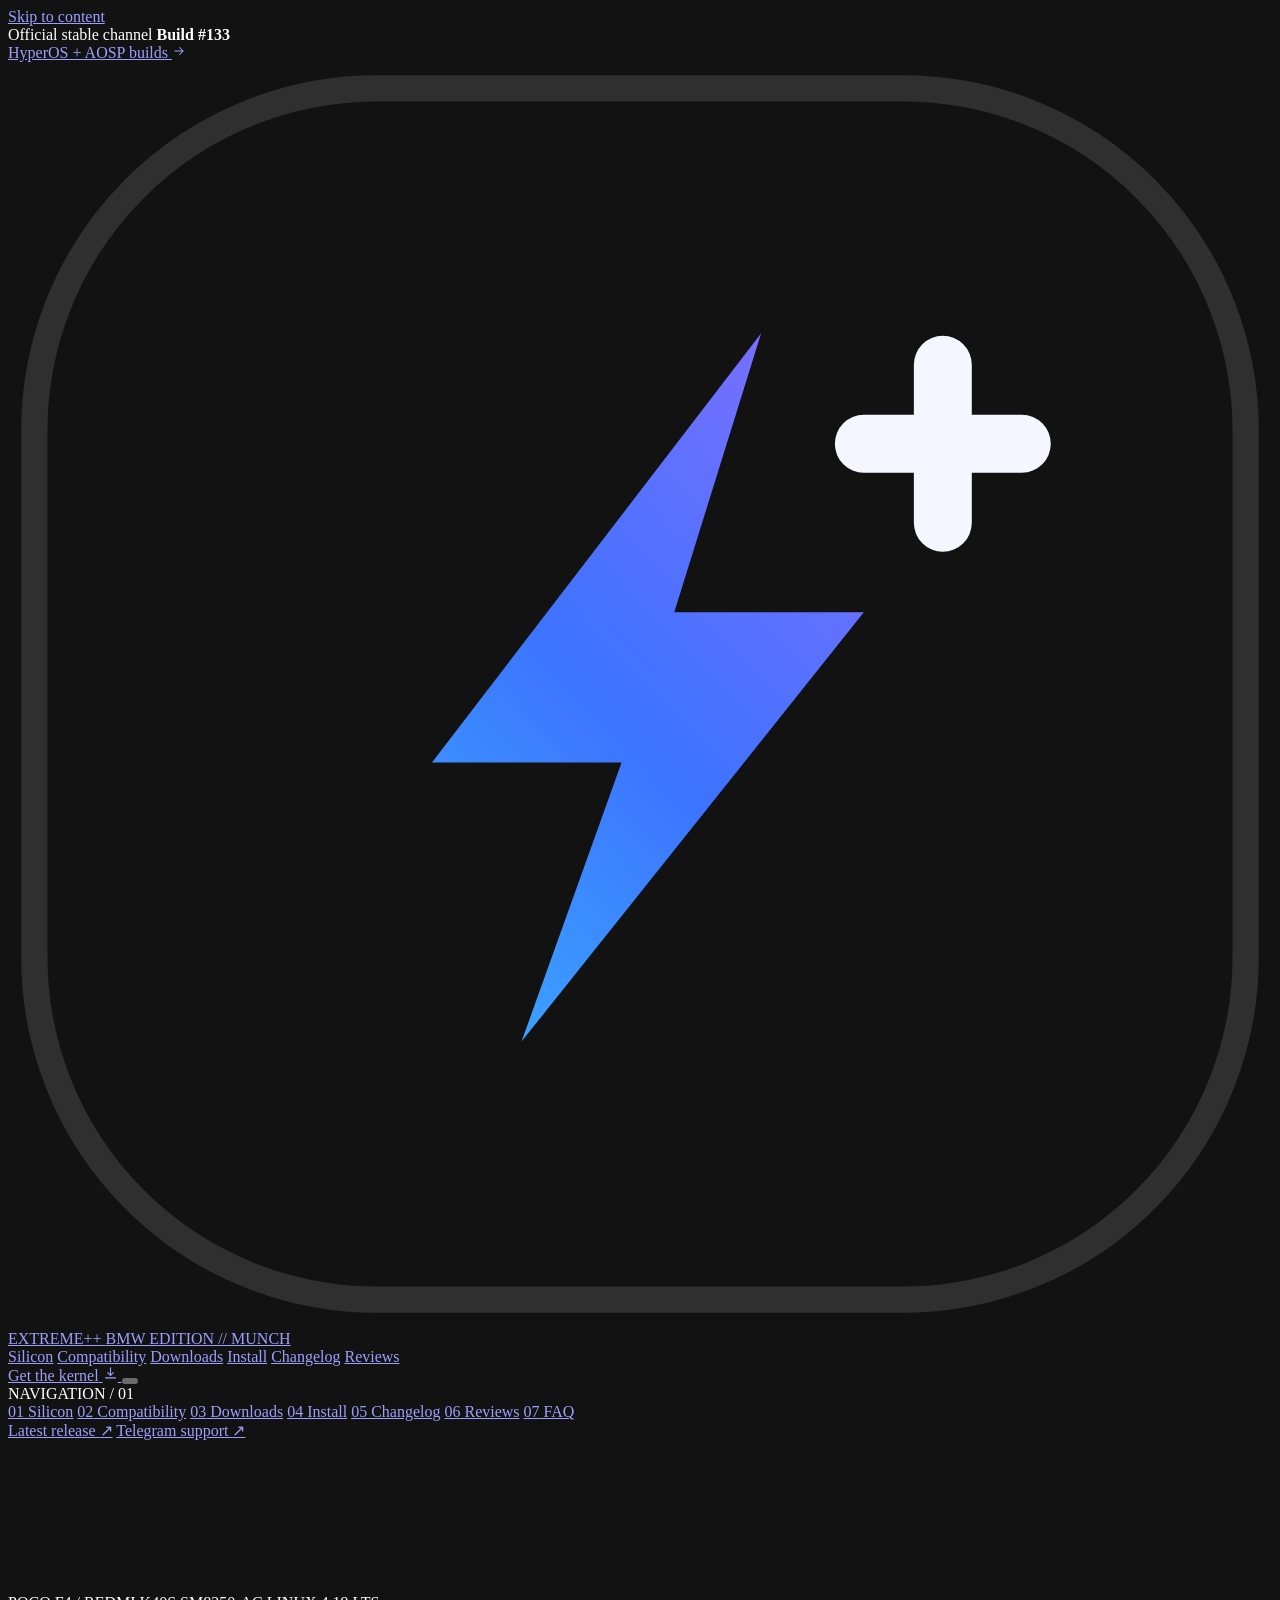
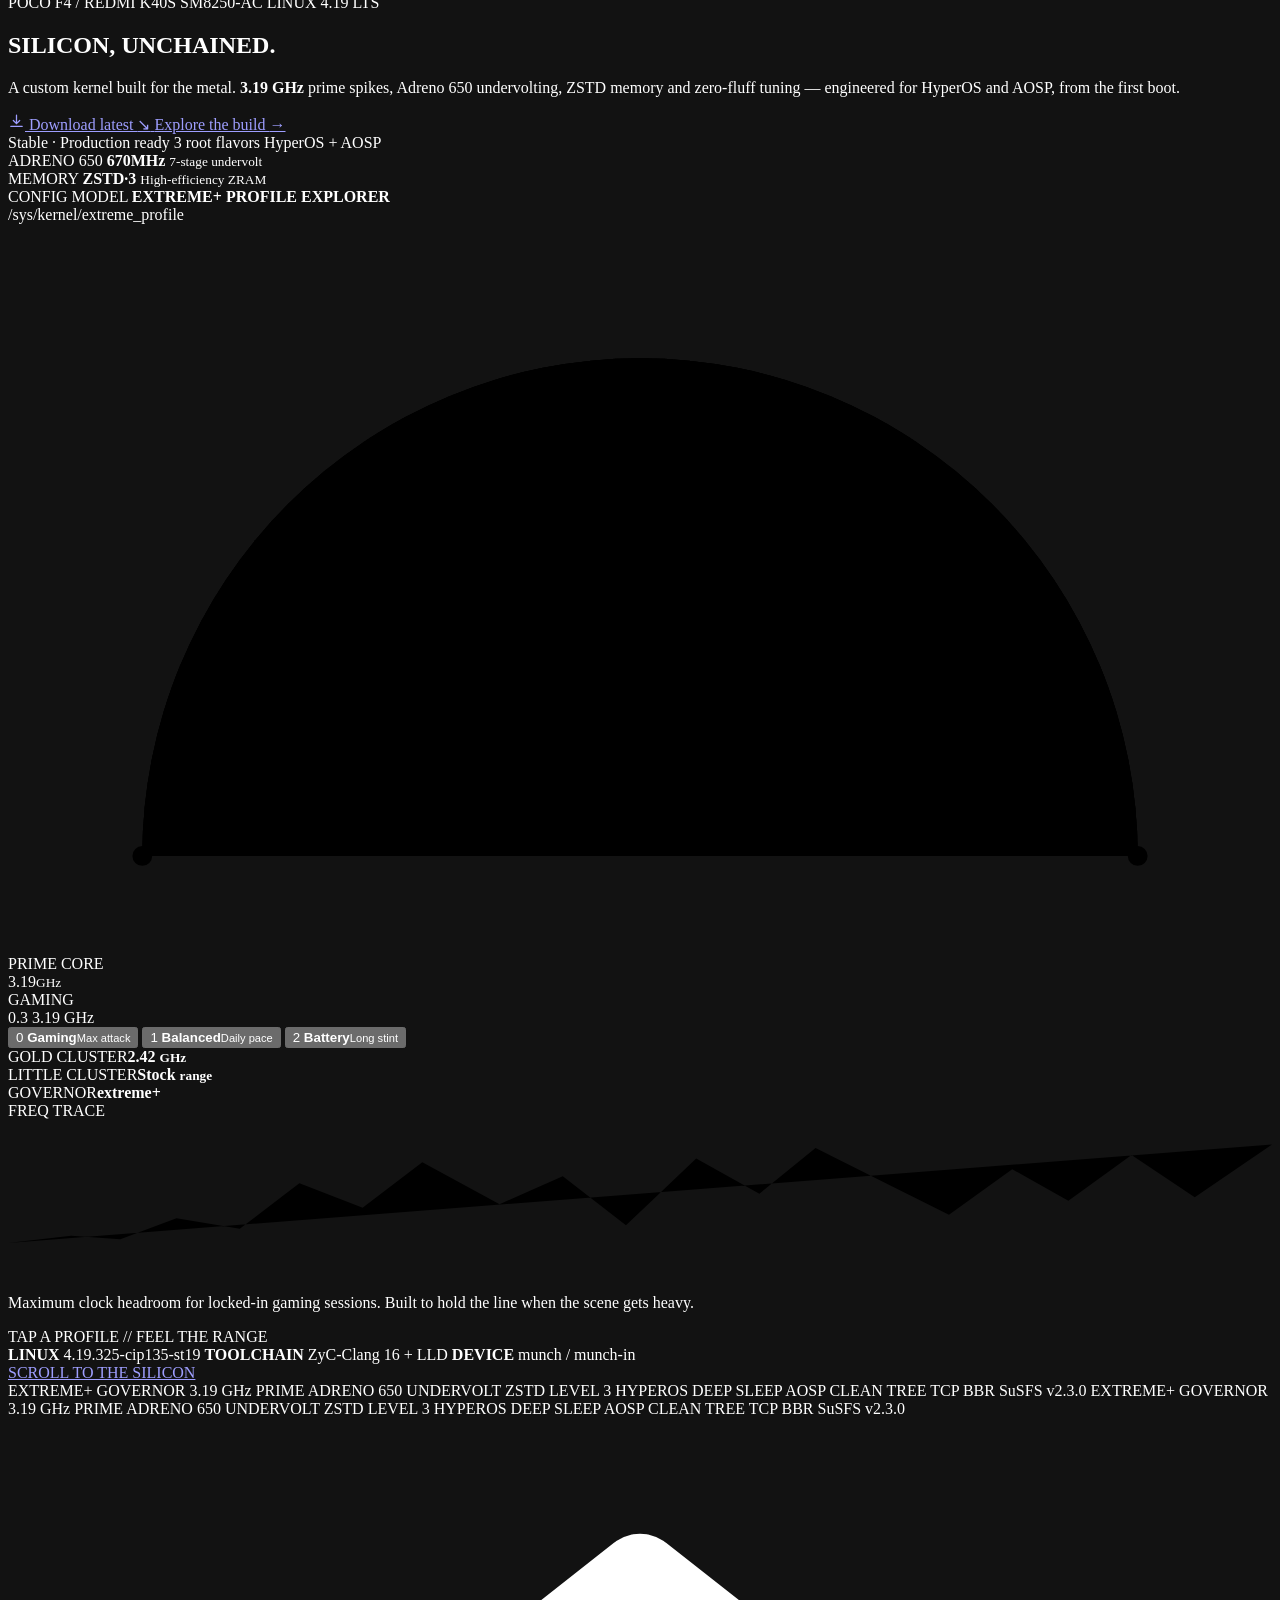
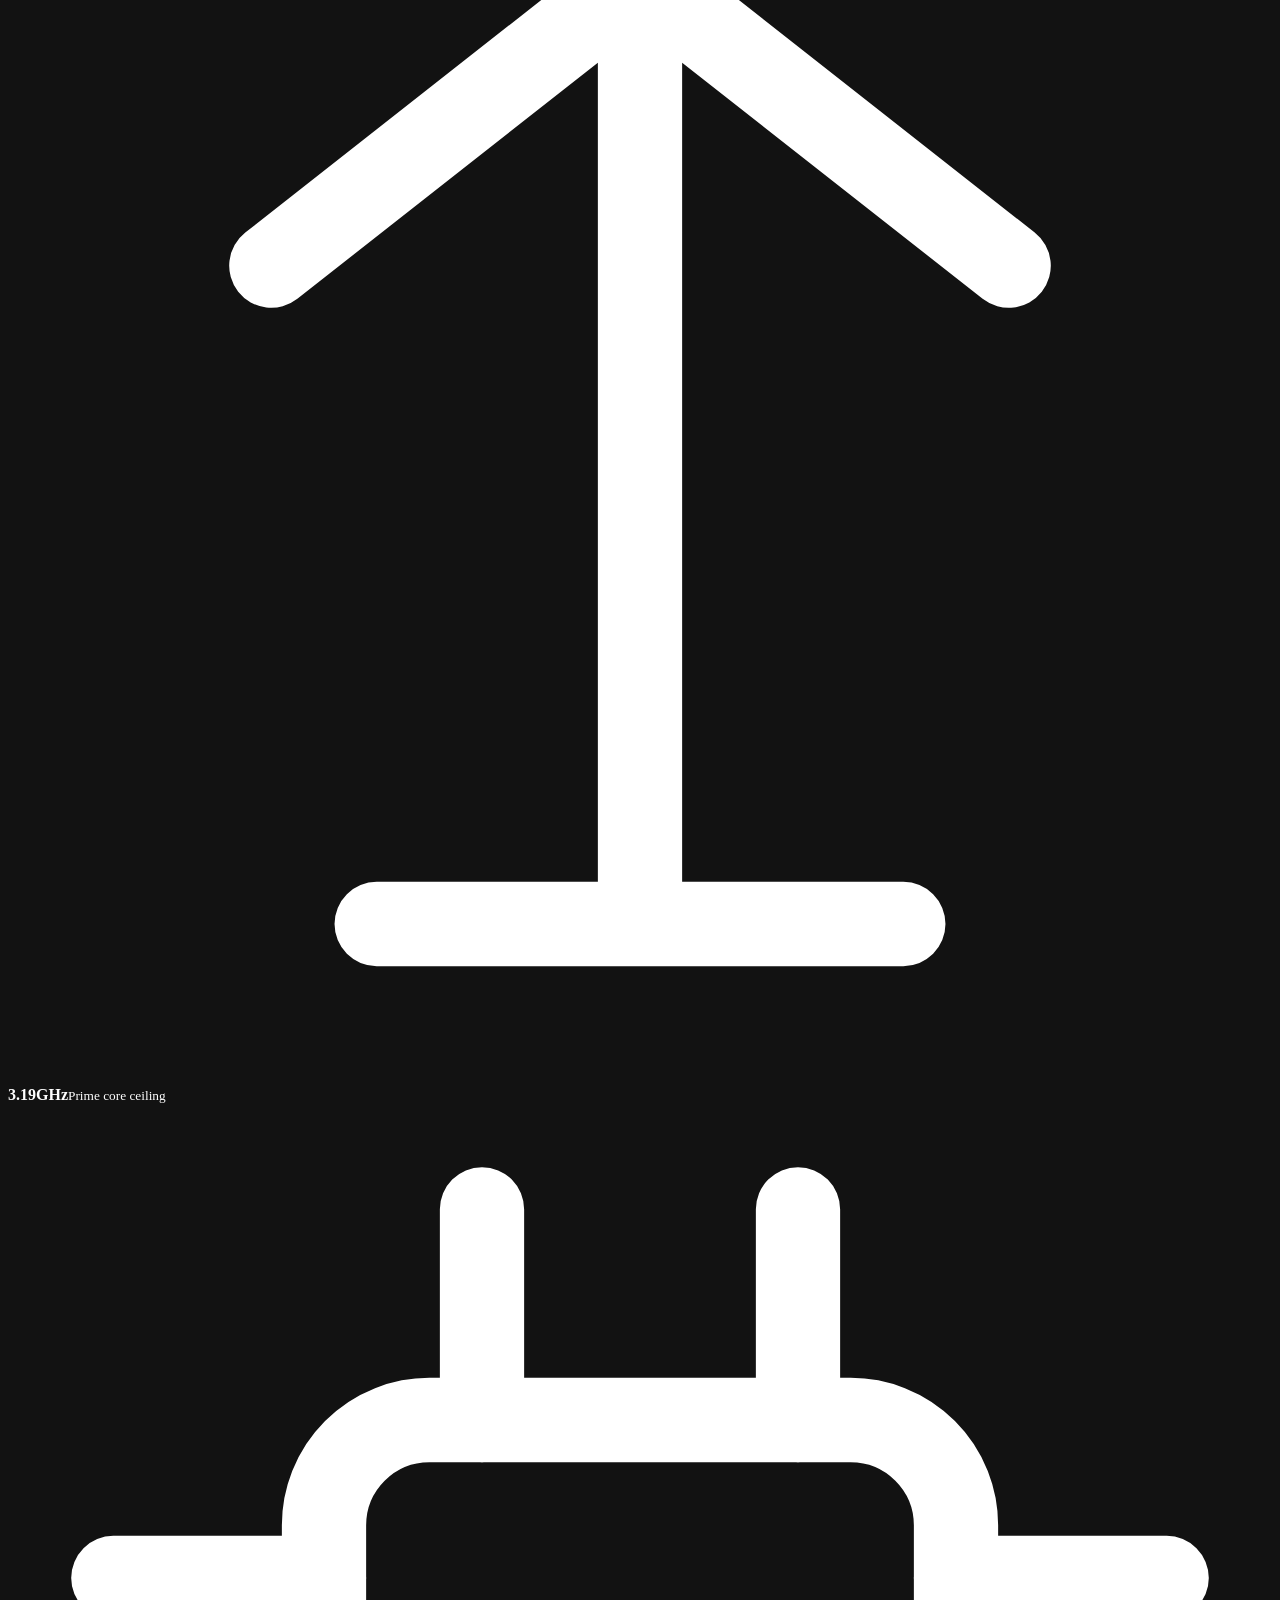
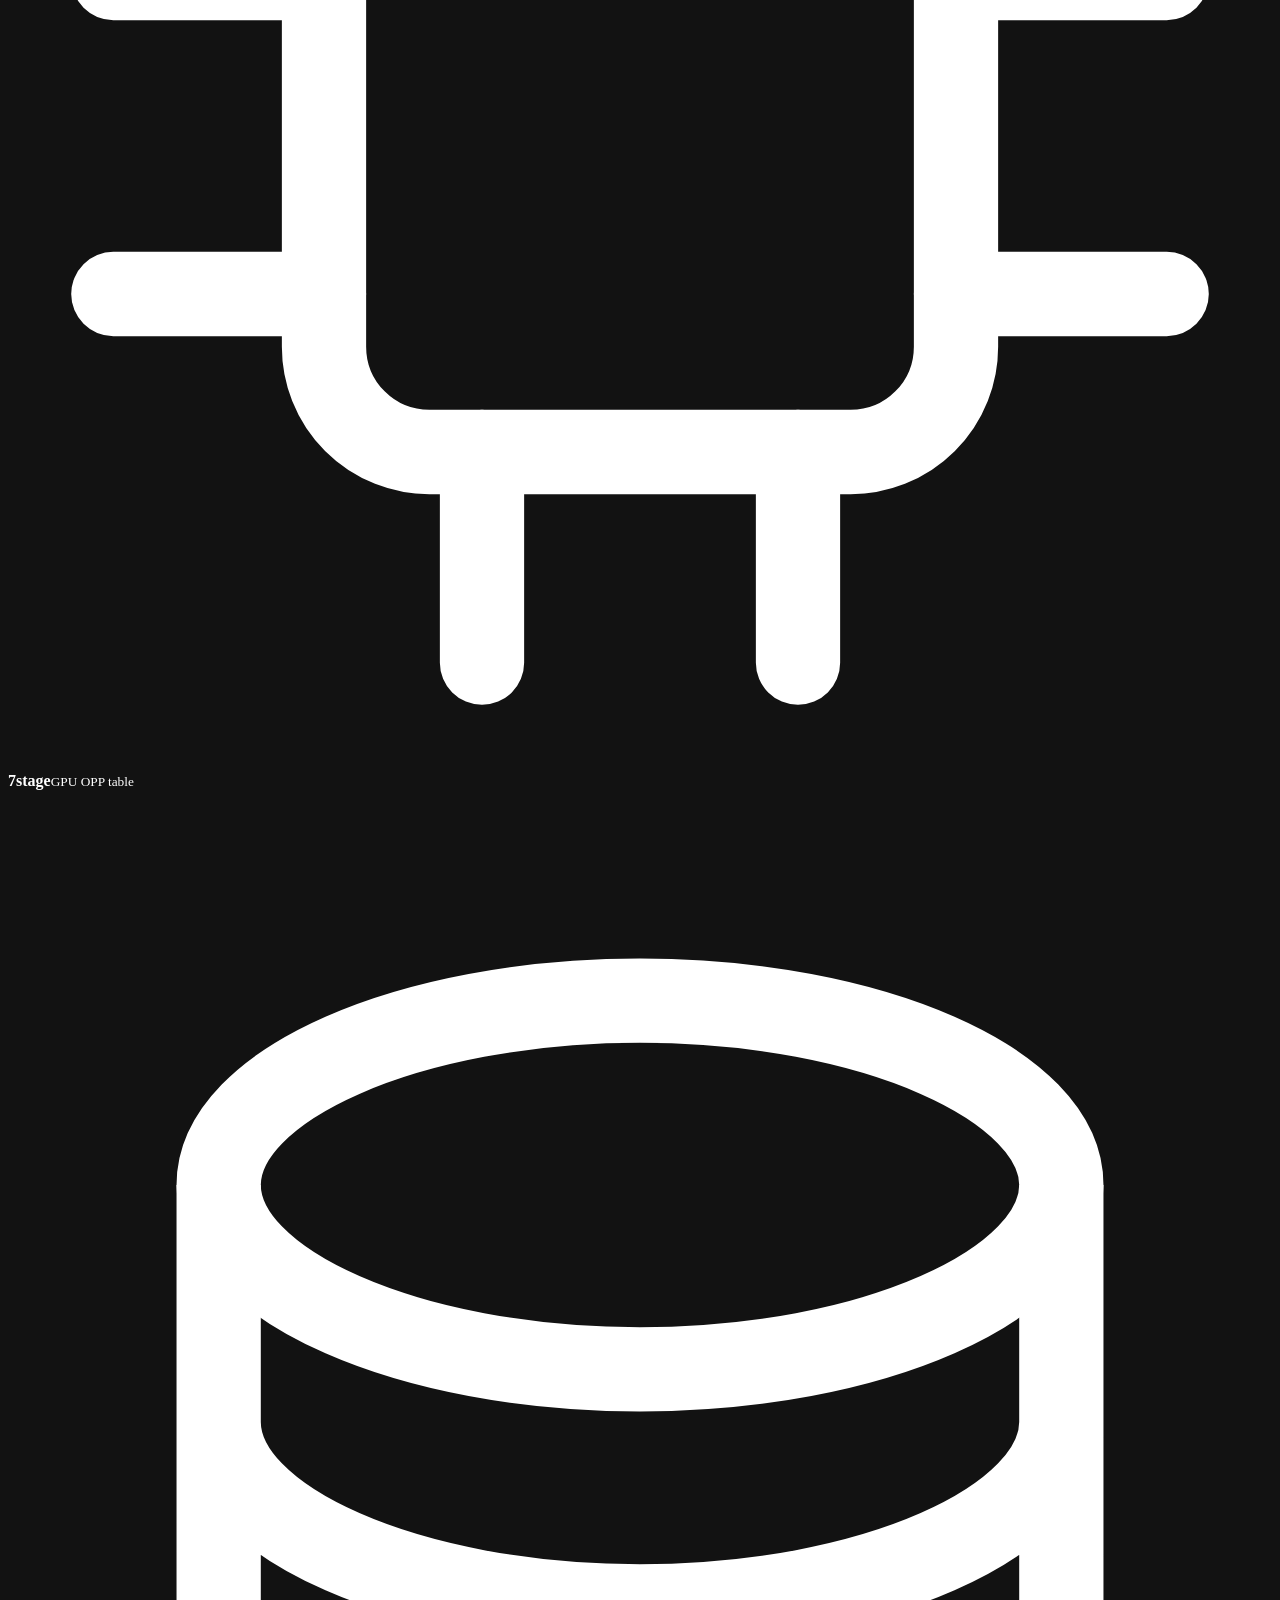
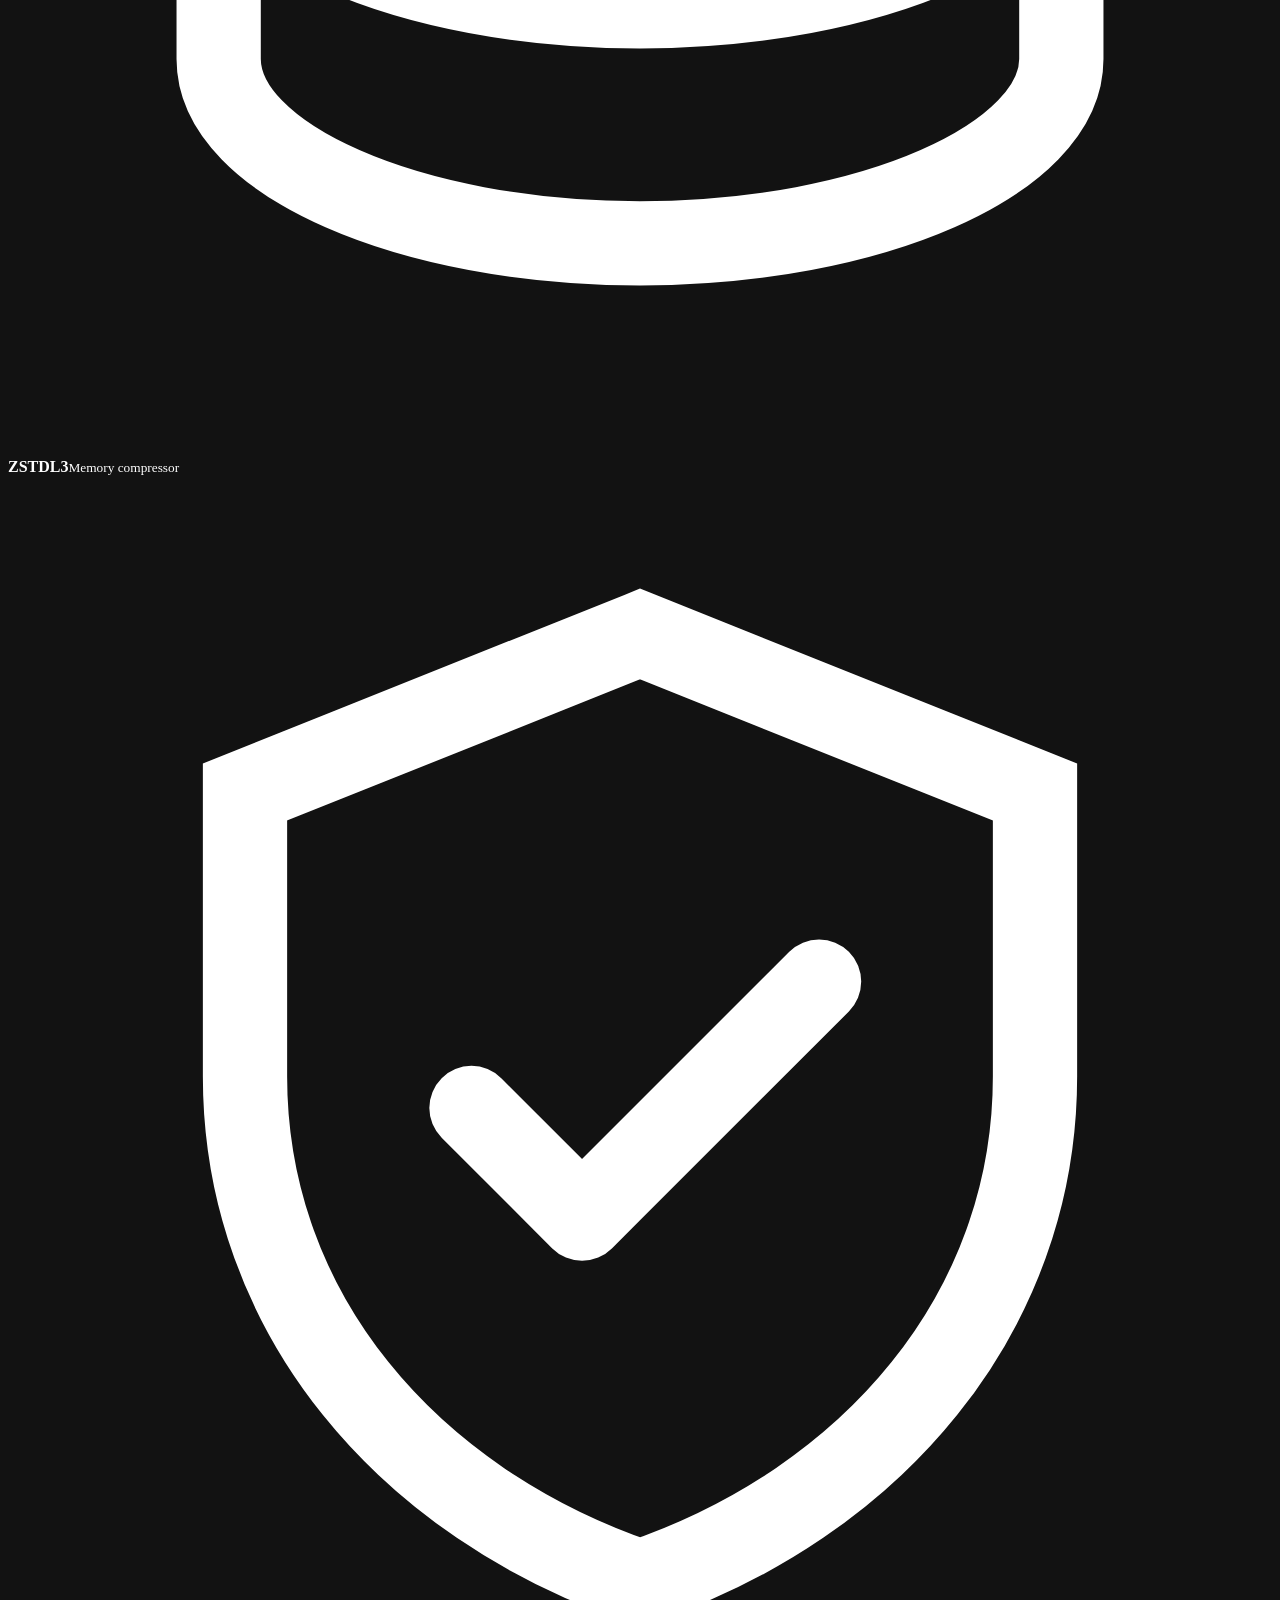
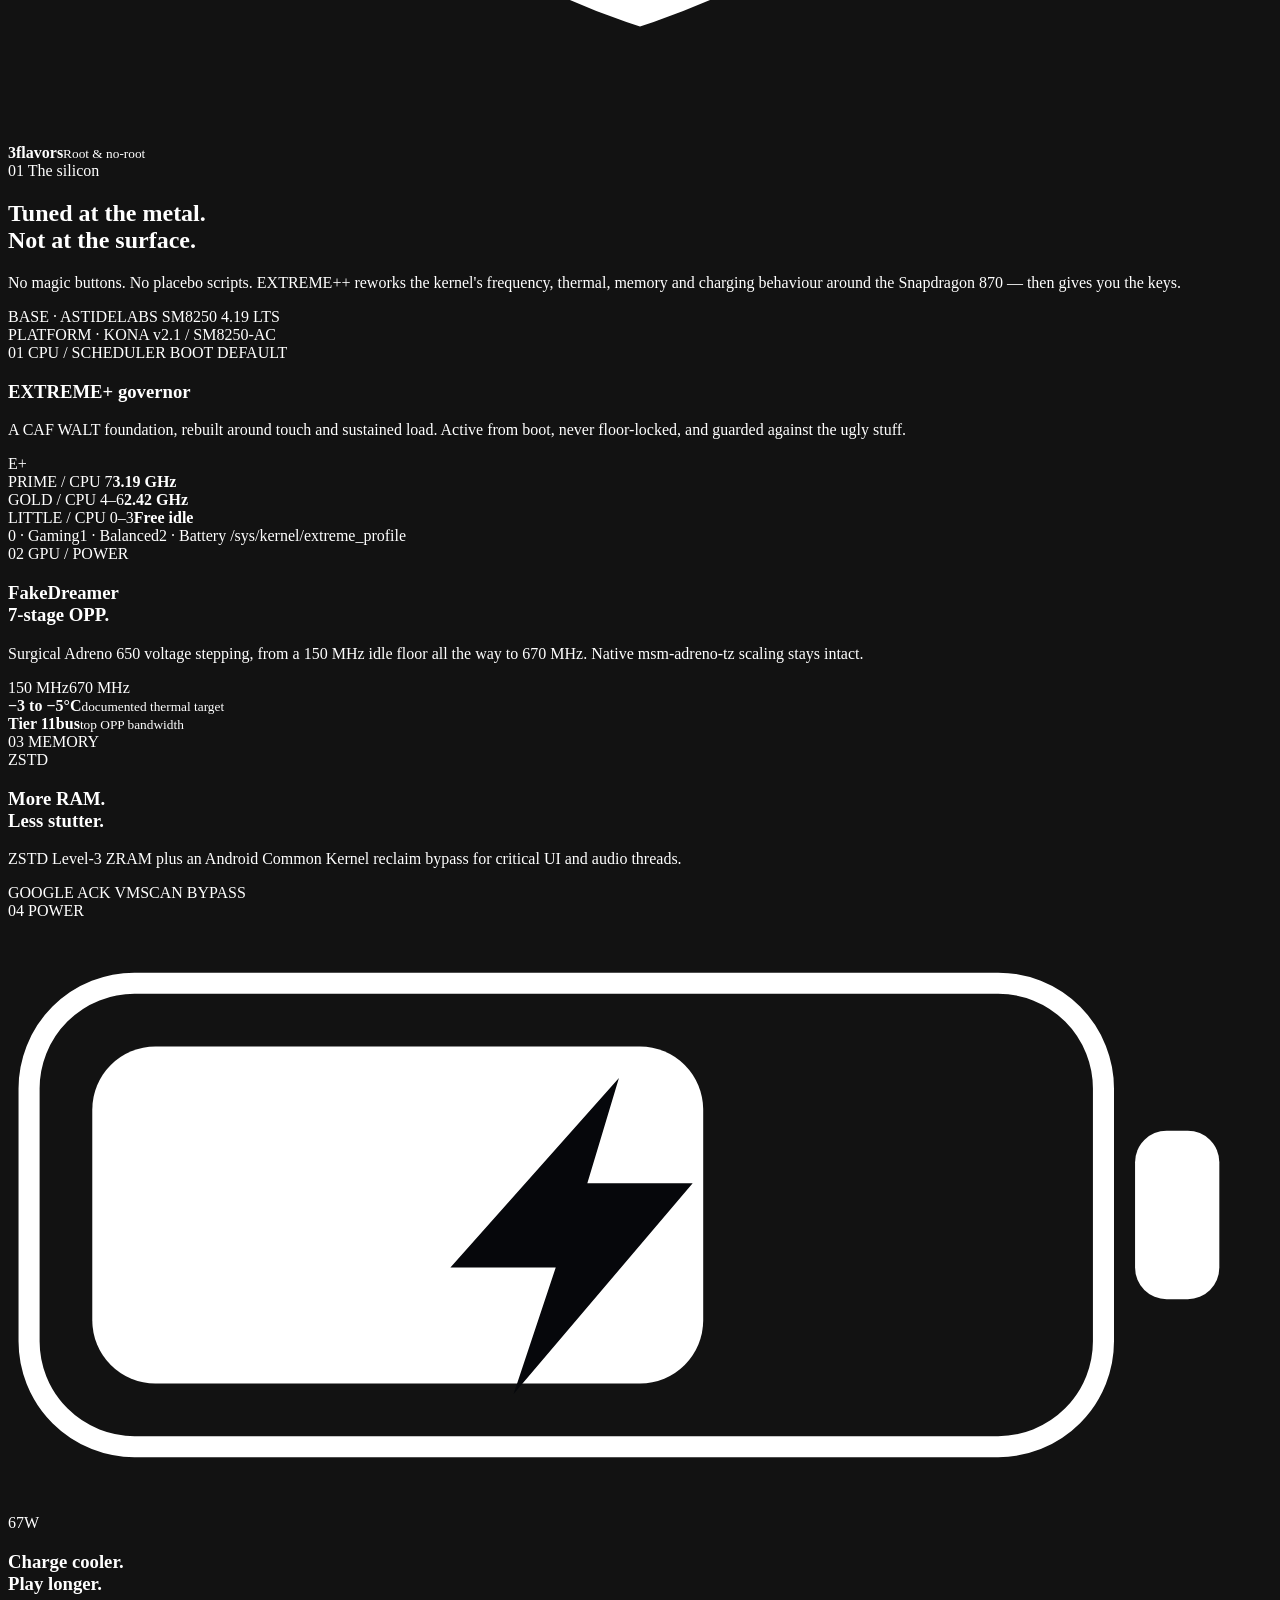
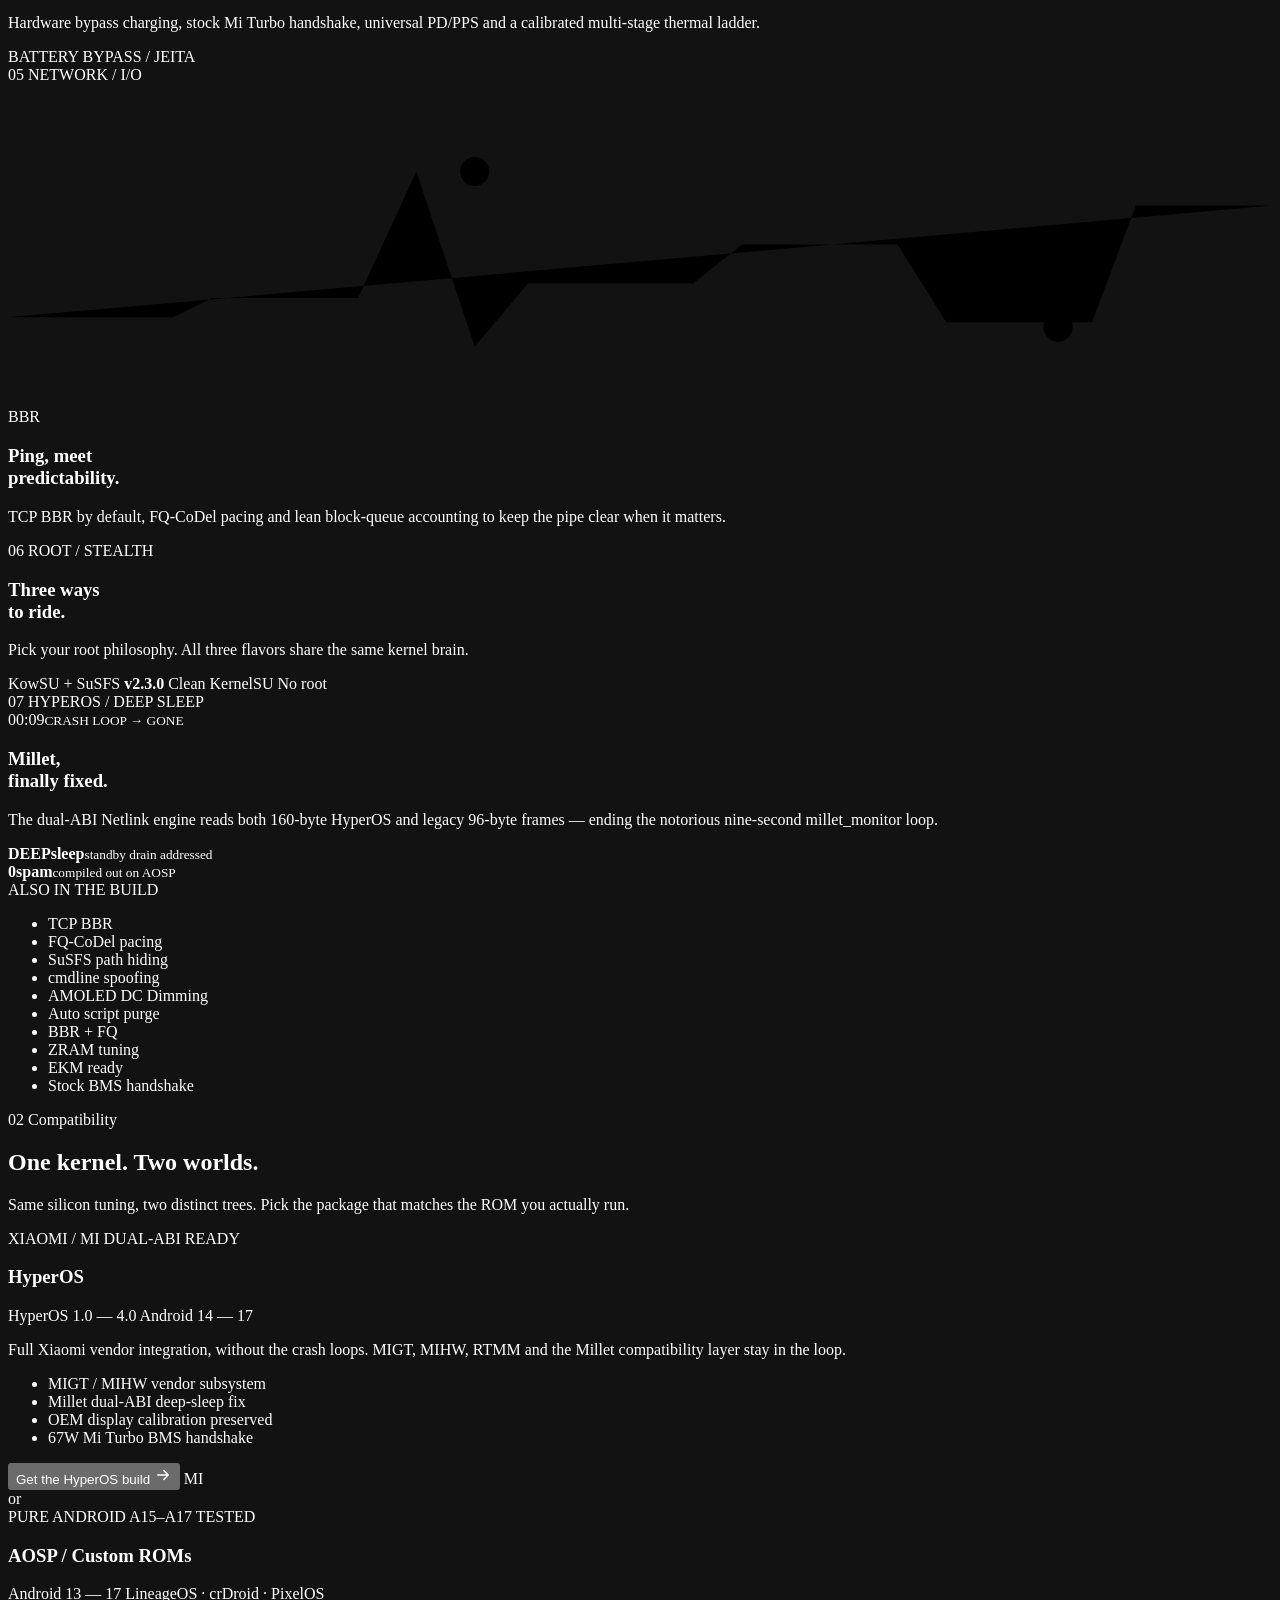
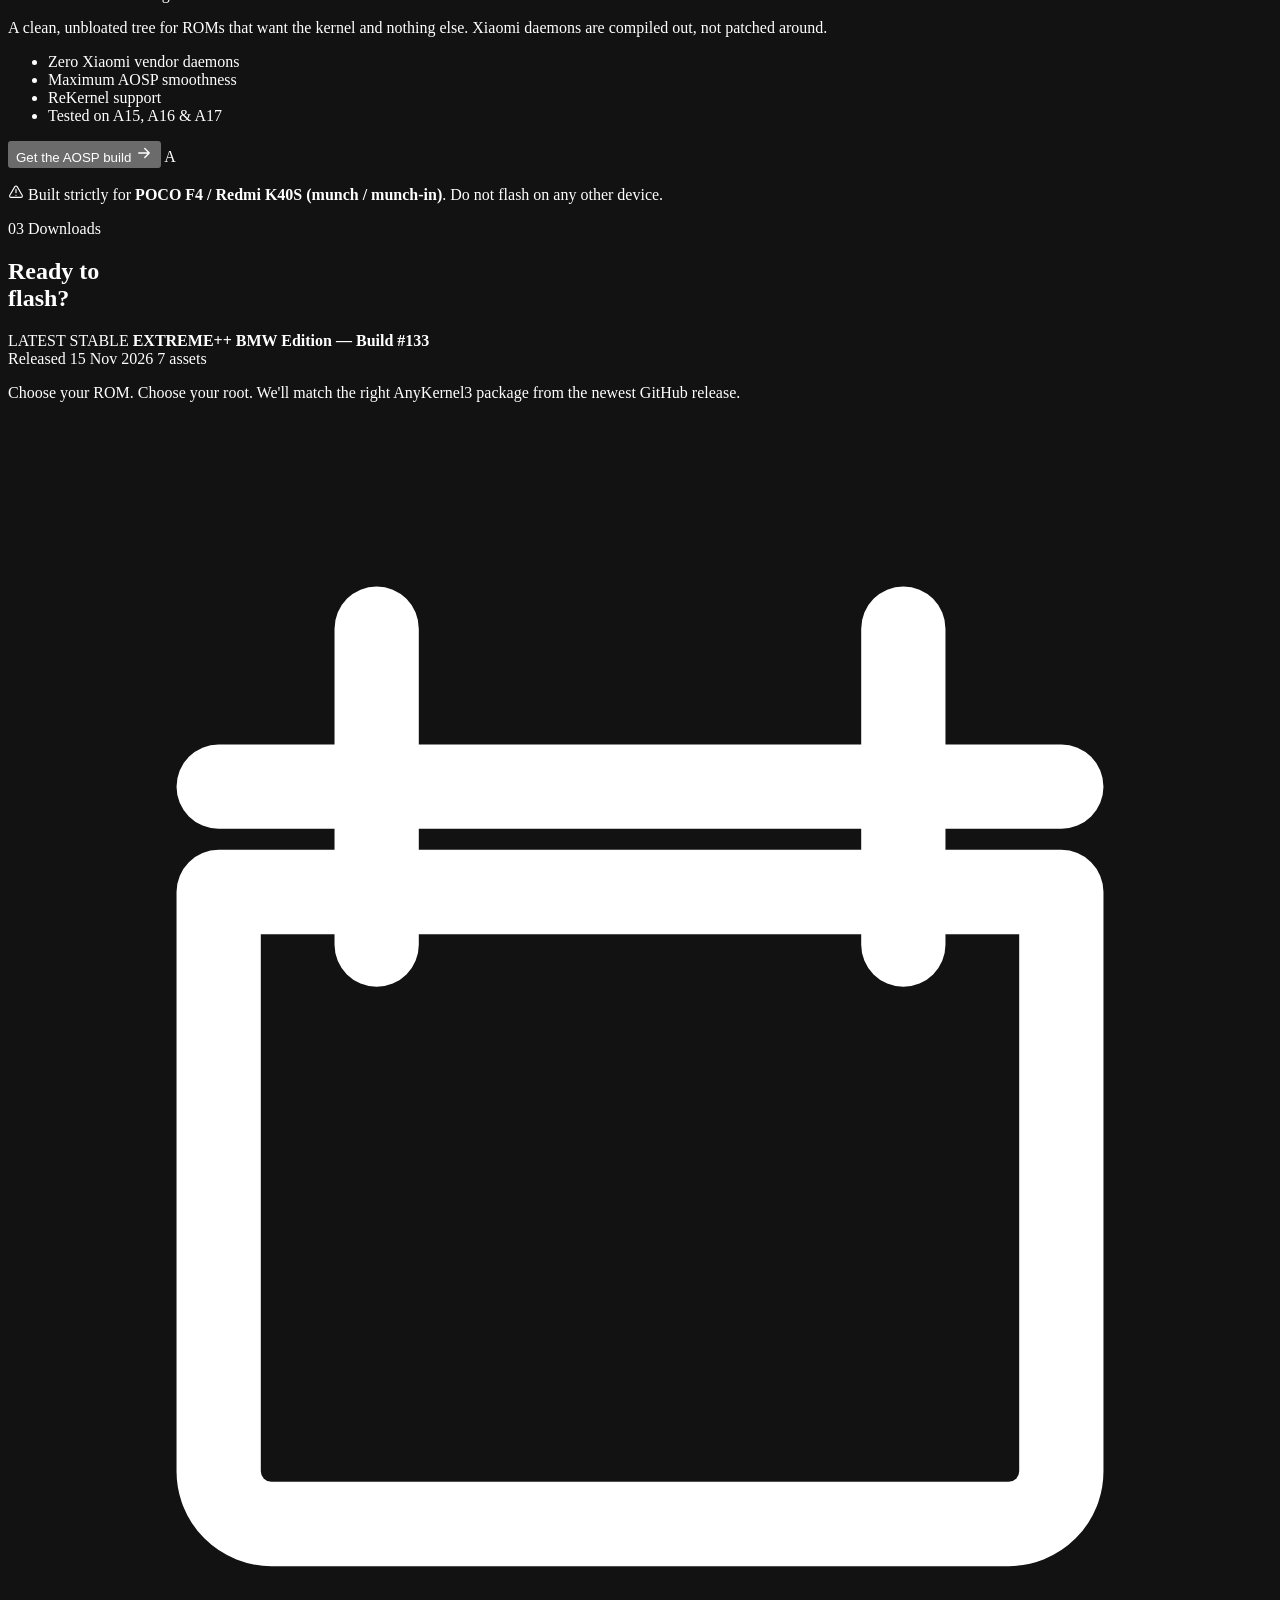
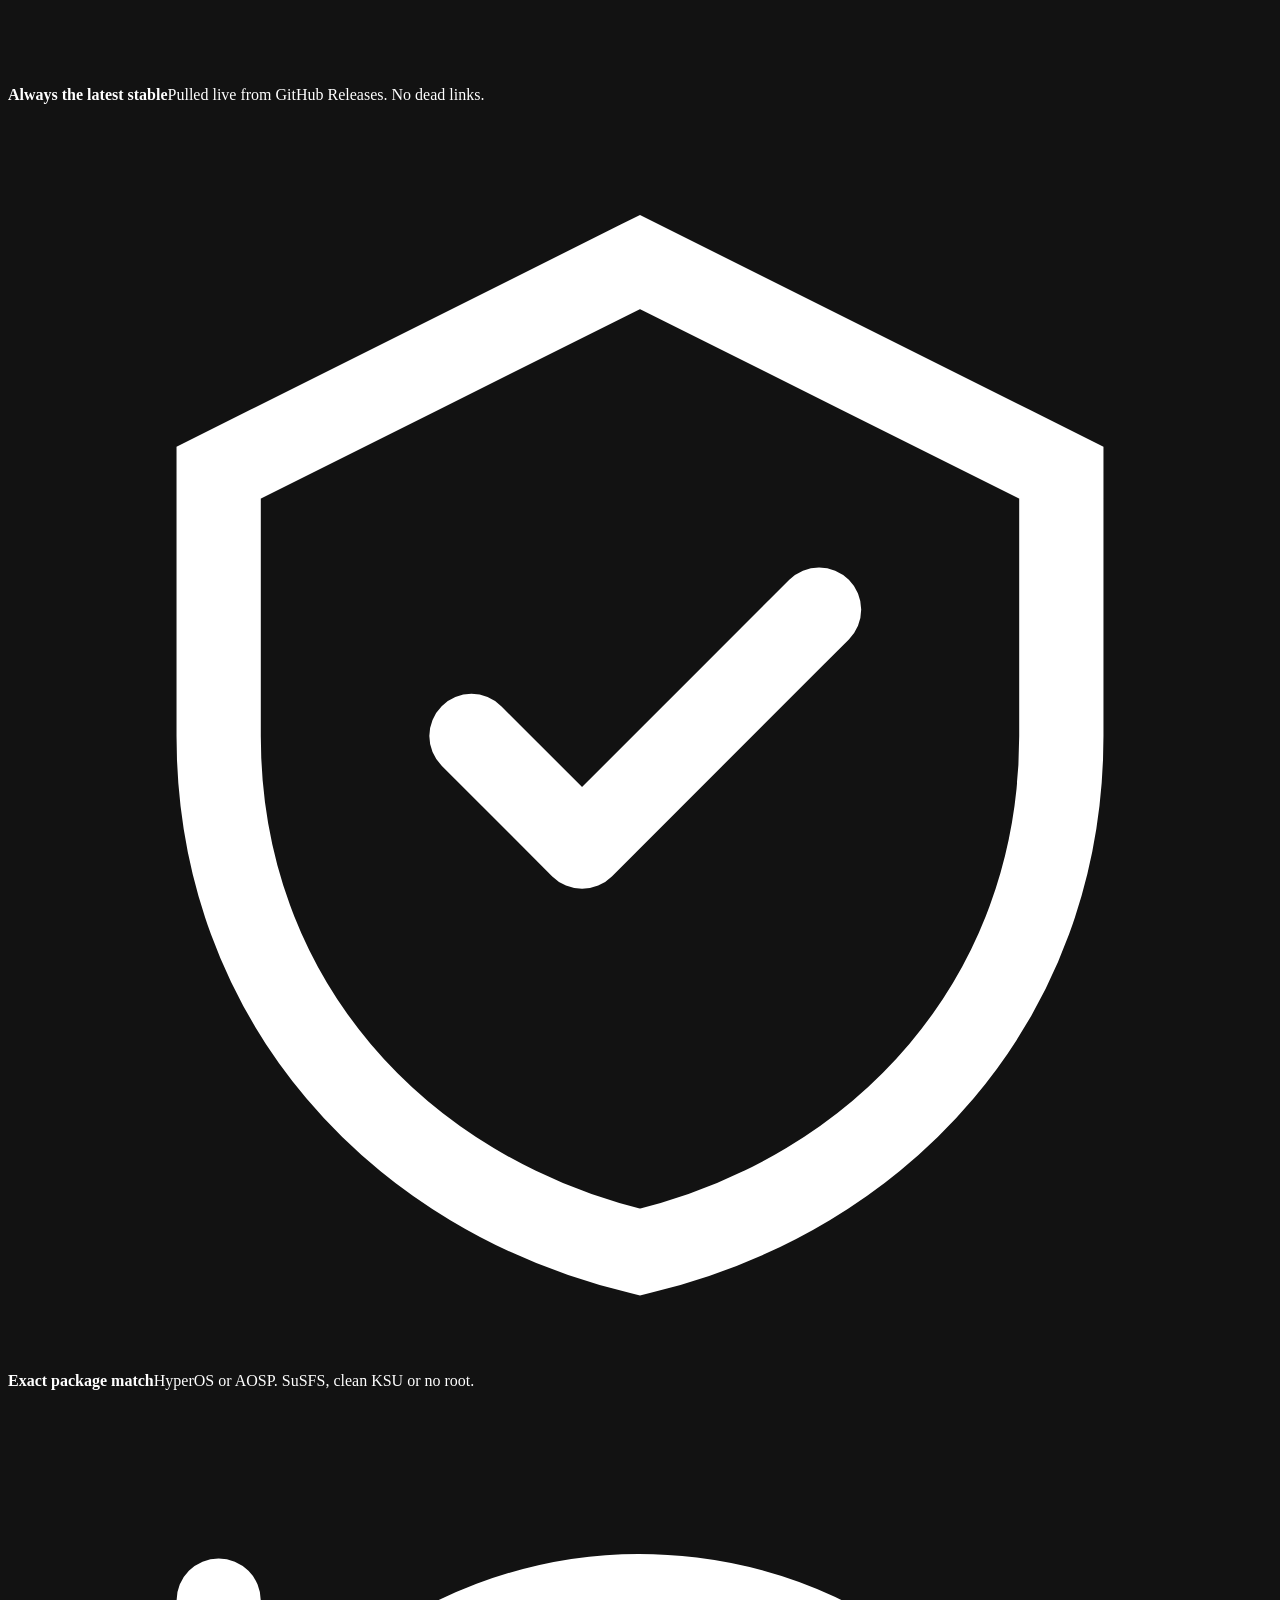
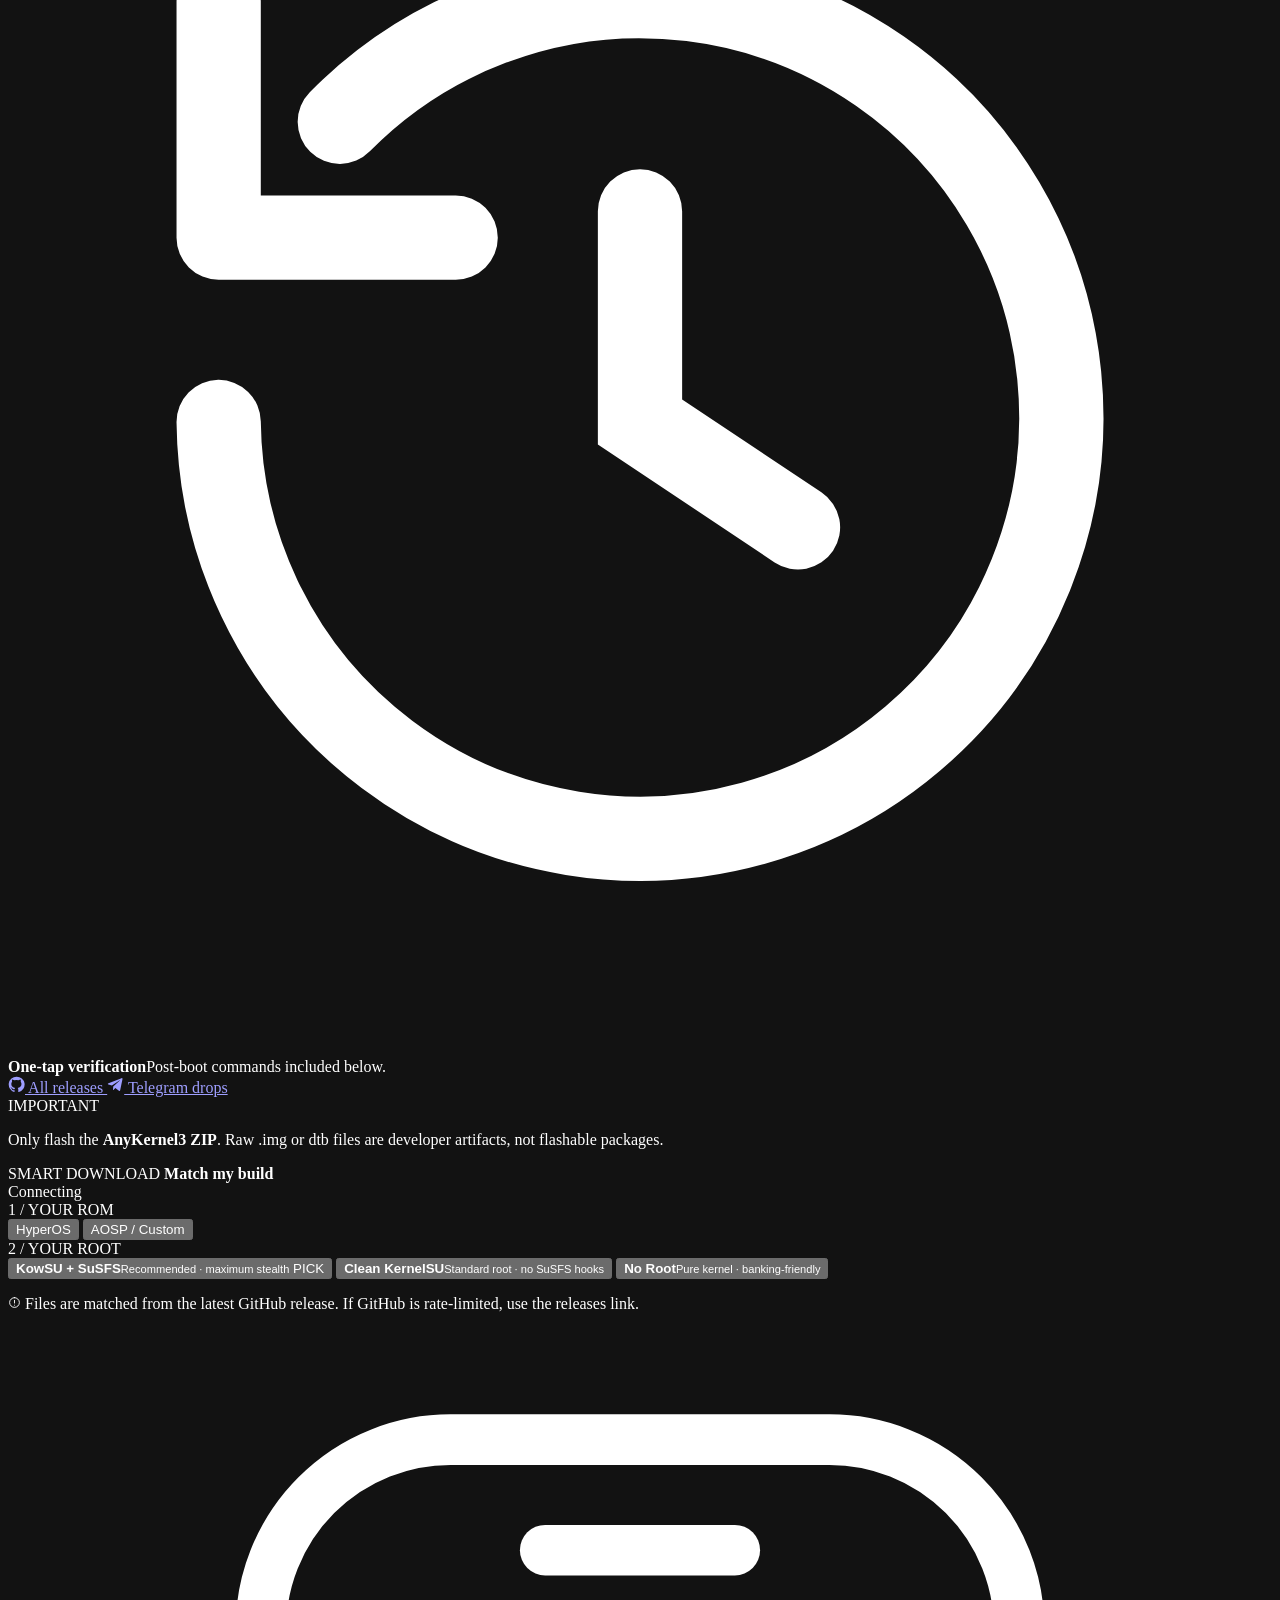
==== index.html @ 7705898a "Add files via upload" ====
<!DOCTYPE html>
<html lang="en" class="no-js">
<head>
  <meta charset="UTF-8">
  <meta name="viewport" content="width=device-width, initial-scale=1.0, viewport-fit=cover">
  <meta name="color-scheme" content="dark">
  <meta name="theme-color" content="#06070b">
  <title>EXTREME++ | Snapdragon 870 Kernel for POCO F4 / Redmi K40S</title>
  <meta name="description" content="PROJECT EXTREME++ — a silicon-level custom Linux 4.19 kernel for POCO F4 and Redmi K40S. HyperOS + AOSP builds, EXTREME+ governor, 3.19 GHz peak, Adreno 650 undervolt, ZSTD ZRAM and live downloads.">
  <meta name="author" content="Ayush Pandey">
  <meta name="keywords" content="EXTREME++ kernel, POCO F4 kernel, Redmi K40S kernel, munch kernel, Snapdragon 870, HyperOS kernel, AOSP kernel, Extreme Kernel Manager">

  <meta property="og:type" content="website">
  <meta property="og:site_name" content="PROJECT EXTREME++">
  <meta property="og:title" content="EXTREME++ | Silicon, unchained.">
  <meta property="og:description" content="The BMW Edition kernel for POCO F4 / Redmi K40S. 3.19 GHz peak, Adreno 650 undervolt, ZSTD memory, root stealth — built for HyperOS & AOSP.">
  <meta property="og:image" content="https://opengraph.githubassets.com/1/PandeyJI-9/Extreme-PLUS-kernel-munch">
  <meta property="og:image:alt" content="PROJECT EXTREME++ kernel repository preview">
  <meta name="twitter:card" content="summary_large_image">
  <meta name="twitter:title" content="EXTREME++ | Silicon, unchained.">
  <meta name="twitter:description" content="A custom Linux 4.19 kernel tuned for the POCO F4 / Redmi K40S. Download the latest HyperOS or AOSP build.">
  <meta name="twitter:image" content="https://opengraph.githubassets.com/1/PandeyJI-9/Extreme-PLUS-kernel-munch">

  <link rel="icon" href="./assets/img/favicon.svg" type="image/svg+xml">
  <link rel="apple-touch-icon" href="./assets/img/app-icon-180.png">
  <link rel="manifest" href="./site.webmanifest">
  <link rel="preload" href="./assets/fonts/anton-latin.woff2" as="font" type="font/woff2" crossorigin>
  <link rel="preload" href="./assets/fonts/inter-latin-variable.woff2" as="font" type="font/woff2" crossorigin>
  <link rel="stylesheet" href="./assets/css/style.css">

  <script>document.documentElement.classList.remove('no-js');document.documentElement.classList.add('js');</script>
  <script type="application/ld+json">
  {
    "@context": "https://schema.org",
    "@type": "SoftwareApplication",
    "name": "PROJECT EXTREME++ (BMW Edition)",
    "applicationCategory": "UtilitiesApplication",
    "operatingSystem": "Android 13–17 · HyperOS 1.0–4.0",
    "description": "Custom Linux 4.19 kernel for the POCO F4 and Redmi K40S, focused on sustained performance, thermal efficiency, memory compression and kernel-level control.",
    "softwareVersion": "Build 133",
    "author": {
      "@type": "Person",
      "name": "Ayush Pandey",
      "url": "https://github.com/PandeyJI-9"
    },
    "codeRepository": "https://github.com/PandeyJI-9/Extreme-PLUS-kernel-munch",
    "downloadUrl": "https://github.com/PandeyJI-9/Extreme-PLUS-kernel-munch/releases/latest",
    "offers": {
      "@type": "Offer",
      "price": "0",
      "priceCurrency": "USD"
    }
  }
  </script>
</head>
<body>
  <a class="skip-link" href="#main">Skip to content</a>

  <div class="page-grain" aria-hidden="true"></div>
  <div class="scroll-progress" aria-hidden="true"><span id="scrollProgress"></span></div>

  <div class="topline">
    <div class="container topline-inner">
      <div class="topline-status">
        <span class="status-beacon" aria-hidden="true"></span>
        <span>Official stable channel</span>
        <span class="topline-divider" aria-hidden="true"></span>
        <strong data-latest-build>Build #133</strong>
      </div>
      <a href="#downloads" class="topline-link">
        HyperOS + AOSP builds
        <svg width="14" height="14" viewBox="0 0 24 24" fill="none" aria-hidden="true"><path d="M5 12h14M13 6l6 6-6 6" stroke="currentColor" stroke-width="1.8" stroke-linecap="round" stroke-linejoin="round"/></svg>
      </a>
    </div>
  </div>

  <header class="site-header" id="siteHeader">
    <div class="container header-inner">
      <a class="brand" href="#top" aria-label="EXTREME++ — back to top">
        <span class="brand-mark" aria-hidden="true">
          <svg viewBox="0 0 48 48" fill="none">
            <defs>
              <linearGradient id="brandGradient" x1="5" y1="42" x2="43" y2="6" gradientUnits="userSpaceOnUse">
                <stop stop-color="#39D9FF"/>
                <stop offset=".48" stop-color="#3C73FF"/>
                <stop offset="1" stop-color="#B36BFF"/>
              </linearGradient>
            </defs>
            <rect x="1" y="1" width="46" height="46" rx="13" stroke="rgba(255,255,255,.12)"/>
            <path d="M28.6 10.3 16.1 26.6h7.2l-3.8 10.6 13-16.3h-7.2L28.6 10.3Z" fill="url(#brandGradient)"/>
            <path d="M35.5 11.5v6M32.5 14.5h6" stroke="#F4F7FF" stroke-width="2.2" stroke-linecap="round"/>
          </svg>
        </span>
        <span class="brand-type">
          <span class="brand-name">EXTREME<span class="brand-plus">++</span></span>
          <span class="brand-sub">BMW EDITION // MUNCH</span>
        </span>
      </a>

      <nav class="desktop-nav" aria-label="Primary navigation">
        <a href="#silicon">Silicon</a>
        <a href="#compatibility">Compatibility</a>
        <a href="#downloads">Downloads</a>
        <a href="#install">Install</a>
        <a href="#changelog">Changelog</a>
        <a href="#reviews">Reviews</a>
      </nav>

      <div class="header-actions">
        <a class="header-cta" href="#downloads">
          <span>Get the kernel</span>
          <svg width="15" height="15" viewBox="0 0 24 24" fill="none" aria-hidden="true"><path d="M12 3v12m0 0 4.5-4.5M12 15l-4.5-4.5M4 19h16" stroke="currentColor" stroke-width="1.8" stroke-linecap="round" stroke-linejoin="round"/></svg>
        </a>
        <button class="menu-toggle" id="menuToggle" type="button" aria-expanded="false" aria-controls="mobileMenu" aria-label="Open menu">
          <span></span><span></span>
        </button>
      </div>
    </div>
  </header>

  <div class="mobile-menu" id="mobileMenu" inert>
    <div class="mobile-menu-inner">
      <span class="mobile-menu-label">NAVIGATION / 01</span>
      <nav aria-label="Mobile navigation">
        <a href="#silicon"><span>01</span> Silicon</a>
        <a href="#compatibility"><span>02</span> Compatibility</a>
        <a href="#downloads"><span>03</span> Downloads</a>
        <a href="#install"><span>04</span> Install</a>
        <a href="#changelog"><span>05</span> Changelog</a>
        <a href="#reviews"><span>06</span> Reviews</a>
        <a href="#faq"><span>07</span> FAQ</a>
      </nav>
      <div class="mobile-menu-foot">
        <a href="https://github.com/PandeyJI-9/Extreme-PLUS-kernel-munch/releases/latest" target="_blank" rel="noopener noreferrer">Latest release <span aria-hidden="true">↗</span></a>
        <a href="https://t.me/Extremeplus_Support" target="_blank" rel="noopener noreferrer">Telegram support <span aria-hidden="true">↗</span></a>
      </div>
    </div>
  </div>

  <main id="main" tabindex="-1">
    <section class="hero" id="top" aria-labelledby="heroTitle">
      <canvas class="hero-canvas" id="heroCanvas" aria-hidden="true"></canvas>
      <div class="hero-grid" aria-hidden="true"></div>
      <div class="hero-aurora hero-aurora--blue" aria-hidden="true"></div>
      <div class="hero-aurora hero-aurora--violet" aria-hidden="true"></div>
      <div class="hero-aurora hero-aurora--red" aria-hidden="true"></div>

      <div class="container hero-layout">
        <div class="hero-copy">
          <div class="eyebrow hero-eyebrow">
            <span class="eyebrow-tag">POCO F4 / REDMI K40S</span>
            <span class="eyebrow-sep" aria-hidden="true"></span>
            <span>SM8250-AC</span>
            <span class="eyebrow-sep" aria-hidden="true"></span>
            <span>LINUX 4.19 LTS</span>
          </div>

          <h1 class="hero-title" id="heroTitle">
            <span class="hero-line"><span>SILICON,</span></span>
            <span class="hero-line hero-line--offset"><span>UNCHAINED<span class="hero-dot">.</span></span></span>
          </h1>

          <div class="hero-lower">
            <p class="hero-lede">
              A custom kernel built for the metal. <strong>3.19 GHz</strong> prime spikes,
              Adreno 650 undervolting, ZSTD memory and zero-fluff tuning —
              engineered for HyperOS and AOSP, from the first boot.
            </p>

            <div class="hero-actions">
              <a class="button button--primary magnetic" href="#downloads">
                <span class="button-icon" aria-hidden="true">
                  <svg width="17" height="17" viewBox="0 0 24 24" fill="none"><path d="M12 3v12m0 0 4.5-4.5M12 15l-4.5-4.5M4 19h16" stroke="currentColor" stroke-width="1.8" stroke-linecap="round" stroke-linejoin="round"/></svg>
                </span>
                Download latest
                <span class="button-arrow" aria-hidden="true">↘</span>
              </a>
              <a class="button button--ghost magnetic" href="#silicon">
                Explore the build
                <span class="button-arrow" aria-hidden="true">→</span>
              </a>
            </div>

            <div class="hero-meta">
              <span><i class="meta-dot meta-dot--green" aria-hidden="true"></i> Stable · Production ready</span>
              <span>3 root flavors</span>
              <span>HyperOS + AOSP</span>
            </div>
          </div>
        </div>

        <div class="hero-stage" id="heroStage">
          <div class="stage-orbit stage-orbit--one" aria-hidden="true"></div>
          <div class="stage-orbit stage-orbit--two" aria-hidden="true"></div>

          <div class="float-chip float-chip--gpu" aria-hidden="true">
            <span class="float-chip-kicker">ADRENO 650</span>
            <strong>670<span>MHz</span></strong>
            <small>7-stage undervolt</small>
          </div>
          <div class="float-chip float-chip--memory" aria-hidden="true">
            <span class="float-chip-kicker">MEMORY</span>
            <strong>ZSTD<span>·3</span></strong>
            <small>High-efficiency ZRAM</small>
          </div>

          <aside class="telemetry tilt-card" aria-label="EXTREME+ profile explorer">
            <div class="telemetry-head">
              <div>
                <span class="telemetry-status"><i aria-hidden="true"></i> CONFIG MODEL</span>
                <strong>EXTREME+ PROFILE EXPLORER</strong>
              </div>
              <span class="telemetry-path">/sys/kernel/extreme_profile</span>
            </div>

            <div class="gauge-block">
              <svg class="gauge" viewBox="0 0 320 184" role="img" aria-label="Prime core frequency: 3.19 gigahertz in Gaming profile">
                <defs>
                  <linearGradient id="gaugeGradient" x1="38" y1="160" x2="282" y2="160" gradientUnits="userSpaceOnUse">
                    <stop offset="0" stop-color="#38D9FF"/>
                    <stop offset=".55" stop-color="#4C7DFF"/>
                    <stop offset="1" stop-color="#B46BFF"/>
                  </linearGradient>
                  <filter id="gaugeGlow" x="-40%" y="-40%" width="180%" height="180%">
                    <feGaussianBlur stdDeviation="5" result="blur"/>
                    <feMerge><feMergeNode in="blur"/><feMergeNode in="SourceGraphic"/></feMerge>
                  </filter>
                </defs>
                <path class="gauge-track" d="M 34 160 A 126 126 0 0 1 286 160" pathLength="100"/>
                <path class="gauge-ticks" d="M 34 160 A 126 126 0 0 1 286 160" pathLength="100"/>
                <path class="gauge-progress" id="gaugeArc" d="M 34 160 A 126 126 0 0 1 286 160" pathLength="100"/>
                <circle class="gauge-origin" cx="34" cy="160" r="2.5"/>
                <circle class="gauge-end" cx="286" cy="160" r="2.5"/>
              </svg>
              <div class="gauge-readout">
                <span class="gauge-label">PRIME CORE</span>
                <div class="gauge-value"><span id="profileFrequency">3.19</span><small>GHz</small></div>
                <span class="gauge-profile" id="profileName">GAMING</span>
              </div>
              <span class="gauge-min">0.3</span>
              <span class="gauge-max">3.19 GHz</span>
            </div>

            <div class="profile-switcher" role="group" aria-label="Choose a performance profile">
              <button class="profile-tab is-active" type="button" data-profile="gaming" aria-pressed="true">
                <span class="profile-num">0</span>
                <span class="profile-copy"><strong>Gaming</strong><small>Max attack</small></span>
              </button>
              <button class="profile-tab" type="button" data-profile="balanced" aria-pressed="false">
                <span class="profile-num">1</span>
                <span class="profile-copy"><strong>Balanced</strong><small>Daily pace</small></span>
              </button>
              <button class="profile-tab" type="button" data-profile="battery" aria-pressed="false">
                <span class="profile-num">2</span>
                <span class="profile-copy"><strong>Battery</strong><small>Long stint</small></span>
              </button>
            </div>

            <div class="telemetry-metrics">
              <div><span>GOLD CLUSTER</span><strong id="profileGold">2.42 <small>GHz</small></strong></div>
              <div><span>LITTLE CLUSTER</span><strong id="profileLittle">Stock <small>range</small></strong></div>
              <div><span>GOVERNOR</span><strong class="metric-accent">extreme+</strong></div>
            </div>

            <div class="telemetry-spark" aria-hidden="true">
              <span class="spark-label">FREQ TRACE</span>
              <svg viewBox="0 0 360 44" preserveAspectRatio="none">
                <path class="spark-baseline" d="M0 37H360" />
                <path class="spark-line" d="M0 35 L18 33 L32 34 L48 28 L66 31 L83 18 L101 25 L118 12 L140 24 L158 16 L176 30 L196 11 L214 21 L230 8 L252 19 L268 27 L286 14 L302 23 L320 10 L338 22 L360 7"/>
              </svg>
            </div>

            <p class="telemetry-note" id="profileDescription">Maximum clock headroom for locked-in gaming sessions. Built to hold the line when the scene gets heavy.</p>
          </aside>

          <span class="stage-caption" aria-hidden="true">TAP A PROFILE // FEEL THE RANGE</span>
        </div>
      </div>

      <div class="hero-footer container">
        <div class="hero-footer-specs">
          <span><b>LINUX</b> 4.19.325-cip135-st19</span>
          <span><b>TOOLCHAIN</b> ZyC-Clang 16 + LLD</span>
          <span><b>DEVICE</b> munch / munch-in</span>
        </div>
        <a class="scroll-cue" href="#silicon">
          <span>SCROLL TO THE SILICON</span>
          <span class="scroll-track" aria-hidden="true"><i></i></span>
        </a>
      </div>
    </section>

    <div class="marquee" aria-hidden="true">
      <div class="marquee-track">
        <span>EXTREME+ GOVERNOR</span><i class="m-stripe"></i>
        <span>3.19 GHz PRIME</span><i class="m-stripe"></i>
        <span>ADRENO 650 UNDERVOLT</span><i class="m-stripe"></i>
        <span>ZSTD LEVEL 3</span><i class="m-stripe"></i>
        <span>HYPEROS DEEP SLEEP</span><i class="m-stripe"></i>
        <span>AOSP CLEAN TREE</span><i class="m-stripe"></i>
        <span>TCP BBR</span><i class="m-stripe"></i>
        <span>SuSFS v2.3.0</span><i class="m-stripe"></i>
        <span>EXTREME+ GOVERNOR</span><i class="m-stripe"></i>
        <span>3.19 GHz PRIME</span><i class="m-stripe"></i>
        <span>ADRENO 650 UNDERVOLT</span><i class="m-stripe"></i>
        <span>ZSTD LEVEL 3</span><i class="m-stripe"></i>
        <span>HYPEROS DEEP SLEEP</span><i class="m-stripe"></i>
        <span>AOSP CLEAN TREE</span><i class="m-stripe"></i>
        <span>TCP BBR</span><i class="m-stripe"></i>
        <span>SuSFS v2.3.0</span><i class="m-stripe"></i>
      </div>
    </div>

    <div class="spec-rail">
      <div class="container spec-grid">
        <div class="spec-cell reveal">
          <span class="spec-icon" aria-hidden="true">
            <svg viewBox="0 0 24 24" fill="none"><path d="M12 3v18M5 8.5 12 3l7 5.5M7 21h10" stroke="currentColor" stroke-width="1.6" stroke-linecap="round" stroke-linejoin="round"/></svg>
          </span>
          <div><strong>3.19<span>GHz</span></strong><small>Prime core ceiling</small></div>
        </div>
        <div class="spec-cell reveal">
          <span class="spec-icon" aria-hidden="true">
            <svg viewBox="0 0 24 24" fill="none"><rect x="6" y="6" width="12" height="12" rx="2" stroke="currentColor" stroke-width="1.6"/><path d="M9 2v4m6-4v4M9 18v4m6-4v4M2 9h4m-4 6h4m12-6h4m-4 6h4" stroke="currentColor" stroke-width="1.6" stroke-linecap="round"/></svg>
          </span>
          <div><strong>7<span>stage</span></strong><small>GPU OPP table</small></div>
        </div>
        <div class="spec-cell reveal">
          <span class="spec-icon" aria-hidden="true">
            <svg viewBox="0 0 24 24" fill="none"><path d="M4 7.5C4 5.6 7.6 4 12 4s8 1.6 8 3.5S16.4 11 12 11 4 9.4 4 7.5Z" stroke="currentColor" stroke-width="1.6"/><path d="M4 7.5v9C4 18.4 7.6 20 12 20s8-1.6 8-3.5v-9M4 12c0 1.9 3.6 3.5 8 3.5s8-1.6 8-3.5" stroke="currentColor" stroke-width="1.6"/></svg>
          </span>
          <div><strong>ZSTD<span>L3</span></strong><small>Memory compressor</small></div>
        </div>
        <div class="spec-cell reveal">
          <span class="spec-icon" aria-hidden="true">
            <svg viewBox="0 0 24 24" fill="none"><path d="M12 3 4.5 6v5.4c0 4.5 3.1 8.1 7.5 9.6 4.4-1.5 7.5-5.1 7.5-9.6V6L12 3Z" stroke="currentColor" stroke-width="1.6"/><path d="m8.8 12 2.1 2.1 4.5-4.5" stroke="currentColor" stroke-width="1.6" stroke-linecap="round" stroke-linejoin="round"/></svg>
          </span>
          <div><strong>3<span>flavors</span></strong><small>Root &amp; no-root</small></div>
        </div>
      </div>
    </div>

    <section class="section section--silicon" id="silicon" aria-labelledby="siliconTitle">
      <div class="section-aura section-aura--left" aria-hidden="true"></div>
      <div class="container">
        <div class="section-intro">
          <div class="section-intro-main reveal">
            <span class="section-kicker"><span>01</span> The silicon</span>
            <h2 class="section-title" id="siliconTitle">Tuned at the metal.<br><span class="text-outline">Not at the surface.</span></h2>
          </div>
          <div class="section-intro-side reveal" data-delay="1">
            <p>No magic buttons. No placebo scripts. EXTREME++ reworks the kernel's frequency, thermal, memory and charging behaviour around the Snapdragon 870 — then gives you the keys.</p>
            <span class="technical-note">BASE · ASTIDELABS SM8250 4.19 LTS<br>PLATFORM · KONA v2.1 / SM8250-AC</span>
          </div>
        </div>

        <div class="feature-grid">
          <article class="feature-card feature-card--governor card-spotlight reveal">
            <div class="feature-top">
              <span class="feature-index">01</span>
              <span class="feature-kicker">CPU / SCHEDULER</span>
              <span class="feature-badge">BOOT DEFAULT</span>
            </div>
            <div class="feature-main">
              <div>
                <h3>EXTREME+ governor</h3>
                <p>A CAF WALT foundation, rebuilt around touch and sustained load. Active from boot, never floor-locked, and guarded against the ugly stuff.</p>
              </div>
              <div class="governor-orbit" aria-hidden="true">
                <span class="orbit-core">E+</span>
                <span class="orbit-ring orbit-ring--one"></span>
                <span class="orbit-ring orbit-ring--two"></span>
              </div>
            </div>
            <div class="cluster-stack" role="group" aria-label="Profile frequency ceilings">
              <div class="cluster-row">
                <div class="cluster-label"><span>PRIME / CPU 7</span><b>3.19 GHz</b></div>
                <div class="cluster-bar"><span style="--fill: 100%"></span></div>
              </div>
              <div class="cluster-row">
                <div class="cluster-label"><span>GOLD / CPU 4–6</span><b>2.42 GHz</b></div>
                <div class="cluster-bar"><span style="--fill: 76%"></span></div>
              </div>
              <div class="cluster-row">
                <div class="cluster-label"><span>LITTLE / CPU 0–3</span><b>Free idle</b></div>
                <div class="cluster-bar"><span style="--fill: 38%"></span></div>
              </div>
            </div>
            <div class="feature-foot">
              <span>0 · Gaming</span><span>1 · Balanced</span><span>2 · Battery</span>
              <span class="feature-foot-accent">/sys/kernel/extreme_profile</span>
            </div>
          </article>

          <article class="feature-card feature-card--gpu card-spotlight reveal" data-delay="1">
            <div class="feature-top">
              <span class="feature-index">02</span>
              <span class="feature-kicker">GPU / POWER</span>
            </div>
            <h3>FakeDreamer<br>7-stage OPP.</h3>
            <p class="feature-copy">Surgical Adreno 650 voltage stepping, from a 150 MHz idle floor all the way to 670 MHz. Native <span class="inline-code">msm-adreno-tz</span> scaling stays intact.</p>
            <div class="opp-visual" aria-hidden="true">
              <div class="opp-bars">
                <span style="--height: 26%"></span>
                <span style="--height: 38%"></span>
                <span style="--height: 48%"></span>
                <span style="--height: 60%"></span>
                <span style="--height: 72%"></span>
                <span style="--height: 86%"></span>
                <span style="--height: 100%"></span>
              </div>
              <div class="opp-labels"><span>150 MHz</span><span>670 MHz</span></div>
            </div>
            <div class="feature-stat-row">
              <div><strong>−3 to −5<span>°C</span></strong><small>documented thermal target</small></div>
              <div><strong>Tier 11<span>bus</span></strong><small>top OPP bandwidth</small></div>
            </div>
          </article>

          <article class="feature-card feature-card--memory card-spotlight reveal">
            <div class="feature-top">
              <span class="feature-index">03</span>
              <span class="feature-kicker">MEMORY</span>
            </div>
            <div class="memory-mark" aria-hidden="true">
              <span class="memory-chip">ZSTD</span>
              <span class="memory-ring"></span>
            </div>
            <h3>More RAM.<br>Less stutter.</h3>
            <p class="feature-copy">ZSTD Level-3 ZRAM plus an Android Common Kernel reclaim bypass for critical UI and audio threads.</p>
            <span class="feature-tag">GOOGLE ACK VMSCAN BYPASS</span>
          </article>

          <article class="feature-card feature-card--power card-spotlight reveal" data-delay="1">
            <div class="feature-top">
              <span class="feature-index">04</span>
              <span class="feature-kicker">POWER</span>
            </div>
            <div class="battery-visual" aria-hidden="true">
              <svg viewBox="0 0 120 56" fill="none">
                <rect x="2" y="6" width="102" height="44" rx="10" stroke="currentColor" stroke-width="2"/>
                <rect x="107" y="20" width="8" height="16" rx="3" fill="currentColor"/>
                <rect class="battery-fill" x="8" y="12" width="58" height="32" rx="6" fill="currentColor"/>
                <path d="m58 15-16 18h10l-4 12 17-20H55l3-10Z" fill="#06070B"/>
              </svg>
              <span>67<span>W</span></span>
            </div>
            <h3>Charge cooler.<br>Play longer.</h3>
            <p class="feature-copy">Hardware bypass charging, stock Mi Turbo handshake, universal PD/PPS and a calibrated multi-stage thermal ladder.</p>
            <span class="feature-tag">BATTERY BYPASS / JEITA</span>
          </article>

          <article class="feature-card feature-card--network card-spotlight reveal" data-delay="2">
            <div class="feature-top">
              <span class="feature-index">05</span>
              <span class="feature-kicker">NETWORK / I/O</span>
            </div>
            <div class="ping-visual" aria-hidden="true">
              <svg viewBox="0 0 260 66" preserveAspectRatio="none">
                <path class="ping-grid" d="M0 17h260M0 34h260M0 51h260"/>
                <path class="ping-line" d="M0 48h34l8-4h30l12-26 12 36 11-13h34l10-8h32l10 16h30l9-24h28"/>
                <circle cx="96" cy="18" r="3"/>
                <circle cx="216" cy="50" r="3"/>
              </svg>
              <span class="ping-number">BBR</span>
            </div>
            <h3>Ping, meet<br>predictability.</h3>
            <p class="feature-copy">TCP BBR by default, FQ-CoDel pacing and lean block-queue accounting to keep the pipe clear when it matters.</p>
          </article>

          <article class="feature-card feature-card--stealth card-spotlight reveal">
            <div class="feature-top">
              <span class="feature-index">06</span>
              <span class="feature-kicker">ROOT / STEALTH</span>
            </div>
            <h3>Three ways<br>to ride.</h3>
            <p class="feature-copy">Pick your root philosophy. All three flavors share the same kernel brain.</p>
            <div class="root-flavors">
              <span class="root-flavor root-flavor--active"><i aria-hidden="true"></i>KowSU + SuSFS <b>v2.3.0</b></span>
              <span class="root-flavor"><i aria-hidden="true"></i>Clean KernelSU</span>
              <span class="root-flavor"><i aria-hidden="true"></i>No root</span>
            </div>
          </article>

          <article class="feature-card feature-card--hyperos card-spotlight reveal" data-delay="1">
            <div class="feature-top">
              <span class="feature-index">07</span>
              <span class="feature-kicker">HYPEROS / DEEP SLEEP</span>
            </div>
            <div class="hyperos-visual" aria-hidden="true">
              <span class="moon-orbit"><i></i></span>
              <span class="hyperos-time">00:09<small>CRASH LOOP → GONE</small></span>
            </div>
            <h3>Millet,<br>finally fixed.</h3>
            <p class="feature-copy">The dual-ABI Netlink engine reads both 160-byte HyperOS and legacy 96-byte frames — ending the notorious nine-second <span class="inline-code">millet_monitor</span> loop.</p>
            <div class="feature-stat-row">
              <div><strong>DEEP<span>sleep</span></strong><small>standby drain addressed</small></div>
              <div><strong>0<span>spam</span></strong><small>compiled out on AOSP</small></div>
            </div>
          </article>
        </div>

        <div class="feature-strip reveal">
          <span class="feature-strip-label">ALSO IN THE BUILD</span>
          <ul>
            <li>TCP BBR</li>
            <li>FQ-CoDel pacing</li>
            <li>SuSFS path hiding</li>
            <li>cmdline spoofing</li>
            <li>AMOLED DC Dimming</li>
            <li>Auto script purge</li>
            <li>BBR + FQ</li>
            <li>ZRAM tuning</li>
            <li>EKM ready</li>
            <li>Stock BMS handshake</li>
          </ul>
        </div>
      </div>
    </section>

    <section class="section section--compat" id="compatibility" aria-labelledby="compatTitle">
      <div class="container">
        <div class="section-heading section-heading--center reveal">
          <span class="section-kicker section-kicker--center"><span>02</span> Compatibility</span>
          <h2 class="section-title" id="compatTitle">One kernel. <span class="text-gradient">Two worlds.</span></h2>
          <p>Same silicon tuning, two distinct trees. Pick the package that matches the ROM you actually run.</p>
        </div>

        <div class="compat-grid">
          <article class="compat-card compat-card--hyperos reveal">
            <div class="compat-head">
              <span class="compat-brand">XIAOMI / MI</span>
              <span class="compat-status"><i aria-hidden="true"></i> DUAL-ABI READY</span>
            </div>
            <h3>HyperOS</h3>
            <div class="compat-versions">
              <span>HyperOS 1.0 — 4.0</span>
              <span>Android 14 — 17</span>
            </div>
            <p>Full Xiaomi vendor integration, without the crash loops. MIGT, MIHW, RTMM and the Millet compatibility layer stay in the loop.</p>
            <ul class="check-list">
              <li>MIGT / MIHW vendor subsystem</li>
              <li>Millet dual-ABI deep-sleep fix</li>
              <li>OEM display calibration preserved</li>
              <li>67W Mi Turbo BMS handshake</li>
            </ul>
            <button class="compat-cta" type="button" data-pick-rom="HyperOS">
              <span>Get the HyperOS build</span>
              <svg width="18" height="18" viewBox="0 0 24 24" fill="none" aria-hidden="true"><path d="M5 12h14M13 6l6 6-6 6" stroke="currentColor" stroke-width="1.8" stroke-linecap="round" stroke-linejoin="round"/></svg>
            </button>
            <span class="compat-watermark" aria-hidden="true">MI</span>
          </article>

          <div class="compat-divider" aria-hidden="true">
            <span>or</span>
          </div>

          <article class="compat-card compat-card--aosp reveal" data-delay="1">
            <div class="compat-head">
              <span class="compat-brand">PURE ANDROID</span>
              <span class="compat-status"><i aria-hidden="true"></i> A15–A17 TESTED</span>
            </div>
            <h3>AOSP / Custom ROMs</h3>
            <div class="compat-versions">
              <span>Android 13 — 17</span>
              <span>LineageOS · crDroid · PixelOS</span>
            </div>
            <p>A clean, unbloated tree for ROMs that want the kernel and nothing else. Xiaomi daemons are compiled out, not patched around.</p>
            <ul class="check-list">
              <li>Zero Xiaomi vendor daemons</li>
              <li>Maximum AOSP smoothness</li>
              <li>ReKernel support</li>
              <li>Tested on A15, A16 &amp; A17</li>
            </ul>
            <button class="compat-cta" type="button" data-pick-rom="AOSP">
              <span>Get the AOSP build</span>
              <svg width="18" height="18" viewBox="0 0 24 24" fill="none" aria-hidden="true"><path d="M5 12h14M13 6l6 6-6 6" stroke="currentColor" stroke-width="1.8" stroke-linecap="round" stroke-linejoin="round"/></svg>
            </button>
            <span class="compat-watermark" aria-hidden="true">A</span>
          </article>
        </div>

        <p class="compat-warning reveal">
          <svg width="16" height="16" viewBox="0 0 24 24" fill="none" aria-hidden="true"><path d="M12 8v5m0 4h.01M10.3 3.9 2.7 17a2 2 0 0 0 1.7 3h15.2a2 2 0 0 0 1.7-3L13.7 3.9a2 2 0 0 0-3.4 0Z" stroke="currentColor" stroke-width="1.7" stroke-linecap="round"/></svg>
          Built strictly for <strong>POCO F4 / Redmi K40S (munch / munch-in)</strong>. Do not flash on any other device.
        </p>
      </div>
    </section>

    <section class="section section--downloads" id="downloads" aria-labelledby="downloadsTitle">
      <div class="download-glow" aria-hidden="true"></div>
      <div class="download-lines" aria-hidden="true"></div>
      <div class="container">
        <div class="download-head">
          <div class="reveal">
            <span class="section-kicker"><span>03</span> Downloads</span>
            <h2 class="section-title section-title--download" id="downloadsTitle">Ready to<br><span class="text-gradient">flash?</span></h2>
          </div>
          <div class="release-meta-card reveal" data-delay="1">
            <span class="release-meta-label"><i aria-hidden="true"></i> LATEST STABLE</span>
            <strong data-latest-name>EXTREME++ BMW Edition — Build #133</strong>
            <div class="release-meta-row">
              <span data-latest-date>Released 15 Nov 2026</span>
              <span data-release-assets-count>7 assets</span>
            </div>
          </div>
        </div>

        <div class="download-layout">
          <div class="download-copy reveal">
            <p class="download-lede">Choose your ROM. Choose your root. We'll match the right AnyKernel3 package from the newest GitHub release.</p>

            <div class="download-benefits">
              <div>
                <span class="benefit-icon" aria-hidden="true">
                  <svg viewBox="0 0 24 24" fill="none"><path d="M4 7h16M7 4v6m10-6v6M5 21h14a1 1 0 0 0 1-1V9H4v11a1 1 0 0 0 1 1Z" stroke="currentColor" stroke-width="1.6" stroke-linecap="round" stroke-linejoin="round"/></svg>
                </span>
                <div><strong>Always the latest stable</strong><span>Pulled live from GitHub Releases. No dead links.</span></div>
              </div>
              <div>
                <span class="benefit-icon" aria-hidden="true">
                  <svg viewBox="0 0 24 24" fill="none"><path d="M12 3 4 7v5c0 5 3.4 8.7 8 9.8 4.6-1.1 8-4.8 8-9.8V7l-8-4Z" stroke="currentColor" stroke-width="1.6"/><path d="m8.8 12 2.1 2.1 4.5-4.5" stroke="currentColor" stroke-width="1.6" stroke-linecap="round" stroke-linejoin="round"/></svg>
                </span>
                <div><strong>Exact package match</strong><span>HyperOS or AOSP. SuSFS, clean KSU or no root.</span></div>
              </div>
              <div>
                <span class="benefit-icon" aria-hidden="true">
                  <svg viewBox="0 0 24 24" fill="none"><path d="M4 12a8 8 0 1 0 2.3-5.7M4 4v4.5h4.5" stroke="currentColor" stroke-width="1.6" stroke-linecap="round" stroke-linejoin="round"/><path d="M12 8v4l3 2" stroke="currentColor" stroke-width="1.6" stroke-linecap="round"/></svg>
                </span>
                <div><strong>One-tap verification</strong><span>Post-boot commands included below.</span></div>
              </div>
            </div>

            <div class="download-links">
              <a href="https://github.com/PandeyJI-9/Extreme-PLUS-kernel-munch/releases/latest" target="_blank" rel="noopener noreferrer">
                <svg width="17" height="17" viewBox="0 0 24 24" fill="currentColor" aria-hidden="true"><path d="M12 .9a11.1 11.1 0 0 0-3.5 21.6c.6.1.8-.2.8-.5v-2c-3.2.7-3.8-1.4-3.8-1.4-.5-1.3-1.3-1.6-1.3-1.6-1-.7.1-.7.1-.7 1.1.1 1.7 1.1 1.7 1.1 1 1.8 2.7 1.3 3.3 1 .1-.8.4-1.3.7-1.6-2.6-.3-5.3-1.3-5.3-5.7 0-1.3.4-2.3 1.1-3.1-.1-.3-.5-1.5.1-3.1 0 0 1-.3 3.1 1.2a10.8 10.8 0 0 1 5.7 0c2.2-1.5 3.1-1.2 3.1-1.2.6 1.6.2 2.8.1 3.1.7.8 1.1 1.8 1.1 3.1 0 4.4-2.7 5.4-5.3 5.7.4.4.8 1.1.8 2.2v3.2c0 .3.2.6.8.5A11.1 11.1 0 0 0 12 .9Z"/></svg>
                All releases
              </a>
              <a href="https://t.me/Extremeplus_Support" target="_blank" rel="noopener noreferrer">
                <svg width="17" height="17" viewBox="0 0 24 24" fill="currentColor" aria-hidden="true"><path d="M21.9 4.3 18.6 20c-.2 1.1-.9 1.3-1.8.8l-5-3.7-2.4 2.3c-.3.3-.5.5-1 .5l.4-5.1 9.3-8.4c.4-.4-.1-.6-.6-.2L6.9 13.4l-4.9-1.5c-1.1-.3-1.1-1.1.2-1.6L20.5 3c.9-.3 1.6.2 1.4 1.3Z"/></svg>
                Telegram drops
              </a>
            </div>

            <div class="download-note">
              <span>IMPORTANT</span>
              <p>Only flash the <strong>AnyKernel3 ZIP</strong>. Raw <span class="inline-code">.img</span> or <span class="inline-code">dtb</span> files are developer artifacts, not flashable packages.</p>
            </div>
          </div>

          <section class="matcher card-spotlight reveal" data-delay="1" aria-label="Download matcher">
            <div class="matcher-head">
              <div>
                <span class="matcher-eyebrow">SMART DOWNLOAD</span>
                <strong>Match my build</strong>
              </div>
              <span class="live-pill" id="githubLivePill"><i aria-hidden="true"></i><span>Connecting</span></span>
            </div>

            <div class="matcher-field">
              <span class="matcher-label" id="romLabel">1 / YOUR ROM</span>
              <div class="segmented-control" data-group="rom" role="group" aria-labelledby="romLabel">
                <button type="button" class="is-active" data-value="HyperOS" aria-pressed="true">HyperOS</button>
                <button type="button" data-value="AOSP" aria-pressed="false">AOSP / Custom</button>
              </div>
            </div>

            <div class="matcher-field">
              <span class="matcher-label" id="rootLabel">2 / YOUR ROOT</span>
              <div class="root-options" data-group="root" role="group" aria-labelledby="rootLabel">
                <button class="root-option is-active" type="button" data-value="susfs" aria-pressed="true">
                  <span class="root-radio" aria-hidden="true"></span>
                  <span class="root-option-copy"><strong>KowSU + SuSFS</strong><small>Recommended · maximum stealth</small></span>
                  <span class="root-recommended">PICK</span>
                </button>
                <button class="root-option" type="button" data-value="ksu" aria-pressed="false">
                  <span class="root-radio" aria-hidden="true"></span>
                  <span class="root-option-copy"><strong>Clean KernelSU</strong><small>Standard root · no SuSFS hooks</small></span>
                </button>
                <button class="root-option" type="button" data-value="noroot" aria-pressed="false">
                  <span class="root-radio" aria-hidden="true"></span>
                  <span class="root-option-copy"><strong>No Root</strong><small>Pure kernel · banking-friendly</small></span>
                </button>
              </div>
            </div>

            <div class="matched-panel" id="smartDownload" aria-live="polite" aria-busy="true">
              <div class="match-loading">
                <span class="skeleton-line skeleton-line--short"></span>
                <span class="skeleton-line"></span>
                <span class="skeleton-line skeleton-line--medium"></span>
              </div>
            </div>

            <p class="matcher-foot">
              <svg width="13" height="13" viewBox="0 0 24 24" fill="none" aria-hidden="true"><path d="M12 8v5m0 4h.01M12 3a9 9 0 1 0 0 18 9 9 0 0 0 0-18Z" stroke="currentColor" stroke-width="1.7" stroke-linecap="round"/></svg>
              Files are matched from the latest GitHub release. If GitHub is rate-limited, use the releases link.
            </p>
          </section>
        </div>

        <div class="companion-grid">
          <article class="companion-card companion-card--app reveal">
            <div class="companion-icon" aria-hidden="true">
              <svg viewBox="0 0 40 40" fill="none"><rect x="8" y="3.5" width="24" height="33" rx="6" stroke="currentColor" stroke-width="1.6"/><path d="M17 7h6" stroke="currentColor" stroke-width="1.6" stroke-linecap="round"/><path d="m22 12-6 9h4l-2 7 7-10h-5l2-6Z" fill="currentColor"/></svg>
            </div>
            <div class="companion-copy">
              <span class="section-kicker">COMPANION APP</span>
              <h3>Extreme Kernel Manager</h3>
              <p>BMW M-Power dashboard, 1-click profiles, live telemetry and Munch AMOLED DC Dimming. Built in Kotlin, zero background bloat.</p>
              <div class="companion-actions">
                <a class="button button--small button--primary" id="ekmDownload" href="https://github.com/PandeyJI-9/extreme-kernel-manager/releases/latest" target="_blank" rel="noopener noreferrer">
                  <svg width="15" height="15" viewBox="0 0 24 24" fill="none" aria-hidden="true"><path d="M12 3v12m0 0 4.5-4.5M12 15l-4.5-4.5M4 19h16" stroke="currentColor" stroke-width="1.8" stroke-linecap="round" stroke-linejoin="round"/></svg>
                  Get EKM APK
                </a>
                <a class="text-link" href="https://github.com/PandeyJI-9/extreme-kernel-manager" target="_blank" rel="noopener noreferrer">View source <span aria-hidden="true">↗</span></a>
              </div>
            </div>
            <div class="companion-screen" aria-hidden="true">
              <span class="screen-line"></span>
              <span class="screen-arc"></span>
              <span class="screen-label">3.19<small>GHz</small></span>
              <span class="screen-bar"><i></i></span>
              <span class="screen-bar screen-bar--short"><i></i></span>
            </div>
          </article>

          <article class="companion-card companion-card--support reveal" data-delay="1">
            <span class="support-mark" aria-hidden="true">?</span>
            <span class="section-kicker">HUMAN SUPPORT</span>
            <h3>Stuck at the POCO logo?</h3>
            <p>Drop into the Telegram group with your ROM, build and logs. Real help, no GitHub account required.</p>
            <a class="button button--small button--ghost" href="https://t.me/Extremeplus_Support" target="_blank" rel="noopener noreferrer">
              <svg width="16" height="16" viewBox="0 0 24 24" fill="currentColor" aria-hidden="true"><path d="M21.9 4.3 18.6 20c-.2 1.1-.9 1.3-1.8.8l-5-3.7-2.4 2.3c-.3.3-.5.5-1 .5l.4-5.1 9.3-8.4c.4-.4-.1-.6-.6-.2L6.9 13.4l-4.9-1.5c-1.1-.3-1.1-1.1.2-1.6L20.5 3c.9-.3 1.6.2 1.4 1.3Z"/></svg>
              Join @Extremeplus_Support
            </a>
          </article>
        </div>
      </div>
    </section>

    <section class="section section--install" id="install" aria-labelledby="installTitle">
      <div class="container">
        <div class="section-intro">
          <div class="section-intro-main reveal">
            <span class="section-kicker"><span>04</span> Installation</span>
            <h2 class="section-title" id="installTitle">Four steps.<br><span class="text-outline">Zero guesswork.</span></h2>
          </div>
          <div class="section-intro-side reveal" data-delay="1">
            <p>Unlocked bootloader and a custom recovery required. Back up your current <span class="inline-code">boot</span> and <span class="inline-code">vendor_boot</span> partitions before you start.</p>
            <span class="technical-note technical-note--warning">FLASH AT YOUR OWN RISK · READ THE NOTES</span>
          </div>
        </div>

        <div class="install-layout">
          <div class="install-steps-panel reveal">
            <div class="install-tabs" role="tablist" aria-label="Installation method">
              <button class="install-tab is-active" type="button" role="tab" aria-selected="true" aria-controls="installRecovery" id="installTabRecovery" data-install-tab="recovery">Custom recovery</button>
              <button class="install-tab" type="button" role="tab" aria-selected="false" aria-controls="installFlasher" id="installTabFlasher" data-install-tab="flasher" tabindex="-1">Kernel flasher</button>
            </div>

            <div class="install-pane is-active" id="installRecovery" role="tabpanel" aria-labelledby="installTabRecovery">
              <ol class="install-list">
                <li>
                  <span class="step-num">01</span>
                  <div><h3>Download the match</h3><p>Use the matcher above to get the correct HyperOS or AOSP AnyKernel3 ZIP for your root flavor.</p></div>
                </li>
                <li>
                  <span class="step-num">02</span>
                  <div><h3>Enter OrangeFox or TWRP</h3><p>Boot to recovery and optionally back up <span class="inline-code">boot</span> and <span class="inline-code">vendor_boot</span>. A backup is cheap insurance.</p></div>
                </li>
                <li>
                  <span class="step-num">03</span>
                  <div><h3>Flash the ZIP</h3><p>Tap Install, select the ZIP and swipe to confirm. The installer writes the kernel and matching undervolted GPU DTB.</p></div>
                </li>
                <li>
                  <span class="step-num">04</span>
                  <div><h3>Reboot &amp; verify</h3><p>Reboot to system, install your KernelSU manager if needed, then run the verification commands.</p></div>
                </li>
              </ol>
            </div>

            <div class="install-pane" id="installFlasher" role="tabpanel" aria-labelledby="installTabFlasher" hidden>
              <ol class="install-list">
                <li>
                  <span class="step-num">01</span>
                  <div><h3>Prepare root access</h3><p>Use Franco Kernel Manager, FKM, SmartPack or another root-capable flasher. Open the AnyKernel flashing screen.</p></div>
                </li>
                <li>
                  <span class="step-num">02</span>
                  <div><h3>Select the ZIP</h3><p>Choose the matching AnyKernel3 package. Never extract it or flash a raw image through this flow.</p></div>
                </li>
                <li>
                  <span class="step-num">03</span>
                  <div><h3>Confirm and wait</h3><p>Let the installer finish and purge conflicting legacy scripts. Do not force power off mid-flash.</p></div>
                </li>
                <li>
                  <span class="step-num">04</span>
                  <div><h3>Reboot &amp; verify</h3><p>After boot, check the active governor and profile with the terminal below. Then enjoy the tune.</p></div>
                </li>
              </ol>
            </div>

            <div class="install-caution">
              <svg width="17" height="17" viewBox="0 0 24 24" fill="none" aria-hidden="true"><path d="M12 8v5m0 4h.01M10.3 3.9 2.7 17a2 2 0 0 0 1.7 3h15.2a2 2 0 0 0 1.7-3L13.7 3.9a2 2 0 0 0-3.4 0Z" stroke="currentColor" stroke-width="1.7" stroke-linecap="round"/></svg>
              <p><strong>No data wipe.</strong> Flashing a kernel does not wipe user data — but a mismatched package or interrupted flash can. Always keep a recovery backup.</p>
            </div>
          </div>

          <div class="terminal-card reveal" data-delay="1">
            <div class="terminal-head">
              <span class="terminal-dots" aria-hidden="true"><i></i><i></i><i></i></span>
              <span class="terminal-title">Termux / ADB — verify the tune</span>
              <button class="copy-button" type="button" data-copy-target="verifyCommands" aria-label="Copy verification commands">
                <svg width="14" height="14" viewBox="0 0 24 24" fill="none" aria-hidden="true"><rect x="9" y="9" width="11" height="11" rx="2" stroke="currentColor" stroke-width="1.7"/><path d="M15 9V6a2 2 0 0 0-2-2H6a2 2 0 0 0-2 2v7a2 2 0 0 0 2 2h3" stroke="currentColor" stroke-width="1.7"/></svg>
                <span>Copy</span>
              </button>
            </div>
            <pre class="terminal-body" id="verifyCommands"><code><span class="t-comment"># 1. Confirm the kernel release</span>
uname -r

<span class="t-comment"># 2. Check the active governor</span>
for p in /sys/devices/system/cpu/cpufreq/policy*; do
  echo <span class="t-string">"${p##*/}: $(cat "$p/scaling_governor")"</span>
done

<span class="t-comment"># 3. Profile: 0 Gaming · 1 Balanced · 2 Battery</span>
cat /sys/kernel/extreme_profile

<span class="t-comment"># 4. ZRAM compressor should be [zstd]</span>
cat /sys/block/zram0/comp_algorithm

<span class="t-comment"># 5. GPU OPP ladder: 150 MHz → 670 MHz</span>
cat /sys/class/kgsl/kgsl-3d0/gpu_available_frequencies</code></pre>
            <div class="terminal-foot">
              <span><i aria-hidden="true"></i> Expected governor · <strong>extreme+</strong></span>
              <span>Expected release contains <strong>Extreme++Gaming</strong></span>
            </div>
          </div>
        </div>

        <div class="install-extras reveal">
          <div class="install-extra">
            <span class="install-extra-icon" aria-hidden="true">
              <svg viewBox="0 0 24 24" fill="none"><path d="M4 7h16M7 4v6m10-6v6M5 21h14a1 1 0 0 0 1-1V9H4v11a1 1 0 0 0 1 1Z" stroke="currentColor" stroke-width="1.6" stroke-linecap="round" stroke-linejoin="round"/></svg>
            </span>
            <div><strong>Auto-purges old scripts</strong><span>Cleans stale service.d entries that cause POCO logo hangs.</span></div>
          </div>
          <div class="install-extra">
            <span class="install-extra-icon" aria-hidden="true">
              <svg viewBox="0 0 24 24" fill="none"><path d="M12 3v18M3 12h18" stroke="currentColor" stroke-width="1.6" stroke-linecap="round"/></svg>
            </span>
            <div><strong>Writes both partitions</strong><span>Kernel image to boot, GPU DTB to vendor_boot.</span></div>
          </div>
          <div class="install-extra">
            <span class="install-extra-icon" aria-hidden="true">
              <svg viewBox="0 0 24 24" fill="none"><path d="M12 3 4.5 6v5.4c0 4.5 3.1 8.1 7.5 9.6 4.4-1.5 7.5-5.1 7.5-9.6V6L12 3Z" stroke="currentColor" stroke-width="1.6"/><path d="m8.8 12 2.1 2.1 4.5-4.5" stroke="currentColor" stroke-width="1.6" stroke-linecap="round" stroke-linejoin="round"/></svg>
            </span>
            <div><strong>Preserves stock safety</strong><span>BMS digest, thermal ladder and native GPU DVFS stay intact.</span></div>
          </div>
        </div>
      </div>
    </section>

    <section class="section section--changelog" id="changelog" aria-labelledby="changelogTitle">
      <div class="container">
        <div class="changelog-head">
          <div class="reveal">
            <span class="section-kicker"><span>05</span> Changelog</span>
            <h2 class="section-title" id="changelogTitle">Every change.<br><span class="text-outline">On the record.</span></h2>
          </div>
          <div class="changelog-actions reveal" data-delay="1">
            <a class="text-link" href="https://github.com/PandeyJI-9/Extreme-PLUS-kernel-munch/releases" target="_blank" rel="noopener noreferrer">All releases <span aria-hidden="true">↗</span></a>
            <a class="text-link" href="https://github.com/PandeyJI-9/Extreme-PLUS-kernel-munch/blob/main/EXTREME_Changelog.txt" target="_blank" rel="noopener noreferrer">Raw changelog <span aria-hidden="true">↗</span></a>
          </div>
        </div>

        <div class="changelog-layout">
          <div class="changelog-timeline reveal" id="changelogList" aria-live="polite">
            <article class="timeline-item">
              <span class="timeline-dot" aria-hidden="true"></span>
              <div class="timeline-head">
                <div><span class="timeline-tag">LATEST STABLE</span><span class="timeline-version">Build #133</span></div>
                <time datetime="2026-11-15">15 Nov 2026</time>
              </div>
              <h3>BMW Edition — Official Stable</h3>
              <ul>
                <li>Automated GitHub Releases with variant notes and EKM APK attached</li>
                <li>EXTREME+ restored as active boot governor after safety hardening</li>
                <li>ZSTD Level-3 workspace guard and governor panic-path cleanup</li>
                <li>README, EKM and BMW Edition integration refresh</li>
              </ul>
              <a href="https://github.com/PandeyJI-9/Extreme-PLUS-kernel-munch/releases/tag/BMW-Edition-Build-133" target="_blank" rel="noopener noreferrer">Release notes <span aria-hidden="true">↗</span></a>
            </article>
            <article class="timeline-item">
              <span class="timeline-dot" aria-hidden="true"></span>
              <div class="timeline-head">
                <div><span class="timeline-tag"></span><span class="timeline-version">Build #132</span></div>
                <time datetime="2026-11-12">12 Nov 2026</time>
              </div>
              <h3>AOSP support arrives</h3>
              <ul>
                <li>EXTREME+ governor tuning for performance</li>
                <li>Extreme Kernel Manager kernel hooks</li>
                <li>Dual HyperOS + AOSP target support</li>
                <li>ZSTD workspace hardening and CI fixes</li>
              </ul>
              <a href="https://github.com/PandeyJI-9/Extreme-PLUS-kernel-munch/commits/main" target="_blank" rel="noopener noreferrer">Commit history <span aria-hidden="true">↗</span></a>
            </article>
            <article class="timeline-item">
              <span class="timeline-dot" aria-hidden="true"></span>
              <div class="timeline-head">
                <div><span class="timeline-tag"></span><span class="timeline-version">Build #111</span></div>
                <time datetime="2026-10-27">27 Oct 2026</time>
              </div>
              <h3>BMW Edition foundation</h3>
              <ul>
                <li>Gold cores now drop cleanly to idle when the workload allows</li>
                <li>Prime-core deadlock removed from profile switching</li>
                <li>Hardware bypass charging completed at the PMIC level</li>
              </ul>
              <a href="https://github.com/PandeyJI-9/Extreme-PLUS-kernel-munch/commits/main" target="_blank" rel="noopener noreferrer">Commit history <span aria-hidden="true">↗</span></a>
            </article>
            <article class="timeline-item">
              <span class="timeline-dot" aria-hidden="true"></span>
              <div class="timeline-head">
                <div><span class="timeline-tag"></span><span class="timeline-version">Build #82</span></div>
                <time datetime="2026-10-07">07 Oct 2026</time>
              </div>
              <h3>Charging, tri-variant &amp; boot work</h3>
              <ul>
                <li>Tri-variant performance architecture: Battery, Balanced, Gaming</li>
                <li>Universal PD/PPS fast-charge architecture and 67W handshake fixes</li>
                <li>Bootloader cmdline spoofing and AVB early-boot crash fix</li>
              </ul>
              <a href="https://github.com/PandeyJI-9/Extreme-PLUS-kernel-munch/commits/main" target="_blank" rel="noopener noreferrer">Commit history <span aria-hidden="true">↗</span></a>
            </article>
          </div>

          <aside class="build-facts reveal" data-delay="1" aria-label="Build facts">
            <span class="build-facts-label">BUILD FACTS</span>
            <dl>
              <div><dt>Kernel base</dt><dd>4.19.325-cip135-st19</dd></div>
              <div><dt>Toolchain</dt><dd>ZyC-Clang 16 + LLD</dd></div>
              <div><dt>Targets</dt><dd>HyperOS · AOSP</dd></div>
              <div><dt>Governor</dt><dd>extreme+</dd></div>
              <div><dt>GPU driver</dt><dd>msm-adreno-tz</dd></div>
              <div><dt>ZRAM</dt><dd>ZSTD · Level 3</dd></div>
              <div><dt>Network</dt><dd>TCP BBR + FQ</dd></div>
              <div><dt>Root</dt><dd>KSU · SuSFS · None</dd></div>
            </dl>
            <div class="build-status">
              <i aria-hidden="true"></i>
              <div><strong>Official stable</strong><span>Production-ready daily driver</span></div>
            </div>
            <a class="build-facts-link" href="https://github.com/PandeyJI-9/Extreme-PLUS-kernel-munch/actions" target="_blank" rel="noopener noreferrer">View build pipeline <span aria-hidden="true">↗</span></a>
          </aside>
        </div>
      </div>
    </section>

    <section class="section section--reviews" id="reviews" aria-labelledby="reviewsTitle">
      <div class="reviews-aura" aria-hidden="true"></div>
      <div class="container">
        <div class="reviews-head">
          <div class="reveal">
            <span class="section-kicker"><span>06</span> Reviews</span>
            <h2 class="section-title" id="reviewsTitle">Built by the dev.<br><span class="text-gradient">Judged by riders.</span></h2>
            <p class="reviews-intro">No copied testimonials. No marketing avatars. Reviews are pulled directly from public GitHub issues — by real people, for the record.</p>
          </div>
          <div class="reviews-stats reveal" data-delay="1">
            <div class="review-stat"><span data-stars>—</span><small>GitHub stars</small></div>
            <div class="review-stat"><span data-forks>—</span><small>Forks</small></div>
            <div class="review-stat"><span data-download-total>—</span><small>Latest build downloads</small></div>
            <div class="review-stat"><span data-review-count>0</span><small>Published reviews</small></div>
          </div>
        </div>

        <div class="reviews-actions reveal">
          <button class="button button--primary button--small" id="writeReviewBtn" type="button">
            <svg width="16" height="16" viewBox="0 0 24 24" fill="none" aria-hidden="true"><path d="M12 20h9M16.5 3.5a2.1 2.1 0 0 1 3 3L8 18l-4 1 1-4L16.5 3.5Z" stroke="currentColor" stroke-width="1.7" stroke-linecap="round" stroke-linejoin="round"/></svg>
            Write a review
          </button>
          <a class="text-link" href="https://t.me/Extremeplus_Support" target="_blank" rel="noopener noreferrer">Or talk to the community <span aria-hidden="true">↗</span></a>
        </div>

        <div class="reviews-grid" id="reviewGrid" aria-live="polite">
          <div class="review-empty" id="reviewsEmpty">
            <div class="review-empty-mark" aria-hidden="true">“</div>
            <div class="review-empty-copy">
              <span>THE WALL IS OPEN</span>
              <h3>Your experience could be the first build report.</h3>
              <p>Flash the latest build, live with it for a few days, then leave an honest review. It will show up right here after you post it on GitHub.</p>
              <button class="text-link text-link--button" type="button" id="writeReviewEmptyBtn">Leave the first review <span aria-hidden="true">→</span></button>
            </div>
            <div class="review-empty-specs" aria-hidden="true">
              <span>REAL ISSUES</span>
              <span>NO SIGN-UP WALL</span>
              <span>NO FAKE QUOTES</span>
            </div>
          </div>
        </div>

        <p class="reviews-footnote">
          Reviews open as public GitHub issues in the project repository. Posting requires a GitHub account.
          <a href="https://github.com/PandeyJI-9/Extreme-PLUS-kernel-munch/issues" target="_blank" rel="noopener noreferrer">Browse all issues <span aria-hidden="true">↗</span></a>
        </p>
      </div>
    </section>

    <section class="section section--faq" id="faq" aria-labelledby="faqTitle">
      <div class="container faq-layout">
        <div class="faq-intro reveal">
          <span class="section-kicker"><span>07</span> FAQ</span>
          <h2 class="section-title" id="faqTitle">Before<br>you flash.</h2>
          <p>Straight answers, no mystery meat. If something is missing, the Telegram group is one tap away.</p>
          <a class="text-link" href="https://t.me/Extremeplus_Support" target="_blank" rel="noopener noreferrer">Ask the community <span aria-hidden="true">↗</span></a>
        </div>

        <div class="faq-list reveal" data-delay="1">
          <details class="faq-item">
            <summary>Which file should I flash?<span class="faq-icon" aria-hidden="true"></span></summary>
            <div class="faq-answer"><p>Use the download matcher above. HyperOS users choose the HyperOS build; AOSP and custom ROM users choose AOSP. Then pick KowSU + SuSFS, clean KernelSU, or No Root. Always flash the AnyKernel3 ZIP — not a raw image or DTB.</p></div>
          </details>
          <details class="faq-item">
            <summary>Will this work on another Xiaomi device?<span class="faq-icon" aria-hidden="true"></span></summary>
            <div class="faq-answer"><p>No. This kernel is built specifically for the POCO F4 and Redmi K40S (<span class="inline-code">munch</span> / <span class="inline-code">munch-in</span>) with SM8250-AC. Flashing across devices can permanently break boot or worse.</p></div>
          </details>
          <details class="faq-item">
            <summary>Does flashing wipe my data?<span class="faq-icon" aria-hidden="true"></span></summary>
            <div class="faq-answer"><p>The kernel installer does not wipe user data. Still, a bad flash or mismatched package can leave you recovering. Back up <span class="inline-code">boot</span> and <span class="inline-code">vendor_boot</span> first, and know how to restore them.</p></div>
          </details>
          <details class="faq-item">
            <summary>What is the difference between the root flavors?<span class="faq-icon" aria-hidden="true"></span></summary>
            <div class="faq-answer"><p><strong>KowSU + SuSFS</strong> includes kernel-level stealth with SuSFS v2.3.0 and is recommended for most rooted users. <strong>Clean KernelSU</strong> keeps standard root without SuSFS hooks. <strong>No Root</strong> is a pure kernel for banking, stock-like use, or anyone who does not want root.</p></div>
          </details>
          <details class="faq-item">
            <summary>Which ROM versions are supported?<span class="faq-icon" aria-hidden="true"></span></summary>
            <div class="faq-answer"><p>HyperOS 1.0–4.0 (Android 14–17) and AOSP-based ROMs from Android 13–17. The AOSP build has been tested on Android 15, 16 and 17 with ROMs such as LineageOS, crDroid, Evolution X and PixelOS.</p></div>
          </details>
          <details class="faq-item">
            <summary>How do I control the kernel profiles?<span class="faq-icon" aria-hidden="true"></span></summary>
            <div class="faq-answer"><p>Write <span class="inline-code">0</span>, <span class="inline-code">1</span> or <span class="inline-code">2</span> to <span class="inline-code">/sys/kernel/extreme_profile</span>, or use the names <span class="inline-code">gaming</span>, <span class="inline-code">balanced</span> and <span class="inline-code">battery</span>. The Extreme Kernel Manager app gives you a one-tap dashboard and live telemetry.</p></div>
          </details>
          <details class="faq-item">
            <summary>Why does my Play Integrity check still fail?<span class="faq-icon" aria-hidden="true"></span></summary>
            <div class="faq-answer"><p>Kernel-side SuSFS stealth is only part of the picture. Integrity verdicts also depend on your ROM, root manager configuration, Play Integrity Fix setup and device certification. Use the support group to debug your exact combination.</p></div>
          </details>
        </div>
      </div>
    </section>

    <section class="final-cta" aria-labelledby="finalCtaTitle">
      <div class="final-cta-grid" aria-hidden="true"></div>
      <div class="final-glow" aria-hidden="true"></div>
      <div class="container final-cta-inner reveal">
        <span class="section-kicker section-kicker--center"><span>08</span> The next build is waiting</span>
        <h2 id="finalCtaTitle">Tune the<br><span class="text-gradient">silicon.</span></h2>
        <p>Download the latest stable EXTREME++ build for your exact ROM and root flavor.</p>
        <div class="final-cta-actions">
          <a class="button button--primary magnetic" href="#downloads">
            <span class="button-icon" aria-hidden="true">
              <svg width="17" height="17" viewBox="0 0 24 24" fill="none"><path d="M12 3v12m0 0 4.5-4.5M12 15l-4.5-4.5M4 19h16" stroke="currentColor" stroke-width="1.8" stroke-linecap="round" stroke-linejoin="round"/></svg>
            </span>
            Get the latest build
          </a>
          <a class="button button--ghost" href="https://github.com/PandeyJI-9/Extreme-PLUS-kernel-munch" target="_blank" rel="noopener noreferrer">
            Star on GitHub <span class="button-arrow" aria-hidden="true">↗</span>
          </a>
        </div>
        <span class="final-fineprint">POCO F4 / Redmi K40S · HyperOS + AOSP · 3 root flavors</span>
      </div>
    </section>
  </main>

  <footer class="site-footer">
    <div class="container footer-top">
      <div class="footer-brand">
        <a class="brand" href="#top" aria-label="EXTREME++ — back to top">
          <span class="brand-mark" aria-hidden="true">
            <svg viewBox="0 0 48 48" fill="none">
              <defs>
                <linearGradient id="brandGradientFooter" x1="5" y1="42" x2="43" y2="6" gradientUnits="userSpaceOnUse">
                  <stop stop-color="#39D9FF"/>
                  <stop offset=".48" stop-color="#3C73FF"/>
                  <stop offset="1" stop-color="#B36BFF"/>
                </linearGradient>
              </defs>
              <rect x="1" y="1" width="46" height="46" rx="13" stroke="rgba(255,255,255,.12)"/>
              <path d="M28.6 10.3 16.1 26.6h7.2l-3.8 10.6 13-16.3h-7.2L28.6 10.3Z" fill="url(#brandGradientFooter)"/>
              <path d="M35.5 11.5v6M32.5 14.5h6" stroke="#F4F7FF" stroke-width="2.2" stroke-linecap="round"/>
            </svg>
          </span>
          <span class="brand-type">
            <span class="brand-name">EXTREME<span class="brand-plus">++</span></span>
            <span class="brand-sub">BMW EDITION // MUNCH</span>
          </span>
        </a>
        <p>A silicon-level kernel for the POCO F4<br>and Redmi K40S. Built by the community.</p>
        <div class="footer-socials">
          <a href="https://github.com/PandeyJI-9/Extreme-PLUS-kernel-munch" target="_blank" rel="noopener noreferrer" aria-label="GitHub repository">
            <svg viewBox="0 0 24 24" fill="currentColor" aria-hidden="true"><path d="M12 .9a11.1 11.1 0 0 0-3.5 21.6c.6.1.8-.2.8-.5v-2c-3.2.7-3.8-1.4-3.8-1.4-.5-1.3-1.3-1.6-1.3-1.6-1-.7.1-.7.1-.7 1.1.1 1.7 1.1 1.7 1.1 1 1.8 2.7 1.3 3.3 1 .1-.8.4-1.3.7-1.6-2.6-.3-5.3-1.3-5.3-5.7 0-1.3.4-2.3 1.1-3.1-.1-.3-.5-1.5.1-3.1 0 0 1-.3 3.1 1.2a10.8 10.8 0 0 1 5.7 0c2.2-1.5 3.1-1.2 3.1-1.2.6 1.6.2 2.8.1 3.1.7.8 1.1 1.8 1.1 3.1 0 4.4-2.7 5.4-5.3 5.7.4.4.8 1.1.8 2.2v3.2c0 .3.2.6.8.5A11.1 11.1 0 0 0 12 .9Z"/></svg>
          </a>
          <a href="https://t.me/Extremeplus_Support" target="_blank" rel="noopener noreferrer" aria-label="Telegram support group">
            <svg viewBox="0 0 24 24" fill="currentColor" aria-hidden="true"><path d="M21.9 4.3 18.6 20c-.2 1.1-.9 1.3-1.8.8l-5-3.7-2.4 2.3c-.3.3-.5.5-1 .5l.4-5.1 9.3-8.4c.4-.4-.1-.6-.6-.2L6.9 13.4l-4.9-1.5c-1.1-.3-1.1-1.1.2-1.6L20.5 3c.9-.3 1.6.2 1.4 1.3Z"/></svg>
          </a>
          <a href="https://github.com/PandeyJI-9/extreme-kernel-manager" target="_blank" rel="noopener noreferrer" aria-label="Extreme Kernel Manager">
            <svg viewBox="0 0 24 24" fill="none" aria-hidden="true"><rect x="6" y="2.5" width="12" height="19" rx="3" stroke="currentColor" stroke-width="1.6"/><path d="M10 5h4M13 8l-3 5h2l-1 4 4-6h-3l1-3Z" fill="currentColor"/></svg>
          </a>
        </div>
      </div>

      <div class="footer-links">
        <div>
          <span class="footer-label">PROJECT</span>
          <a href="#silicon">Silicon</a>
          <a href="#compatibility">Compatibility</a>
          <a href="#changelog">Changelog</a>
          <a href="#reviews">Reviews</a>
        </div>
        <div>
          <span class="footer-label">DOWNLOAD</span>
          <a href="#downloads">Latest build</a>
          <a href="https://github.com/PandeyJI-9/Extreme-PLUS-kernel-munch/releases/latest" target="_blank" rel="noopener noreferrer">GitHub releases <span aria-hidden="true">↗</span></a>
          <a href="https://github.com/PandeyJI-9/extreme-kernel-manager/releases/latest" target="_blank" rel="noopener noreferrer">EKM APK <span aria-hidden="true">↗</span></a>
          <a href="https://t.me/Extremeplus_Support" target="_blank" rel="noopener noreferrer">Telegram <span aria-hidden="true">↗</span></a>
        </div>
        <div>
          <span class="footer-label">DEVELOPER</span>
          <a href="https://github.com/PandeyJI-9" target="_blank" rel="noopener noreferrer">GitHub <span aria-hidden="true">↗</span></a>
          <a href="https://t.me/pandey_ji_8" target="_blank" rel="noopener noreferrer">Ayush Pandey <span aria-hidden="true">↗</span></a>
          <a href="https://github.com/PandeyJI-9/Extreme-PLUS-kernel-munch/issues" target="_blank" rel="noopener noreferrer">Report a bug <span aria-hidden="true">↗</span></a>
          <a href="https://github.com/PandeyJI-9/Extreme-PLUS-kernel-munch/blob/main/README.md" target="_blank" rel="noopener noreferrer">Documentation <span aria-hidden="true">↗</span></a>
        </div>
      </div>
    </div>

    <div class="container footer-bottom">
      <p>© <span id="currentYear">2026</span> Ayush Pandey / PROJECT EXTREME++. All rights reserved.</p>
      <p class="footer-disclaimer">Not affiliated with Xiaomi, Redmi, POCO or Qualcomm. Custom kernel flashing carries risk. POCO F4 / Redmi K40S only.</p>
      <a class="back-to-top" href="#top">Back to top <span aria-hidden="true">↑</span></a>
    </div>
  </footer>

  <dialog class="review-dialog" id="reviewDialog" aria-labelledby="reviewDialogTitle">
    <div class="review-dialog-shell">
      <button class="dialog-close" id="reviewDialogClose" type="button" aria-label="Close review form">
        <svg width="18" height="18" viewBox="0 0 24 24" fill="none" aria-hidden="true"><path d="m6 6 12 12M18 6 6 18" stroke="currentColor" stroke-width="1.8" stroke-linecap="round"/></svg>
      </button>
      <span class="section-kicker">Community review</span>
      <h2 id="reviewDialogTitle">Put your build<br><span class="text-gradient">on the record.</span></h2>
      <p class="dialog-lede">This opens a prefilled GitHub issue. Post it, and the live wall will pick it up on its next refresh — usually within 15 minutes.</p>

      <form class="review-form" id="reviewForm">
        <div class="form-field">
          <label for="reviewName">Display name</label>
          <input id="reviewName" name="name" type="text" maxlength="32" placeholder="e.g. Ayush" autocomplete="nickname" required>
        </div>

        <fieldset class="form-field form-field--rating">
          <legend>Your rating</legend>
          <div class="star-input" id="starInput" role="group" aria-label="Choose a rating from 1 to 5 stars">
            <button type="button" class="rating-star is-active" data-value="1" aria-label="1 star" aria-pressed="false">★</button>
            <button type="button" class="rating-star is-active" data-value="2" aria-label="2 stars" aria-pressed="false">★</button>
            <button type="button" class="rating-star is-active" data-value="3" aria-label="3 stars" aria-pressed="false">★</button>
            <button type="button" class="rating-star is-active" data-value="4" aria-label="4 stars" aria-pressed="false">★</button>
            <button type="button" class="rating-star is-active" data-value="5" aria-label="5 stars" aria-pressed="true">★</button>
            <input type="hidden" name="rating" id="reviewRating" value="5">
          </div>
        </fieldset>

        <div class="form-row">
          <div class="form-field">
            <label for="reviewRom">ROM</label>
            <select id="reviewRom" name="rom">
              <option>HyperOS</option>
              <option>AOSP / Custom ROM</option>
            </select>
          </div>
          <div class="form-field">
            <label for="reviewRoot">Root flavor</label>
            <select id="reviewRoot" name="root">
              <option>KowSU + SuSFS</option>
              <option>Clean KernelSU</option>
              <option>No Root</option>
            </select>
          </div>
        </div>

        <div class="form-field">
          <label for="reviewBuild">Build you tested</label>
          <input id="reviewBuild" name="build" type="text" maxlength="32" placeholder="Build #133" value="Latest stable">
        </div>

        <div class="form-field">
          <label for="reviewText">Your experience</label>
          <textarea id="reviewText" name="review" rows="5" minlength="20" maxlength="1200" placeholder="What changed for you? Battery, thermals, gaming, smoothness — keep it honest and specific." required></textarea>
          <span class="field-hint"><span id="reviewCharCount">0</span> / 1200</span>
        </div>

        <button class="button button--primary button--full" type="submit">
          Continue on GitHub
          <svg width="17" height="17" viewBox="0 0 24 24" fill="none" aria-hidden="true"><path d="M5 12h14M13 6l6 6-6 6" stroke="currentColor" stroke-width="1.8" stroke-linecap="round" stroke-linejoin="round"/></svg>
        </button>
        <p class="form-note">By posting, your GitHub username and review become public. Be useful, be honest, be kind.</p>
      </form>
    </div>
  </dialog>

  <div class="toast" id="toast" role="status" aria-live="polite"></div>

  <noscript>
    <div class="noscript-note">JavaScript is off. Core content and links still work, but live release matching, reviews and the profile explorer are disabled.</div>
  </noscript>

  <script src="./assets/js/config.js" defer></script>
  <script src="./assets/data/reviews.js" defer></script>
  <script src="./assets/js/app.js" defer></script>
</body>
</html>
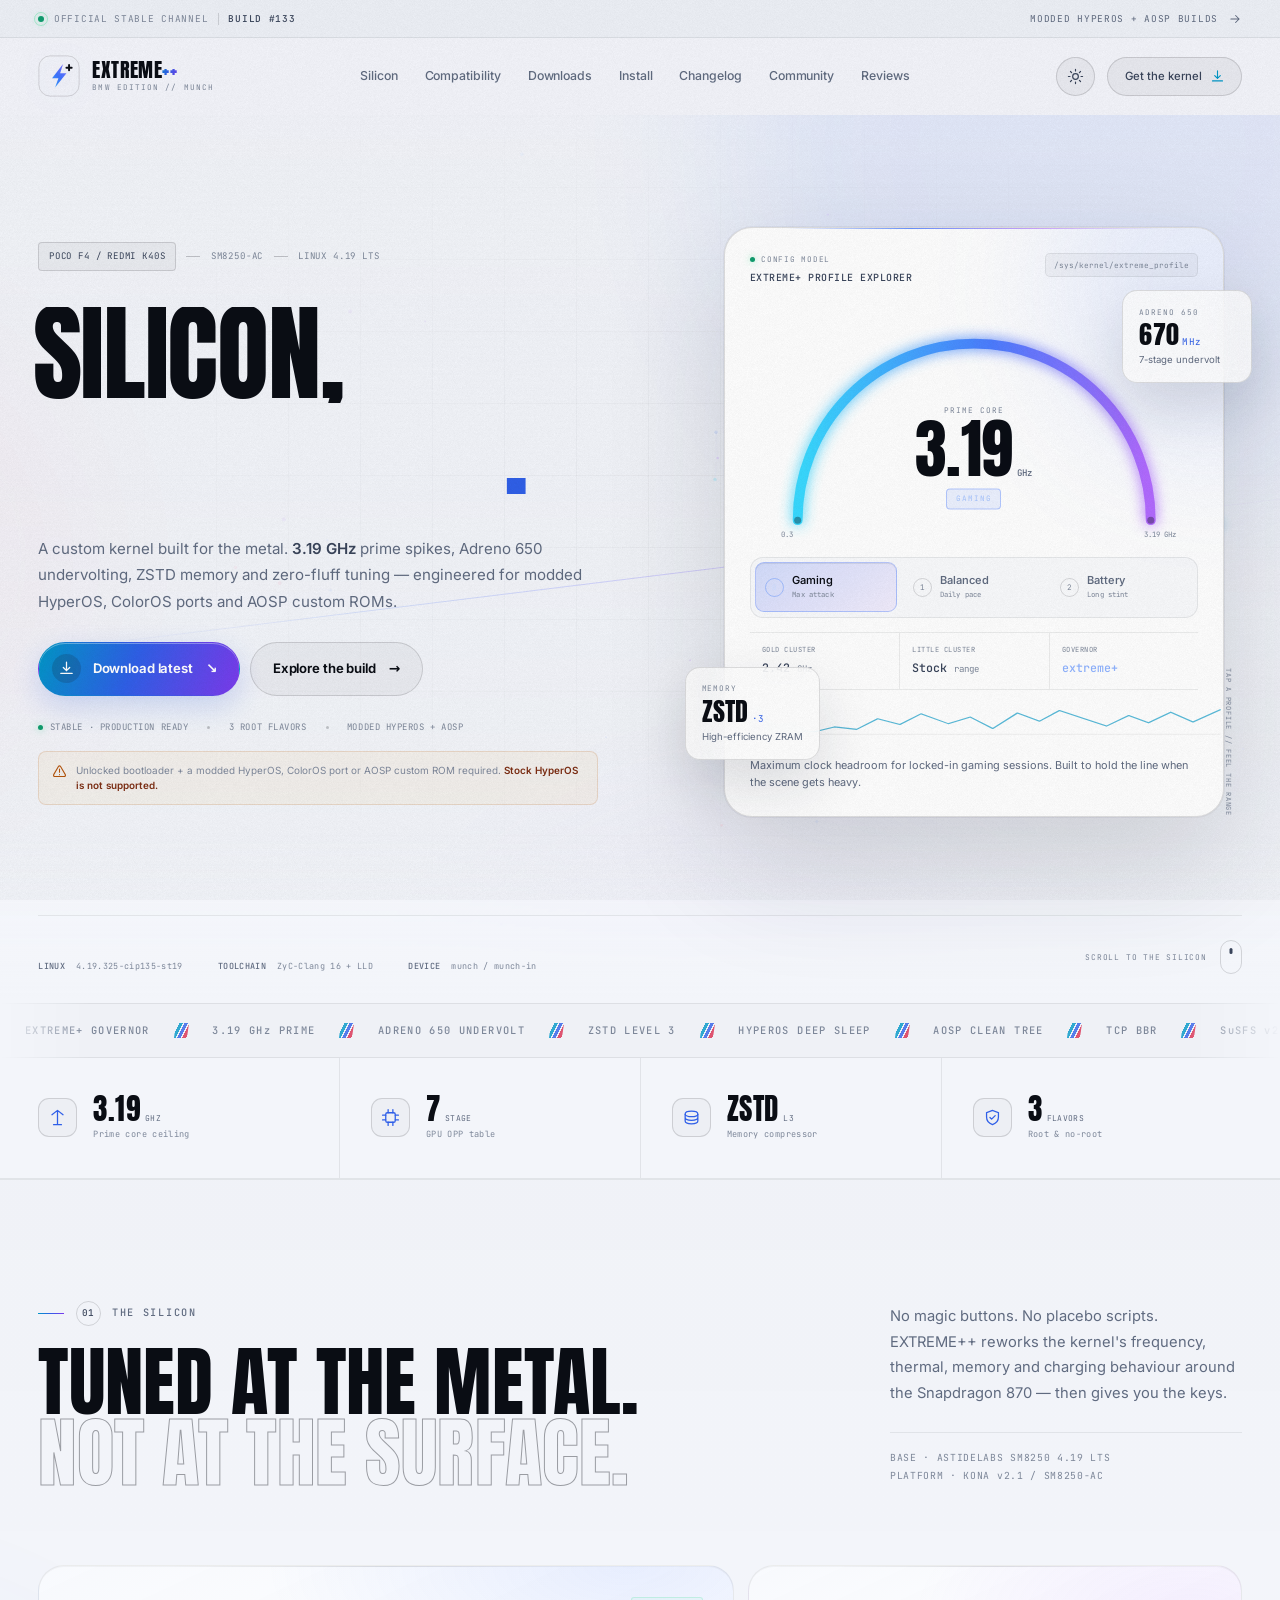
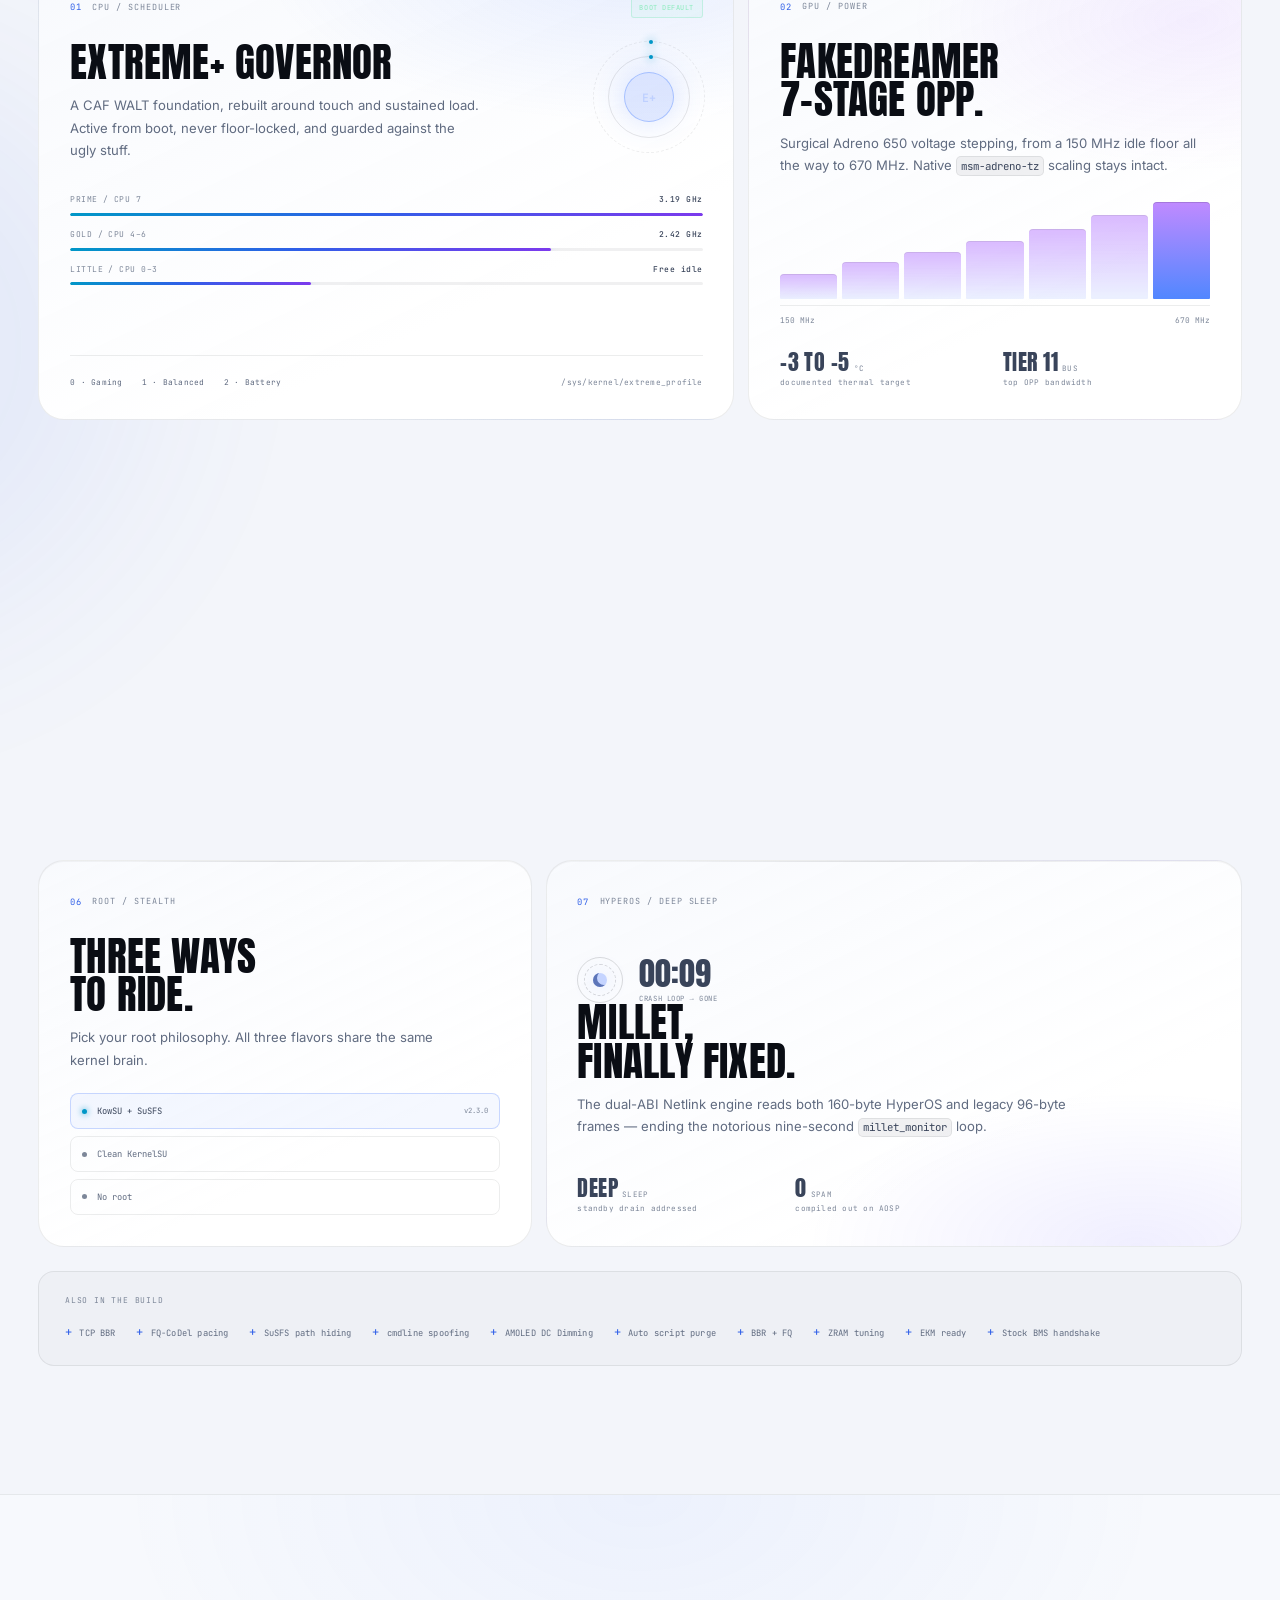
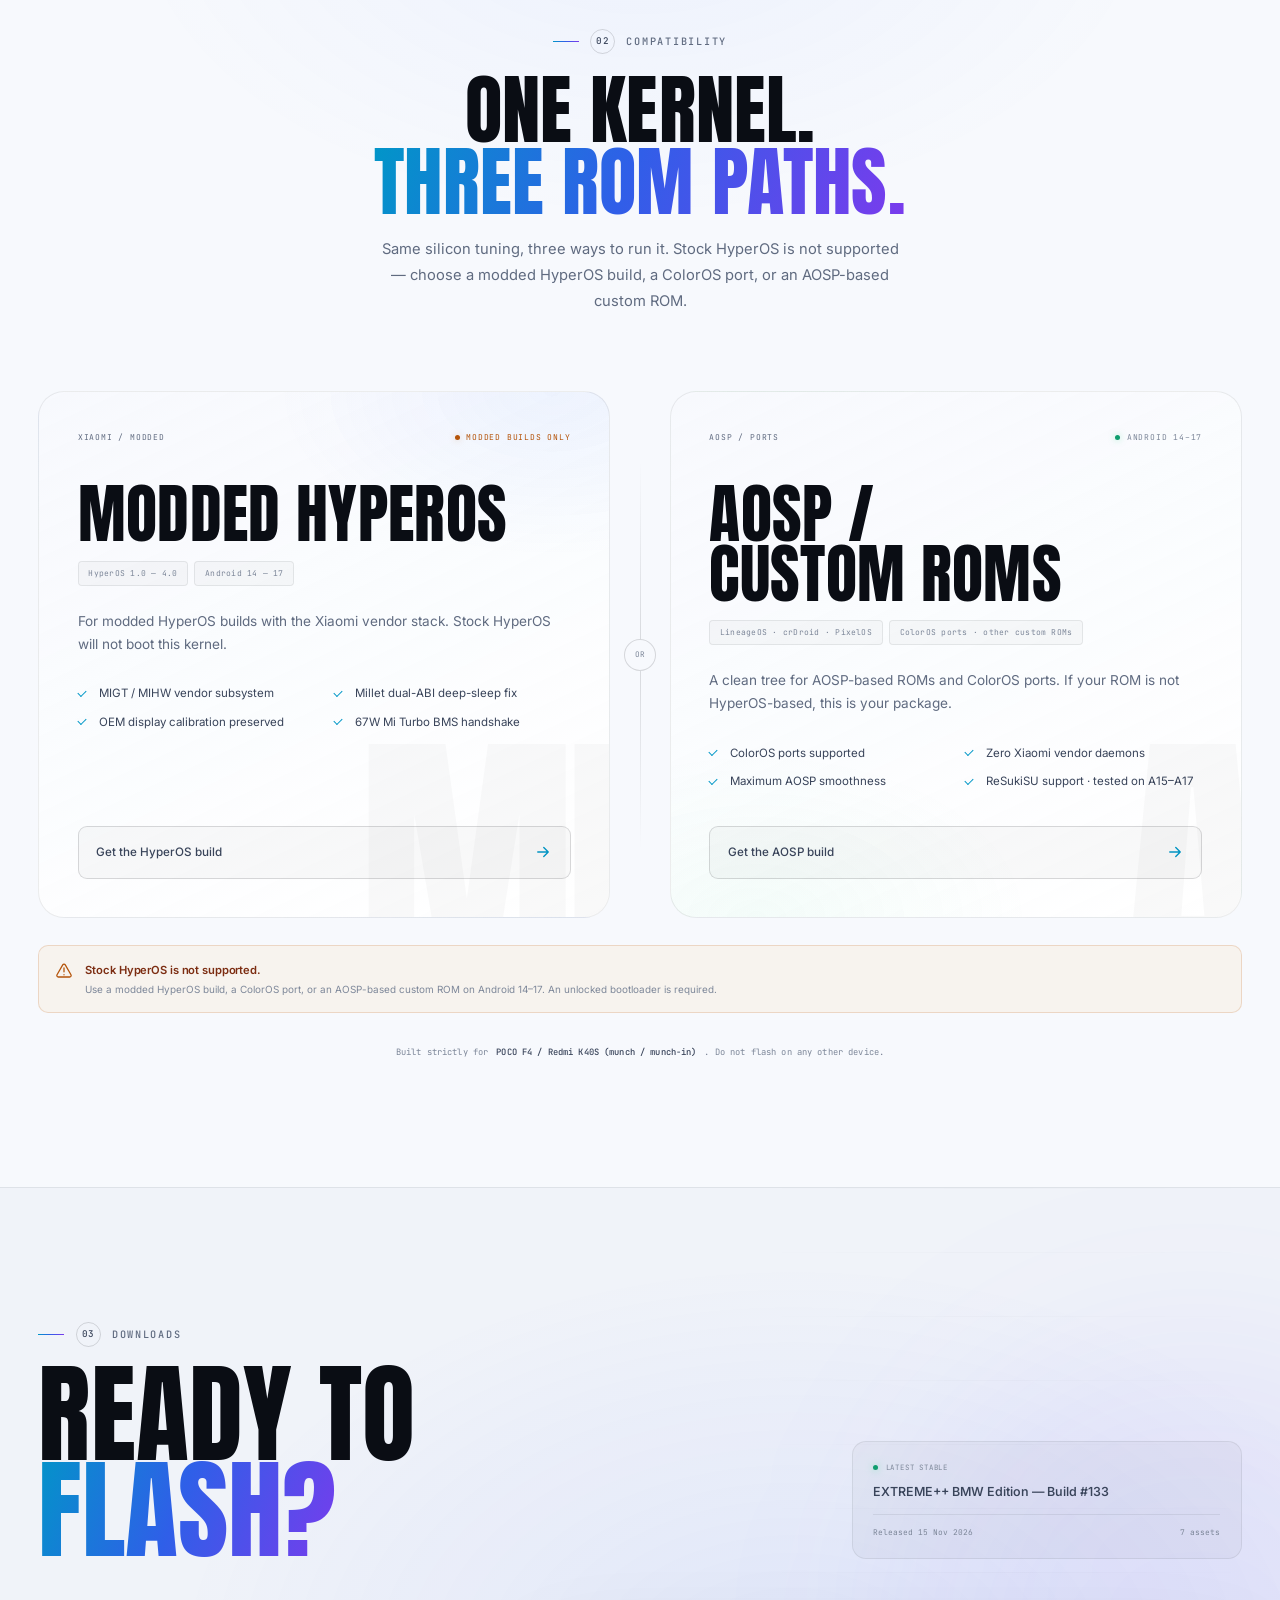
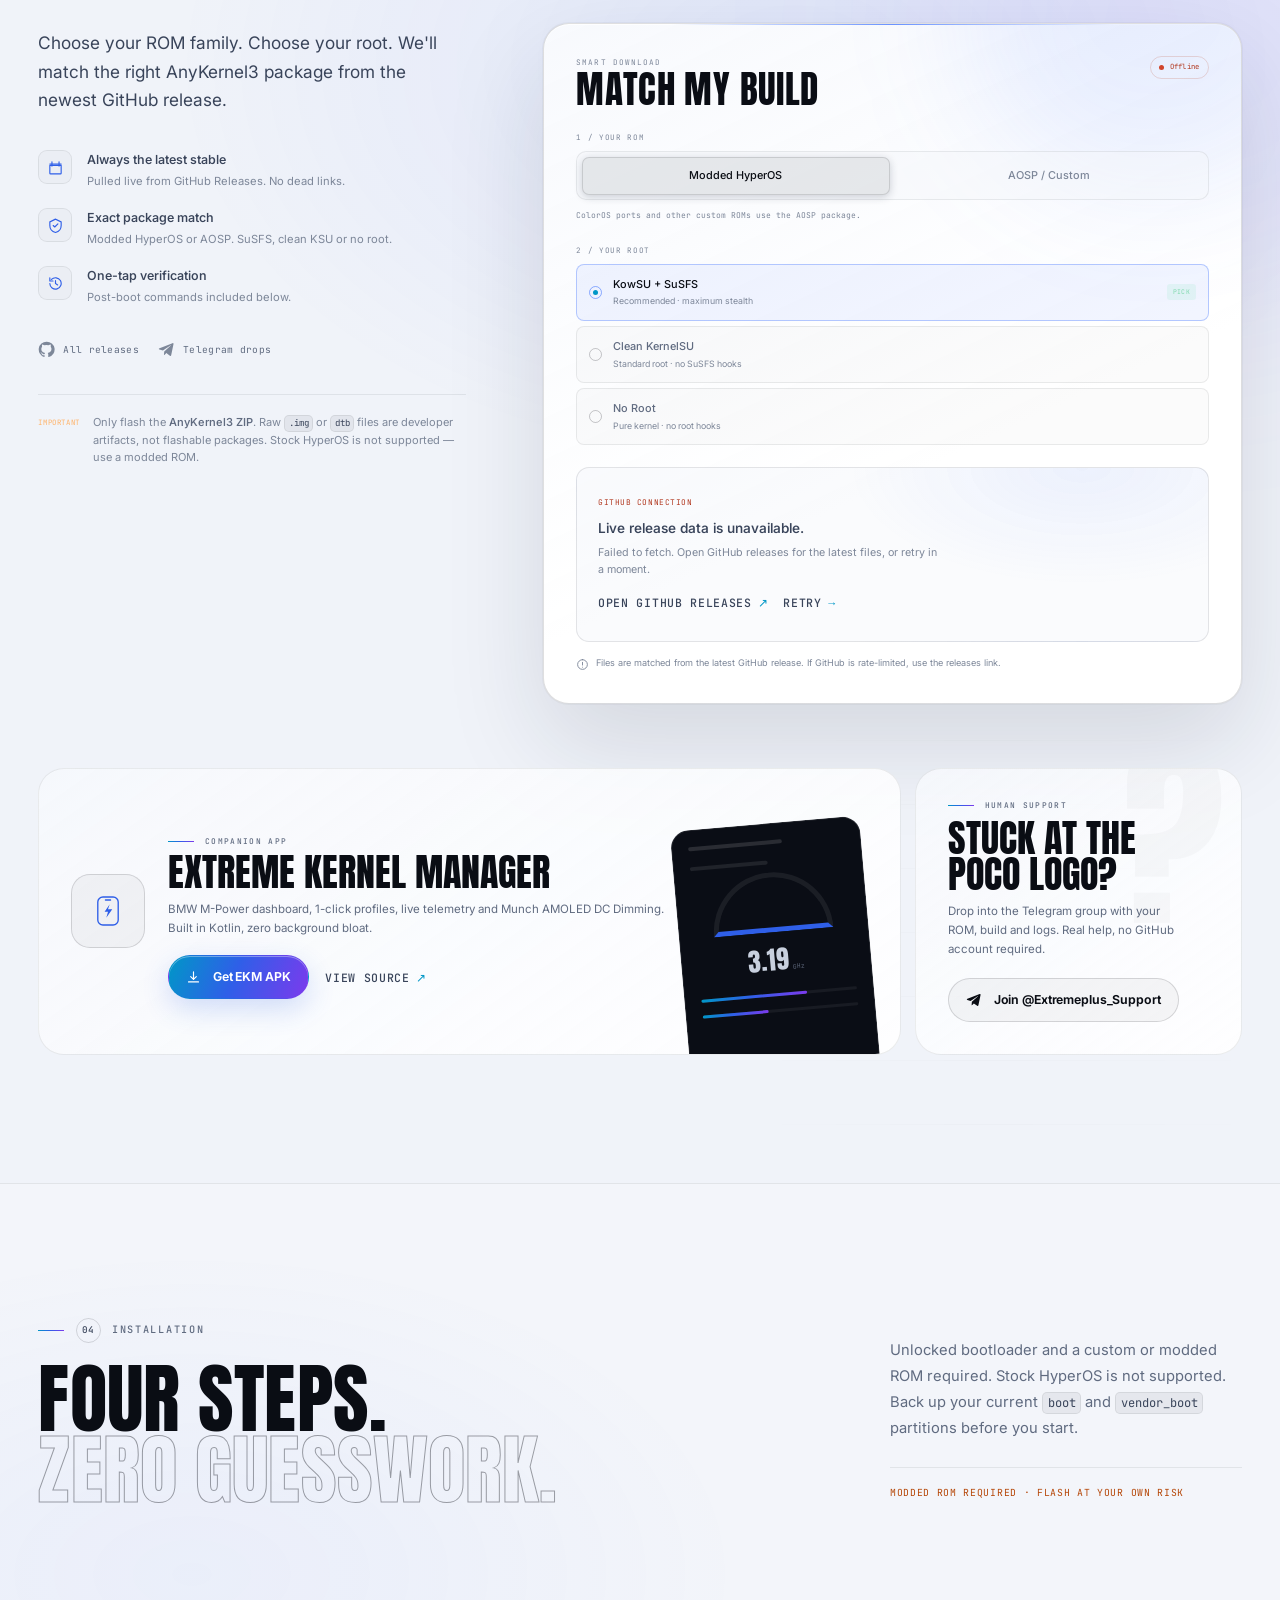
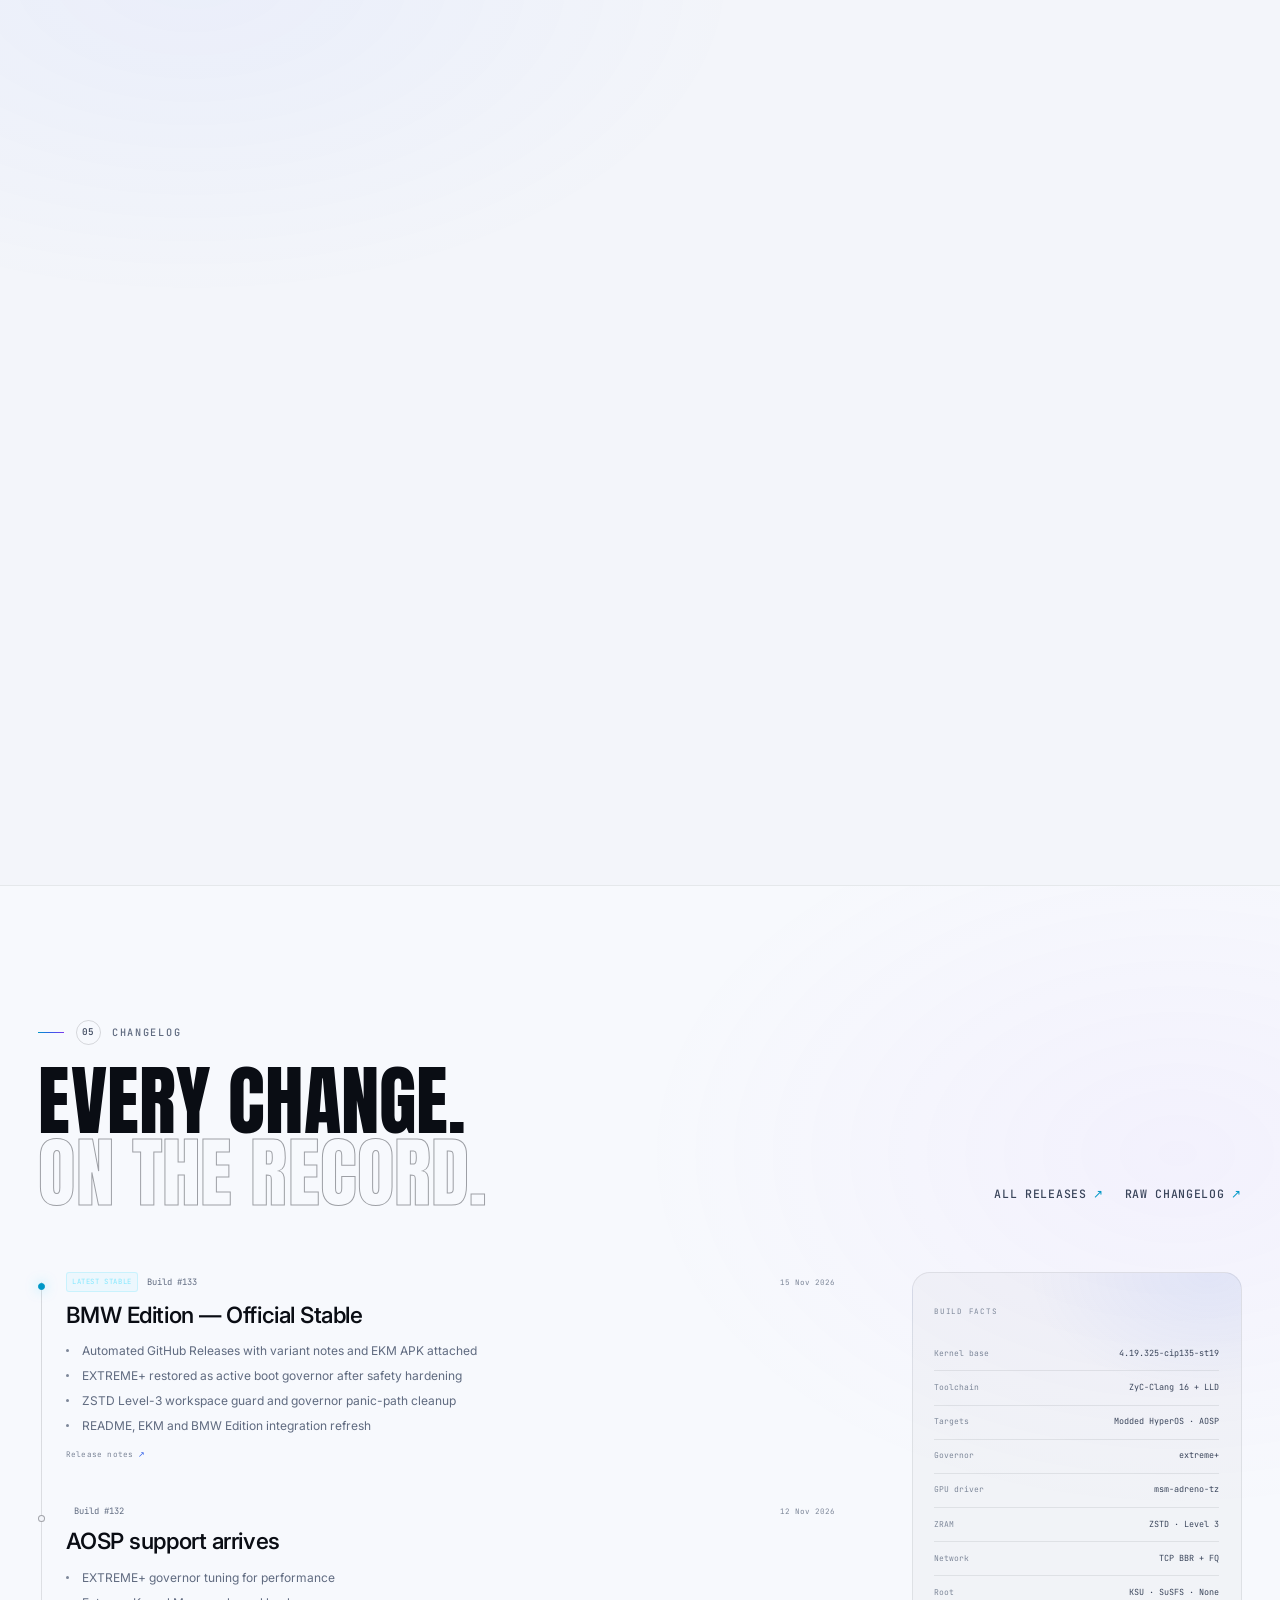
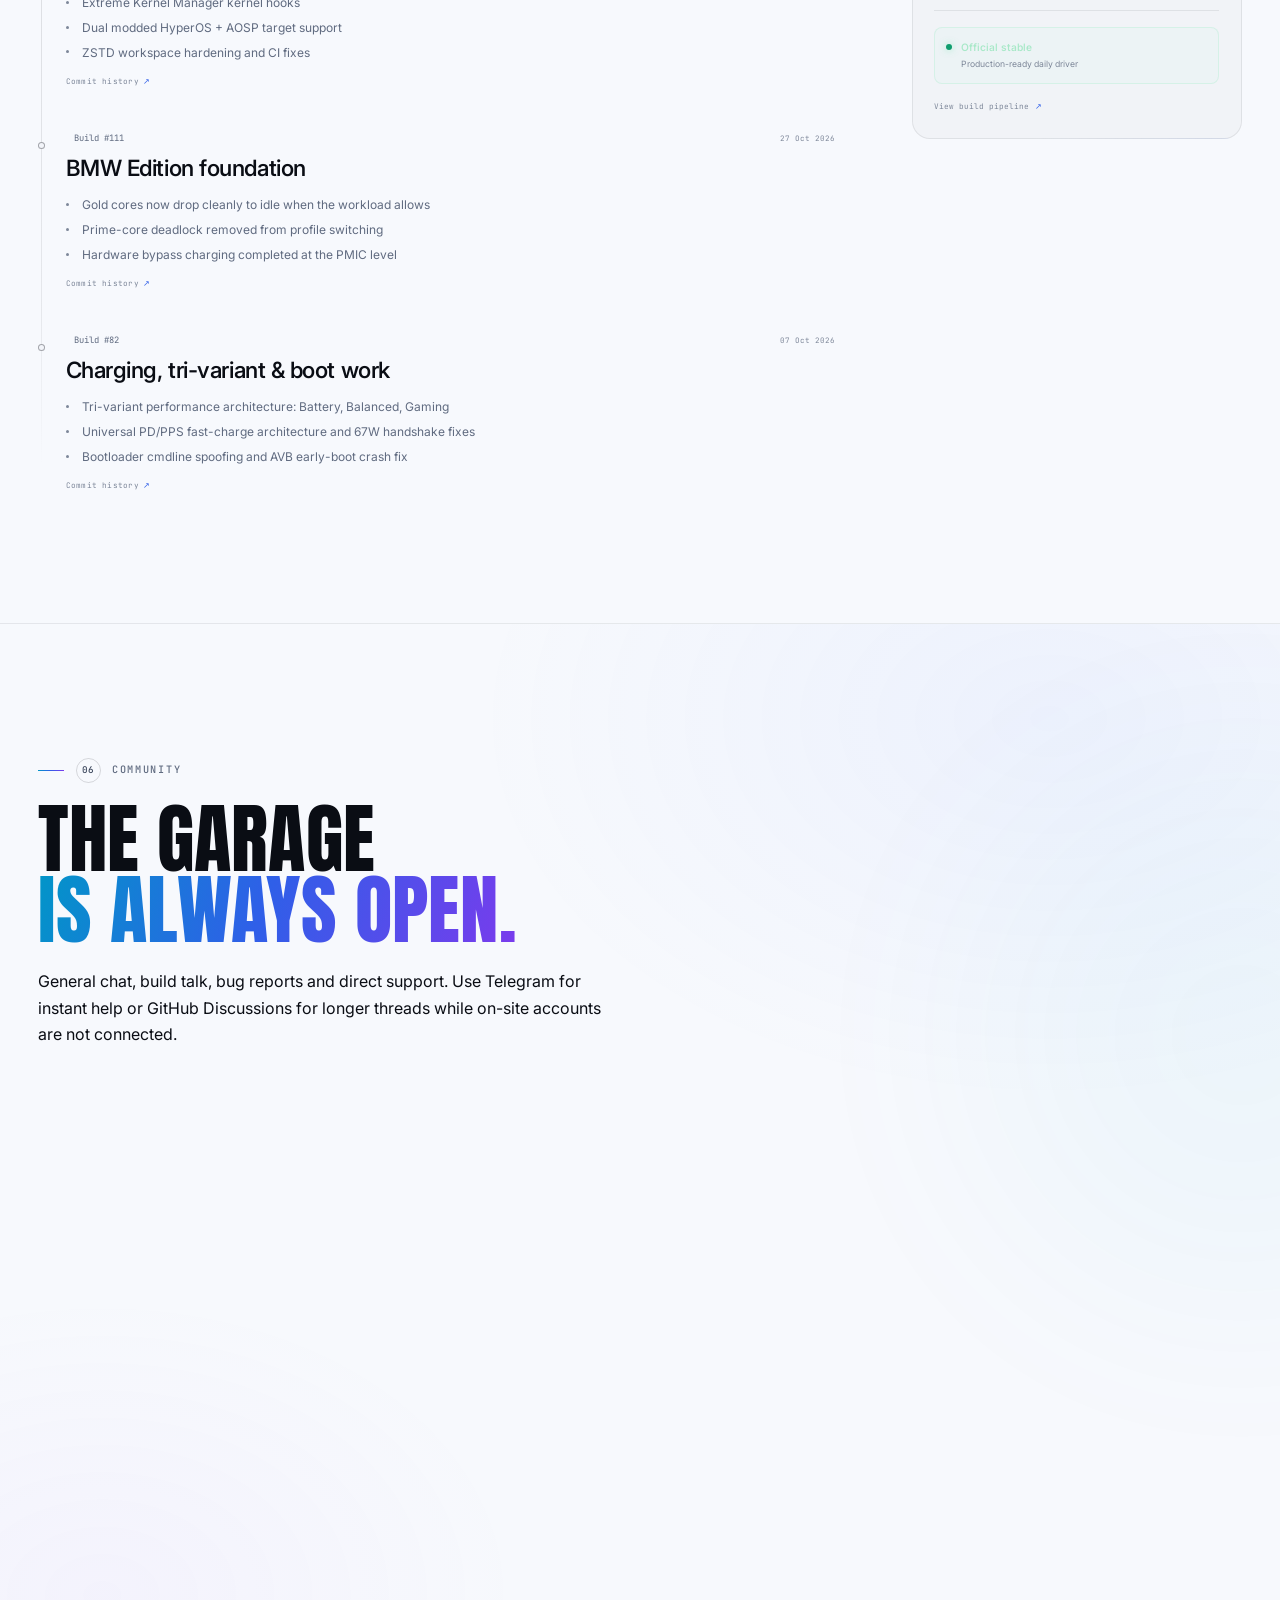
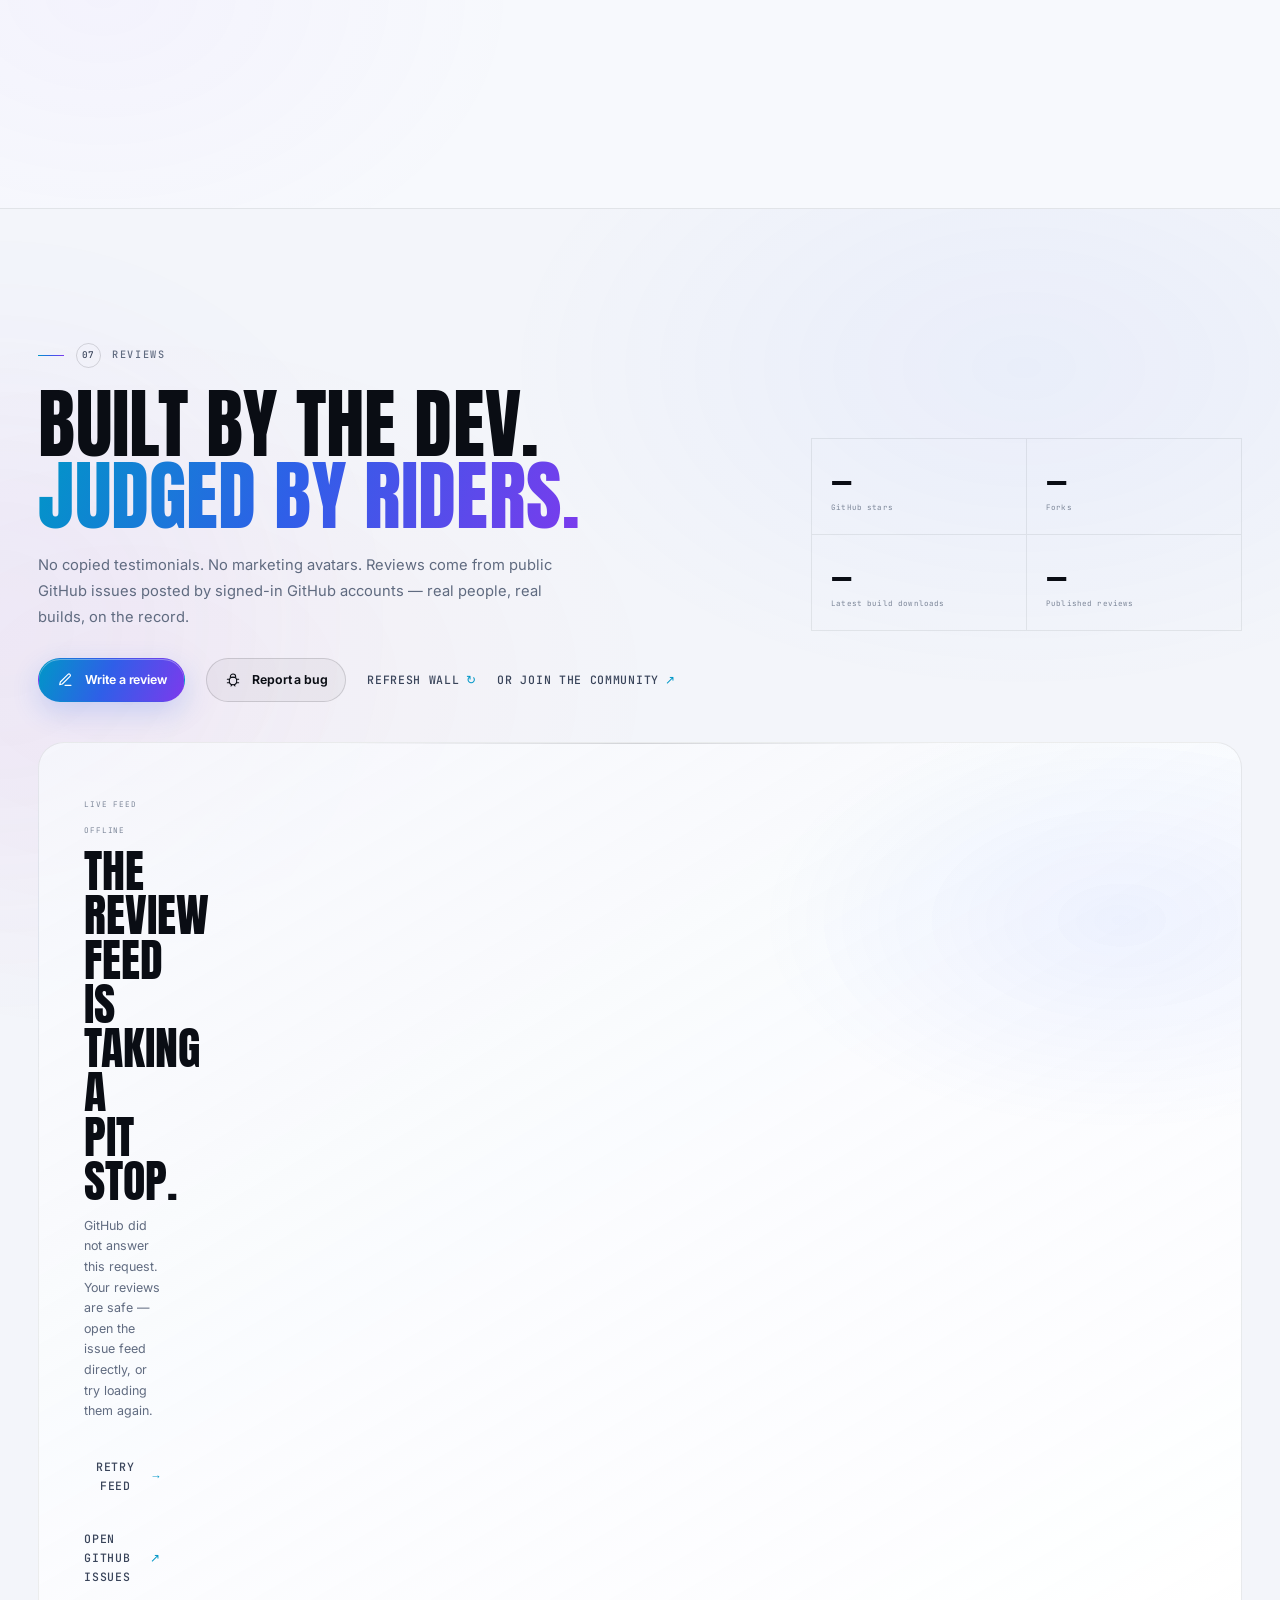
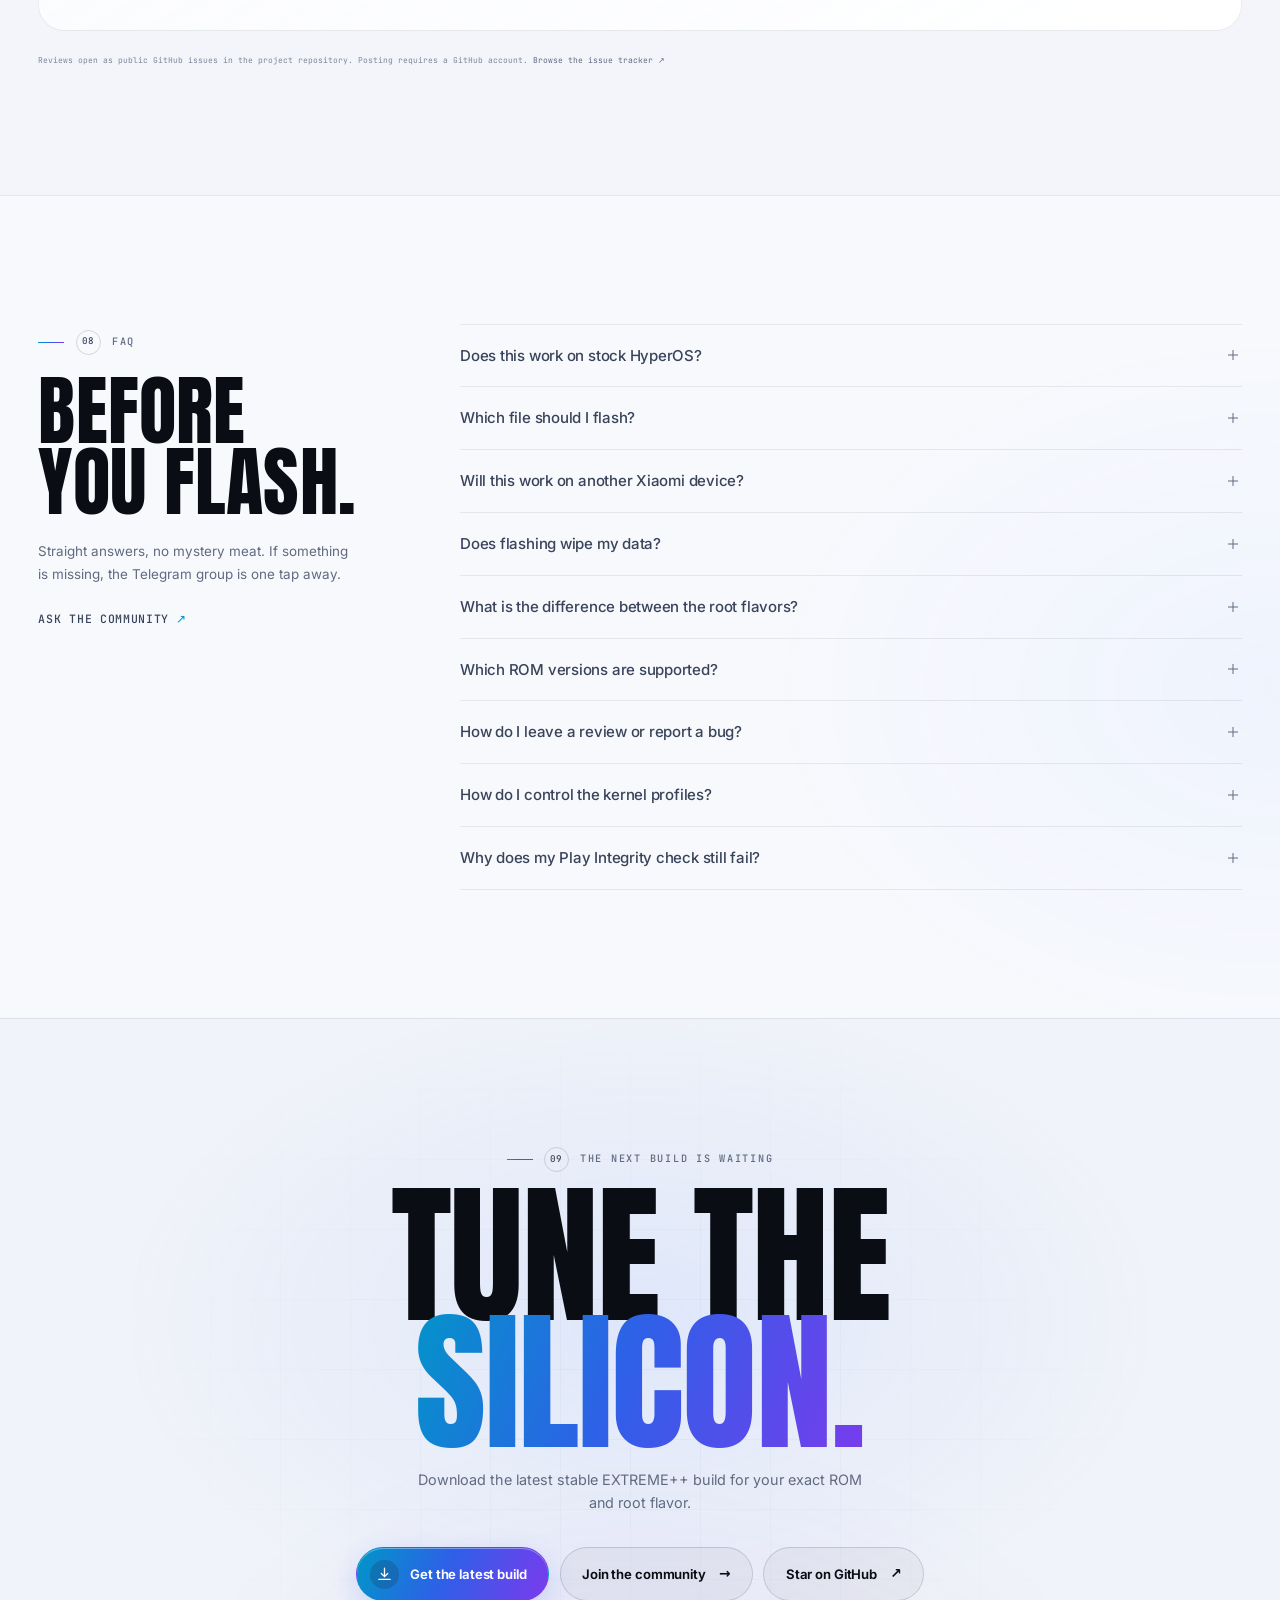
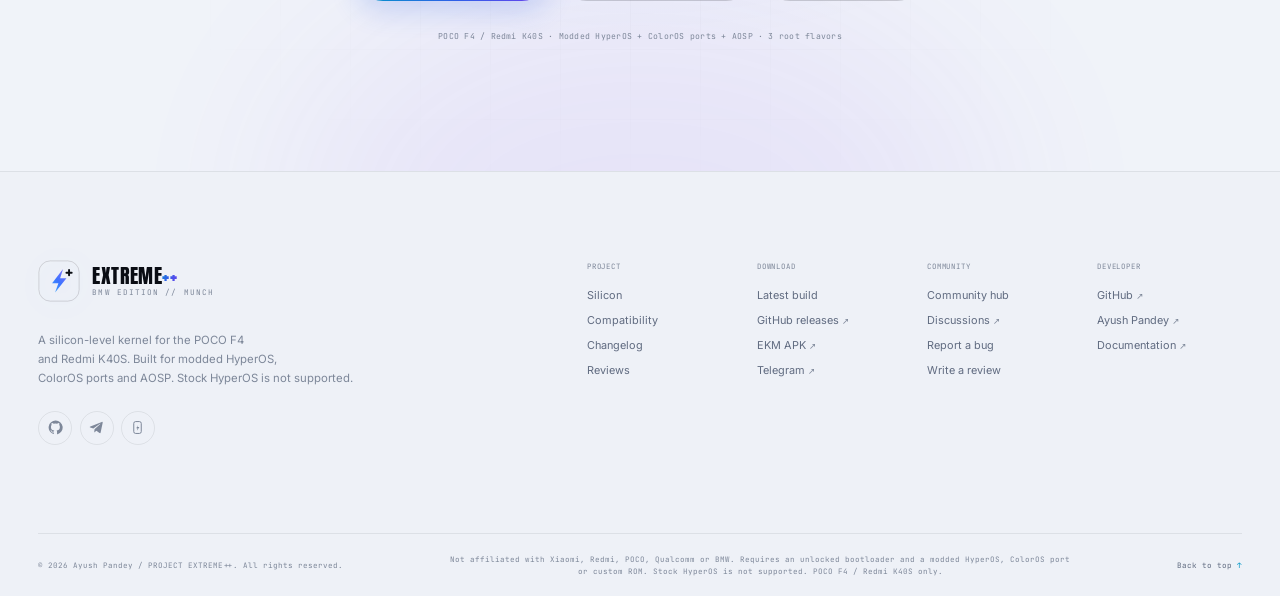
==== commit 97ef8747: "Deploy latest EXTREME++ website" ====
--- a/index.html
+++ b/index.html
@@ -1,48 +1,70 @@
 <!DOCTYPE html>
-<html lang="en" class="no-js">
+<html lang="en" class="no-js" data-community="github">
 <head>
   <meta charset="UTF-8">
   <meta name="viewport" content="width=device-width, initial-scale=1.0, viewport-fit=cover">
-  <meta name="color-scheme" content="dark">
-  <meta name="theme-color" content="#06070b">
+  <meta name="color-scheme" content="dark light">
+  <meta name="theme-color" content="#06070b" id="themeColorMeta">
   <title>EXTREME++ | Snapdragon 870 Kernel for POCO F4 / Redmi K40S</title>
-  <meta name="description" content="PROJECT EXTREME++ — a silicon-level custom Linux 4.19 kernel for POCO F4 and Redmi K40S. HyperOS + AOSP builds, EXTREME+ governor, 3.19 GHz peak, Adreno 650 undervolt, ZSTD ZRAM and live downloads.">
+  <meta name="description" content="PROJECT EXTREME++ — a silicon-level custom Linux 4.19 kernel for POCO F4 and Redmi K40S. Built for modded HyperOS, ColorOS ports and AOSP-based custom ROMs on Android 14–17. Stock HyperOS is not supported.">
   <meta name="author" content="Ayush Pandey">
-  <meta name="keywords" content="EXTREME++ kernel, POCO F4 kernel, Redmi K40S kernel, munch kernel, Snapdragon 870, HyperOS kernel, AOSP kernel, Extreme Kernel Manager">
+  <meta name="keywords" content="EXTREME++ kernel, POCO F4 kernel, Redmi K40S kernel, munch kernel, Snapdragon 870, modded HyperOS kernel, ColorOS kernel, AOSP kernel, Extreme Kernel Manager">
+  <link rel="canonical" href="https://pandeyji-9.github.io/Extreme-plus-Web/">
 
   <meta property="og:type" content="website">
   <meta property="og:site_name" content="PROJECT EXTREME++">
+  <meta property="og:url" content="https://pandeyji-9.github.io/Extreme-plus-Web/">
   <meta property="og:title" content="EXTREME++ | Silicon, unchained.">
-  <meta property="og:description" content="The BMW Edition kernel for POCO F4 / Redmi K40S. 3.19 GHz peak, Adreno 650 undervolt, ZSTD memory, root stealth — built for HyperOS & AOSP.">
-  <meta property="og:image" content="https://opengraph.githubassets.com/1/PandeyJI-9/Extreme-PLUS-kernel-munch">
-  <meta property="og:image:alt" content="PROJECT EXTREME++ kernel repository preview">
+  <meta property="og:description" content="The BMW Edition kernel for POCO F4 / Redmi K40S. Built for modded HyperOS, ColorOS ports and AOSP custom ROMs on Android 14–17. Stock HyperOS is not supported.">
+  <meta property="og:image" content="https://pandeyji-9.github.io/Extreme-plus-Web/assets/img/og-image.png">
+  <meta property="og:image:width" content="1200">
+  <meta property="og:image:height" content="630">
+  <meta property="og:image:alt" content="PROJECT EXTREME++ — the BMW Edition kernel for POCO F4 and Redmi K40S">
   <meta name="twitter:card" content="summary_large_image">
   <meta name="twitter:title" content="EXTREME++ | Silicon, unchained.">
-  <meta name="twitter:description" content="A custom Linux 4.19 kernel tuned for the POCO F4 / Redmi K40S. Download the latest HyperOS or AOSP build.">
-  <meta name="twitter:image" content="https://opengraph.githubassets.com/1/PandeyJI-9/Extreme-PLUS-kernel-munch">
+  <meta name="twitter:description" content="A custom Linux 4.19 kernel tuned for the POCO F4 / Redmi K40S. Download the latest modded HyperOS, ColorOS port or AOSP build.">
+  <meta name="twitter:image" content="https://pandeyji-9.github.io/Extreme-plus-Web/assets/img/og-image.png">
 
   <link rel="icon" href="./assets/img/favicon.svg" type="image/svg+xml">
   <link rel="apple-touch-icon" href="./assets/img/app-icon-180.png">
   <link rel="manifest" href="./site.webmanifest">
   <link rel="preload" href="./assets/fonts/anton-latin.woff2" as="font" type="font/woff2" crossorigin>
   <link rel="preload" href="./assets/fonts/inter-latin-variable.woff2" as="font" type="font/woff2" crossorigin>
+  <link rel="preload" href="./assets/fonts/jetbrains-mono-latin-variable.woff2" as="font" type="font/woff2" crossorigin>
+  <script>
+    (function () {
+      var root = document.documentElement;
+      root.classList.remove("no-js");
+      root.classList.add("js");
+      var theme = "dark";
+      try {
+        var stored = window.localStorage.getItem("extreme_plus_theme");
+        if (stored === "light" || stored === "dark") theme = stored;
+        else if (window.matchMedia && window.matchMedia("(prefers-color-scheme: light)").matches) theme = "light";
+      } catch (error) {}
+      root.setAttribute("data-theme", theme);
+      root.style.colorScheme = theme;
+      var meta = document.getElementById("themeColorMeta");
+      if (meta) meta.setAttribute("content", theme === "light" ? "#f3f5fa" : "#06070b");
+    })();
+  </script>
   <link rel="stylesheet" href="./assets/css/style.css">
 
-  <script>document.documentElement.classList.remove('no-js');document.documentElement.classList.add('js');</script>
   <script type="application/ld+json">
   {
     "@context": "https://schema.org",
     "@type": "SoftwareApplication",
     "name": "PROJECT EXTREME++ (BMW Edition)",
     "applicationCategory": "UtilitiesApplication",
-    "operatingSystem": "Android 13–17 · HyperOS 1.0–4.0",
-    "description": "Custom Linux 4.19 kernel for the POCO F4 and Redmi K40S, focused on sustained performance, thermal efficiency, memory compression and kernel-level control.",
+    "operatingSystem": "Android 14–17 · Modded HyperOS · ColorOS ports · AOSP",
+    "description": "Custom Linux 4.19 kernel for the POCO F4 and Redmi K40S, focused on sustained performance, thermal efficiency, memory compression and kernel-level control. Requires an unlocked bootloader and a modded HyperOS, ColorOS port or AOSP-based custom ROM. Stock HyperOS is not supported.",
     "softwareVersion": "Build 133",
     "author": {
       "@type": "Person",
       "name": "Ayush Pandey",
       "url": "https://github.com/PandeyJI-9"
     },
+    "url": "https://pandeyji-9.github.io/Extreme-plus-Web/",
     "codeRepository": "https://github.com/PandeyJI-9/Extreme-PLUS-kernel-munch",
     "downloadUrl": "https://github.com/PandeyJI-9/Extreme-PLUS-kernel-munch/releases/latest",
     "offers": {
@@ -68,7 +90,7 @@
         <strong data-latest-build>Build #133</strong>
       </div>
       <a href="#downloads" class="topline-link">
-        HyperOS + AOSP builds
+        Modded HyperOS + AOSP builds
         <svg width="14" height="14" viewBox="0 0 24 24" fill="none" aria-hidden="true"><path d="M5 12h14M13 6l6 6-6 6" stroke="currentColor" stroke-width="1.8" stroke-linecap="round" stroke-linejoin="round"/></svg>
       </a>
     </div>
@@ -86,9 +108,9 @@
                 <stop offset="1" stop-color="#B36BFF"/>
               </linearGradient>
             </defs>
-            <rect x="1" y="1" width="46" height="46" rx="13" stroke="rgba(255,255,255,.12)"/>
+            <rect class="brand-mark-border" x="1" y="1" width="46" height="46" rx="13"/>
             <path d="M28.6 10.3 16.1 26.6h7.2l-3.8 10.6 13-16.3h-7.2L28.6 10.3Z" fill="url(#brandGradient)"/>
-            <path d="M35.5 11.5v6M32.5 14.5h6" stroke="#F4F7FF" stroke-width="2.2" stroke-linecap="round"/>
+            <path class="brand-mark-plus" d="M35.5 11.5v6M32.5 14.5h6" stroke-width="2.2" stroke-linecap="round"/>
           </svg>
         </span>
         <span class="brand-type">
@@ -103,10 +125,21 @@
         <a href="#downloads">Downloads</a>
         <a href="#install">Install</a>
         <a href="#changelog">Changelog</a>
+        <a href="#community">Community</a>
         <a href="#reviews">Reviews</a>
       </nav>
 
       <div class="header-actions">
+        <button class="theme-toggle" id="themeToggle" type="button" aria-label="Switch to light mode" aria-pressed="false" title="Switch to light mode">
+          <svg class="theme-toggle-icon theme-toggle-icon--sun" viewBox="0 0 24 24" fill="none" aria-hidden="true"><circle cx="12" cy="12" r="4" stroke="currentColor" stroke-width="1.7"/><path d="M12 2v2.2M12 19.8V22M2 12h2.2M19.8 12H22M4.9 4.9l1.6 1.6M17.5 17.5l1.6 1.6M19.1 4.9l-1.6 1.6M6.5 17.5l-1.6 1.6" stroke="currentColor" stroke-width="1.7" stroke-linecap="round"/></svg>
+          <svg class="theme-toggle-icon theme-toggle-icon--moon" viewBox="0 0 24 24" fill="none" aria-hidden="true"><path d="M20.2 15.1A8.3 8.3 0 0 1 8.9 3.8 8.5 8.5 0 1 0 20.2 15.1Z" stroke="currentColor" stroke-width="1.7" stroke-linejoin="round"/></svg>
+        </button>
+        <button class="auth-trigger" type="button" data-auth-trigger aria-label="Sign in to the community" hidden>
+          <span class="auth-trigger-avatar" data-auth-avatar aria-hidden="true">
+            <svg viewBox="0 0 24 24" fill="none"><circle cx="12" cy="8.2" r="3.2" stroke="currentColor" stroke-width="1.7"/><path d="M5.5 20a6.5 6.5 0 0 1 13 0" stroke="currentColor" stroke-width="1.7" stroke-linecap="round"/></svg>
+          </span>
+          <span class="auth-trigger-label" data-auth-label>Sign in</span>
+        </button>
         <a class="header-cta" href="#downloads">
           <span>Get the kernel</span>
           <svg width="15" height="15" viewBox="0 0 24 24" fill="none" aria-hidden="true"><path d="M12 3v12m0 0 4.5-4.5M12 15l-4.5-4.5M4 19h16" stroke="currentColor" stroke-width="1.8" stroke-linecap="round" stroke-linejoin="round"/></svg>
@@ -127,10 +160,15 @@
         <a href="#downloads"><span>03</span> Downloads</a>
         <a href="#install"><span>04</span> Install</a>
         <a href="#changelog"><span>05</span> Changelog</a>
-        <a href="#reviews"><span>06</span> Reviews</a>
-        <a href="#faq"><span>07</span> FAQ</a>
+        <a href="#community"><span>06</span> Community</a>
+        <a href="#reviews"><span>07</span> Reviews</a>
+        <a href="#faq"><span>08</span> FAQ</a>
       </nav>
       <div class="mobile-menu-foot">
+        <button class="mobile-auth" type="button" data-auth-trigger hidden>
+          <span data-auth-label>Sign in to the community</span>
+          <span aria-hidden="true">↗</span>
+        </button>
         <a href="https://github.com/PandeyJI-9/Extreme-PLUS-kernel-munch/releases/latest" target="_blank" rel="noopener noreferrer">Latest release <span aria-hidden="true">↗</span></a>
         <a href="https://t.me/Extremeplus_Support" target="_blank" rel="noopener noreferrer">Telegram support <span aria-hidden="true">↗</span></a>
       </div>
@@ -164,7 +202,7 @@
             <p class="hero-lede">
               A custom kernel built for the metal. <strong>3.19 GHz</strong> prime spikes,
               Adreno 650 undervolting, ZSTD memory and zero-fluff tuning —
-              engineered for HyperOS and AOSP, from the first boot.
+              engineered for modded HyperOS, ColorOS ports and AOSP custom ROMs.
             </p>
 
             <div class="hero-actions">
@@ -184,8 +222,12 @@
             <div class="hero-meta">
               <span><i class="meta-dot meta-dot--green" aria-hidden="true"></i> Stable · Production ready</span>
               <span>3 root flavors</span>
-              <span>HyperOS + AOSP</span>
-            </div>
+              <span>Modded HyperOS + AOSP</span>
+            </div>
+            <p class="hero-requirement">
+              <svg width="15" height="15" viewBox="0 0 24 24" fill="none" aria-hidden="true"><path d="M12 8v5m0 4h.01M10.3 3.9 2.7 17a2 2 0 0 0 1.7 3h15.2a2 2 0 0 0 1.7-3L13.7 3.9a2 2 0 0 0-3.4 0Z" stroke="currentColor" stroke-width="1.7" stroke-linecap="round"/></svg>
+              <span>Unlocked bootloader + a modded HyperOS, ColorOS port or AOSP custom ROM required. <strong>Stock HyperOS is not supported.</strong></span>
+            </p>
           </div>
         </div>
 
@@ -522,22 +564,22 @@
       <div class="container">
         <div class="section-heading section-heading--center reveal">
           <span class="section-kicker section-kicker--center"><span>02</span> Compatibility</span>
-          <h2 class="section-title" id="compatTitle">One kernel. <span class="text-gradient">Two worlds.</span></h2>
-          <p>Same silicon tuning, two distinct trees. Pick the package that matches the ROM you actually run.</p>
+          <h2 class="section-title" id="compatTitle">One kernel. <span class="text-gradient">Three ROM paths.</span></h2>
+          <p>Same silicon tuning, three ways to run it. Stock HyperOS is not supported — choose a modded HyperOS build, a ColorOS port, or an AOSP-based custom ROM.</p>
         </div>
 
         <div class="compat-grid">
           <article class="compat-card compat-card--hyperos reveal">
             <div class="compat-head">
-              <span class="compat-brand">XIAOMI / MI</span>
-              <span class="compat-status"><i aria-hidden="true"></i> DUAL-ABI READY</span>
-            </div>
-            <h3>HyperOS</h3>
+              <span class="compat-brand">XIAOMI / MODDED</span>
+              <span class="compat-status compat-status--warning"><i aria-hidden="true"></i> MODDED BUILDS ONLY</span>
+            </div>
+            <h3>Modded HyperOS</h3>
             <div class="compat-versions">
               <span>HyperOS 1.0 — 4.0</span>
               <span>Android 14 — 17</span>
             </div>
-            <p>Full Xiaomi vendor integration, without the crash loops. MIGT, MIHW, RTMM and the Millet compatibility layer stay in the loop.</p>
+            <p>For modded HyperOS builds with the Xiaomi vendor stack. Stock HyperOS will not boot this kernel.</p>
             <ul class="check-list">
               <li>MIGT / MIHW vendor subsystem</li>
               <li>Millet dual-ABI deep-sleep fix</li>
@@ -557,20 +599,20 @@
 
           <article class="compat-card compat-card--aosp reveal" data-delay="1">
             <div class="compat-head">
-              <span class="compat-brand">PURE ANDROID</span>
-              <span class="compat-status"><i aria-hidden="true"></i> A15–A17 TESTED</span>
+              <span class="compat-brand">AOSP / PORTS</span>
+              <span class="compat-status"><i aria-hidden="true"></i> ANDROID 14–17</span>
             </div>
             <h3>AOSP / Custom ROMs</h3>
             <div class="compat-versions">
-              <span>Android 13 — 17</span>
               <span>LineageOS · crDroid · PixelOS</span>
-            </div>
-            <p>A clean, unbloated tree for ROMs that want the kernel and nothing else. Xiaomi daemons are compiled out, not patched around.</p>
+              <span>ColorOS ports · other custom ROMs</span>
+            </div>
+            <p>A clean tree for AOSP-based ROMs and ColorOS ports. If your ROM is not HyperOS-based, this is your package.</p>
             <ul class="check-list">
+              <li>ColorOS ports supported</li>
               <li>Zero Xiaomi vendor daemons</li>
               <li>Maximum AOSP smoothness</li>
-              <li>ReKernel support</li>
-              <li>Tested on A15, A16 &amp; A17</li>
+              <li>ReSukiSU support · tested on A15–A17</li>
             </ul>
             <button class="compat-cta" type="button" data-pick-rom="AOSP">
               <span>Get the AOSP build</span>
@@ -580,8 +622,15 @@
           </article>
         </div>
 
+        <div class="compat-alert reveal">
+          <svg width="18" height="18" viewBox="0 0 24 24" fill="none" aria-hidden="true"><path d="M12 8v5m0 4h.01M10.3 3.9 2.7 17a2 2 0 0 0 1.7 3h15.2a2 2 0 0 0 1.7-3L13.7 3.9a2 2 0 0 0-3.4 0Z" stroke="currentColor" stroke-width="1.7" stroke-linecap="round"/></svg>
+          <div>
+            <strong>Stock HyperOS is not supported.</strong>
+            <span>Use a modded HyperOS build, a ColorOS port, or an AOSP-based custom ROM on Android 14–17. An unlocked bootloader is required.</span>
+          </div>
+        </div>
+
         <p class="compat-warning reveal">
-          <svg width="16" height="16" viewBox="0 0 24 24" fill="none" aria-hidden="true"><path d="M12 8v5m0 4h.01M10.3 3.9 2.7 17a2 2 0 0 0 1.7 3h15.2a2 2 0 0 0 1.7-3L13.7 3.9a2 2 0 0 0-3.4 0Z" stroke="currentColor" stroke-width="1.7" stroke-linecap="round"/></svg>
           Built strictly for <strong>POCO F4 / Redmi K40S (munch / munch-in)</strong>. Do not flash on any other device.
         </p>
       </div>
@@ -608,7 +657,7 @@
 
         <div class="download-layout">
           <div class="download-copy reveal">
-            <p class="download-lede">Choose your ROM. Choose your root. We'll match the right AnyKernel3 package from the newest GitHub release.</p>
+            <p class="download-lede">Choose your ROM family. Choose your root. We'll match the right AnyKernel3 package from the newest GitHub release.</p>
 
             <div class="download-benefits">
               <div>
@@ -621,7 +670,7 @@
                 <span class="benefit-icon" aria-hidden="true">
                   <svg viewBox="0 0 24 24" fill="none"><path d="M12 3 4 7v5c0 5 3.4 8.7 8 9.8 4.6-1.1 8-4.8 8-9.8V7l-8-4Z" stroke="currentColor" stroke-width="1.6"/><path d="m8.8 12 2.1 2.1 4.5-4.5" stroke="currentColor" stroke-width="1.6" stroke-linecap="round" stroke-linejoin="round"/></svg>
                 </span>
-                <div><strong>Exact package match</strong><span>HyperOS or AOSP. SuSFS, clean KSU or no root.</span></div>
+                <div><strong>Exact package match</strong><span>Modded HyperOS or AOSP. SuSFS, clean KSU or no root.</span></div>
               </div>
               <div>
                 <span class="benefit-icon" aria-hidden="true">
@@ -644,7 +693,7 @@
 
             <div class="download-note">
               <span>IMPORTANT</span>
-              <p>Only flash the <strong>AnyKernel3 ZIP</strong>. Raw <span class="inline-code">.img</span> or <span class="inline-code">dtb</span> files are developer artifacts, not flashable packages.</p>
+              <p>Only flash the <strong>AnyKernel3 ZIP</strong>. Raw <span class="inline-code">.img</span> or <span class="inline-code">dtb</span> files are developer artifacts, not flashable packages. Stock HyperOS is not supported — use a modded ROM.</p>
             </div>
           </div>
 
@@ -660,9 +709,10 @@
             <div class="matcher-field">
               <span class="matcher-label" id="romLabel">1 / YOUR ROM</span>
               <div class="segmented-control" data-group="rom" role="group" aria-labelledby="romLabel">
-                <button type="button" class="is-active" data-value="HyperOS" aria-pressed="true">HyperOS</button>
+                <button type="button" class="is-active" data-value="HyperOS" aria-pressed="true">Modded HyperOS</button>
                 <button type="button" data-value="AOSP" aria-pressed="false">AOSP / Custom</button>
               </div>
+              <p class="matcher-hint">ColorOS ports and other custom ROMs use the AOSP package.</p>
             </div>
 
             <div class="matcher-field">
@@ -679,7 +729,7 @@
                 </button>
                 <button class="root-option" type="button" data-value="noroot" aria-pressed="false">
                   <span class="root-radio" aria-hidden="true"></span>
-                  <span class="root-option-copy"><strong>No Root</strong><small>Pure kernel · banking-friendly</small></span>
+                  <span class="root-option-copy"><strong>No Root</strong><small>Pure kernel · no root hooks</small></span>
                 </button>
               </div>
             </div>
@@ -747,8 +797,18 @@
             <h2 class="section-title" id="installTitle">Four steps.<br><span class="text-outline">Zero guesswork.</span></h2>
           </div>
           <div class="section-intro-side reveal" data-delay="1">
-            <p>Unlocked bootloader and a custom recovery required. Back up your current <span class="inline-code">boot</span> and <span class="inline-code">vendor_boot</span> partitions before you start.</p>
-            <span class="technical-note technical-note--warning">FLASH AT YOUR OWN RISK · READ THE NOTES</span>
+            <p>Unlocked bootloader and a custom or modded ROM required. Stock HyperOS is not supported. Back up your current <span class="inline-code">boot</span> and <span class="inline-code">vendor_boot</span> partitions before you start.</p>
+            <span class="technical-note technical-note--warning">MODDED ROM REQUIRED · FLASH AT YOUR OWN RISK</span>
+          </div>
+        </div>
+
+        <div class="install-prereq reveal">
+          <span class="install-prereq-icon" aria-hidden="true">
+            <svg viewBox="0 0 24 24" fill="none"><path d="M12 3 4.5 6v5.4c0 4.5 3.1 8.1 7.5 9.6 4.4-1.5 7.5-5.1 7.5-9.6V6L12 3Z" stroke="currentColor" stroke-width="1.6"/><path d="M12 8v4m0 3h.01" stroke="currentColor" stroke-width="1.7" stroke-linecap="round"/></svg>
+          </span>
+          <div>
+            <strong>ROM prerequisite</strong>
+            <span>Unlocked bootloader + modded HyperOS, ColorOS port, or AOSP-based custom ROM (Android 14–17). Stock HyperOS will not boot this kernel.</span>
           </div>
         </div>
 
@@ -763,7 +823,7 @@
               <ol class="install-list">
                 <li>
                   <span class="step-num">01</span>
-                  <div><h3>Download the match</h3><p>Use the matcher above to get the correct HyperOS or AOSP AnyKernel3 ZIP for your root flavor.</p></div>
+                  <div><h3>Download the right build</h3><p>Use the matcher above to get the correct modded HyperOS or AOSP AnyKernel3 ZIP for your root flavor.</p></div>
                 </li>
                 <li>
                   <span class="step-num">02</span>
@@ -775,7 +835,7 @@
                 </li>
                 <li>
                   <span class="step-num">04</span>
-                  <div><h3>Reboot &amp; verify</h3><p>Reboot to system, install your KernelSU manager if needed, then run the verification commands.</p></div>
+                  <div><h3>Reboot &amp; verify</h3><p>Reboot to system, install your KernelSU-family manager if needed, then run the verification commands.</p></div>
                 </li>
               </ol>
             </div>
@@ -784,7 +844,7 @@
               <ol class="install-list">
                 <li>
                   <span class="step-num">01</span>
-                  <div><h3>Prepare root access</h3><p>Use Franco Kernel Manager, FKM, SmartPack or another root-capable flasher. Open the AnyKernel flashing screen.</p></div>
+                  <div><h3>Prepare root access</h3><p>Use Franco Kernel Manager (FKM), SmartPack, or another root-capable flasher. Open the AnyKernel flashing screen.</p></div>
                 </li>
                 <li>
                   <span class="step-num">02</span>
@@ -876,7 +936,7 @@
         </div>
 
         <div class="changelog-layout">
-          <div class="changelog-timeline reveal" id="changelogList" aria-live="polite">
+          <div class="changelog-timeline reveal" id="changelogList">
             <article class="timeline-item">
               <span class="timeline-dot" aria-hidden="true"></span>
               <div class="timeline-head">
@@ -902,7 +962,7 @@
               <ul>
                 <li>EXTREME+ governor tuning for performance</li>
                 <li>Extreme Kernel Manager kernel hooks</li>
-                <li>Dual HyperOS + AOSP target support</li>
+                <li>Dual modded HyperOS + AOSP target support</li>
                 <li>ZSTD workspace hardening and CI fixes</li>
               </ul>
               <a href="https://github.com/PandeyJI-9/Extreme-PLUS-kernel-munch/commits/main" target="_blank" rel="noopener noreferrer">Commit history <span aria-hidden="true">↗</span></a>
@@ -942,7 +1002,7 @@
             <dl>
               <div><dt>Kernel base</dt><dd>4.19.325-cip135-st19</dd></div>
               <div><dt>Toolchain</dt><dd>ZyC-Clang 16 + LLD</dd></div>
-              <div><dt>Targets</dt><dd>HyperOS · AOSP</dd></div>
+              <div><dt>Targets</dt><dd>Modded HyperOS · AOSP</dd></div>
               <div><dt>Governor</dt><dd>extreme+</dd></div>
               <div><dt>GPU driver</dt><dd>msm-adreno-tz</dd></div>
               <div><dt>ZRAM</dt><dd>ZSTD · Level 3</dd></div>
@@ -959,14 +1019,159 @@
       </div>
     </section>
 
+    <section class="section section--community" id="community" aria-labelledby="communityTitle">
+      <div class="community-aura" aria-hidden="true"></div>
+      <div class="container">
+        <div class="community-head">
+          <div class="reveal">
+            <span class="section-kicker"><span>06</span> Community</span>
+            <h2 class="section-title" id="communityTitle">The garage<br><span class="text-gradient">is always open.</span></h2>
+            <p class="community-intro" data-supabase-only>General chat, build talk, bug reports and direct support. Sign in with Google or GitHub to join the conversation — or pull into Telegram for instant help.</p>
+            <p class="community-intro" data-github-only>General chat, build talk, bug reports and direct support. Use Telegram for instant help or GitHub Discussions for longer threads while on-site accounts are not connected.</p>
+          </div>
+          <div class="community-pulse reveal" data-delay="1" role="group" aria-label="Community activity">
+            <span class="community-pulse-label">COMMUNITY PULSE</span>
+            <div class="community-pulse-grid">
+              <div><span data-stars>—</span><small>GitHub stars</small></div>
+              <div><span data-review-count>0</span><small>Published reviews</small></div>
+              <div data-supabase-only><span data-chat-count>—</span><small>Chat messages</small></div>
+            </div>
+            <span class="community-pulse-status"><i aria-hidden="true"></i> Telegram support group</span>
+          </div>
+        </div>
+
+        <div class="community-layout">
+          <article class="community-chat card-spotlight reveal" id="communityChat" aria-label="Community chat">
+            <div class="chat-head" data-supabase-only>
+              <div>
+                <span class="chat-kicker"><i class="chat-live-dot" aria-hidden="true"></i> GENERAL CHAT</span>
+                <h3 id="chatTitle">Talk to the garage</h3>
+              </div>
+              <div class="chat-head-meta">
+                <span class="chat-status" id="chatStatus" role="status">Connecting…</span>
+                <span class="chat-count" id="chatCount">— messages</span>
+              </div>
+            </div>
+
+            <div class="chat-live-shell" data-supabase-only>
+              <span class="sr-only" id="chatAnnouncements" role="status" aria-live="polite"></span>
+              <div class="chat-body" id="chatBody" aria-busy="true">
+                <div class="chat-loading" aria-hidden="true">
+                  <span class="skeleton-line skeleton-line--short"></span>
+                  <span class="skeleton-line"></span>
+                  <span class="skeleton-line skeleton-line--medium"></span>
+                </div>
+              </div>
+
+              <div class="chat-auth-gate" id="chatAuthGate" data-auth-signed-out>
+                <div>
+                  <strong>Sign in to join the chat.</strong>
+                  <span>Google or GitHub. One account, public messages.</span>
+                </div>
+                <div class="chat-auth-actions">
+                  <button class="auth-chip auth-chip--google" type="button" data-auth-trigger data-auth-action="chat" data-auth-provider-button="google">Google</button>
+                  <button class="auth-chip auth-chip--github" type="button" data-auth-trigger data-auth-action="chat" data-auth-provider-button="github">GitHub</button>
+                </div>
+              </div>
+
+              <form class="chat-form" id="chatForm" data-auth-signed-in hidden>
+                <label class="sr-only" for="chatInput">Write a message to the community chat</label>
+                <textarea id="chatInput" name="message" rows="2" maxlength="500" placeholder="Say hello, share a build log, ask a question…" required></textarea>
+                <div class="chat-form-foot">
+                  <span class="chat-hint"><span id="chatCharCount">0</span> / 500 · Enter to send, Shift + Enter for a new line</span>
+                  <button class="button button--primary button--small" id="chatSend" type="submit">
+                    Send
+                    <svg width="15" height="15" viewBox="0 0 24 24" fill="none" aria-hidden="true"><path d="m4 12 16-7-7 16-2.5-6.5L4 12Z" stroke="currentColor" stroke-width="1.7" stroke-linejoin="round"/></svg>
+                  </button>
+                </div>
+              </form>
+
+              <p class="chat-note">Public messages. Signed-in riders only. Be useful, be honest, be kind.</p>
+            </div>
+
+            <div class="chat-fallback" data-github-only>
+              <span class="chat-fallback-kicker">COMMUNITY CHAT</span>
+              <h3>Pick your lane.</h3>
+              <p>Instant help lives in Telegram. Longer build talk, screenshots and polls live in GitHub Discussions.</p>
+              <div class="chat-fallback-actions">
+                <a class="button button--primary button--small" href="https://t.me/Extremeplus_Support" target="_blank" rel="noopener noreferrer">Open Telegram <span aria-hidden="true">↗</span></a>
+                <a class="button button--ghost button--small" href="https://github.com/PandeyJI-9/Extreme-PLUS-kernel-munch/discussions" target="_blank" rel="noopener noreferrer">GitHub Discussions <span aria-hidden="true">↗</span></a>
+              </div>
+            </div>
+          </article>
+
+          <aside class="community-side" aria-label="Community channels">
+            <a class="community-card community-card--telegram reveal" href="https://t.me/Extremeplus_Support" target="_blank" rel="noopener noreferrer">
+              <span class="community-icon" aria-hidden="true">
+                <svg viewBox="0 0 24 24" fill="currentColor"><path d="M21.9 4.3 18.6 20c-.2 1.1-.9 1.3-1.8.8l-5-3.7-2.4 2.3c-.3.3-.5.5-1 .5l.4-5.1 9.3-8.4c.4-.4-.1-.6-.6-.2L6.9 13.4l-4.9-1.5c-1.1-.3-1.1-1.1.2-1.6L20.5 3c.9-.3 1.6.2 1.4 1.3Z"/></svg>
+              </span>
+              <span class="community-card-copy">
+                <span class="community-label">FASTEST RESPONSE</span>
+                <strong>Telegram support</strong>
+                <small>Real-time help from the dev and other riders. No GitHub account needed.</small>
+              </span>
+              <span class="community-arrow" aria-hidden="true">↗</span>
+            </a>
+
+            <a class="community-card community-card--discussions reveal" data-delay="1" href="https://github.com/PandeyJI-9/Extreme-PLUS-kernel-munch/discussions" target="_blank" rel="noopener noreferrer">
+              <span class="community-icon" aria-hidden="true">
+                <svg viewBox="0 0 24 24" fill="none"><path d="M5 5h14a1 1 0 0 1 1 1v8a1 1 0 0 1-1 1H9l-4 3v-3H5a1 1 0 0 1-1-1V6a1 1 0 0 1 1-1Z" stroke="currentColor" stroke-width="1.6" stroke-linejoin="round"/><path d="M8 9h8M8 12h5" stroke="currentColor" stroke-width="1.6" stroke-linecap="round"/></svg>
+              </span>
+              <span class="community-card-copy">
+                <span class="community-label">LONG-FORM CHAT</span>
+                <strong>GitHub Discussions</strong>
+                <small>Build logs, screenshots, polls and feature ideas. GitHub account required.</small>
+              </span>
+              <span class="community-arrow" aria-hidden="true">↗</span>
+            </a>
+
+            <button class="community-card community-card--bug reveal" data-delay="2" id="reportBugBtn" type="button" data-open-bug>
+              <span class="community-icon" aria-hidden="true">
+                <svg viewBox="0 0 24 24" fill="none"><path d="M8 7a4 4 0 0 1 8 0v1H8V7Z" stroke="currentColor" stroke-width="1.6"/><rect x="6.5" y="8" width="11" height="11" rx="5" stroke="currentColor" stroke-width="1.6"/><path d="M3.5 11H6m12 0h2.5M3.5 16H6m12 0h2.5M9 21l1.5-2M15 21l-1.5-2" stroke="currentColor" stroke-width="1.6" stroke-linecap="round"/></svg>
+              </span>
+              <span class="community-card-copy">
+                <span class="community-label">SOMETHING BROKEN?</span>
+                <strong>Report a bug</strong>
+                <small data-supabase-only>Private report with ROM, build, root flavor and logs. Google or GitHub sign-in.</small>
+                <small data-github-only>Prefilled GitHub issue with ROM, build, root flavor and logs.</small>
+              </span>
+              <span class="community-arrow" aria-hidden="true">→</span>
+            </button>
+
+            <button class="community-card community-card--review reveal" data-delay="3" id="communityReviewBtn" type="button" data-open-review>
+              <span class="community-icon" aria-hidden="true">
+                <svg viewBox="0 0 24 24" fill="none"><path d="M12 20h9M16.5 3.5a2.1 2.1 0 0 1 3 3L8 18l-4 1 1-4L16.5 3.5Z" stroke="currentColor" stroke-width="1.7" stroke-linecap="round" stroke-linejoin="round"/></svg>
+              </span>
+              <span class="community-card-copy">
+                <span class="community-label">LIVED WITH THE BUILD?</span>
+                <strong>Write a review</strong>
+                <small>Put battery, thermals and gaming feedback on the public record.</small>
+              </span>
+              <span class="community-arrow" aria-hidden="true">→</span>
+            </button>
+
+            <div class="community-rules reveal" data-delay="4">
+              <span class="community-label">HOUSE RULES</span>
+              <ul>
+                <li>Include ROM, build, root flavor and logs.</li>
+                <li>Modded ROMs only — stock HyperOS reports are out of scope.</li>
+                <li>No ETAs, spam, leaked builds or personal attacks.</li>
+              </ul>
+            </div>
+          </aside>
+        </div>
+      </div>
+    </section>
+
     <section class="section section--reviews" id="reviews" aria-labelledby="reviewsTitle">
       <div class="reviews-aura" aria-hidden="true"></div>
       <div class="container">
         <div class="reviews-head">
           <div class="reveal">
-            <span class="section-kicker"><span>06</span> Reviews</span>
+            <span class="section-kicker"><span>07</span> Reviews</span>
             <h2 class="section-title" id="reviewsTitle">Built by the dev.<br><span class="text-gradient">Judged by riders.</span></h2>
-            <p class="reviews-intro">No copied testimonials. No marketing avatars. Reviews are pulled directly from public GitHub issues — by real people, for the record.</p>
+            <p class="reviews-intro" data-supabase-only>No copied testimonials. No marketing avatars. Reviews come from signed-in Google and GitHub accounts — real people, real builds, on the record.</p>
+            <p class="reviews-intro" data-github-only>No copied testimonials. No marketing avatars. Reviews come from public GitHub issues posted by signed-in GitHub accounts — real people, real builds, on the record.</p>
           </div>
           <div class="reviews-stats reveal" data-delay="1">
             <div class="review-stat"><span data-stars>—</span><small>GitHub stars</small></div>
@@ -977,33 +1182,42 @@
         </div>
 
         <div class="reviews-actions reveal">
-          <button class="button button--primary button--small" id="writeReviewBtn" type="button">
+          <button class="button button--primary button--small" id="writeReviewBtn" type="button" data-open-review>
             <svg width="16" height="16" viewBox="0 0 24 24" fill="none" aria-hidden="true"><path d="M12 20h9M16.5 3.5a2.1 2.1 0 0 1 3 3L8 18l-4 1 1-4L16.5 3.5Z" stroke="currentColor" stroke-width="1.7" stroke-linecap="round" stroke-linejoin="round"/></svg>
             Write a review
           </button>
-          <a class="text-link" href="https://t.me/Extremeplus_Support" target="_blank" rel="noopener noreferrer">Or talk to the community <span aria-hidden="true">↗</span></a>
-        </div>
-
-        <div class="reviews-grid" id="reviewGrid" aria-live="polite">
+          <button class="button button--ghost button--small" type="button" data-open-bug>
+            <svg width="16" height="16" viewBox="0 0 24 24" fill="none" aria-hidden="true"><path d="M8 7a4 4 0 0 1 8 0v1H8V7Z" stroke="currentColor" stroke-width="1.6"/><rect x="6.5" y="8" width="11" height="11" rx="5" stroke="currentColor" stroke-width="1.6"/><path d="M3.5 11H6m12 0h2.5M3.5 16H6m12 0h2.5M9 21l1.5-2M15 21l-1.5-2" stroke="currentColor" stroke-width="1.6" stroke-linecap="round"/></svg>
+            Report a bug
+          </button>
+          <button class="text-link text-link--button text-link--refresh" id="refreshReviewsBtn" type="button" data-refresh-reviews>
+            <span data-refresh-label>Refresh wall</span> <span aria-hidden="true">↻</span>
+          </button>
+          <a class="text-link" href="#community">Or join the community <span aria-hidden="true">↗</span></a>
+        </div>
+
+        <div class="reviews-grid" id="reviewGrid">
           <div class="review-empty" id="reviewsEmpty">
             <div class="review-empty-mark" aria-hidden="true">“</div>
             <div class="review-empty-copy">
               <span>THE WALL IS OPEN</span>
               <h3>Your experience could be the first build report.</h3>
-              <p>Flash the latest build, live with it for a few days, then leave an honest review. It will show up right here after you post it on GitHub.</p>
-              <button class="text-link text-link--button" type="button" id="writeReviewEmptyBtn">Leave the first review <span aria-hidden="true">→</span></button>
+              <p data-supabase-only>Flash the latest build, live with it for a few days, then leave an honest review. Sign in with Google or GitHub to publish it.</p>
+              <p data-github-only>Flash the latest build, live with it for a few days, then leave an honest review. The GitHub composer opens a public issue for the maintainer.</p>
+              <button class="text-link text-link--button" type="button" id="writeReviewEmptyBtn" data-open-review>Leave the first review <span aria-hidden="true">→</span></button>
             </div>
             <div class="review-empty-specs" aria-hidden="true">
-              <span>REAL ISSUES</span>
-              <span>NO SIGN-UP WALL</span>
+              <span>SIGNED-IN REVIEWS</span>
+              <span>PUBLIC REVIEWS</span>
               <span>NO FAKE QUOTES</span>
             </div>
           </div>
         </div>
 
         <p class="reviews-footnote">
-          Reviews open as public GitHub issues in the project repository. Posting requires a GitHub account.
-          <a href="https://github.com/PandeyJI-9/Extreme-PLUS-kernel-munch/issues" target="_blank" rel="noopener noreferrer">Browse all issues <span aria-hidden="true">↗</span></a>
+          <span data-supabase-only>Reviews are public. Sign in with Google or GitHub to publish one.</span>
+          <span data-github-only>Reviews open as public GitHub issues in the project repository. Posting requires a GitHub account.</span>
+          <a href="https://github.com/PandeyJI-9/Extreme-PLUS-kernel-munch/issues" target="_blank" rel="noopener noreferrer">Browse the issue tracker <span aria-hidden="true">↗</span></a>
         </p>
       </div>
     </section>
@@ -1011,16 +1225,20 @@
     <section class="section section--faq" id="faq" aria-labelledby="faqTitle">
       <div class="container faq-layout">
         <div class="faq-intro reveal">
-          <span class="section-kicker"><span>07</span> FAQ</span>
+          <span class="section-kicker"><span>08</span> FAQ</span>
           <h2 class="section-title" id="faqTitle">Before<br>you flash.</h2>
           <p>Straight answers, no mystery meat. If something is missing, the Telegram group is one tap away.</p>
-          <a class="text-link" href="https://t.me/Extremeplus_Support" target="_blank" rel="noopener noreferrer">Ask the community <span aria-hidden="true">↗</span></a>
+          <a class="text-link" href="#community">Ask the community <span aria-hidden="true">↗</span></a>
         </div>
 
         <div class="faq-list reveal" data-delay="1">
           <details class="faq-item">
+            <summary>Does this work on stock HyperOS?<span class="faq-icon" aria-hidden="true"></span></summary>
+            <div class="faq-answer"><p><strong>No.</strong> This kernel is not built for stock HyperOS. You need an unlocked bootloader and a modded HyperOS build, a ColorOS port, or an AOSP-based custom ROM on Android 14–17. Flash the stock ROM and the kernel will not boot.</p></div>
+          </details>
+          <details class="faq-item">
             <summary>Which file should I flash?<span class="faq-icon" aria-hidden="true"></span></summary>
-            <div class="faq-answer"><p>Use the download matcher above. HyperOS users choose the HyperOS build; AOSP and custom ROM users choose AOSP. Then pick KowSU + SuSFS, clean KernelSU, or No Root. Always flash the AnyKernel3 ZIP — not a raw image or DTB.</p></div>
+            <div class="faq-answer"><p>Use the download matcher above. Modded HyperOS users choose the HyperOS build; AOSP, ColorOS ports and other custom ROM users choose AOSP. Then pick KowSU + SuSFS, clean KernelSU, or No Root. Always flash the AnyKernel3 ZIP — not a raw image or DTB.</p></div>
           </details>
           <details class="faq-item">
             <summary>Will this work on another Xiaomi device?<span class="faq-icon" aria-hidden="true"></span></summary>
@@ -1032,11 +1250,18 @@
           </details>
           <details class="faq-item">
             <summary>What is the difference between the root flavors?<span class="faq-icon" aria-hidden="true"></span></summary>
-            <div class="faq-answer"><p><strong>KowSU + SuSFS</strong> includes kernel-level stealth with SuSFS v2.3.0 and is recommended for most rooted users. <strong>Clean KernelSU</strong> keeps standard root without SuSFS hooks. <strong>No Root</strong> is a pure kernel for banking, stock-like use, or anyone who does not want root.</p></div>
+            <div class="faq-answer"><p><strong>KowSU + SuSFS</strong> includes kernel-level stealth with SuSFS v2.3.0 for the KowSU / ReSukiSU manager and is recommended for most rooted users. <strong>Clean KernelSU</strong> keeps standard KernelSU-family root without SuSFS hooks. <strong>No Root</strong> is a pure kernel with no root or SuSFS hooks. Banking compatibility still depends on your ROM and Play Integrity setup.</p></div>
           </details>
           <details class="faq-item">
             <summary>Which ROM versions are supported?<span class="faq-icon" aria-hidden="true"></span></summary>
-            <div class="faq-answer"><p>HyperOS 1.0–4.0 (Android 14–17) and AOSP-based ROMs from Android 13–17. The AOSP build has been tested on Android 15, 16 and 17 with ROMs such as LineageOS, crDroid, Evolution X and PixelOS.</p></div>
+            <div class="faq-answer"><p>Modded HyperOS 1.0–4.0 (Android 14–17), ColorOS ports, and AOSP-based custom ROMs on Android 14–17. The AOSP build has been tested on Android 15, 16 and 17 with ROMs such as LineageOS, crDroid, Evolution X and PixelOS. Stock HyperOS is not supported.</p></div>
+          </details>
+          <details class="faq-item">
+            <summary>How do I leave a review or report a bug?<span class="faq-icon" aria-hidden="true"></span></summary>
+            <div class="faq-answer">
+              <p data-supabase-only>Open the <a class="text-link" href="#community">Community</a> section. Sign in with Google or GitHub to publish a public review or send a private bug report with your ROM, build, root flavor and logs. You can also use Telegram for quick help.</p>
+              <p data-github-only>Open the <a class="text-link" href="#community">Community</a> section. The review and bug buttons open prefilled public GitHub issues; posting those requires a GitHub account. Telegram remains the fastest route for quick help.</p>
+            </div>
           </details>
           <details class="faq-item">
             <summary>How do I control the kernel profiles?<span class="faq-icon" aria-hidden="true"></span></summary>
@@ -1054,7 +1279,7 @@
       <div class="final-cta-grid" aria-hidden="true"></div>
       <div class="final-glow" aria-hidden="true"></div>
       <div class="container final-cta-inner reveal">
-        <span class="section-kicker section-kicker--center"><span>08</span> The next build is waiting</span>
+        <span class="section-kicker section-kicker--center"><span>09</span> The next build is waiting</span>
         <h2 id="finalCtaTitle">Tune the<br><span class="text-gradient">silicon.</span></h2>
         <p>Download the latest stable EXTREME++ build for your exact ROM and root flavor.</p>
         <div class="final-cta-actions">
@@ -1064,11 +1289,14 @@
             </span>
             Get the latest build
           </a>
+          <a class="button button--ghost" href="#community">
+            Join the community <span class="button-arrow" aria-hidden="true">→</span>
+          </a>
           <a class="button button--ghost" href="https://github.com/PandeyJI-9/Extreme-PLUS-kernel-munch" target="_blank" rel="noopener noreferrer">
             Star on GitHub <span class="button-arrow" aria-hidden="true">↗</span>
           </a>
         </div>
-        <span class="final-fineprint">POCO F4 / Redmi K40S · HyperOS + AOSP · 3 root flavors</span>
+        <span class="final-fineprint">POCO F4 / Redmi K40S · Modded HyperOS + ColorOS ports + AOSP · 3 root flavors</span>
       </div>
     </section>
   </main>
@@ -1086,9 +1314,9 @@
                   <stop offset="1" stop-color="#B36BFF"/>
                 </linearGradient>
               </defs>
-              <rect x="1" y="1" width="46" height="46" rx="13" stroke="rgba(255,255,255,.12)"/>
+              <rect class="brand-mark-border" x="1" y="1" width="46" height="46" rx="13"/>
               <path d="M28.6 10.3 16.1 26.6h7.2l-3.8 10.6 13-16.3h-7.2L28.6 10.3Z" fill="url(#brandGradientFooter)"/>
-              <path d="M35.5 11.5v6M32.5 14.5h6" stroke="#F4F7FF" stroke-width="2.2" stroke-linecap="round"/>
+              <path class="brand-mark-plus" d="M35.5 11.5v6M32.5 14.5h6" stroke-width="2.2" stroke-linecap="round"/>
             </svg>
           </span>
           <span class="brand-type">
@@ -1096,7 +1324,7 @@
             <span class="brand-sub">BMW EDITION // MUNCH</span>
           </span>
         </a>
-        <p>A silicon-level kernel for the POCO F4<br>and Redmi K40S. Built by the community.</p>
+        <p>A silicon-level kernel for the POCO F4<br>and Redmi K40S. Built for modded HyperOS,<br>ColorOS ports and AOSP. Stock HyperOS is not supported.</p>
         <div class="footer-socials">
           <a href="https://github.com/PandeyJI-9/Extreme-PLUS-kernel-munch" target="_blank" rel="noopener noreferrer" aria-label="GitHub repository">
             <svg viewBox="0 0 24 24" fill="currentColor" aria-hidden="true"><path d="M12 .9a11.1 11.1 0 0 0-3.5 21.6c.6.1.8-.2.8-.5v-2c-3.2.7-3.8-1.4-3.8-1.4-.5-1.3-1.3-1.6-1.3-1.6-1-.7.1-.7.1-.7 1.1.1 1.7 1.1 1.7 1.1 1 1.8 2.7 1.3 3.3 1 .1-.8.4-1.3.7-1.6-2.6-.3-5.3-1.3-5.3-5.7 0-1.3.4-2.3 1.1-3.1-.1-.3-.5-1.5.1-3.1 0 0 1-.3 3.1 1.2a10.8 10.8 0 0 1 5.7 0c2.2-1.5 3.1-1.2 3.1-1.2.6 1.6.2 2.8.1 3.1.7.8 1.1 1.8 1.1 3.1 0 4.4-2.7 5.4-5.3 5.7.4.4.8 1.1.8 2.2v3.2c0 .3.2.6.8.5A11.1 11.1 0 0 0 12 .9Z"/></svg>
@@ -1126,10 +1354,16 @@
           <a href="https://t.me/Extremeplus_Support" target="_blank" rel="noopener noreferrer">Telegram <span aria-hidden="true">↗</span></a>
         </div>
         <div>
+          <span class="footer-label">COMMUNITY</span>
+          <a href="#community">Community hub</a>
+          <a href="https://github.com/PandeyJI-9/Extreme-PLUS-kernel-munch/discussions" target="_blank" rel="noopener noreferrer">Discussions <span aria-hidden="true">↗</span></a>
+          <button class="footer-link-button" type="button" data-open-bug>Report a bug</button>
+          <button class="footer-link-button" type="button" data-open-review>Write a review</button>
+        </div>
+        <div>
           <span class="footer-label">DEVELOPER</span>
           <a href="https://github.com/PandeyJI-9" target="_blank" rel="noopener noreferrer">GitHub <span aria-hidden="true">↗</span></a>
           <a href="https://t.me/pandey_ji_8" target="_blank" rel="noopener noreferrer">Ayush Pandey <span aria-hidden="true">↗</span></a>
-          <a href="https://github.com/PandeyJI-9/Extreme-PLUS-kernel-munch/issues" target="_blank" rel="noopener noreferrer">Report a bug <span aria-hidden="true">↗</span></a>
           <a href="https://github.com/PandeyJI-9/Extreme-PLUS-kernel-munch/blob/main/README.md" target="_blank" rel="noopener noreferrer">Documentation <span aria-hidden="true">↗</span></a>
         </div>
       </div>
@@ -1137,7 +1371,7 @@
 
     <div class="container footer-bottom">
       <p>© <span id="currentYear">2026</span> Ayush Pandey / PROJECT EXTREME++. All rights reserved.</p>
-      <p class="footer-disclaimer">Not affiliated with Xiaomi, Redmi, POCO or Qualcomm. Custom kernel flashing carries risk. POCO F4 / Redmi K40S only.</p>
+      <p class="footer-disclaimer">Not affiliated with Xiaomi, Redmi, POCO, Qualcomm or BMW. Requires an unlocked bootloader and a modded HyperOS, ColorOS port or custom ROM. Stock HyperOS is not supported. POCO F4 / Redmi K40S only.</p>
       <a class="back-to-top" href="#top">Back to top <span aria-hidden="true">↑</span></a>
     </div>
   </footer>
@@ -1149,10 +1383,23 @@
       </button>
       <span class="section-kicker">Community review</span>
       <h2 id="reviewDialogTitle">Put your build<br><span class="text-gradient">on the record.</span></h2>
-      <p class="dialog-lede">This opens a prefilled GitHub issue. Post it, and the live wall will pick it up on its next refresh — usually within 15 minutes.</p>
-
-      <form class="review-form" id="reviewForm">
-        <div class="form-field">
+      <p class="dialog-lede" data-supabase-only>Signed-in reviews publish instantly. Your Google or GitHub name and avatar appear on the wall.</p>
+      <p class="dialog-lede" data-github-only>This opens a prefilled GitHub issue. Post it, then use <strong>Refresh wall</strong> in the review section to pull the new issue in.</p>
+
+      <div class="dialog-auth-status" data-supabase-only>
+        <span class="dialog-auth-avatar" data-auth-avatar aria-hidden="true">
+          <svg viewBox="0 0 24 24" fill="none"><circle cx="12" cy="8.2" r="3.2" stroke="currentColor" stroke-width="1.7"/><path d="M5.5 20a6.5 6.5 0 0 1 13 0" stroke="currentColor" stroke-width="1.7" stroke-linecap="round"/></svg>
+        </span>
+        <span class="dialog-auth-copy">
+          <strong data-auth-name>Not signed in</strong>
+          <small data-auth-hint>Sign in with Google or GitHub to publish.</small>
+        </span>
+        <button class="auth-chip" type="button" data-auth-trigger data-auth-action="review" data-auth-signed-out>Sign in</button>
+        <span class="auth-provider-badge" data-auth-provider-label data-auth-signed-in hidden></span>
+      </div>
+
+      <form class="review-form" id="reviewForm" novalidate>
+        <div class="form-field" data-github-only data-review-name-field>
           <label for="reviewName">Display name</label>
           <input id="reviewName" name="name" type="text" maxlength="32" placeholder="e.g. Ayush" autocomplete="nickname" required>
         </div>
@@ -1173,8 +1420,9 @@
           <div class="form-field">
             <label for="reviewRom">ROM</label>
             <select id="reviewRom" name="rom">
-              <option>HyperOS</option>
+              <option>Modded HyperOS</option>
               <option>AOSP / Custom ROM</option>
+              <option>ColorOS port</option>
             </select>
           </div>
           <div class="form-field">
@@ -1198,12 +1446,153 @@
           <span class="field-hint"><span id="reviewCharCount">0</span> / 1200</span>
         </div>
 
-        <button class="button button--primary button--full" type="submit">
-          Continue on GitHub
+        <p class="form-status" id="reviewStatus" role="status" hidden></p>
+
+        <button class="button button--primary button--full" id="reviewSubmit" type="submit">
+          <span data-review-submit-label>Continue on GitHub</span>
           <svg width="17" height="17" viewBox="0 0 24 24" fill="none" aria-hidden="true"><path d="M5 12h14M13 6l6 6-6 6" stroke="currentColor" stroke-width="1.8" stroke-linecap="round" stroke-linejoin="round"/></svg>
         </button>
-        <p class="form-note">By posting, your GitHub username and review become public. Be useful, be honest, be kind.</p>
+        <p class="form-note" data-supabase-only>Public review. Your account name and avatar are shown. Be useful, be honest, be kind.</p>
+        <p class="form-note" data-github-only>By posting, your GitHub username, build details and review become public. Be useful, be honest, be kind.</p>
       </form>
+    </div>
+  </dialog>
+
+  <dialog class="review-dialog bug-dialog" id="bugDialog" aria-labelledby="bugDialogTitle">
+    <div class="review-dialog-shell">
+      <button class="dialog-close" id="bugDialogClose" type="button" aria-label="Close bug report form">
+        <svg width="18" height="18" viewBox="0 0 24 24" fill="none" aria-hidden="true"><path d="m6 6 12 12M18 6 6 18" stroke="currentColor" stroke-width="1.8" stroke-linecap="round"/></svg>
+      </button>
+      <span class="section-kicker" data-supabase-only>Private bug report</span>
+      <span class="section-kicker" data-github-only>Bug report</span>
+      <h2 id="bugDialogTitle">Send it<br><span class="text-gradient">to the garage.</span></h2>
+      <p class="dialog-lede" data-supabase-only>This goes straight to the developer. Nobody else can read it. Include enough detail to reproduce the issue.</p>
+      <p class="dialog-lede" data-github-only>This opens a prefilled GitHub issue. Include enough detail to reproduce the issue.</p>
+
+      <div class="dialog-auth-status" data-supabase-only>
+        <span class="dialog-auth-avatar" data-auth-avatar aria-hidden="true">
+          <svg viewBox="0 0 24 24" fill="none"><circle cx="12" cy="8.2" r="3.2" stroke="currentColor" stroke-width="1.7"/><path d="M5.5 20a6.5 6.5 0 0 1 13 0" stroke="currentColor" stroke-width="1.7" stroke-linecap="round"/></svg>
+        </span>
+        <span class="dialog-auth-copy">
+          <strong data-auth-name>Not signed in</strong>
+          <small data-auth-hint>Sign in with Google or GitHub to send a report.</small>
+        </span>
+        <button class="auth-chip" type="button" data-auth-trigger data-auth-action="bug" data-auth-signed-out>Sign in</button>
+        <span class="auth-provider-badge" data-auth-provider-label data-auth-signed-in hidden></span>
+      </div>
+
+      <form class="review-form" id="bugForm" novalidate>
+        <div class="form-field">
+          <label for="bugTitle">Short title</label>
+          <input id="bugTitle" name="title" type="text" minlength="8" maxlength="120" placeholder="e.g. Wi-Fi drops after deep sleep" required>
+        </div>
+
+        <div class="form-row">
+          <div class="form-field">
+            <label for="bugDevice">Device</label>
+            <select id="bugDevice" name="device">
+              <option>POCO F4 (munch)</option>
+              <option>Redmi K40S (munch-in)</option>
+            </select>
+          </div>
+          <div class="form-field">
+            <label for="bugRom">ROM</label>
+            <input id="bugRom" name="rom" type="text" maxlength="80" placeholder="Modded HyperOS 2.0 / ColorOS port / LineageOS 22" required>
+          </div>
+        </div>
+
+        <div class="form-row">
+          <div class="form-field">
+            <label for="bugRoot">Root flavor</label>
+            <select id="bugRoot" name="root">
+              <option>KowSU + SuSFS</option>
+              <option>Clean KernelSU</option>
+              <option>No Root</option>
+            </select>
+          </div>
+          <div class="form-field">
+            <label for="bugBuild">Build</label>
+            <input id="bugBuild" name="build" type="text" maxlength="32" placeholder="Build #133" value="Latest stable">
+          </div>
+        </div>
+
+        <div class="form-field">
+          <label for="bugDescription">What happened?</label>
+          <textarea id="bugDescription" name="description" rows="5" minlength="30" maxlength="3000" placeholder="Steps to reproduce, expected result, actual result. Keep it specific." required></textarea>
+          <span class="field-hint"><span id="bugCharCount">0</span> / 3000</span>
+        </div>
+
+        <div class="form-field">
+          <label for="bugLogs">Logs <span class="label-optional">(optional)</span></label>
+          <textarea id="bugLogs" name="logs" rows="3" maxlength="4000" placeholder="Paste a short dmesg/logcat excerpt or a link to the full log."></textarea>
+        </div>
+
+        <label class="check-field">
+          <input type="checkbox" id="bugModded" name="modded" required>
+          <span>I am running a modded HyperOS, ColorOS port or AOSP-based custom ROM — not stock HyperOS.</span>
+        </label>
+
+        <p class="form-status" id="bugStatus" role="status" hidden></p>
+
+        <button class="button button--primary button--full" id="bugSubmit" type="submit">
+          <span data-bug-submit-label>Continue on GitHub</span>
+          <svg width="17" height="17" viewBox="0 0 24 24" fill="none" aria-hidden="true"><path d="M5 12h14M13 6l6 6-6 6" stroke="currentColor" stroke-width="1.8" stroke-linecap="round" stroke-linejoin="round"/></svg>
+        </button>
+        <p class="form-note" data-supabase-only>Private report. Only you and the maintainer can read it. Include logs if you can.</p>
+        <p class="form-note" data-github-only>By posting, your GitHub username, device details and report become public.</p>
+      </form>
+    </div>
+  </dialog>
+
+  <dialog class="review-dialog auth-dialog" id="authDialog" aria-labelledby="authDialogTitle">
+    <div class="review-dialog-shell">
+      <button class="dialog-close" id="authDialogClose" type="button" aria-label="Close sign-in dialog">
+        <svg width="18" height="18" viewBox="0 0 24 24" fill="none" aria-hidden="true"><path d="m6 6 12 12M18 6 6 18" stroke="currentColor" stroke-width="1.8" stroke-linecap="round"/></svg>
+      </button>
+      <span class="section-kicker">Community access</span>
+      <h2 id="authDialogTitle">Join the <span class="text-gradient">garage.</span></h2>
+      <p class="dialog-lede" data-supabase-only>Use Google or GitHub to post reviews, send bug reports and join the general chat. We only receive your public profile name, avatar and email. No passwords, no spam.</p>
+      <p class="dialog-lede" data-github-only>On-site accounts are not connected in this build. Use GitHub issues for public reviews and bug reports, or Telegram for quick help.</p>
+
+      <div class="auth-unconfigured" data-community-unconfigured hidden>
+        <strong>On-site sign-in is not connected yet.</strong>
+        <p>You can still post reviews and bugs through GitHub Issues. The owner needs to add the Supabase URL and anon key in <span class="inline-code">assets/js/config.js</span>.</p>
+        <a class="button button--ghost button--full" href="https://github.com/PandeyJI-9/Extreme-PLUS-kernel-munch/issues/new/choose" target="_blank" rel="noopener noreferrer">Continue on GitHub <span class="button-arrow" aria-hidden="true">↗</span></a>
+      </div>
+
+      <div class="auth-providers" data-auth-signed-out>
+        <button class="auth-provider auth-provider--google" type="button" data-auth-provider="google">
+          <span class="auth-provider-icon" aria-hidden="true">
+            <svg viewBox="0 0 24 24"><path fill="#4285F4" d="M21.6 12.2c0-.7-.1-1.4-.2-2.1H12v4h5.4a4.6 4.6 0 0 1-2 3v2.5h3.2c1.9-1.8 3-4.3 3-7.4Z"/><path fill="#34A853" d="M12 22c2.7 0 5-0.9 6.6-2.4l-3.2-2.5c-.9.6-2 .9-3.4.9-2.6 0-4.8-1.8-5.6-4.1H3.1v2.6A10 10 0 0 0 12 22Z"/><path fill="#FBBC05" d="M6.4 13.9a6 6 0 0 1 0-3.8V7.5H3.1a10 10 0 0 0 0 9l3.3-2.6Z"/><path fill="#EA4335" d="M12 5.9c1.5 0 2.8.5 3.8 1.5l2.9-2.9A10 10 0 0 0 3.1 7.5l3.3 2.6C7.2 7.8 9.4 5.9 12 5.9Z"/></svg>
+          </span>
+          <span class="auth-provider-copy"><strong>Continue with Google</strong><small>Public profile only</small></span>
+          <span class="auth-provider-arrow" aria-hidden="true">→</span>
+        </button>
+        <button class="auth-provider auth-provider--github" type="button" data-auth-provider="github">
+          <span class="auth-provider-icon" aria-hidden="true">
+            <svg viewBox="0 0 24 24" fill="currentColor"><path d="M12 .9a11.1 11.1 0 0 0-3.5 21.6c.6.1.8-.2.8-.5v-2c-3.2.7-3.8-1.4-3.8-1.4-.5-1.3-1.3-1.6-1.3-1.6-1-.7.1-.7.1-.7 1.1.1 1.7 1.1 1.7 1.1 1 1.8 2.7 1.3 3.3 1 .1-.8.4-1.3.7-1.6-2.6-.3-5.3-1.3-5.3-5.7 0-1.3.4-2.3 1.1-3.1-.1-.3-.5-1.5.1-3.1 0 0 1-.3 3.1 1.2a10.8 10.8 0 0 1 5.7 0c2.2-1.5 3.1-1.2 3.1-1.2.6 1.6.2 2.8.1 3.1.7.8 1.1 1.8 1.1 3.1 0 4.4-2.7 5.4-5.3 5.7.4.4.8 1.1.8 2.2v3.2c0 .3.2.6.8.5A11.1 11.1 0 0 0 12 .9Z"/></svg>
+          </span>
+          <span class="auth-provider-copy"><strong>Continue with GitHub</strong><small>Public profile only</small></span>
+          <span class="auth-provider-arrow" aria-hidden="true">→</span>
+        </button>
+      </div>
+
+      <div class="auth-profile" data-auth-signed-in hidden>
+        <span class="auth-profile-avatar" data-auth-avatar aria-hidden="true"></span>
+        <span class="auth-profile-copy">
+          <strong data-auth-name>Signed in</strong>
+          <small data-auth-email></small>
+          <span class="auth-provider-badge" data-auth-provider-label></span>
+        </span>
+      </div>
+
+      <div class="auth-actions" data-auth-signed-in hidden>
+        <button class="button button--primary button--full" type="button" data-auth-continue>Continue</button>
+        <button class="button button--ghost button--full" type="button" id="authSignOut">Sign out</button>
+      </div>
+
+      <p class="form-status" id="authStatus" role="status" hidden></p>
+      <p class="form-note">By continuing you agree to the house rules: be useful, be honest, be kind.</p>
     </div>
   </dialog>
 
--- a/assets/css/style.css
+++ b/assets/css/style.css
@@ -0,0 +1,8156 @@
+/* ============================================================
+   PROJECT EXTREME++ — website stylesheet
+   Author: Ayush Pandey / site build
+   Design: carbon glass, M-sport accents, editorial typography
+   ============================================================ */
+
+@font-face {
+  font-family: "Anton";
+  src: url("../fonts/anton-latin.woff2") format("woff2");
+  font-weight: 400;
+  font-style: normal;
+  font-display: swap;
+}
+
+@font-face {
+  font-family: "Inter";
+  src: url("../fonts/inter-latin-variable.woff2") format("woff2");
+  font-weight: 300 800;
+  font-style: normal;
+  font-display: swap;
+}
+
+@font-face {
+  font-family: "JetBrains Mono";
+  src: url("../fonts/jetbrains-mono-latin-variable.woff2") format("woff2");
+  font-weight: 400 600;
+  font-style: normal;
+  font-display: swap;
+}
+
+:root {
+  --bg: #06070b;
+  --bg-elevated: #090b12;
+  --panel: #0c0f18;
+  --panel-2: #111522;
+  --text: #f4f6fb;
+  --text-soft: #c8d0de;
+  --muted: #8c96a9;
+  --faint: #5b6477;
+
+  --cyan: #3cdcff;
+  --blue: #4678ff;
+  --violet: #b06cff;
+  --red: #ff3e63;
+  --green: #4fe39c;
+
+  /* RGB channels keep translucent surfaces and borders theme-aware. */
+  --ink-rgb: 255, 255, 255;
+  --text-rgb: 244, 246, 251;
+  --bg-rgb: 6, 7, 11;
+  --surface-rgb: 8, 10, 17;
+  --surface-2-rgb: 17, 22, 34;
+  --surface-3-rgb: 21, 26, 40;
+  --glass-rgb: 13, 17, 27;
+  --backdrop-rgb: 3, 4, 8;
+  --shadow-rgb: 0, 0, 0;
+
+  --bg-deep: #040509;
+  --section-bg: #07080d;
+  --section-bg-2: #05060a;
+  --dialog-bg: #0b0e16;
+  --scrollbar-thumb: #232938;
+  --scrollbar-thumb-hover: #343c50;
+
+  --accent-gradient: linear-gradient(112deg, var(--cyan) 0%, var(--blue) 47%, var(--violet) 100%);
+  --m-gradient: linear-gradient(180deg, var(--cyan) 0%, var(--blue) 50%, var(--red) 100%);
+
+  --line: rgba(var(--ink-rgb), 0.075);
+  --line-strong: rgba(var(--ink-rgb), 0.14);
+  --line-bright: rgba(var(--ink-rgb), 0.22);
+
+  --glass: rgba(var(--glass-rgb), 0.68);
+  --glass-soft: rgba(var(--ink-rgb), 0.035);
+
+  --font-display: "Anton", "Arial Narrow", Impact, sans-serif;
+  --font-body: "Inter", ui-sans-serif, system-ui, -apple-system, sans-serif;
+  --font-mono: "JetBrains Mono", ui-monospace, SFMono-Regular, monospace;
+
+  --container: 1360px;
+  --gutter: clamp(1.1rem, 3vw, 2.5rem);
+  --header-height: 76px;
+
+  --radius-sm: 12px;
+  --radius-md: 18px;
+  --radius-lg: 26px;
+  --radius-xl: 34px;
+
+  --ease-out: cubic-bezier(0.16, 1, 0.3, 1);
+  --ease-smooth: cubic-bezier(0.65, 0.05, 0, 1);
+  --ease-spring: cubic-bezier(0.34, 1.56, 0.64, 1);
+}
+
+html[data-theme="light"] {
+  --bg: #f3f5fa;
+  --bg-elevated: #ffffff;
+  --panel: #ffffff;
+  --panel-2: #f7f9fd;
+  --text: #0a0d14;
+  --text-soft: #39445a;
+  --muted: #606b80;
+  --faint: #7d8799;
+
+  --cyan: #0097c7;
+  --blue: #2f5fe8;
+  --violet: #7c3aed;
+  --red: #d92d4f;
+  --green: #0f9d6e;
+
+  --ink-rgb: 10, 13, 20;
+  --text-rgb: 10, 13, 20;
+  --bg-rgb: 243, 245, 250;
+  --surface-rgb: 255, 255, 255;
+  --surface-2-rgb: 247, 249, 253;
+  --surface-3-rgb: 255, 255, 255;
+  --glass-rgb: 255, 255, 255;
+  --backdrop-rgb: 20, 30, 50;
+  --shadow-rgb: 24, 34, 56;
+
+  --bg-deep: #eef1f7;
+  --section-bg: #f7f9fd;
+  --section-bg-2: #f0f3f9;
+  --dialog-bg: #ffffff;
+  --scrollbar-thumb: #c3ccdc;
+  --scrollbar-thumb-hover: #aab6ca;
+
+  color-scheme: light;
+}
+
+*,
+*::before,
+*::after {
+  box-sizing: border-box;
+}
+
+* {
+  margin: 0;
+}
+
+[hidden] {
+  display: none !important;
+}
+
+html {
+  background: var(--bg);
+  color-scheme: dark;
+  scroll-behavior: smooth;
+  scroll-padding-top: calc(var(--header-height) + 22px);
+  -webkit-text-size-adjust: 100%;
+}
+
+html[data-theme="light"] {
+  color-scheme: light;
+}
+
+body {
+  min-width: 320px;
+  background:
+    radial-gradient(1100px 700px at 82% -8%, rgba(64, 105, 255, 0.11), transparent 60%),
+    radial-gradient(900px 700px at -5% 18%, rgba(176, 108, 255, 0.055), transparent 58%),
+    var(--bg);
+  color: var(--text);
+  font-family: var(--font-body);
+  font-size: 16px;
+  font-weight: 400;
+  line-height: 1.65;
+  overflow-x: hidden;
+  -webkit-font-smoothing: antialiased;
+  text-rendering: optimizeLegibility;
+}
+
+body.menu-open,
+body.dialog-open {
+  overflow: hidden;
+}
+
+::selection {
+  background: rgba(70, 120, 255, 0.8);
+  color: #fff;
+}
+
+::-webkit-scrollbar {
+  width: 10px;
+}
+
+::-webkit-scrollbar-track {
+  background: var(--bg-deep);
+}
+
+::-webkit-scrollbar-thumb {
+  background: var(--scrollbar-thumb);
+  border: 2px solid var(--bg-deep);
+  border-radius: 99px;
+}
+
+::-webkit-scrollbar-thumb:hover {
+  background: var(--scrollbar-thumb-hover);
+}
+
+img,
+svg {
+  display: block;
+  max-width: 100%;
+}
+
+svg {
+  flex: none;
+}
+
+a {
+  color: inherit;
+  text-decoration: none;
+}
+
+button,
+input,
+textarea,
+select {
+  color: inherit;
+  font: inherit;
+}
+
+button {
+  cursor: pointer;
+}
+
+button,
+fieldset {
+  border: 0;
+}
+
+fieldset {
+  min-width: 0;
+  padding: 0;
+}
+
+ul,
+ol {
+  padding: 0;
+  list-style: none;
+}
+
+p {
+  text-wrap: pretty;
+}
+
+h1,
+h2,
+h3 {
+  text-wrap: balance;
+}
+
+strong {
+  font-weight: 600;
+}
+
+:focus-visible {
+  outline: 2px solid var(--cyan);
+  outline-offset: 4px;
+}
+
+.page-grain {
+  position: fixed;
+  inset: 0;
+  z-index: 2000;
+  pointer-events: none;
+  opacity: 0.16;
+  background-image: url("../img/noise.png");
+  background-size: 160px 160px;
+  mix-blend-mode: soft-light;
+}
+
+.scroll-progress {
+  position: fixed;
+  top: 0;
+  left: 0;
+  z-index: 1200;
+  width: 100%;
+  height: 2px;
+  pointer-events: none;
+}
+
+.scroll-progress span {
+  display: block;
+  width: 100%;
+  height: 100%;
+  background: var(--accent-gradient);
+  box-shadow: 0 0 14px rgba(70, 120, 255, 0.8);
+  transform: scaleX(0);
+  transform-origin: left center;
+  will-change: transform;
+}
+
+.container {
+  width: min(100% - (var(--gutter) * 2), var(--container));
+  margin-inline: auto;
+}
+
+.skip-link {
+  position: fixed;
+  top: 12px;
+  left: 12px;
+  z-index: 3000;
+  padding: 0.8rem 1.1rem;
+  border-radius: 10px;
+  background: var(--text);
+  color: var(--bg);
+  font-size: 0.8rem;
+  font-weight: 700;
+  transform: translateY(-150%);
+  transition: transform 0.2s var(--ease-out);
+}
+
+.skip-link:focus {
+  transform: translateY(0);
+}
+
+/* ---------- shared atoms ---------- */
+
+.inline-code {
+  display: inline-block;
+  padding: 0.05em 0.38em;
+  border: 1px solid var(--line);
+  border-radius: 5px;
+  background: rgba(var(--ink-rgb), 0.055);
+  color: var(--text-soft);
+  font-family: var(--font-mono);
+  font-size: 0.82em;
+  line-height: 1.5;
+  white-space: nowrap;
+}
+
+.text-gradient {
+  background: var(--accent-gradient);
+  -webkit-background-clip: text;
+  background-clip: text;
+  color: transparent;
+}
+
+.text-outline {
+  color: transparent;
+  -webkit-text-stroke: 1px rgba(var(--text-rgb), 0.38);
+}
+
+.button {
+  position: relative;
+  display: inline-flex;
+  align-items: center;
+  justify-content: center;
+  gap: 0.72rem;
+  min-height: 52px;
+  padding: 0.72rem 1.35rem;
+  border: 1px solid transparent;
+  border-radius: 999px;
+  font-size: 0.82rem;
+  font-weight: 650;
+  letter-spacing: -0.01em;
+  line-height: 1;
+  white-space: nowrap;
+  transition:
+    transform 0.35s var(--ease-out),
+    box-shadow 0.35s var(--ease-out),
+    background-color 0.3s ease,
+    border-color 0.3s ease;
+}
+
+.button:hover {
+  transform: translateY(-2px);
+}
+
+.button:active {
+  transform: translateY(0);
+}
+
+.button.magnetic {
+  transition:
+    transform 0.35s var(--ease-out),
+    box-shadow 0.35s var(--ease-out),
+    background-color 0.3s ease,
+    border-color 0.3s ease,
+    translate 0.55s var(--ease-out);
+}
+
+.button.magnetic.is-tracking {
+  transition-duration: 0.35s, 0.35s, 0.3s, 0.3s, 0.12s;
+}
+
+.button--primary {
+  background: var(--accent-gradient);
+  box-shadow:
+    0 12px 32px rgba(58, 101, 255, 0.24),
+    inset 0 1px 0 rgba(var(--ink-rgb), 0.35);
+  color: #fff;
+}
+
+.button--primary:hover {
+  box-shadow:
+    0 18px 42px rgba(58, 101, 255, 0.36),
+    inset 0 1px 0 rgba(var(--ink-rgb), 0.38);
+}
+
+.button--ghost {
+  border-color: var(--line-strong);
+  background: rgba(var(--ink-rgb), 0.035);
+  color: var(--text);
+}
+
+.button--ghost:hover {
+  border-color: var(--line-bright);
+  background: rgba(var(--ink-rgb), 0.065);
+}
+
+.button--small {
+  min-height: 44px;
+  padding: 0.62rem 1.1rem;
+  font-size: 0.77rem;
+}
+
+.button--full {
+  width: 100%;
+}
+
+.button-icon {
+  display: grid;
+  place-items: center;
+  width: 29px;
+  height: 29px;
+  margin-left: -0.55rem;
+  border-radius: 50%;
+  background: rgba(var(--shadow-rgb), 0.2);
+}
+
+.button-arrow {
+  display: inline-block;
+  margin-left: 0.1rem;
+  font-size: 1.05em;
+  transition: transform 0.3s var(--ease-out);
+}
+
+.button:hover .button-arrow {
+  transform: translate(2px, 2px);
+}
+
+.button--ghost:hover .button-arrow {
+  transform: translateX(3px);
+}
+
+.text-link {
+  display: inline-flex;
+  align-items: center;
+  gap: 0.4rem;
+  color: var(--text-soft);
+  font-family: var(--font-mono);
+  font-size: 0.72rem;
+  font-weight: 500;
+  letter-spacing: 0.06em;
+  text-transform: uppercase;
+  transition: color 0.25s ease;
+}
+
+.text-link span {
+  color: var(--cyan);
+  transition: transform 0.25s var(--ease-out);
+}
+
+.text-link:hover {
+  color: var(--text);
+}
+
+.text-link:hover span {
+  transform: translate(2px, -2px);
+}
+
+.text-link--button {
+  padding: 0;
+  background: transparent;
+  cursor: pointer;
+}
+
+.text-link--button span {
+  transition: transform 0.25s var(--ease-out);
+}
+
+.text-link--button:hover span {
+  transform: translateX(4px);
+}
+
+.text-link--button:disabled {
+  opacity: 0.55;
+  cursor: progress;
+}
+
+.text-link--refresh [data-refresh-label] {
+  color: inherit;
+}
+
+.text-link--refresh:hover [data-refresh-label] {
+  transform: none;
+}
+
+.text-link--refresh[aria-busy="true"] > span[aria-hidden="true"] {
+  animation: refresh-spin 0.9s linear infinite;
+}
+
+@keyframes refresh-spin {
+  to { transform: rotate(360deg); }
+}
+
+.section {
+  position: relative;
+  padding-block: clamp(6rem, 10vw, 9.5rem);
+}
+
+.section-kicker {
+  display: inline-flex;
+  align-items: center;
+  gap: 0.7rem;
+  margin-bottom: 1.25rem;
+  color: var(--muted);
+  font-family: var(--font-mono);
+  font-size: 0.64rem;
+  font-weight: 500;
+  letter-spacing: 0.17em;
+  line-height: 1.2;
+  text-transform: uppercase;
+}
+
+.section-kicker::before {
+  width: 26px;
+  height: 1px;
+  background: var(--accent-gradient);
+  content: "";
+}
+
+.section-kicker > span {
+  display: inline-grid;
+  place-items: center;
+  min-width: 25px;
+  height: 25px;
+  padding-inline: 5px;
+  border: 1px solid var(--line-strong);
+  border-radius: 99px;
+  color: var(--text-soft);
+  font-size: 0.58rem;
+  letter-spacing: 0.04em;
+}
+
+.section-kicker--center {
+  justify-content: center;
+}
+
+.section-title {
+  color: var(--text);
+  font-family: var(--font-display);
+  font-size: clamp(2.9rem, 6vw, 5.7rem);
+  font-weight: 400;
+  letter-spacing: 0.002em;
+  line-height: 0.93;
+  text-transform: uppercase;
+}
+
+.section-intro {
+  display: grid;
+  grid-template-columns: minmax(0, 1.3fr) minmax(290px, 0.6fr);
+  gap: clamp(2rem, 7vw, 7rem);
+  align-items: end;
+  margin-bottom: clamp(3rem, 6vw, 5rem);
+}
+
+.section-intro-side {
+  padding-bottom: 0.25rem;
+}
+
+.section-intro-side p,
+.section-heading p,
+.reviews-intro {
+  color: var(--muted);
+  font-size: clamp(0.92rem, 1.1vw, 1.02rem);
+  line-height: 1.75;
+}
+
+.technical-note {
+  display: block;
+  margin-top: 1.6rem;
+  padding-top: 1rem;
+  border-top: 1px solid var(--line);
+  color: var(--faint);
+  font-family: var(--font-mono);
+  font-size: 0.61rem;
+  letter-spacing: 0.07em;
+  line-height: 1.8;
+}
+
+.technical-note--warning {
+  color: #ff886f;
+}
+
+.section-heading--center {
+  max-width: 760px;
+  margin: 0 auto clamp(3rem, 6vw, 5rem);
+  text-align: center;
+}
+
+.section-heading--center p {
+  max-width: 560px;
+  margin: 1.25rem auto 0;
+}
+
+/* reveal only applies once JS is present */
+.js .reveal {
+  opacity: 0;
+  filter: blur(11px);
+  transform: translateY(30px) scale(0.995);
+  transition:
+    opacity 0.9s var(--ease-out),
+    transform 0.9s var(--ease-out),
+    filter 0.9s var(--ease-out);
+}
+
+.js .reveal[data-delay="1"] {
+  transition-delay: 0.1s;
+}
+
+.js .reveal[data-delay="2"] {
+  transition-delay: 0.18s;
+}
+
+.js .reveal[data-delay="3"] {
+  transition-delay: 0.26s;
+}
+
+.js .reveal[data-delay="4"] {
+  transition-delay: 0.34s;
+}
+
+.js .reveal.is-visible {
+  opacity: 1;
+  filter: blur(0);
+  transform: translateY(0) scale(1);
+}
+
+/* Drop the filter once the reveal settles so it cannot create a new
+   containing block for fixed/sticky children. */
+.js .reveal.is-settled {
+  filter: none;
+  will-change: auto;
+}
+
+@media (prefers-reduced-motion: reduce) {
+  html {
+    scroll-behavior: auto;
+  }
+
+  *,
+  *::before,
+  *::after {
+    animation-duration: 0.01ms !important;
+    animation-iteration-count: 1 !important;
+    scroll-behavior: auto !important;
+    transition-duration: 0.01ms !important;
+  }
+
+  .js .reveal {
+    opacity: 1;
+    filter: none;
+    transform: none;
+  }
+
+  .button.magnetic {
+    translate: none !important;
+  }
+}
+
+/* ---------- top ribbon ---------- */
+
+.topline {
+  position: relative;
+  z-index: 1001;
+  border-bottom: 1px solid var(--line);
+  background: var(--bg-deep);
+}
+
+.topline-inner {
+  display: flex;
+  align-items: center;
+  justify-content: space-between;
+  min-height: 37px;
+  gap: 1rem;
+}
+
+.topline-status,
+.topline-link {
+  display: flex;
+  align-items: center;
+  gap: 0.6rem;
+  color: var(--faint);
+  font-family: var(--font-mono);
+  font-size: 0.59rem;
+  letter-spacing: 0.075em;
+  text-transform: uppercase;
+}
+
+.topline-status strong {
+  color: var(--text-soft);
+  font-weight: 500;
+}
+
+.status-beacon {
+  position: relative;
+  width: 6px;
+  height: 6px;
+  border-radius: 50%;
+  background: var(--green);
+  box-shadow: 0 0 8px rgba(79, 227, 156, 0.55);
+}
+
+.status-beacon::after {
+  position: absolute;
+  inset: -4px;
+  border: 1px solid rgba(79, 227, 156, 0.4);
+  border-radius: 50%;
+  content: "";
+  animation: beacon 2.4s ease-out infinite;
+}
+
+.topline-divider {
+  width: 1px;
+  height: 12px;
+  background: var(--line-strong);
+}
+
+.topline-link {
+  color: var(--muted);
+  transition: color 0.2s ease;
+}
+
+.topline-link:hover {
+  color: var(--text);
+}
+
+.topline-link svg {
+  transition: transform 0.25s var(--ease-out);
+}
+
+.topline-link:hover svg {
+  transform: translateX(3px);
+}
+
+@keyframes beacon {
+  0% { opacity: 0.9; transform: scale(0.5); }
+  70% { opacity: 0; transform: scale(1.5); }
+  100% { opacity: 0; transform: scale(1.5); }
+}
+
+/* ---------- navigation ---------- */
+
+.site-header {
+  position: sticky;
+  top: 0;
+  z-index: 1000;
+  border-bottom: 1px solid transparent;
+  background: rgba(var(--bg-rgb), 0.28);
+  transition:
+    background-color 0.35s ease,
+    border-color 0.35s ease,
+    box-shadow 0.35s ease;
+}
+
+.site-header::before {
+  position: absolute;
+  inset: 0;
+  z-index: -1;
+  background: rgba(var(--bg-rgb), 0.7);
+  opacity: 0;
+  -webkit-backdrop-filter: blur(20px) saturate(130%);
+  backdrop-filter: blur(20px) saturate(130%);
+  content: "";
+  transition: opacity 0.35s ease;
+}
+
+.site-header.is-scrolled {
+  border-bottom-color: var(--line);
+  box-shadow: 0 12px 40px rgba(var(--shadow-rgb), 0.25);
+}
+
+.site-header.is-scrolled::before {
+  opacity: 1;
+}
+
+.header-inner {
+  display: flex;
+  align-items: center;
+  justify-content: space-between;
+  min-height: var(--header-height);
+  gap: 1.5rem;
+}
+
+.brand {
+  display: inline-flex;
+  align-items: center;
+  gap: 0.75rem;
+  flex: none;
+}
+
+.brand-mark {
+  width: 42px;
+  height: 42px;
+  flex: none;
+  filter: drop-shadow(0 4px 18px rgba(60, 116, 255, 0.2));
+}
+
+.brand-type {
+  display: flex;
+  flex-direction: column;
+  gap: 0.15rem;
+}
+
+.brand-name {
+  color: var(--text);
+  font-family: var(--font-display);
+  font-size: 1.25rem;
+  letter-spacing: 0.02em;
+  line-height: 1;
+  text-transform: uppercase;
+}
+
+.brand-plus {
+  background: var(--accent-gradient);
+  -webkit-background-clip: text;
+  background-clip: text;
+  color: transparent;
+}
+
+.brand-sub {
+  color: var(--faint);
+  font-family: var(--font-mono);
+  font-size: 0.48rem;
+  letter-spacing: 0.14em;
+  line-height: 1.2;
+}
+
+.desktop-nav {
+  display: flex;
+  align-items: center;
+  gap: clamp(1.1rem, 2.1vw, 2.1rem);
+}
+
+.desktop-nav a {
+  position: relative;
+  padding-block: 0.5rem;
+  color: var(--muted);
+  font-size: 0.77rem;
+  font-weight: 500;
+  letter-spacing: -0.005em;
+  transition: color 0.22s ease;
+}
+
+.desktop-nav a::after {
+  position: absolute;
+  right: 0;
+  bottom: 0;
+  left: 0;
+  height: 1px;
+  background: var(--accent-gradient);
+  content: "";
+  transform: scaleX(0);
+  transform-origin: right center;
+  transition: transform 0.35s var(--ease-out);
+}
+
+.desktop-nav a:hover,
+.desktop-nav a.is-current {
+  color: var(--text);
+}
+
+.desktop-nav a:hover::after,
+.desktop-nav a.is-current::after {
+  transform: scaleX(1);
+  transform-origin: left center;
+}
+
+.header-actions {
+  display: flex;
+  align-items: center;
+  gap: 0.75rem;
+}
+
+.header-cta {
+  display: inline-flex;
+  align-items: center;
+  gap: 0.55rem;
+  min-height: 39px;
+  padding: 0.45rem 0.95rem 0.45rem 1.05rem;
+  border: 1px solid var(--line-strong);
+  border-radius: 999px;
+  background: rgba(var(--ink-rgb), 0.045);
+  color: var(--text-soft);
+  font-size: 0.71rem;
+  font-weight: 500;
+  transition:
+    border-color 0.25s ease,
+    background-color 0.25s ease,
+    color 0.25s ease,
+    transform 0.3s var(--ease-out);
+}
+
+.header-cta svg {
+  color: var(--cyan);
+  transition: transform 0.3s var(--ease-out);
+}
+
+.header-cta:hover {
+  border-color: rgba(70, 120, 255, 0.5);
+  background: rgba(70, 120, 255, 0.1);
+  color: var(--text);
+  transform: translateY(-1px);
+}
+
+.header-cta:hover svg {
+  transform: translateY(2px);
+}
+
+.menu-toggle {
+  display: none;
+  width: 42px;
+  height: 42px;
+  padding: 0;
+  border: 1px solid var(--line-strong);
+  border-radius: 50%;
+  background: rgba(var(--ink-rgb), 0.04);
+}
+
+.menu-toggle span {
+  display: block;
+  width: 16px;
+  height: 1px;
+  margin: 4px auto;
+  background: var(--text);
+  transition: transform 0.3s var(--ease-out);
+}
+
+.menu-toggle[aria-expanded="true"] span:first-child {
+  transform: translateY(2.5px) rotate(45deg);
+}
+
+.menu-toggle[aria-expanded="true"] span:last-child {
+  transform: translateY(-2.5px) rotate(-45deg);
+}
+
+.mobile-menu {
+  position: fixed;
+  top: 0;
+  right: 0;
+  bottom: 0;
+  left: 0;
+  z-index: 999;
+  padding: calc(var(--header-height) + 68px) var(--gutter) 2rem;
+  background:
+    radial-gradient(800px 500px at 100% 0%, rgba(70, 120, 255, 0.16), transparent 60%),
+    rgba(var(--bg-rgb), 0.98);
+  opacity: 0;
+  visibility: hidden;
+  transition:
+    opacity 0.35s ease,
+    visibility 0.35s ease;
+}
+
+.mobile-menu.is-open {
+  opacity: 1;
+  visibility: visible;
+}
+
+.mobile-menu-inner {
+  display: flex;
+  flex-direction: column;
+  justify-content: space-between;
+  width: min(100%, 600px);
+  height: 100%;
+  margin-inline: auto;
+}
+
+.mobile-menu-label {
+  color: var(--faint);
+  font-family: var(--font-mono);
+  font-size: 0.6rem;
+  letter-spacing: 0.15em;
+}
+
+.mobile-menu nav {
+  display: flex;
+  flex-direction: column;
+  margin-block: 2rem auto;
+}
+
+.mobile-menu nav a {
+  display: flex;
+  align-items: baseline;
+  gap: 1rem;
+  padding-block: 0.65rem;
+  border-bottom: 1px solid var(--line);
+  color: var(--text);
+  font-family: var(--font-display);
+  font-size: clamp(2.1rem, 8vw, 3.7rem);
+  letter-spacing: 0.01em;
+  line-height: 1;
+  text-transform: uppercase;
+  transform: translateY(15px);
+  opacity: 0;
+  transition:
+    transform 0.55s var(--ease-out),
+    opacity 0.55s var(--ease-out);
+}
+
+.mobile-menu.is-open nav a {
+  transform: translateY(0);
+  opacity: 1;
+}
+
+.mobile-menu nav a:nth-child(2) { transition-delay: 0.04s; }
+.mobile-menu nav a:nth-child(3) { transition-delay: 0.08s; }
+.mobile-menu nav a:nth-child(4) { transition-delay: 0.12s; }
+.mobile-menu nav a:nth-child(5) { transition-delay: 0.16s; }
+.mobile-menu nav a:nth-child(6) { transition-delay: 0.2s; }
+.mobile-menu nav a:nth-child(7) { transition-delay: 0.24s; }
+.mobile-menu nav a:nth-child(8) { transition-delay: 0.28s; }
+
+.mobile-menu nav a span {
+  color: var(--faint);
+  font-family: var(--font-mono);
+  font-size: 0.62rem;
+  letter-spacing: 0.06em;
+}
+
+.mobile-menu-foot {
+  display: flex;
+  flex-wrap: wrap;
+  gap: 1rem 2rem;
+  padding-top: 1.2rem;
+  border-top: 1px solid var(--line);
+}
+
+.mobile-menu-foot a {
+  color: var(--muted);
+  font-family: var(--font-mono);
+  font-size: 0.67rem;
+  letter-spacing: 0.03em;
+}
+
+.mobile-menu-foot span {
+  color: var(--cyan);
+}
+
+/* ---------- hero ---------- */
+
+.hero {
+  position: relative;
+  display: flex;
+  min-height: max(800px, calc(100svh - 37px - var(--header-height)));
+  flex-direction: column;
+  justify-content: center;
+  overflow: hidden;
+  isolation: isolate;
+  padding: clamp(4rem, 8vw, 6.8rem) 0 1.8rem;
+}
+
+.hero::before {
+  position: absolute;
+  inset: 0;
+  z-index: -4;
+  background:
+    linear-gradient(180deg, rgba(var(--bg-rgb), 0.18) 0%, transparent 35%, rgba(var(--bg-rgb), 0.4) 80%, var(--bg) 100%);
+  content: "";
+  pointer-events: none;
+}
+
+.hero::after {
+  position: absolute;
+  right: 0;
+  bottom: 0;
+  left: 0;
+  z-index: -2;
+  height: 18%;
+  background: linear-gradient(to bottom, transparent, var(--bg));
+  content: "";
+  pointer-events: none;
+}
+
+.hero-canvas {
+  position: absolute;
+  inset: 0;
+  z-index: -3;
+  width: 100%;
+  height: 100%;
+  opacity: 0.7;
+  pointer-events: none;
+  mask-image: radial-gradient(ellipse 70% 80% at 60% 45%, black 10%, transparent 78%);
+  -webkit-mask-image: radial-gradient(ellipse 70% 80% at 60% 45%, black 10%, transparent 78%);
+}
+
+.hero-grid {
+  position: absolute;
+  inset: 0;
+  z-index: -4;
+  background-image:
+    linear-gradient(rgba(var(--ink-rgb), 0.032) 1px, transparent 1px),
+    linear-gradient(90deg, rgba(var(--ink-rgb), 0.032) 1px, transparent 1px);
+  background-size: 72px 72px;
+  mask-image: radial-gradient(ellipse 80% 70% at 55% 42%, black 5%, transparent 72%);
+  -webkit-mask-image: radial-gradient(ellipse 80% 70% at 55% 42%, black 5%, transparent 72%);
+  pointer-events: none;
+}
+
+.hero-grid::before {
+  position: absolute;
+  top: 52%;
+  left: -15%;
+  width: 130%;
+  height: 1px;
+  background: linear-gradient(90deg, transparent, rgba(70, 120, 255, 0.35), rgba(176, 108, 255, 0.3), transparent);
+  content: "";
+  transform: rotate(-7deg);
+}
+
+.hero-aurora {
+  position: absolute;
+  z-index: -5;
+  width: 55vw;
+  height: 55vw;
+  border-radius: 50%;
+  filter: blur(90px);
+  opacity: 0.15;
+  pointer-events: none;
+  will-change: transform;
+}
+
+.hero-aurora--blue {
+  top: -25vw;
+  right: -12vw;
+  background: #195bff;
+  animation: auroraFloat 20s ease-in-out infinite alternate;
+}
+
+.hero-aurora--violet {
+  right: 19vw;
+  bottom: -32vw;
+  width: 45vw;
+  height: 45vw;
+  background: #8b46ff;
+  opacity: 0.11;
+  animation: auroraFloat 26s 2s ease-in-out infinite alternate-reverse;
+}
+
+.hero-aurora--red {
+  top: 24%;
+  left: -30vw;
+  width: 36vw;
+  height: 36vw;
+  background: #ff2c55;
+  opacity: 0.055;
+  animation: auroraFloat 23s 1s ease-in-out infinite alternate;
+}
+
+@keyframes auroraFloat {
+  from { transform: translate3d(-2%, -2%, 0) scale(1); }
+  to { transform: translate3d(4%, 3%, 0) scale(1.08); }
+}
+
+.hero-layout {
+  display: grid;
+  grid-template-columns: minmax(0, 1.07fr) minmax(470px, 0.93fr);
+  gap: clamp(1.5rem, 4vw, 4.5rem);
+  align-items: center;
+}
+
+.hero-copy {
+  position: relative;
+  z-index: 2;
+}
+
+.eyebrow {
+  display: inline-flex;
+  flex-wrap: wrap;
+  align-items: center;
+  gap: 0.65rem;
+  color: var(--faint);
+  font-family: var(--font-mono);
+  font-size: 0.57rem;
+  letter-spacing: 0.09em;
+  text-transform: uppercase;
+}
+
+.hero-eyebrow {
+  margin-bottom: clamp(1.6rem, 3vw, 2.3rem);
+  opacity: 0;
+  animation: fadeInUp 0.8s 0.15s var(--ease-out) forwards;
+}
+
+.eyebrow-tag {
+  padding: 0.35rem 0.6rem;
+  border: 1px solid var(--line-strong);
+  border-radius: 4px;
+  background: rgba(var(--ink-rgb), 0.035);
+  color: var(--text-soft);
+}
+
+.eyebrow-sep {
+  width: 14px;
+  height: 1px;
+  background: var(--line-bright);
+}
+
+.hero-title {
+  position: relative;
+  margin-left: -0.055em;
+  font-family: var(--font-display);
+  font-size: clamp(4.2rem, 8.35vw, 8.4rem);
+  font-weight: 400;
+  letter-spacing: -0.012em;
+  line-height: 0.86;
+  text-transform: uppercase;
+}
+
+.hero-line {
+  display: block;
+  overflow: hidden;
+  padding-bottom: 0.03em;
+}
+
+.hero-line > span {
+  display: block;
+  transform: translateY(115%);
+  animation: lineReveal 1.05s 0.18s var(--ease-out) forwards;
+}
+
+.hero-line--offset {
+  padding-left: clamp(0.9rem, 3.8vw, 3.6rem);
+  background: linear-gradient(100deg, #ffffff 20%, #aab9d9 100%);
+  -webkit-background-clip: text;
+  background-clip: text;
+  color: transparent;
+}
+
+.hero-line--offset > span {
+  animation-delay: 0.3s;
+}
+
+.hero-dot {
+  color: var(--blue);
+  -webkit-text-fill-color: var(--blue);
+}
+
+@keyframes lineReveal {
+  to { transform: translateY(0); }
+}
+
+@keyframes fadeInUp {
+  from { opacity: 0; transform: translateY(14px); }
+  to { opacity: 1; transform: translateY(0); }
+}
+
+.hero-lower {
+  max-width: 565px;
+  margin-top: clamp(1.8rem, 3vw, 2.8rem);
+  padding-left: clamp(0, 3vw, 1.4rem);
+}
+
+.hero-lede {
+  color: var(--muted);
+  font-size: clamp(0.92rem, 1.18vw, 1.04rem);
+  line-height: 1.75;
+  opacity: 0;
+  animation: fadeInUp 0.9s 0.58s var(--ease-out) forwards;
+}
+
+.hero-lede strong {
+  color: var(--text-soft);
+}
+
+.hero-actions {
+  display: flex;
+  flex-wrap: wrap;
+  gap: 0.65rem;
+  margin-top: 1.65rem;
+  opacity: 0;
+  animation: fadeInUp 0.9s 0.7s var(--ease-out) forwards;
+}
+
+.hero-meta {
+  display: flex;
+  flex-wrap: wrap;
+  align-items: center;
+  gap: 0.5rem 1.2rem;
+  margin-top: 1.5rem;
+  color: var(--faint);
+  font-family: var(--font-mono);
+  font-size: 0.56rem;
+  letter-spacing: 0.06em;
+  text-transform: uppercase;
+  opacity: 0;
+  animation: fadeInUp 0.9s 0.82s var(--ease-out) forwards;
+}
+
+.hero-meta span {
+  display: inline-flex;
+  align-items: center;
+  gap: 0.4rem;
+}
+
+.hero-meta span + span::before {
+  width: 3px;
+  height: 3px;
+  margin-right: 0.75rem;
+  border-radius: 50%;
+  background: var(--line-bright);
+  content: "";
+}
+
+.meta-dot {
+  width: 5px;
+  height: 5px;
+  border-radius: 50%;
+  background: var(--green);
+  box-shadow: 0 0 7px rgba(79, 227, 156, 0.6);
+}
+
+.hero-stage {
+  position: relative;
+  display: grid;
+  min-height: 610px;
+  place-items: center;
+  perspective: 1200px;
+  opacity: 0;
+  animation: stageReveal 1.2s 0.35s var(--ease-out) forwards;
+}
+
+@keyframes stageReveal {
+  from { opacity: 0; transform: translateY(25px) scale(0.97); }
+  to { opacity: 1; transform: translateY(0) scale(1); }
+}
+
+.stage-orbit {
+  position: absolute;
+  z-index: -1;
+  border: 1px solid rgba(var(--ink-rgb), 0.055);
+  border-radius: 50%;
+  pointer-events: none;
+}
+
+.stage-orbit--one {
+  width: 92%;
+  aspect-ratio: 1;
+  border-style: dashed;
+  animation: orbitSpin 45s linear infinite;
+}
+
+.stage-orbit--two {
+  width: 70%;
+  aspect-ratio: 1;
+  border-color: rgba(70, 120, 255, 0.12);
+  animation: orbitSpin 32s linear infinite reverse;
+}
+
+.stage-orbit::after {
+  position: absolute;
+  top: 50%;
+  right: -3px;
+  width: 5px;
+  height: 5px;
+  border-radius: 50%;
+  background: var(--cyan);
+  box-shadow: 0 0 12px var(--cyan);
+  content: "";
+}
+
+@keyframes orbitSpin {
+  to { transform: rotate(360deg); }
+}
+
+.float-chip {
+  position: absolute;
+  z-index: 4;
+  display: flex;
+  flex-direction: column;
+  min-width: 130px;
+  padding: 0.9rem 1rem;
+  border: 1px solid rgba(var(--ink-rgb), 0.13);
+  border-radius: 15px;
+  background: linear-gradient(145deg, rgba(var(--surface-3-rgb), 0.78), rgba(var(--surface-rgb), 0.86));
+  box-shadow: 0 24px 55px rgba(var(--shadow-rgb), 0.45);
+  -webkit-backdrop-filter: blur(12px);
+  backdrop-filter: blur(12px);
+  pointer-events: none;
+  animation: chipFloat 7s ease-in-out infinite;
+}
+
+.float-chip--gpu {
+  top: 12%;
+  right: -2%;
+}
+
+.float-chip--memory {
+  bottom: 11%;
+  left: -4%;
+  animation-delay: -3.5s;
+}
+
+@keyframes chipFloat {
+  0%, 100% { transform: translateY(0); }
+  50% { transform: translateY(-9px); }
+}
+
+.float-chip-kicker {
+  color: var(--faint);
+  font-family: var(--font-mono);
+  font-size: 0.48rem;
+  letter-spacing: 0.12em;
+}
+
+.float-chip strong {
+  margin-top: 0.2rem;
+  color: var(--text);
+  font-family: var(--font-display);
+  font-size: 1.65rem;
+  font-weight: 400;
+  letter-spacing: 0.01em;
+  line-height: 1;
+}
+
+.float-chip strong span {
+  margin-left: 0.2rem;
+  color: var(--blue);
+  font-family: var(--font-mono);
+  font-size: 0.58rem;
+}
+
+.float-chip small {
+  margin-top: 0.25rem;
+  color: var(--muted);
+  font-size: 0.6rem;
+}
+
+.telemetry {
+  position: relative;
+  width: min(100%, 500px);
+  padding: clamp(1.15rem, 2vw, 1.55rem);
+  overflow: hidden;
+  border: 1px solid rgba(var(--ink-rgb), 0.13);
+  border-radius: 28px;
+  background:
+    linear-gradient(160deg, rgba(var(--surface-3-rgb), 0.82) 0%, rgba(var(--surface-rgb), 0.92) 65%),
+    var(--panel);
+  box-shadow:
+    0 50px 120px rgba(var(--shadow-rgb), 0.58),
+    0 0 0 1px rgba(var(--shadow-rgb), 0.2),
+    inset 0 1px 0 rgba(var(--ink-rgb), 0.09);
+  -webkit-backdrop-filter: blur(22px) saturate(125%);
+  backdrop-filter: blur(22px) saturate(125%);
+  transform-style: preserve-3d;
+  transition: transform 0.4s var(--ease-out);
+}
+
+.telemetry::before {
+  position: absolute;
+  top: 0;
+  right: 12%;
+  left: 12%;
+  height: 1px;
+  background: linear-gradient(90deg, transparent, rgba(70, 120, 255, 0.8), rgba(176, 108, 255, 0.6), transparent);
+  content: "";
+}
+
+.telemetry::after {
+  position: absolute;
+  top: -20%;
+  right: -30%;
+  width: 65%;
+  height: 60%;
+  background: rgba(70, 120, 255, 0.1);
+  border-radius: 50%;
+  filter: blur(60px);
+  content: "";
+  pointer-events: none;
+}
+
+.telemetry-head {
+  position: relative;
+  z-index: 1;
+  display: flex;
+  align-items: flex-start;
+  justify-content: space-between;
+  gap: 1rem;
+}
+
+.telemetry-head > div {
+  display: flex;
+  flex-direction: column;
+  gap: 0.25rem;
+}
+
+.telemetry-status {
+  display: inline-flex;
+  align-items: center;
+  gap: 0.4rem;
+  color: var(--faint);
+  font-family: var(--font-mono);
+  font-size: 0.48rem;
+  letter-spacing: 0.1em;
+}
+
+.telemetry-status i {
+  width: 5px;
+  height: 5px;
+  border-radius: 50%;
+  background: var(--green);
+  box-shadow: 0 0 7px rgba(79, 227, 156, 0.65);
+}
+
+.telemetry-head strong {
+  color: var(--text-soft);
+  font-family: var(--font-mono);
+  font-size: 0.62rem;
+  font-weight: 500;
+  letter-spacing: 0.05em;
+}
+
+.telemetry-path {
+  max-width: 48%;
+  overflow: hidden;
+  padding: 0.3rem 0.5rem;
+  border: 1px solid var(--line);
+  border-radius: 5px;
+  background: rgba(var(--ink-rgb), 0.03);
+  color: var(--faint);
+  font-family: var(--font-mono);
+  font-size: 0.48rem;
+  text-overflow: ellipsis;
+  white-space: nowrap;
+}
+
+.gauge-block {
+  position: relative;
+  margin: 0.6rem 0 0.2rem;
+}
+
+.gauge {
+  width: 100%;
+  height: auto;
+  overflow: visible;
+}
+
+.gauge-track,
+.gauge-ticks,
+.gauge-progress {
+  fill: none;
+}
+
+.gauge-track {
+  stroke: rgba(var(--ink-rgb), 0.065);
+  stroke-linecap: round;
+  stroke-width: 7;
+}
+
+.gauge-ticks {
+  stroke: rgba(var(--ink-rgb), 0.12);
+  stroke-dasharray: 0.35 5.5;
+  stroke-width: 1.5;
+}
+
+.gauge-progress {
+  stroke: url("#gaugeGradient");
+  stroke-dasharray: 100;
+  stroke-dashoffset: var(--gauge-offset, 0);
+  stroke-linecap: round;
+  stroke-width: 7;
+  filter: url("#gaugeGlow");
+  transition: stroke-dashoffset 0.9s var(--ease-out);
+}
+
+.gauge-origin,
+.gauge-end {
+  fill: rgba(var(--ink-rgb), 0.35);
+}
+
+.gauge-readout {
+  position: absolute;
+  top: 47%;
+  right: 0;
+  left: 0;
+  display: flex;
+  flex-direction: column;
+  align-items: center;
+  transform: translateY(-12%);
+  pointer-events: none;
+}
+
+.gauge-label {
+  margin-bottom: 0.15rem;
+  color: var(--faint);
+  font-family: var(--font-mono);
+  font-size: 0.48rem;
+  letter-spacing: 0.13em;
+}
+
+.gauge-value {
+  display: flex;
+  align-items: baseline;
+  gap: 0.28rem;
+  color: var(--text);
+  font-family: var(--font-display);
+  font-size: clamp(3.4rem, 5vw, 4.4rem);
+  font-weight: 400;
+  letter-spacing: -0.01em;
+  line-height: 0.95;
+}
+
+.gauge-value small {
+  color: var(--muted);
+  font-family: var(--font-mono);
+  font-size: 0.57rem;
+  font-weight: 500;
+  letter-spacing: 0.04em;
+}
+
+.gauge-profile {
+  margin-top: 0.55rem;
+  padding: 0.18rem 0.55rem;
+  border: 1px solid rgba(70, 120, 255, 0.35);
+  border-radius: 4px;
+  background: rgba(70, 120, 255, 0.1);
+  color: #a6c4ff;
+  font-family: var(--font-mono);
+  font-size: 0.47rem;
+  letter-spacing: 0.12em;
+}
+
+.gauge-min,
+.gauge-max {
+  position: absolute;
+  bottom: 5%;
+  color: var(--faint);
+  font-family: var(--font-mono);
+  font-size: 0.46rem;
+}
+
+.gauge-min { left: 7%; }
+.gauge-max { right: 5%; }
+
+.profile-switcher {
+  display: grid;
+  grid-template-columns: repeat(3, 1fr);
+  gap: 0.35rem;
+  margin-top: 0.2rem;
+  padding: 0.3rem;
+  border: 1px solid var(--line);
+  border-radius: 13px;
+  background: rgba(var(--bg-rgb), 0.5);
+}
+
+.profile-tab {
+  display: flex;
+  align-items: center;
+  gap: 0.5rem;
+  padding: 0.65rem 0.55rem;
+  border: 1px solid transparent;
+  border-radius: 9px;
+  background: transparent;
+  text-align: left;
+  transition:
+    background-color 0.25s ease,
+    border-color 0.25s ease;
+}
+
+.profile-tab:hover {
+  background: rgba(var(--ink-rgb), 0.04);
+}
+
+.profile-tab.is-active {
+  border-color: rgba(82, 130, 255, 0.35);
+  background: linear-gradient(145deg, rgba(58, 101, 255, 0.2), rgba(176, 108, 255, 0.09));
+  box-shadow: inset 0 1px 0 rgba(var(--ink-rgb), 0.08);
+}
+
+.profile-num {
+  display: grid;
+  flex: none;
+  width: 19px;
+  height: 19px;
+  place-items: center;
+  border: 1px solid var(--line-strong);
+  border-radius: 50%;
+  color: var(--faint);
+  font-family: var(--font-mono);
+  font-size: 0.48rem;
+}
+
+.profile-tab.is-active .profile-num {
+  border-color: rgba(110, 155, 255, 0.52);
+  color: #cddcff;
+}
+
+.profile-copy {
+  display: flex;
+  min-width: 0;
+  flex-direction: column;
+  gap: 0.1rem;
+}
+
+.profile-copy strong {
+  color: var(--muted);
+  font-size: 0.69rem;
+  font-weight: 550;
+  line-height: 1.2;
+}
+
+.profile-tab.is-active .profile-copy strong {
+  color: var(--text);
+}
+
+.profile-copy small {
+  color: var(--faint);
+  font-family: var(--font-mono);
+  font-size: 0.45rem;
+  letter-spacing: 0.02em;
+}
+
+.telemetry-metrics {
+  display: grid;
+  grid-template-columns: repeat(3, 1fr);
+  margin-top: 0.9rem;
+  border-top: 1px solid var(--line);
+  border-bottom: 1px solid var(--line);
+}
+
+.telemetry-metrics > div {
+  display: flex;
+  flex-direction: column;
+  gap: 0.18rem;
+  padding: 0.7rem 0.75rem;
+}
+
+.telemetry-metrics > div + div {
+  border-left: 1px solid var(--line);
+}
+
+.telemetry-metrics span {
+  color: var(--faint);
+  font-family: var(--font-mono);
+  font-size: 0.44rem;
+  letter-spacing: 0.07em;
+}
+
+.telemetry-metrics strong {
+  color: var(--text-soft);
+  font-family: var(--font-mono);
+  font-size: 0.73rem;
+  font-weight: 500;
+}
+
+.telemetry-metrics strong small {
+  color: var(--faint);
+  font-size: 0.57rem;
+  font-weight: 400;
+}
+
+.telemetry-metrics .metric-accent {
+  color: #8fb3ff;
+}
+
+.telemetry-spark {
+  display: flex;
+  align-items: center;
+  gap: 0.8rem;
+  padding: 0.55rem 0.1rem;
+}
+
+.spark-label {
+  color: var(--faint);
+  font-family: var(--font-mono);
+  font-size: 0.43rem;
+  letter-spacing: 0.08em;
+  writing-mode: vertical-rl;
+  transform: rotate(180deg);
+}
+
+.telemetry-spark svg {
+  width: 100%;
+  height: 36px;
+  overflow: visible;
+}
+
+.spark-baseline {
+  fill: none;
+  stroke: rgba(var(--ink-rgb), 0.06);
+  stroke-width: 1;
+}
+
+.spark-line {
+  fill: none;
+  stroke: url("#sparkGradient");
+  stroke: var(--cyan);
+  stroke-linecap: round;
+  stroke-linejoin: round;
+  stroke-width: 1.35;
+  opacity: 0.65;
+  stroke-dasharray: 600;
+  stroke-dashoffset: 600;
+  animation: traceLine 2.4s 1.2s var(--ease-out) forwards;
+}
+
+@keyframes traceLine {
+  to { stroke-dashoffset: 0; }
+}
+
+.telemetry-note {
+  min-height: 2.9em;
+  margin-top: 0.25rem;
+  color: var(--muted);
+  font-size: 0.68rem;
+  line-height: 1.55;
+}
+
+.stage-caption {
+  position: absolute;
+  right: 1.5%;
+  bottom: 1.8%;
+  color: var(--faint);
+  font-family: var(--font-mono);
+  font-size: 0.44rem;
+  letter-spacing: 0.11em;
+  writing-mode: vertical-rl;
+}
+
+.hero-footer {
+  display: flex;
+  align-items: flex-end;
+  justify-content: space-between;
+  gap: 2rem;
+  margin-top: clamp(3.5rem, 7vw, 5.5rem);
+  padding-top: 1.5rem;
+  border-top: 1px solid var(--line);
+}
+
+.hero-footer-specs {
+  display: flex;
+  flex-wrap: wrap;
+  gap: 0.55rem 2.2rem;
+  color: var(--faint);
+  font-family: var(--font-mono);
+  font-size: 0.53rem;
+  letter-spacing: 0.04em;
+}
+
+.hero-footer-specs b {
+  margin-right: 0.35rem;
+  color: var(--muted);
+  font-weight: 500;
+}
+
+.scroll-cue {
+  display: flex;
+  align-items: center;
+  gap: 0.8rem;
+  color: var(--faint);
+  font-family: var(--font-mono);
+  font-size: 0.49rem;
+  letter-spacing: 0.1em;
+  transition: color 0.25s ease;
+}
+
+.scroll-cue:hover {
+  color: var(--text-soft);
+}
+
+.scroll-track {
+  position: relative;
+  width: 22px;
+  height: 34px;
+  border: 1px solid var(--line-strong);
+  border-radius: 99px;
+}
+
+.scroll-track i {
+  position: absolute;
+  top: 7px;
+  left: 50%;
+  width: 3px;
+  height: 6px;
+  border-radius: 99px;
+  background: var(--text-soft);
+  transform: translateX(-50%);
+  animation: scrollCue 1.8s ease-in-out infinite;
+}
+
+@keyframes scrollCue {
+  0% { opacity: 0; transform: translate(-50%, 0); }
+  25% { opacity: 1; }
+  75% { opacity: 1; }
+  100% { opacity: 0; transform: translate(-50%, 11px); }
+}
+
+/* ---------- marquee ---------- */
+
+.marquee {
+  position: relative;
+  z-index: 1;
+  overflow: hidden;
+  border-top: 1px solid var(--line);
+  border-bottom: 1px solid var(--line);
+  background: rgba(var(--ink-rgb), 0.016);
+  -webkit-mask-image: linear-gradient(90deg, transparent, black 7%, black 93%, transparent);
+  mask-image: linear-gradient(90deg, transparent, black 7%, black 93%, transparent);
+}
+
+.marquee-track {
+  display: flex;
+  width: max-content;
+  align-items: center;
+  animation: marqueeMove 38s linear infinite;
+}
+
+.marquee:hover .marquee-track {
+  animation-play-state: paused;
+}
+
+.marquee-track span {
+  padding: 1.1rem 1.55rem;
+  color: var(--faint);
+  font-family: var(--font-mono);
+  font-size: 0.65rem;
+  font-weight: 500;
+  letter-spacing: 0.13em;
+  white-space: nowrap;
+}
+
+.m-stripe {
+  display: block;
+  width: 13px;
+  height: 15px;
+  background:
+    linear-gradient(110deg,
+      transparent 0 18%, var(--cyan) 18% 38%,
+      transparent 38% 46%, var(--blue) 46% 66%,
+      transparent 66% 74%, var(--red) 74% 94%, transparent 94%);
+  transform: skewX(-8deg);
+  opacity: 0.8;
+}
+
+@keyframes marqueeMove {
+  to { transform: translateX(-50%); }
+}
+
+/* ---------- spec rail ---------- */
+
+.spec-rail {
+  position: relative;
+  border-bottom: 1px solid var(--line);
+}
+
+.spec-grid {
+  display: grid;
+  grid-template-columns: repeat(4, 1fr);
+}
+
+.spec-cell {
+  display: flex;
+  align-items: center;
+  gap: 1rem;
+  min-height: 120px;
+  padding: 1.3rem clamp(1rem, 2.4vw, 2.4rem);
+}
+
+.spec-cell:first-child {
+  padding-left: 0;
+}
+
+.spec-cell + .spec-cell {
+  border-left: 1px solid var(--line);
+}
+
+.spec-icon {
+  display: grid;
+  width: 39px;
+  height: 39px;
+  flex: none;
+  place-items: center;
+  border: 1px solid var(--line-strong);
+  border-radius: 11px;
+  background: rgba(var(--ink-rgb), 0.025);
+  color: var(--blue);
+}
+
+.spec-icon svg {
+  width: 19px;
+  height: 19px;
+}
+
+.spec-cell > div {
+  display: flex;
+  flex-direction: column;
+  gap: 0.18rem;
+}
+
+.spec-cell strong {
+  color: var(--text);
+  font-family: var(--font-display);
+  font-size: clamp(1.5rem, 2.3vw, 2rem);
+  font-weight: 400;
+  letter-spacing: 0.015em;
+  line-height: 1;
+  text-transform: uppercase;
+}
+
+.spec-cell strong span {
+  margin-left: 0.3rem;
+  color: var(--muted);
+  font-family: var(--font-mono);
+  font-size: 0.5rem;
+  font-weight: 400;
+  letter-spacing: 0.04em;
+  text-transform: uppercase;
+}
+
+.spec-cell small {
+  color: var(--faint);
+  font-family: var(--font-mono);
+  font-size: 0.54rem;
+  letter-spacing: 0.04em;
+}
+
+/* ---------- silicon / features ---------- */
+
+.section--silicon {
+  padding-top: clamp(5.5rem, 9vw, 9rem);
+  border-top: 1px solid var(--line);
+  background:
+    linear-gradient(180deg, rgba(var(--ink-rgb), 0.012), transparent 22%),
+    var(--bg);
+}
+
+.section-aura {
+  position: absolute;
+  width: 45vw;
+  height: 45vw;
+  border-radius: 50%;
+  filter: blur(100px);
+  opacity: 0.075;
+  pointer-events: none;
+}
+
+.section-aura--left {
+  top: 25%;
+  left: -34vw;
+  background: var(--blue);
+}
+
+.feature-grid {
+  display: grid;
+  grid-template-columns: repeat(12, minmax(0, 1fr));
+  gap: 14px;
+}
+
+.feature-card {
+  position: relative;
+  display: flex;
+  min-height: 330px;
+  flex-direction: column;
+  overflow: hidden;
+  padding: clamp(1.3rem, 2.4vw, 2rem);
+  border: 1px solid var(--line);
+  border-radius: var(--radius-lg);
+  background:
+    linear-gradient(155deg, rgba(var(--surface-2-rgb), 0.84), rgba(var(--surface-rgb), 0.92) 70%),
+    var(--panel);
+  box-shadow: inset 0 1px 0 rgba(var(--ink-rgb), 0.035);
+  isolation: isolate;
+  transition:
+    border-color 0.35s ease,
+    box-shadow 0.4s ease,
+    transform 0.45s var(--ease-out);
+}
+
+.feature-card::before {
+  position: absolute;
+  top: 0;
+  right: 18%;
+  left: 18%;
+  z-index: 2;
+  height: 1px;
+  background: linear-gradient(90deg, transparent, rgba(var(--ink-rgb), 0.15), transparent);
+  content: "";
+  opacity: 0.6;
+  transition: opacity 0.35s ease;
+}
+
+.feature-card::after {
+  position: absolute;
+  inset: 0;
+  z-index: -1;
+  background: radial-gradient(
+    440px circle at var(--mx, 50%) var(--my, 50%),
+    rgba(81, 130, 255, 0.115),
+    transparent 44%
+  );
+  content: "";
+  opacity: 0;
+  pointer-events: none;
+  transition: opacity 0.35s ease;
+}
+
+.feature-card:hover {
+  border-color: rgba(var(--ink-rgb), 0.135);
+  box-shadow:
+    0 25px 70px rgba(var(--shadow-rgb), 0.28),
+    inset 0 1px 0 rgba(var(--ink-rgb), 0.06);
+  transform: translateY(-3px);
+}
+
+.feature-card:hover::after {
+  opacity: 1;
+}
+
+.feature-card:hover::before {
+  opacity: 1;
+}
+
+.feature-card--governor {
+  grid-column: span 7;
+  min-height: 455px;
+  background:
+    radial-gradient(700px 300px at 85% 0%, rgba(70, 120, 255, 0.11), transparent 52%),
+    linear-gradient(155deg, rgba(var(--surface-2-rgb), 0.9), rgba(var(--surface-rgb), 0.94) 70%),
+    var(--panel);
+}
+
+.feature-card--gpu {
+  grid-column: span 5;
+  min-height: 455px;
+  background:
+    radial-gradient(500px 270px at 90% 12%, rgba(176, 108, 255, 0.1), transparent 56%),
+    linear-gradient(155deg, rgba(var(--surface-2-rgb), 0.88), rgba(var(--surface-rgb), 0.94) 70%),
+    var(--panel);
+}
+
+.feature-card--memory {
+  grid-column: span 4;
+}
+
+.feature-card--power {
+  grid-column: span 4;
+}
+
+.feature-card--network {
+  grid-column: span 4;
+}
+
+.feature-card--stealth {
+  grid-column: span 5;
+  min-height: 360px;
+}
+
+.feature-card--hyperos {
+  grid-column: span 7;
+  min-height: 360px;
+  background:
+    radial-gradient(600px 280px at 85% 100%, rgba(106, 95, 255, 0.1), transparent 55%),
+    linear-gradient(155deg, rgba(var(--surface-2-rgb), 0.88), rgba(var(--surface-rgb), 0.94) 70%),
+    var(--panel);
+}
+
+.feature-top {
+  display: flex;
+  align-items: center;
+  gap: 0.7rem;
+  min-height: 20px;
+  margin-bottom: 1.55rem;
+}
+
+.feature-index {
+  color: var(--blue);
+  font-family: var(--font-mono);
+  font-size: 0.55rem;
+  letter-spacing: 0.06em;
+}
+
+.feature-kicker {
+  color: var(--faint);
+  font-family: var(--font-mono);
+  font-size: 0.53rem;
+  letter-spacing: 0.11em;
+}
+
+.feature-badge {
+  margin-left: auto;
+  padding: 0.25rem 0.48rem;
+  border: 1px solid rgba(79, 227, 156, 0.24);
+  border-radius: 3px;
+  background: rgba(79, 227, 156, 0.055);
+  color: #8bebbd;
+  font-family: var(--font-mono);
+  font-size: 0.43rem;
+  letter-spacing: 0.08em;
+}
+
+.feature-card h3 {
+  color: var(--text);
+  font-family: var(--font-display);
+  font-size: clamp(2.1rem, 3.2vw, 3.1rem);
+  font-weight: 400;
+  letter-spacing: 0.005em;
+  line-height: 0.94;
+  text-transform: uppercase;
+}
+
+.feature-card p {
+  color: var(--muted);
+  font-size: 0.82rem;
+  line-height: 1.7;
+}
+
+.feature-copy {
+  margin-top: 0.8rem;
+}
+
+.feature-main {
+  display: flex;
+  align-items: flex-start;
+  justify-content: space-between;
+  gap: 2rem;
+}
+
+.feature-main > div:first-child {
+  max-width: 440px;
+}
+
+.feature-main p {
+  margin-top: 0.8rem;
+}
+
+.governor-orbit {
+  position: relative;
+  display: grid;
+  width: 108px;
+  height: 108px;
+  flex: none;
+  place-items: center;
+}
+
+.orbit-core {
+  position: relative;
+  z-index: 2;
+  display: grid;
+  width: 50px;
+  height: 50px;
+  place-items: center;
+  border: 1px solid rgba(111, 154, 255, 0.5);
+  border-radius: 50%;
+  background: rgba(70, 120, 255, 0.16);
+  box-shadow: 0 0 30px rgba(70, 120, 255, 0.2);
+  color: #bed0ff;
+  font-family: var(--font-mono);
+  font-size: 0.72rem;
+  font-weight: 600;
+}
+
+.orbit-ring {
+  position: absolute;
+  border: 1px solid rgba(var(--ink-rgb), 0.1);
+  border-radius: 50%;
+}
+
+.orbit-ring::before {
+  position: absolute;
+  top: -2px;
+  left: 50%;
+  width: 4px;
+  height: 4px;
+  border-radius: 50%;
+  background: var(--cyan);
+  box-shadow: 0 0 8px var(--cyan);
+  content: "";
+}
+
+.orbit-ring--one {
+  inset: 13px;
+  animation: orbitSpin 13s linear infinite;
+}
+
+.orbit-ring--two {
+  inset: -2px;
+  border-style: dashed;
+  border-color: rgba(var(--ink-rgb), 0.07);
+  animation: orbitSpin 28s linear infinite reverse;
+}
+
+.cluster-stack {
+  display: flex;
+  flex-direction: column;
+  gap: 0.75rem;
+  margin-top: 2rem;
+}
+
+.cluster-label {
+  display: flex;
+  justify-content: space-between;
+  gap: 1rem;
+  margin-bottom: 0.4rem;
+  font-family: var(--font-mono);
+  font-size: 0.5rem;
+  letter-spacing: 0.06em;
+}
+
+.cluster-label span {
+  color: var(--faint);
+}
+
+.cluster-label b {
+  color: var(--text-soft);
+  font-weight: 500;
+}
+
+.cluster-bar {
+  height: 3px;
+  overflow: hidden;
+  border-radius: 99px;
+  background: rgba(var(--ink-rgb), 0.06);
+}
+
+.cluster-bar span {
+  display: block;
+  width: var(--fill);
+  height: 100%;
+  border-radius: inherit;
+  background: var(--accent-gradient);
+  box-shadow: 0 0 12px rgba(70, 120, 255, 0.3);
+  transform: scaleX(0);
+  transform-origin: left center;
+  transition: transform 1.2s 0.15s var(--ease-out);
+}
+
+.feature-card--governor.is-visible .cluster-bar span {
+  transform: scaleX(1);
+}
+
+.feature-card--governor.is-visible .cluster-row:nth-child(2) .cluster-bar span {
+  transition-delay: 0.3s;
+}
+
+.feature-card--governor.is-visible .cluster-row:nth-child(3) .cluster-bar span {
+  transition-delay: 0.45s;
+}
+
+.feature-foot {
+  display: flex;
+  flex-wrap: wrap;
+  gap: 0.3rem 1.2rem;
+  margin-top: auto;
+  padding-top: 1.25rem;
+  border-top: 1px solid var(--line);
+  color: var(--muted);
+  font-family: var(--font-mono);
+  font-size: 0.49rem;
+  letter-spacing: 0.03em;
+}
+
+.feature-foot-accent {
+  margin-left: auto;
+  color: var(--faint);
+}
+
+.opp-visual {
+  margin-top: auto;
+  padding-top: 1.5rem;
+}
+
+.opp-bars {
+  display: flex;
+  height: 104px;
+  align-items: flex-end;
+  gap: 5px;
+  padding-bottom: 0.35rem;
+  border-bottom: 1px solid var(--line);
+}
+
+.opp-bars span {
+  position: relative;
+  width: 100%;
+  height: var(--height);
+  border-radius: 4px 4px 1px 1px;
+  background: linear-gradient(180deg, rgba(176, 108, 255, 0.8), rgba(70, 120, 255, 0.18));
+  box-shadow: inset 0 1px 0 rgba(var(--ink-rgb), 0.15);
+  opacity: 0.58;
+  transform: scaleY(0);
+  transform-origin: bottom center;
+  transition:
+    transform 0.85s var(--ease-out),
+    opacity 0.35s ease;
+}
+
+.opp-bars span:nth-child(2) { transition-delay: 0.06s; }
+.opp-bars span:nth-child(3) { transition-delay: 0.12s; }
+.opp-bars span:nth-child(4) { transition-delay: 0.18s; }
+.opp-bars span:nth-child(5) { transition-delay: 0.24s; }
+.opp-bars span:nth-child(6) { transition-delay: 0.3s; }
+.opp-bars span:nth-child(7) { transition-delay: 0.36s; }
+
+.opp-bars span:last-child {
+  background: linear-gradient(180deg, #c08aff, #5187ff);
+  opacity: 1;
+}
+
+.feature-card--gpu.is-visible .opp-bars span {
+  transform: scaleY(1);
+}
+
+.opp-bars:hover span {
+  opacity: 0.9;
+}
+
+.opp-labels {
+  display: flex;
+  justify-content: space-between;
+  margin-top: 0.55rem;
+  color: var(--faint);
+  font-family: var(--font-mono);
+  font-size: 0.49rem;
+}
+
+.feature-stat-row {
+  display: grid;
+  grid-template-columns: 1fr 1fr;
+  gap: 1rem;
+  margin-top: auto;
+  padding-top: 1.4rem;
+}
+
+.feature-stat-row > div {
+  display: flex;
+  flex-direction: column;
+  gap: 0.15rem;
+}
+
+.feature-stat-row strong {
+  color: var(--text-soft);
+  font-family: var(--font-display);
+  font-size: 1.4rem;
+  font-weight: 400;
+  letter-spacing: 0.02em;
+  line-height: 1;
+  text-transform: uppercase;
+}
+
+.feature-stat-row strong span {
+  margin-left: 0.25rem;
+  color: var(--faint);
+  font-family: var(--font-mono);
+  font-size: 0.47rem;
+  font-weight: 400;
+  letter-spacing: 0.04em;
+}
+
+.feature-stat-row small {
+  color: var(--faint);
+  font-family: var(--font-mono);
+  font-size: 0.48rem;
+  letter-spacing: 0.03em;
+}
+
+.feature-card--memory {
+  background:
+    radial-gradient(400px 280px at 10% 100%, rgba(60, 220, 255, 0.07), transparent 60%),
+    linear-gradient(155deg, rgba(var(--surface-2-rgb), 0.88), rgba(var(--surface-rgb), 0.94) 70%),
+    var(--panel);
+}
+
+.memory-mark {
+  position: relative;
+  display: grid;
+  width: 88px;
+  height: 88px;
+  place-items: center;
+  margin-bottom: 1.5rem;
+}
+
+.memory-chip {
+  position: relative;
+  z-index: 2;
+  display: grid;
+  width: 64px;
+  height: 64px;
+  place-items: center;
+  border: 1px solid rgba(60, 220, 255, 0.27);
+  border-radius: 50%;
+  background: rgba(60, 220, 255, 0.055);
+  color: #9eefff;
+  font-family: var(--font-mono);
+  font-size: 0.63rem;
+  font-weight: 500;
+  letter-spacing: 0.03em;
+}
+
+.memory-ring {
+  position: absolute;
+  inset: 0;
+  border: 1px dashed rgba(var(--ink-rgb), 0.13);
+  border-radius: 50%;
+  animation: orbitSpin 22s linear infinite;
+}
+
+.memory-ring::after {
+  position: absolute;
+  right: 5px;
+  bottom: 8px;
+  width: 4px;
+  height: 4px;
+  border-radius: 50%;
+  background: var(--cyan);
+  content: "";
+}
+
+.feature-tag {
+  width: fit-content;
+  margin-top: auto;
+  padding-top: 1.4rem;
+  color: var(--faint);
+  font-family: var(--font-mono);
+  font-size: 0.47rem;
+  letter-spacing: 0.08em;
+}
+
+.feature-tag::before {
+  display: inline-block;
+  width: 4px;
+  height: 4px;
+  margin-right: 0.45rem;
+  border-radius: 50%;
+  background: var(--blue);
+  content: "";
+  vertical-align: 1px;
+}
+
+.battery-visual {
+  display: flex;
+  align-items: center;
+  justify-content: space-between;
+  gap: 1rem;
+  margin-bottom: 1.5rem;
+  color: rgba(var(--ink-rgb), 0.15);
+}
+
+.battery-visual svg {
+  width: 100px;
+  overflow: visible;
+}
+
+.battery-visual .battery-fill {
+  color: rgba(79, 227, 156, 0.5);
+}
+
+.battery-visual > span {
+  color: var(--text);
+  font-family: var(--font-display);
+  font-size: 2.7rem;
+  line-height: 1;
+}
+
+.battery-visual > span span {
+  color: var(--faint);
+  font-family: var(--font-mono);
+  font-size: 0.55rem;
+}
+
+.ping-visual {
+  position: relative;
+  margin: 0.3rem 0 1.45rem;
+}
+
+.ping-visual svg {
+  width: 100%;
+  height: 62px;
+  overflow: visible;
+}
+
+.ping-grid {
+  fill: none;
+  stroke: rgba(var(--ink-rgb), 0.055);
+  stroke-width: 1;
+}
+
+.ping-line {
+  fill: none;
+  stroke: rgba(70, 120, 255, 0.8);
+  stroke-linecap: round;
+  stroke-linejoin: round;
+  stroke-width: 1.5;
+}
+
+.ping-visual circle {
+  fill: var(--cyan);
+  filter: drop-shadow(0 0 4px var(--cyan));
+}
+
+.ping-number {
+  position: absolute;
+  top: -0.7rem;
+  right: 0;
+  color: var(--faint);
+  font-family: var(--font-mono);
+  font-size: 0.48rem;
+  letter-spacing: 0.09em;
+}
+
+.root-flavors {
+  display: flex;
+  flex-direction: column;
+  gap: 0.45rem;
+  margin-top: auto;
+  padding-top: 1.4rem;
+}
+
+.root-flavor {
+  display: flex;
+  align-items: center;
+  gap: 0.6rem;
+  padding: 0.6rem 0.7rem;
+  border: 1px solid var(--line);
+  border-radius: 8px;
+  color: var(--muted);
+  font-family: var(--font-mono);
+  font-size: 0.55rem;
+}
+
+.root-flavor i {
+  width: 5px;
+  height: 5px;
+  border-radius: 50%;
+  background: var(--faint);
+}
+
+.root-flavor b {
+  margin-left: auto;
+  color: var(--faint);
+  font-size: 0.45rem;
+  font-weight: 400;
+}
+
+.root-flavor--active {
+  border-color: rgba(70, 120, 255, 0.25);
+  background: rgba(70, 120, 255, 0.055);
+  color: var(--text-soft);
+}
+
+.root-flavor--active i {
+  background: var(--cyan);
+  box-shadow: 0 0 6px var(--cyan);
+}
+
+.hyperos-visual {
+  display: flex;
+  align-items: center;
+  gap: 1rem;
+  margin-top: 1.3rem;
+}
+
+.moon-orbit {
+  position: relative;
+  display: grid;
+  width: 46px;
+  height: 46px;
+  flex: none;
+  place-items: center;
+  border: 1px solid var(--line-strong);
+  border-radius: 50%;
+}
+
+.moon-orbit::before {
+  position: absolute;
+  inset: 6px;
+  border: 1px dashed rgba(var(--ink-rgb), 0.15);
+  border-radius: 50%;
+  content: "";
+  animation: orbitSpin 16s linear infinite;
+}
+
+.moon-orbit i {
+  width: 14px;
+  height: 14px;
+  border-radius: 50%;
+  background: #c5d4ff;
+  box-shadow: inset 4px -2px 0 #5d75b8, 0 0 20px rgba(144, 169, 255, 0.25);
+}
+
+.hyperos-time {
+  color: var(--text-soft);
+  font-family: var(--font-display);
+  font-size: 2rem;
+  line-height: 1;
+}
+
+.hyperos-time small {
+  display: block;
+  margin-top: 0.3rem;
+  color: var(--faint);
+  font-family: var(--font-mono);
+  font-size: 0.45rem;
+  font-weight: 400;
+  letter-spacing: 0.08em;
+}
+
+.feature-card--hyperos p {
+  max-width: 490px;
+}
+
+.feature-card--hyperos .feature-stat-row {
+  max-width: 420px;
+  padding-top: 1rem;
+}
+
+.feature-strip {
+  display: flex;
+  flex-wrap: wrap;
+  align-items: center;
+  gap: 1rem 2rem;
+  margin-top: 1.5rem;
+  padding: 1.4rem 1.6rem;
+  border: 1px solid var(--line);
+  border-radius: 16px;
+  background: rgba(var(--ink-rgb), 0.018);
+}
+
+.feature-strip-label {
+  color: var(--faint);
+  font-family: var(--font-mono);
+  font-size: 0.5rem;
+  letter-spacing: 0.1em;
+}
+
+.feature-strip ul {
+  display: flex;
+  flex-wrap: wrap;
+  gap: 0.6rem 1.3rem;
+}
+
+.feature-strip li {
+  display: inline-flex;
+  align-items: center;
+  gap: 0.45rem;
+  color: var(--muted);
+  font-family: var(--font-mono);
+  font-size: 0.55rem;
+  letter-spacing: 0.02em;
+}
+
+.feature-strip li::before {
+  color: var(--blue);
+  font-size: 0.75rem;
+  content: "+";
+}
+
+/* ---------- compatibility ---------- */
+
+.section--compat {
+  border-top: 1px solid var(--line);
+  background:
+    radial-gradient(800px 500px at 50% 0%, rgba(70, 120, 255, 0.06), transparent 65%),
+    var(--section-bg);
+}
+
+.compat-grid {
+  display: grid;
+  grid-template-columns: minmax(0, 1fr) 60px minmax(0, 1fr);
+  gap: 0;
+  align-items: stretch;
+}
+
+.compat-card {
+  position: relative;
+  display: flex;
+  min-height: 520px;
+  flex-direction: column;
+  overflow: hidden;
+  padding: clamp(1.6rem, 3vw, 2.6rem);
+  border: 1px solid var(--line);
+  border-radius: var(--radius-lg);
+  background:
+    radial-gradient(500px 300px at 90% 0%, rgba(70, 120, 255, 0.07), transparent 55%),
+    linear-gradient(155deg, rgba(var(--surface-2-rgb), 0.82), rgba(var(--surface-rgb), 0.94));
+}
+
+.compat-card--aosp {
+  background:
+    radial-gradient(500px 300px at 15% 100%, rgba(79, 227, 156, 0.055), transparent 55%),
+    linear-gradient(155deg, rgba(var(--surface-2-rgb), 0.82), rgba(var(--surface-rgb), 0.94));
+}
+
+.compat-head {
+  display: flex;
+  align-items: center;
+  justify-content: space-between;
+  gap: 1rem;
+  margin-bottom: 2.6rem;
+}
+
+.compat-brand,
+.compat-status {
+  font-family: var(--font-mono);
+  font-size: 0.5rem;
+  letter-spacing: 0.1em;
+}
+
+.compat-brand {
+  color: var(--muted);
+}
+
+.compat-status {
+  display: inline-flex;
+  align-items: center;
+  gap: 0.4rem;
+  color: var(--faint);
+}
+
+.compat-status i {
+  width: 5px;
+  height: 5px;
+  border-radius: 50%;
+  background: var(--green);
+  box-shadow: 0 0 6px rgba(79, 227, 156, 0.5);
+}
+
+.compat-card h3 {
+  position: relative;
+  z-index: 1;
+  color: var(--text);
+  font-family: var(--font-display);
+  font-size: clamp(2.7rem, 5vw, 4.4rem);
+  font-weight: 400;
+  letter-spacing: 0.005em;
+  line-height: 0.93;
+  text-transform: uppercase;
+}
+
+.compat-versions {
+  display: flex;
+  flex-wrap: wrap;
+  gap: 0.4rem;
+  margin-top: 1rem;
+  margin-bottom: 1.5rem;
+}
+
+.compat-versions span {
+  padding: 0.3rem 0.6rem;
+  border: 1px solid var(--line);
+  border-radius: 4px;
+  background: rgba(var(--ink-rgb), 0.025);
+  color: var(--faint);
+  font-family: var(--font-mono);
+  font-size: 0.5rem;
+  letter-spacing: 0.03em;
+}
+
+.compat-card > p {
+  max-width: 500px;
+  color: var(--muted);
+  font-size: 0.85rem;
+  line-height: 1.72;
+}
+
+.check-list {
+  display: grid;
+  grid-template-columns: 1fr 1fr;
+  gap: 0.7rem 1.2rem;
+  margin: 1.8rem 0 2.2rem;
+}
+
+.check-list li {
+  position: relative;
+  padding-left: 1.3rem;
+  color: var(--text-soft);
+  font-size: 0.72rem;
+  line-height: 1.5;
+}
+
+.check-list li::before {
+  position: absolute;
+  top: 0.3rem;
+  left: 0;
+  width: 8px;
+  height: 5px;
+  border-bottom: 1.5px solid var(--cyan);
+  border-left: 1.5px solid var(--cyan);
+  content: "";
+  transform: rotate(-45deg);
+}
+
+.compat-cta {
+  display: flex;
+  align-items: center;
+  justify-content: space-between;
+  width: 100%;
+  margin-top: auto;
+  padding: 1rem 1.1rem;
+  border: 1px solid var(--line-strong);
+  border-radius: 9px;
+  background: rgba(var(--ink-rgb), 0.025);
+  color: var(--text-soft);
+  font-size: 0.73rem;
+  font-weight: 500;
+  text-align: left;
+  transition:
+    border-color 0.25s ease,
+    background-color 0.25s ease,
+    color 0.25s ease;
+}
+
+.compat-cta svg {
+  color: var(--cyan);
+  transition: transform 0.3s var(--ease-out);
+}
+
+.compat-cta:hover {
+  border-color: rgba(70, 120, 255, 0.4);
+  background: rgba(70, 120, 255, 0.08);
+  color: var(--text);
+}
+
+.compat-cta:hover svg {
+  transform: translateX(4px);
+}
+
+.compat-watermark {
+  position: absolute;
+  right: -0.04em;
+  bottom: -0.25em;
+  z-index: 0;
+  color: rgba(var(--ink-rgb), 0.025);
+  font-family: var(--font-display);
+  font-size: clamp(13rem, 23vw, 21rem);
+  letter-spacing: -0.04em;
+  line-height: 0.8;
+  pointer-events: none;
+}
+
+.compat-divider {
+  position: relative;
+  display: flex;
+  align-items: center;
+  justify-content: center;
+}
+
+.compat-divider::before {
+  position: absolute;
+  top: 13%;
+  bottom: 13%;
+  left: 50%;
+  width: 1px;
+  background: linear-gradient(transparent, var(--line-strong), transparent);
+  content: "";
+}
+
+.compat-divider span {
+  position: relative;
+  z-index: 1;
+  display: grid;
+  width: 32px;
+  height: 32px;
+  place-items: center;
+  border: 1px solid var(--line-strong);
+  border-radius: 50%;
+  background: var(--section-bg);
+  color: var(--faint);
+  font-family: var(--font-mono);
+  font-size: 0.48rem;
+  text-transform: uppercase;
+}
+
+.compat-warning {
+  display: flex;
+  flex-wrap: wrap;
+  align-items: center;
+  justify-content: center;
+  gap: 0.5rem;
+  margin-top: 2rem;
+  color: var(--faint);
+  font-family: var(--font-mono);
+  font-size: 0.55rem;
+  letter-spacing: 0.015em;
+  text-align: center;
+}
+
+.compat-warning svg {
+  color: #ffb866;
+}
+
+.compat-warning strong {
+  color: var(--text-soft);
+  font-weight: 500;
+}
+
+/* ---------- downloads ---------- */
+
+.section--downloads {
+  overflow: hidden;
+  border-top: 1px solid var(--line);
+  background:
+    radial-gradient(1000px 650px at 62% 30%, rgba(52, 92, 255, 0.09), transparent 62%),
+    var(--section-bg-2);
+}
+
+.download-glow {
+  position: absolute;
+  top: 10%;
+  right: -16vw;
+  width: 45vw;
+  height: 45vw;
+  border-radius: 50%;
+  background: rgba(80, 60, 255, 0.08);
+  filter: blur(100px);
+  pointer-events: none;
+}
+
+.download-lines {
+  position: absolute;
+  top: 0;
+  right: 0;
+  width: 42%;
+  height: 100%;
+  background-image: linear-gradient(rgba(var(--ink-rgb), 0.035) 1px, transparent 1px);
+  background-size: 100% 64px;
+  mask-image: linear-gradient(90deg, transparent, black 45%, transparent);
+  -webkit-mask-image: linear-gradient(90deg, transparent, black 45%, transparent);
+  opacity: 0.5;
+  pointer-events: none;
+}
+
+.download-head {
+  display: grid;
+  grid-template-columns: 1fr minmax(260px, 390px);
+  gap: 3rem;
+  align-items: end;
+  margin-bottom: clamp(2.5rem, 5vw, 4.2rem);
+}
+
+.section-title--download {
+  font-size: clamp(4rem, 8.5vw, 8.2rem);
+  line-height: 0.88;
+}
+
+.release-meta-card {
+  padding: 1.2rem 1.3rem;
+  border: 1px solid var(--line);
+  border-radius: 14px;
+  background: rgba(var(--ink-rgb), 0.026);
+}
+
+.release-meta-label {
+  display: flex;
+  align-items: center;
+  gap: 0.45rem;
+  margin-bottom: 0.6rem;
+  color: var(--faint);
+  font-family: var(--font-mono);
+  font-size: 0.46rem;
+  letter-spacing: 0.11em;
+}
+
+.release-meta-label i {
+  width: 5px;
+  height: 5px;
+  border-radius: 50%;
+  background: var(--green);
+  box-shadow: 0 0 7px rgba(79, 227, 156, 0.6);
+}
+
+.release-meta-card > strong {
+  display: block;
+  overflow: hidden;
+  color: var(--text-soft);
+  font-size: 0.78rem;
+  font-weight: 550;
+  line-height: 1.45;
+  text-overflow: ellipsis;
+  white-space: nowrap;
+}
+
+.release-meta-row {
+  display: flex;
+  flex-wrap: wrap;
+  justify-content: space-between;
+  gap: 0.4rem 1rem;
+  margin-top: 0.8rem;
+  padding-top: 0.7rem;
+  border-top: 1px solid var(--line);
+  color: var(--faint);
+  font-family: var(--font-mono);
+  font-size: 0.49rem;
+}
+
+.download-layout {
+  display: grid;
+  grid-template-columns: minmax(0, 0.76fr) minmax(480px, 1.24fr);
+  gap: clamp(2rem, 6vw, 6rem);
+  align-items: start;
+}
+
+.download-copy {
+  padding-top: 0.4rem;
+}
+
+.download-lede {
+  max-width: 430px;
+  color: var(--text-soft);
+  font-size: clamp(0.95rem, 1.35vw, 1.08rem);
+  line-height: 1.65;
+}
+
+.download-benefits {
+  display: flex;
+  flex-direction: column;
+  gap: 1.15rem;
+  margin-top: 2.2rem;
+}
+
+.download-benefits > div {
+  display: flex;
+  gap: 0.9rem;
+  align-items: flex-start;
+}
+
+.benefit-icon {
+  display: grid;
+  width: 34px;
+  height: 34px;
+  flex: none;
+  place-items: center;
+  border: 1px solid var(--line);
+  border-radius: 9px;
+  background: rgba(var(--ink-rgb), 0.02);
+  color: var(--blue);
+}
+
+.benefit-icon svg {
+  width: 17px;
+  height: 17px;
+}
+
+.download-benefits > div > div {
+  display: flex;
+  flex-direction: column;
+  gap: 0.15rem;
+}
+
+.download-benefits strong {
+  color: var(--text-soft);
+  font-size: 0.78rem;
+  font-weight: 550;
+}
+
+.download-benefits span:not(.benefit-icon) {
+  color: var(--faint);
+  font-size: 0.7rem;
+  line-height: 1.5;
+}
+
+.download-links {
+  display: flex;
+  flex-wrap: wrap;
+  gap: 1.2rem;
+  margin-top: 2.2rem;
+}
+
+.download-links a {
+  display: inline-flex;
+  align-items: center;
+  gap: 0.5rem;
+  color: var(--muted);
+  font-family: var(--font-mono);
+  font-size: 0.6rem;
+  letter-spacing: 0.03em;
+  transition: color 0.2s ease;
+}
+
+.download-links a:hover {
+  color: var(--text);
+}
+
+.download-links svg {
+  color: var(--faint);
+}
+
+.download-note {
+  display: flex;
+  gap: 0.85rem;
+  margin-top: 2.2rem;
+  padding-top: 1.2rem;
+  border-top: 1px solid var(--line);
+}
+
+.download-note > span {
+  flex: none;
+  padding-top: 0.15rem;
+  color: #ffb36a;
+  font-family: var(--font-mono);
+  font-size: 0.46rem;
+  letter-spacing: 0.08em;
+}
+
+.download-note p {
+  color: var(--faint);
+  font-size: 0.69rem;
+  line-height: 1.6;
+}
+
+.download-note strong {
+  color: var(--muted);
+  font-weight: 550;
+}
+
+.matcher {
+  position: relative;
+  padding: clamp(1.25rem, 2.6vw, 2rem);
+  overflow: hidden;
+  border: 1px solid rgba(var(--ink-rgb), 0.13);
+  border-radius: var(--radius-lg);
+  background:
+    linear-gradient(155deg, rgba(var(--surface-2-rgb), 0.89), rgba(var(--surface-rgb), 0.95) 62%),
+    var(--panel);
+  box-shadow:
+    0 40px 100px rgba(var(--shadow-rgb), 0.36),
+    inset 0 1px 0 rgba(var(--ink-rgb), 0.07);
+}
+
+.matcher::before {
+  position: absolute;
+  top: 0;
+  right: 18%;
+  left: 18%;
+  height: 1px;
+  background: linear-gradient(90deg, transparent, rgba(70, 120, 255, 0.8), transparent);
+  content: "";
+}
+
+.matcher::after {
+  position: absolute;
+  top: -30%;
+  right: -15%;
+  width: 55%;
+  height: 55%;
+  border-radius: 50%;
+  background: rgba(70, 120, 255, 0.1);
+  filter: blur(60px);
+  content: "";
+  pointer-events: none;
+}
+
+.matcher-head {
+  position: relative;
+  z-index: 1;
+  display: flex;
+  align-items: flex-start;
+  justify-content: space-between;
+  gap: 1rem;
+}
+
+.matcher-head > div {
+  display: flex;
+  flex-direction: column;
+  gap: 0.2rem;
+}
+
+.matcher-eyebrow {
+  color: var(--faint);
+  font-family: var(--font-mono);
+  font-size: 0.48rem;
+  letter-spacing: 0.14em;
+}
+
+.matcher-head strong {
+  color: var(--text);
+  font-family: var(--font-display);
+  font-size: clamp(1.8rem, 3vw, 2.3rem);
+  font-weight: 400;
+  letter-spacing: 0.01em;
+  line-height: 1;
+  text-transform: uppercase;
+}
+
+.live-pill {
+  display: inline-flex;
+  align-items: center;
+  gap: 0.35rem;
+  padding: 0.28rem 0.5rem;
+  border: 1px solid var(--line);
+  border-radius: 99px;
+  color: var(--faint);
+  font-family: var(--font-mono);
+  font-size: 0.45rem;
+  letter-spacing: 0.04em;
+  white-space: nowrap;
+}
+
+.live-pill i {
+  width: 5px;
+  height: 5px;
+  border-radius: 50%;
+  background: var(--faint);
+}
+
+.live-pill.is-live {
+  border-color: rgba(79, 227, 156, 0.18);
+  color: #91dcb7;
+}
+
+.live-pill.is-live i {
+  background: var(--green);
+  box-shadow: 0 0 7px rgba(79, 227, 156, 0.65);
+  animation: pulseDot 2.2s ease-in-out infinite;
+}
+
+.live-pill.is-error {
+  border-color: rgba(255, 126, 98, 0.2);
+  color: #d99a8a;
+}
+
+.live-pill.is-error i {
+  background: #ff846b;
+}
+
+@keyframes pulseDot {
+  0%, 100% { opacity: 1; }
+  50% { opacity: 0.35; }
+}
+
+.matcher-field {
+  position: relative;
+  z-index: 1;
+  margin-top: 1.4rem;
+}
+
+.matcher-label {
+  display: block;
+  margin-bottom: 0.5rem;
+  color: var(--faint);
+  font-family: var(--font-mono);
+  font-size: 0.47rem;
+  letter-spacing: 0.09em;
+}
+
+.segmented-control {
+  display: grid;
+  grid-template-columns: 1fr 1fr;
+  gap: 0.25rem;
+  padding: 0.27rem;
+  border: 1px solid var(--line);
+  border-radius: 10px;
+  background: rgba(var(--bg-rgb), 0.45);
+}
+
+.segmented-control button {
+  min-height: 38px;
+  padding: 0.45rem 0.8rem;
+  border: 1px solid transparent;
+  border-radius: 7px;
+  background: transparent;
+  color: var(--faint);
+  font-size: 0.68rem;
+  font-weight: 500;
+  transition:
+    background-color 0.25s ease,
+    border-color 0.25s ease,
+    color 0.25s ease;
+}
+
+.segmented-control button:hover {
+  color: var(--text-soft);
+}
+
+.segmented-control button.is-active {
+  border-color: rgba(var(--ink-rgb), 0.13);
+  background: rgba(var(--ink-rgb), 0.075);
+  color: var(--text);
+  box-shadow: 0 2px 8px rgba(var(--shadow-rgb), 0.2);
+}
+
+.root-options {
+  display: flex;
+  flex-direction: column;
+  gap: 0.35rem;
+}
+
+.root-option {
+  display: flex;
+  align-items: center;
+  gap: 0.7rem;
+  width: 100%;
+  padding: 0.67rem 0.75rem;
+  border: 1px solid var(--line);
+  border-radius: 8px;
+  background: rgba(var(--ink-rgb), 0.014);
+  text-align: left;
+  transition:
+    background-color 0.25s ease,
+    border-color 0.25s ease;
+}
+
+.root-option:hover {
+  border-color: var(--line-strong);
+  background: rgba(var(--ink-rgb), 0.035);
+}
+
+.root-option.is-active {
+  border-color: rgba(70, 120, 255, 0.36);
+  background: rgba(70, 120, 255, 0.07);
+}
+
+.root-radio {
+  display: grid;
+  width: 13px;
+  height: 13px;
+  flex: none;
+  place-items: center;
+  border: 1px solid var(--line-bright);
+  border-radius: 50%;
+}
+
+.root-radio::after {
+  width: 5px;
+  height: 5px;
+  border-radius: 50%;
+  background: var(--cyan);
+  content: "";
+  opacity: 0;
+  transform: scale(0.4);
+  transition:
+    opacity 0.2s ease,
+    transform 0.2s var(--ease-spring);
+}
+
+.root-option.is-active .root-radio {
+  border-color: rgba(70, 120, 255, 0.6);
+}
+
+.root-option.is-active .root-radio::after {
+  opacity: 1;
+  transform: scale(1);
+}
+
+.root-option-copy {
+  display: flex;
+  min-width: 0;
+  flex-direction: column;
+  gap: 0.05rem;
+}
+
+.root-option-copy strong {
+  color: var(--muted);
+  font-size: 0.68rem;
+  font-weight: 500;
+}
+
+.root-option.is-active .root-option-copy strong {
+  color: var(--text);
+}
+
+.root-option-copy small {
+  color: var(--faint);
+  font-size: 0.55rem;
+}
+
+.root-recommended {
+  margin-left: auto;
+  padding: 0.17rem 0.34rem;
+  border-radius: 3px;
+  background: rgba(79, 227, 156, 0.1);
+  color: #80d9ae;
+  font-family: var(--font-mono);
+  font-size: 0.4rem;
+  letter-spacing: 0.06em;
+}
+
+.matched-panel {
+  position: relative;
+  z-index: 1;
+  min-height: 175px;
+  margin-top: 1.35rem;
+  overflow: hidden;
+  border: 1px solid rgba(var(--ink-rgb), 0.1);
+  border-radius: 13px;
+  background:
+    radial-gradient(360px 180px at 80% 0%, rgba(70, 120, 255, 0.08), transparent 65%),
+    rgba(var(--bg-rgb), 0.45);
+  transition: border-color 0.3s ease;
+}
+
+.matched-panel.is-ready {
+  border-color: rgba(70, 120, 255, 0.24);
+}
+
+.match-loading {
+  display: flex;
+  flex-direction: column;
+  gap: 0.8rem;
+  padding: 1.5rem 1.25rem;
+}
+
+.skeleton-line {
+  display: block;
+  width: 100%;
+  height: 10px;
+  border-radius: 4px;
+  background: linear-gradient(90deg, rgba(var(--ink-rgb), 0.04), rgba(var(--ink-rgb), 0.09), rgba(var(--ink-rgb), 0.04));
+  background-size: 200% 100%;
+  animation: shimmer 1.5s linear infinite;
+}
+
+.skeleton-line--short { width: 33%; }
+.skeleton-line--medium { width: 67%; }
+
+@keyframes shimmer {
+  to { background-position: -200% 0; }
+}
+
+.match-result {
+  display: flex;
+  min-height: 173px;
+  flex-direction: column;
+  padding: 1.1rem 1.2rem;
+}
+
+.match-result-top {
+  display: flex;
+  align-items: flex-start;
+  gap: 0.8rem;
+}
+
+.match-file-icon {
+  display: grid;
+  width: 37px;
+  height: 42px;
+  flex: none;
+  place-items: center;
+  border: 1px solid rgba(70, 120, 255, 0.26);
+  border-radius: 8px;
+  background: rgba(70, 120, 255, 0.08);
+  color: #95b8ff;
+  font-family: var(--font-mono);
+  font-size: 0.46rem;
+  letter-spacing: 0.02em;
+}
+
+.match-file-copy {
+  display: flex;
+  min-width: 0;
+  flex: 1;
+  flex-direction: column;
+  gap: 0.2rem;
+}
+
+.match-file-label {
+  color: var(--faint);
+  font-family: var(--font-mono);
+  font-size: 0.43rem;
+  letter-spacing: 0.08em;
+}
+
+.match-file-name {
+  overflow: hidden;
+  color: var(--text-soft);
+  font-family: var(--font-mono);
+  font-size: 0.61rem;
+  font-weight: 500;
+  line-height: 1.45;
+  text-overflow: ellipsis;
+  white-space: nowrap;
+}
+
+.match-ready {
+  flex: none;
+  padding: 0.22rem 0.4rem;
+  border: 1px solid rgba(79, 227, 156, 0.2);
+  border-radius: 3px;
+  background: rgba(79, 227, 156, 0.06);
+  color: #7fe1b2;
+  font-family: var(--font-mono);
+  font-size: 0.41rem;
+  letter-spacing: 0.06em;
+}
+
+.match-meta {
+  display: flex;
+  flex-wrap: wrap;
+  gap: 0.3rem 0.8rem;
+  margin-top: 0.8rem;
+  color: var(--faint);
+  font-family: var(--font-mono);
+  font-size: 0.47rem;
+}
+
+.match-meta span {
+  display: inline-flex;
+  align-items: center;
+  gap: 0.35rem;
+}
+
+.match-meta span::before {
+  width: 2px;
+  height: 2px;
+  border-radius: 50%;
+  background: var(--faint);
+  content: "";
+}
+
+.match-actions {
+  display: flex;
+  align-items: center;
+  gap: 0.9rem;
+  margin-top: auto;
+  padding-top: 0.9rem;
+}
+
+.match-actions .button {
+  flex: 1;
+  min-height: 43px;
+  border-radius: 8px;
+  font-size: 0.67rem;
+}
+
+.match-actions .text-link {
+  font-size: 0.5rem;
+  white-space: nowrap;
+}
+
+.match-error {
+  display: flex;
+  min-height: 173px;
+  flex-direction: column;
+  justify-content: center;
+  padding: 1.3rem;
+}
+
+.match-error > span {
+  color: #e9a18f;
+  font-family: var(--font-mono);
+  font-size: 0.49rem;
+  letter-spacing: 0.07em;
+}
+
+.match-error h4 {
+  margin-top: 0.5rem;
+  color: var(--text-soft);
+  font-size: 0.85rem;
+  font-weight: 550;
+}
+
+.match-error p {
+  max-width: 380px;
+  margin-top: 0.35rem;
+  color: var(--faint);
+  font-size: 0.67rem;
+  line-height: 1.55;
+}
+
+.match-error-actions {
+  display: flex;
+  flex-wrap: wrap;
+  gap: 0.9rem;
+  margin-top: 0.9rem;
+}
+
+.matcher-foot {
+  position: relative;
+  z-index: 1;
+  display: flex;
+  align-items: flex-start;
+  gap: 0.4rem;
+  margin-top: 0.9rem;
+  color: var(--faint);
+  font-size: 0.57rem;
+  line-height: 1.5;
+}
+
+.matcher-foot svg {
+  margin-top: 0.1rem;
+  flex: none;
+}
+
+.companion-grid {
+  display: grid;
+  grid-template-columns: 1.45fr 0.55fr;
+  gap: 14px;
+  margin-top: clamp(2.5rem, 5vw, 4rem);
+}
+
+.companion-card {
+  position: relative;
+  overflow: hidden;
+  border: 1px solid var(--line);
+  border-radius: var(--radius-lg);
+  background: linear-gradient(145deg, rgba(var(--surface-2-rgb), 0.8), rgba(var(--surface-rgb), 0.93));
+}
+
+.companion-card--app {
+  display: flex;
+  align-items: center;
+  gap: 1.4rem;
+  min-height: 215px;
+  padding: clamp(1.4rem, 2.5vw, 2rem);
+}
+
+.companion-icon {
+  display: grid;
+  width: 74px;
+  height: 74px;
+  flex: none;
+  place-items: center;
+  border: 1px solid var(--line-strong);
+  border-radius: 19px;
+  background: rgba(var(--ink-rgb), 0.035);
+  color: var(--blue);
+}
+
+.companion-icon svg {
+  width: 34px;
+  height: 34px;
+}
+
+.companion-copy {
+  position: relative;
+  z-index: 2;
+  max-width: 500px;
+}
+
+.companion-copy .section-kicker {
+  margin-bottom: 0.5rem;
+  font-size: 0.49rem;
+}
+
+.companion-copy h3,
+.companion-card--support h3 {
+  color: var(--text);
+  font-family: var(--font-display);
+  font-size: clamp(1.9rem, 3vw, 2.7rem);
+  font-weight: 400;
+  line-height: 0.95;
+  text-transform: uppercase;
+}
+
+.companion-copy p,
+.companion-card--support p {
+  margin-top: 0.55rem;
+  color: var(--muted);
+  font-size: 0.72rem;
+  line-height: 1.65;
+}
+
+.companion-actions {
+  display: flex;
+  flex-wrap: wrap;
+  align-items: center;
+  gap: 1rem;
+  margin-top: 1.1rem;
+}
+
+.companion-screen {
+  position: absolute;
+  top: 19%;
+  right: 3%;
+  bottom: -38%;
+  width: 190px;
+  padding: 1rem;
+  overflow: hidden;
+  border: 1px solid rgba(var(--ink-rgb), 0.11);
+  border-radius: 18px;
+  background: #0a0d15;
+  transform: rotate(-5deg);
+  box-shadow: 0 0 0 8px rgba(var(--ink-rgb), 0.012);
+}
+
+.companion-screen::before {
+  display: block;
+  width: 60%;
+  height: 4px;
+  margin-bottom: 1rem;
+  border-radius: 99px;
+  background: rgba(var(--ink-rgb), 0.13);
+  content: "";
+}
+
+.screen-line {
+  display: block;
+  width: 50%;
+  height: 4px;
+  margin-bottom: 0.5rem;
+  border-radius: 99px;
+  background: rgba(var(--ink-rgb), 0.09);
+}
+
+.screen-arc {
+  display: block;
+  width: 120px;
+  height: 60px;
+  margin: 0.5rem auto 0;
+  border: 5px solid rgba(var(--ink-rgb), 0.07);
+  border-bottom-color: var(--blue);
+  border-radius: 100px 100px 0 0;
+}
+
+.screen-label {
+  display: block;
+  margin-top: 0.4rem;
+  color: var(--text-soft);
+  font-family: var(--font-display);
+  font-size: 1.6rem;
+  text-align: center;
+}
+
+.screen-label small {
+  margin-left: 0.2rem;
+  color: var(--faint);
+  font-family: var(--font-mono);
+  font-size: 0.4rem;
+}
+
+.screen-bar {
+  display: block;
+  width: 100%;
+  height: 3px;
+  margin-top: 0.8rem;
+  border-radius: 99px;
+  background: rgba(var(--ink-rgb), 0.06);
+}
+
+.screen-bar i {
+  display: block;
+  width: 68%;
+  height: 100%;
+  border-radius: inherit;
+  background: var(--accent-gradient);
+}
+
+.screen-bar--short i {
+  width: 42%;
+}
+
+.companion-card--support {
+  display: flex;
+  flex-direction: column;
+  justify-content: center;
+  min-height: 215px;
+  padding: clamp(1.4rem, 2.5vw, 2rem);
+}
+
+.companion-card--support .section-kicker {
+  margin-bottom: 0.6rem;
+  font-size: 0.49rem;
+}
+
+.companion-card--support .button {
+  width: fit-content;
+  margin-top: 1.2rem;
+}
+
+.support-mark {
+  position: absolute;
+  top: -0.18em;
+  right: 0.08em;
+  color: rgba(var(--ink-rgb), 0.025);
+  font-family: var(--font-display);
+  font-size: 13rem;
+  line-height: 1;
+  pointer-events: none;
+}
+
+/* ---------- install ---------- */
+
+.section--install {
+  border-top: 1px solid var(--line);
+  background:
+    radial-gradient(850px 500px at 15% 30%, rgba(70, 120, 255, 0.055), transparent 65%),
+    var(--bg);
+}
+
+.install-layout {
+  display: grid;
+  grid-template-columns: minmax(0, 0.9fr) minmax(480px, 1.1fr);
+  gap: clamp(2rem, 5vw, 5rem);
+  align-items: start;
+}
+
+.install-steps-panel {
+  padding-top: 0.15rem;
+}
+
+.install-tabs {
+  display: flex;
+  flex-wrap: wrap;
+  gap: 0.25rem;
+  margin-bottom: 2rem;
+  padding-bottom: 0.35rem;
+  border-bottom: 1px solid var(--line);
+}
+
+.install-tab {
+  position: relative;
+  padding: 0.55rem 0.1rem;
+  margin-right: 1.5rem;
+  background: transparent;
+  color: var(--faint);
+  font-family: var(--font-mono);
+  font-size: 0.6rem;
+  letter-spacing: 0.03em;
+  transition: color 0.25s ease;
+}
+
+.install-tab::after {
+  position: absolute;
+  right: 0;
+  bottom: -0.36rem;
+  left: 0;
+  height: 1px;
+  background: var(--accent-gradient);
+  content: "";
+  opacity: 0;
+  transform: scaleX(0.2);
+  transition:
+    opacity 0.25s ease,
+    transform 0.3s var(--ease-out);
+}
+
+.install-tab:hover {
+  color: var(--text-soft);
+}
+
+.install-tab.is-active {
+  color: var(--text);
+}
+
+.install-tab.is-active::after {
+  opacity: 1;
+  transform: scaleX(1);
+}
+
+.install-pane {
+  animation: paneIn 0.4s var(--ease-out);
+}
+
+@keyframes paneIn {
+  from { opacity: 0; transform: translateY(7px); }
+  to { opacity: 1; transform: translateY(0); }
+}
+
+.install-list {
+  position: relative;
+  display: flex;
+  flex-direction: column;
+}
+
+.install-list li {
+  position: relative;
+  display: flex;
+  gap: 1.1rem;
+  padding-bottom: 1.8rem;
+}
+
+.install-list li:last-child {
+  padding-bottom: 0;
+}
+
+.install-list li::before {
+  position: absolute;
+  top: 2.2rem;
+  bottom: 0;
+  left: 15px;
+  width: 1px;
+  background: linear-gradient(var(--line-strong), var(--line) 85%, transparent);
+  content: "";
+}
+
+.install-list li:last-child::before {
+  display: none;
+}
+
+.step-num {
+  position: relative;
+  z-index: 1;
+  display: grid;
+  width: 31px;
+  height: 31px;
+  flex: none;
+  place-items: center;
+  border: 1px solid var(--line-strong);
+  border-radius: 50%;
+  background: var(--bg);
+  color: var(--blue);
+  font-family: var(--font-mono);
+  font-size: 0.5rem;
+}
+
+.install-list li:nth-child(4) .step-num {
+  border-color: rgba(79, 227, 156, 0.35);
+  color: var(--green);
+}
+
+.install-list h3 {
+  margin-top: 0.18rem;
+  color: var(--text-soft);
+  font-size: 0.85rem;
+  font-weight: 550;
+  letter-spacing: -0.01em;
+}
+
+.install-list p {
+  margin-top: 0.35rem;
+  color: var(--faint);
+  font-size: 0.71rem;
+  line-height: 1.68;
+}
+
+.install-caution {
+  display: flex;
+  align-items: flex-start;
+  gap: 0.7rem;
+  margin-top: 2.3rem;
+  padding: 0.9rem 1rem;
+  border: 1px solid rgba(255, 170, 102, 0.18);
+  border-radius: 9px;
+  background: rgba(255, 170, 102, 0.035);
+}
+
+.install-caution svg {
+  margin-top: 0.1rem;
+  color: #ffb36a;
+  flex: none;
+}
+
+.install-caution p {
+  color: var(--faint);
+  font-size: 0.66rem;
+  line-height: 1.6;
+}
+
+.install-caution strong {
+  color: #dcb491;
+  font-weight: 550;
+}
+
+.terminal-card {
+  overflow: hidden;
+  border: 1px solid var(--line-strong);
+  border-radius: var(--radius-md);
+  background:
+    radial-gradient(450px 250px at 100% 0%, rgba(70, 120, 255, 0.055), transparent 60%),
+    #080a10;
+  box-shadow: 0 30px 80px rgba(var(--shadow-rgb), 0.28);
+}
+
+.terminal-head {
+  display: flex;
+  align-items: center;
+  gap: 0.8rem;
+  padding: 0.8rem 1rem;
+  border-bottom: 1px solid var(--line);
+  background: rgba(var(--ink-rgb), 0.02);
+}
+
+.terminal-dots {
+  display: flex;
+  gap: 4px;
+  flex: none;
+}
+
+.terminal-dots i {
+  width: 6px;
+  height: 6px;
+  border-radius: 50%;
+  background: var(--line-bright);
+}
+
+.terminal-dots i:first-child { background: #ff6d6d; opacity: 0.75; }
+.terminal-dots i:nth-child(2) { background: #ffd166; opacity: 0.75; }
+.terminal-dots i:nth-child(3) { background: #70df9d; opacity: 0.75; }
+
+.terminal-title {
+  overflow: hidden;
+  color: var(--faint);
+  font-family: var(--font-mono);
+  font-size: 0.5rem;
+  letter-spacing: 0.02em;
+  text-overflow: ellipsis;
+  white-space: nowrap;
+}
+
+.copy-button {
+  display: inline-flex;
+  align-items: center;
+  gap: 0.35rem;
+  margin-left: auto;
+  padding: 0.28rem 0.45rem;
+  border: 1px solid var(--line);
+  border-radius: 4px;
+  background: rgba(var(--ink-rgb), 0.025);
+  color: var(--faint);
+  font-family: var(--font-mono);
+  font-size: 0.46rem;
+  transition:
+    color 0.2s ease,
+    border-color 0.2s ease;
+}
+
+.copy-button:hover {
+  border-color: var(--line-strong);
+  color: var(--text-soft);
+}
+
+.copy-button.is-copied {
+  border-color: rgba(79, 227, 156, 0.3);
+  color: var(--green);
+}
+
+.terminal-body {
+  overflow-x: auto;
+  padding: 1.4rem 1.3rem;
+  color: #c8d4e9;
+  font-family: var(--font-mono);
+  font-size: clamp(0.57rem, 0.85vw, 0.68rem);
+  line-height: 1.9;
+  tab-size: 2;
+  scrollbar-width: thin;
+}
+
+.terminal-body code {
+  font: inherit;
+}
+
+.t-comment {
+  color: #606b80;
+}
+
+.t-string {
+  color: #88d9ac;
+}
+
+.terminal-foot {
+  display: flex;
+  flex-wrap: wrap;
+  justify-content: space-between;
+  gap: 0.5rem 1rem;
+  padding: 0.75rem 1.3rem;
+  border-top: 1px solid var(--line);
+  color: var(--faint);
+  font-family: var(--font-mono);
+  font-size: 0.46rem;
+  line-height: 1.5;
+}
+
+.terminal-foot span {
+  display: inline-flex;
+  align-items: center;
+  gap: 0.35rem;
+}
+
+.terminal-foot i {
+  width: 5px;
+  height: 5px;
+  border-radius: 50%;
+  background: var(--green);
+}
+
+.terminal-foot strong {
+  color: var(--muted);
+  font-weight: 500;
+}
+
+.install-extras {
+  display: grid;
+  grid-template-columns: repeat(3, 1fr);
+  gap: 1px;
+  margin-top: clamp(2.5rem, 5vw, 4rem);
+  padding: 0;
+  overflow: hidden;
+  border: 1px solid var(--line);
+  border-radius: 15px;
+  background: var(--line);
+}
+
+.install-extra {
+  display: flex;
+  align-items: flex-start;
+  gap: 0.8rem;
+  padding: 1.2rem 1.3rem;
+  background: var(--bg);
+}
+
+.install-extra-icon {
+  display: grid;
+  width: 31px;
+  height: 31px;
+  flex: none;
+  place-items: center;
+  border: 1px solid var(--line);
+  border-radius: 8px;
+  color: var(--blue);
+}
+
+.install-extra-icon svg {
+  width: 15px;
+  height: 15px;
+}
+
+.install-extra > div {
+  display: flex;
+  flex-direction: column;
+  gap: 0.2rem;
+}
+
+.install-extra strong {
+  color: var(--text-soft);
+  font-size: 0.7rem;
+  font-weight: 550;
+}
+
+.install-extra span:not(.install-extra-icon) {
+  color: var(--faint);
+  font-size: 0.62rem;
+  line-height: 1.55;
+}
+
+/* ---------- changelog ---------- */
+
+.section--changelog {
+  border-top: 1px solid var(--line);
+  background:
+    radial-gradient(900px 600px at 92% 20%, rgba(176, 108, 255, 0.055), transparent 60%),
+    var(--section-bg);
+}
+
+.changelog-head {
+  display: flex;
+  align-items: flex-end;
+  justify-content: space-between;
+  gap: 2rem;
+  margin-bottom: clamp(3rem, 5vw, 4.5rem);
+}
+
+.changelog-actions {
+  display: flex;
+  flex-wrap: wrap;
+  gap: 1.3rem;
+  padding-bottom: 0.35rem;
+}
+
+.changelog-layout {
+  display: grid;
+  grid-template-columns: minmax(0, 1fr) 330px;
+  gap: clamp(2rem, 6vw, 5.5rem);
+  align-items: start;
+}
+
+.changelog-timeline {
+  position: relative;
+  padding-left: 1.7rem;
+}
+
+.changelog-timeline::before {
+  position: absolute;
+  top: 0.6rem;
+  bottom: 1.8rem;
+  left: 3px;
+  width: 1px;
+  background: linear-gradient(var(--line-strong), var(--line) 80%, transparent);
+  content: "";
+}
+
+.timeline-item {
+  position: relative;
+  padding-bottom: 2.5rem;
+}
+
+.timeline-item:last-child {
+  padding-bottom: 0;
+}
+
+.timeline-dot {
+  position: absolute;
+  top: 0.7rem;
+  left: -1.7rem;
+  width: 7px;
+  height: 7px;
+  border: 1px solid rgba(var(--ink-rgb), 0.35);
+  border-radius: 50%;
+  background: var(--bg);
+}
+
+.timeline-item:first-child .timeline-dot {
+  border-color: var(--cyan);
+  background: var(--cyan);
+  box-shadow: 0 0 12px rgba(60, 220, 255, 0.5);
+}
+
+.timeline-head {
+  display: flex;
+  align-items: center;
+  justify-content: space-between;
+  gap: 1rem;
+}
+
+.timeline-head > div {
+  display: flex;
+  flex-wrap: wrap;
+  align-items: center;
+  gap: 0.55rem;
+}
+
+.timeline-tag {
+  color: var(--faint);
+  font-family: var(--font-mono);
+  font-size: 0.45rem;
+  letter-spacing: 0.08em;
+}
+
+.timeline-item:first-child .timeline-tag {
+  padding: 0.18rem 0.35rem;
+  border: 1px solid rgba(60, 220, 255, 0.2);
+  border-radius: 3px;
+  background: rgba(60, 220, 255, 0.055);
+  color: #85e8ff;
+}
+
+.timeline-version {
+  color: var(--muted);
+  font-family: var(--font-mono);
+  font-size: 0.55rem;
+}
+
+.timeline-head time {
+  color: var(--faint);
+  font-family: var(--font-mono);
+  font-size: 0.47rem;
+  white-space: nowrap;
+}
+
+.timeline-item h3 {
+  margin-top: 0.55rem;
+  color: var(--text);
+  font-size: clamp(1.1rem, 1.8vw, 1.4rem);
+  font-weight: 550;
+  letter-spacing: -0.02em;
+  line-height: 1.25;
+}
+
+.timeline-item ul {
+  display: flex;
+  flex-direction: column;
+  gap: 0.35rem;
+  max-width: 640px;
+  margin-top: 0.8rem;
+}
+
+.timeline-item li {
+  position: relative;
+  padding-left: 1rem;
+  color: var(--muted);
+  font-size: 0.75rem;
+  line-height: 1.6;
+}
+
+.timeline-item li::before {
+  position: absolute;
+  top: 0.66em;
+  left: 0;
+  width: 3px;
+  height: 3px;
+  border-radius: 50%;
+  background: var(--faint);
+  content: "";
+}
+
+.timeline-item > a {
+  display: inline-flex;
+  align-items: center;
+  gap: 0.25rem;
+  margin-top: 0.8rem;
+  color: var(--faint);
+  font-family: var(--font-mono);
+  font-size: 0.48rem;
+  letter-spacing: 0.03em;
+  transition: color 0.2s ease;
+}
+
+.timeline-item > a span {
+  color: var(--blue);
+}
+
+.timeline-item > a:hover {
+  color: var(--text-soft);
+}
+
+.timeline-item.is-loading {
+  opacity: 0.5;
+}
+
+.build-facts {
+  position: sticky;
+  top: calc(var(--header-height) + 1.5rem);
+  padding: 1.35rem;
+  border: 1px solid var(--line);
+  border-radius: var(--radius-md);
+  background:
+    radial-gradient(300px 200px at 90% 0%, rgba(70, 120, 255, 0.08), transparent 60%),
+    rgba(var(--ink-rgb), 0.023);
+}
+
+.build-facts-label {
+  color: var(--faint);
+  font-family: var(--font-mono);
+  font-size: 0.47rem;
+  letter-spacing: 0.1em;
+}
+
+.build-facts dl {
+  display: flex;
+  flex-direction: column;
+  margin-top: 1rem;
+}
+
+.build-facts dl > div {
+  display: flex;
+  align-items: baseline;
+  justify-content: space-between;
+  gap: 1rem;
+  padding: 0.6rem 0;
+  border-bottom: 1px solid var(--line);
+}
+
+.build-facts dt {
+  color: var(--faint);
+  font-family: var(--font-mono);
+  font-size: 0.5rem;
+}
+
+.build-facts dd {
+  color: var(--text-soft);
+  font-family: var(--font-mono);
+  font-size: 0.53rem;
+  text-align: right;
+}
+
+.build-status {
+  display: flex;
+  align-items: flex-start;
+  gap: 0.55rem;
+  margin-top: 1rem;
+  padding: 0.7rem;
+  border: 1px solid rgba(79, 227, 156, 0.15);
+  border-radius: 8px;
+  background: rgba(79, 227, 156, 0.03);
+}
+
+.build-status > i {
+  width: 6px;
+  height: 6px;
+  margin-top: 0.35rem;
+  flex: none;
+  border-radius: 50%;
+  background: var(--green);
+  box-shadow: 0 0 7px rgba(79, 227, 156, 0.5);
+}
+
+.build-status > div {
+  display: flex;
+  flex-direction: column;
+  gap: 0.1rem;
+}
+
+.build-status strong {
+  color: #a8e8c8;
+  font-size: 0.64rem;
+  font-weight: 550;
+}
+
+.build-status span {
+  color: var(--faint);
+  font-size: 0.54rem;
+}
+
+.build-facts-link {
+  display: inline-flex;
+  align-items: center;
+  gap: 0.35rem;
+  margin-top: 1rem;
+  color: var(--faint);
+  font-family: var(--font-mono);
+  font-size: 0.48rem;
+  transition: color 0.2s ease;
+}
+
+.build-facts-link span {
+  color: var(--blue);
+}
+
+.build-facts-link:hover {
+  color: var(--text-soft);
+}
+
+/* ---------- reviews ---------- */
+
+.section--reviews {
+  overflow: hidden;
+  border-top: 1px solid var(--line);
+  background:
+    radial-gradient(900px 600px at 10% 30%, rgba(255, 62, 99, 0.035), transparent 60%),
+    radial-gradient(800px 500px at 80% 10%, rgba(70, 120, 255, 0.06), transparent 65%),
+    var(--bg);
+}
+
+.reviews-aura {
+  position: absolute;
+  top: 10%;
+  left: -20vw;
+  width: 40vw;
+  height: 40vw;
+  border-radius: 50%;
+  background: var(--violet);
+  filter: blur(110px);
+  opacity: 0.045;
+  pointer-events: none;
+}
+
+.reviews-head {
+  display: grid;
+  grid-template-columns: minmax(0, 1.05fr) minmax(330px, 0.65fr);
+  gap: clamp(2rem, 6vw, 6rem);
+  align-items: end;
+}
+
+.reviews-intro {
+  max-width: 540px;
+  margin-top: 1.4rem;
+}
+
+.reviews-stats {
+  display: grid;
+  grid-template-columns: 1fr 1fr;
+  border-top: 1px solid var(--line);
+  border-left: 1px solid var(--line);
+}
+
+.review-stat {
+  display: flex;
+  min-height: 96px;
+  flex-direction: column;
+  justify-content: center;
+  gap: 0.2rem;
+  padding: 1rem 1.2rem;
+  border-right: 1px solid var(--line);
+  border-bottom: 1px solid var(--line);
+}
+
+.review-stat span {
+  color: var(--text);
+  font-family: var(--font-display);
+  font-size: clamp(1.7rem, 3vw, 2.5rem);
+  line-height: 1;
+}
+
+.review-stat small {
+  color: var(--faint);
+  font-family: var(--font-mono);
+  font-size: 0.47rem;
+  letter-spacing: 0.02em;
+}
+
+.reviews-actions {
+  display: flex;
+  flex-wrap: wrap;
+  align-items: center;
+  gap: 1.3rem;
+  margin-top: 1.7rem;
+}
+
+.reviews-grid {
+  display: grid;
+  grid-template-columns: repeat(3, minmax(0, 1fr));
+  gap: 14px;
+  margin-top: 2.5rem;
+}
+
+.review-empty {
+  position: relative;
+  display: grid;
+  grid-column: 1 / -1;
+  grid-template-columns: 76px minmax(0, 1fr) auto;
+  gap: 1.5rem;
+  align-items: center;
+  min-height: 240px;
+  overflow: hidden;
+  padding: clamp(1.5rem, 4vw, 2.8rem);
+  border: 1px solid var(--line);
+  border-radius: var(--radius-lg);
+  background:
+    radial-gradient(600px 350px at 90% 20%, rgba(70, 120, 255, 0.08), transparent 60%),
+    linear-gradient(150deg, rgba(var(--surface-2-rgb), 0.76), rgba(var(--surface-rgb), 0.94));
+}
+
+.review-empty::after {
+  position: absolute;
+  top: 0;
+  right: 25%;
+  left: 25%;
+  height: 1px;
+  background: linear-gradient(90deg, transparent, rgba(var(--ink-rgb), 0.16), transparent);
+  content: "";
+}
+
+.review-empty-mark {
+  align-self: start;
+  color: rgba(var(--ink-rgb), 0.12);
+  font-family: Georgia, serif;
+  font-size: 7.5rem;
+  line-height: 0.7;
+}
+
+.review-empty-copy > span {
+  color: var(--faint);
+  font-family: var(--font-mono);
+  font-size: 0.48rem;
+  letter-spacing: 0.11em;
+}
+
+.review-empty-copy h3 {
+  max-width: 610px;
+  margin-top: 0.55rem;
+  color: var(--text);
+  font-family: var(--font-display);
+  font-size: clamp(2rem, 3.6vw, 3.1rem);
+  font-weight: 400;
+  line-height: 0.96;
+  text-transform: uppercase;
+}
+
+.review-empty-copy p {
+  max-width: 540px;
+  margin-top: 0.8rem;
+  color: var(--muted);
+  font-size: 0.78rem;
+  line-height: 1.65;
+}
+
+.review-empty-copy .text-link {
+  margin-top: 1.1rem;
+}
+
+.review-empty-specs {
+  display: flex;
+  flex-direction: column;
+  gap: 0.5rem;
+  align-self: end;
+  color: var(--faint);
+  font-family: var(--font-mono);
+  font-size: 0.44rem;
+  letter-spacing: 0.08em;
+  text-align: right;
+}
+
+.review-empty-specs span {
+  display: inline-flex;
+  align-items: center;
+  justify-content: flex-end;
+  gap: 0.4rem;
+}
+
+.review-empty-specs span::after {
+  width: 4px;
+  height: 4px;
+  border-radius: 50%;
+  background: var(--green);
+  content: "";
+}
+
+.review-card {
+  display: flex;
+  min-height: 265px;
+  flex-direction: column;
+  padding: 1.35rem;
+  border: 1px solid var(--line);
+  border-radius: 17px;
+  background:
+    radial-gradient(350px 220px at 100% 0%, rgba(70, 120, 255, 0.055), transparent 60%),
+    linear-gradient(150deg, rgba(var(--surface-2-rgb), 0.78), rgba(var(--surface-rgb), 0.93));
+  transition:
+    border-color 0.3s ease,
+    transform 0.35s var(--ease-out);
+}
+
+.review-card:hover {
+  border-color: var(--line-strong);
+  transform: translateY(-3px);
+}
+
+.review-card-top {
+  display: flex;
+  align-items: flex-start;
+  justify-content: space-between;
+  gap: 0.75rem;
+}
+
+.review-stars {
+  display: flex;
+  gap: 2px;
+  color: #ffd166;
+  font-size: 0.78rem;
+  letter-spacing: 0.03em;
+}
+
+.review-stars .is-empty {
+  color: rgba(var(--ink-rgb), 0.14);
+}
+
+.review-source {
+  display: inline-flex;
+  align-items: center;
+  gap: 0.25rem;
+  color: var(--faint);
+  font-family: var(--font-mono);
+  font-size: 0.44rem;
+  letter-spacing: 0.03em;
+  transition: color 0.2s ease;
+}
+
+.review-source:hover {
+  color: var(--text-soft);
+}
+
+.review-source span {
+  color: var(--blue);
+}
+
+.review-card blockquote {
+  margin: 1.1rem 0 1.4rem;
+  color: var(--text-soft);
+  font-size: 0.82rem;
+  line-height: 1.75;
+  overflow-wrap: anywhere;
+  white-space: pre-line;
+}
+
+.review-card-footer {
+  display: flex;
+  align-items: center;
+  gap: 0.65rem;
+  margin-top: auto;
+  padding-top: 1rem;
+  border-top: 1px solid var(--line);
+}
+
+.review-avatar {
+  width: 30px;
+  height: 30px;
+  flex: none;
+  border: 1px solid var(--line-strong);
+  border-radius: 50%;
+  object-fit: cover;
+  background: var(--panel-2);
+}
+
+.review-avatar--initials {
+  display: grid;
+  place-items: center;
+  background:
+    radial-gradient(22px 22px at 30% 20%, rgba(60, 220, 255, 0.3), transparent 70%),
+    linear-gradient(145deg, rgba(70, 120, 255, 0.3), rgba(176, 108, 255, 0.22));
+  color: var(--text-soft);
+  font-family: var(--font-mono);
+  font-size: 0.52rem;
+  font-weight: 600;
+  letter-spacing: 0.02em;
+}
+
+.review-user {
+  display: flex;
+  min-width: 0;
+  flex-direction: column;
+  gap: 0.08rem;
+}
+
+.review-user strong {
+  overflow: hidden;
+  color: var(--text-soft);
+  font-size: 0.65rem;
+  font-weight: 550;
+  text-overflow: ellipsis;
+  white-space: nowrap;
+}
+
+.review-user span {
+  overflow: hidden;
+  color: var(--faint);
+  font-family: var(--font-mono);
+  font-size: 0.45rem;
+  text-overflow: ellipsis;
+  white-space: nowrap;
+}
+
+.review-build {
+  max-width: 38%;
+  margin-left: auto;
+  overflow: hidden;
+  color: var(--faint);
+  font-family: var(--font-mono);
+  font-size: 0.44rem;
+  text-align: right;
+  text-overflow: ellipsis;
+  white-space: nowrap;
+}
+
+.review-card--skeleton {
+  pointer-events: none;
+}
+
+.skeleton-block {
+  display: block;
+  height: 9px;
+  margin-bottom: 0.75rem;
+  border-radius: 99px;
+  background: linear-gradient(90deg, rgba(var(--ink-rgb), 0.04), rgba(var(--ink-rgb), 0.08), rgba(var(--ink-rgb), 0.04));
+  background-size: 200% 100%;
+  animation: shimmer 1.5s linear infinite;
+}
+
+.skeleton-block--short { width: 30%; margin-bottom: 1.5rem; }
+.skeleton-block--medium { width: 76%; }
+.skeleton-block--long { width: 94%; }
+
+.reviews-footnote {
+  margin-top: 1.4rem;
+  color: var(--faint);
+  font-family: var(--font-mono);
+  font-size: 0.5rem;
+  line-height: 1.6;
+}
+
+.reviews-footnote a {
+  color: var(--muted);
+  transition: color 0.2s ease;
+}
+
+.reviews-footnote a:hover {
+  color: var(--text-soft);
+}
+
+/* ---------- FAQ ---------- */
+
+.section--faq {
+  border-top: 1px solid var(--line);
+  background:
+    radial-gradient(800px 550px at 100% 60%, rgba(70, 120, 255, 0.045), transparent 65%),
+    var(--section-bg);
+}
+
+.faq-layout {
+  display: grid;
+  grid-template-columns: minmax(0, 0.58fr) minmax(0, 1.42fr);
+  gap: clamp(2rem, 8vw, 8rem);
+  align-items: start;
+}
+
+.faq-intro {
+  position: sticky;
+  top: calc(var(--header-height) + 2rem);
+}
+
+.faq-intro p {
+  max-width: 320px;
+  margin-top: 1.4rem;
+  color: var(--muted);
+  font-size: 0.84rem;
+  line-height: 1.7;
+}
+
+.faq-intro .text-link {
+  margin-top: 1.5rem;
+}
+
+.faq-list {
+  border-top: 1px solid var(--line);
+}
+
+.faq-item {
+  border-bottom: 1px solid var(--line);
+}
+
+.faq-item summary {
+  display: flex;
+  align-items: center;
+  justify-content: space-between;
+  gap: 1.5rem;
+  padding: 1.25rem 0;
+  color: var(--text-soft);
+  font-size: clamp(0.82rem, 1.25vw, 0.94rem);
+  font-weight: 500;
+  letter-spacing: -0.015em;
+  line-height: 1.45;
+  list-style: none;
+  cursor: pointer;
+  transition: color 0.2s ease;
+}
+
+.faq-item summary::-webkit-details-marker {
+  display: none;
+}
+
+.faq-item summary:hover {
+  color: var(--text);
+}
+
+.faq-icon {
+  position: relative;
+  width: 17px;
+  height: 17px;
+  flex: none;
+}
+
+.faq-icon::before,
+.faq-icon::after {
+  position: absolute;
+  top: 50%;
+  left: 50%;
+  width: 10px;
+  height: 1px;
+  background: var(--muted);
+  content: "";
+  transform: translate(-50%, -50%);
+  transition: transform 0.3s var(--ease-out);
+}
+
+.faq-icon::after {
+  transform: translate(-50%, -50%) rotate(90deg);
+}
+
+.faq-item[open] .faq-icon::after {
+  transform: translate(-50%, -50%) rotate(0deg);
+}
+
+.faq-answer {
+  max-width: 680px;
+  padding: 0 2.5rem 1.4rem 0;
+  animation: paneIn 0.3s var(--ease-out);
+}
+
+.faq-answer p {
+  color: var(--muted);
+  font-size: 0.77rem;
+  line-height: 1.75;
+}
+
+.faq-answer strong {
+  color: var(--text-soft);
+  font-weight: 550;
+}
+
+/* ---------- final CTA ---------- */
+
+.final-cta {
+  position: relative;
+  overflow: hidden;
+  padding-block: clamp(5.5rem, 10vw, 9rem);
+  border-top: 1px solid var(--line);
+  background:
+    radial-gradient(800px 500px at 50% 40%, rgba(70, 120, 255, 0.1), transparent 65%),
+    var(--section-bg-2);
+  isolation: isolate;
+}
+
+.final-cta-grid {
+  position: absolute;
+  inset: 0;
+  z-index: -2;
+  background-image:
+    linear-gradient(rgba(var(--ink-rgb), 0.03) 1px, transparent 1px),
+    linear-gradient(90deg, rgba(var(--ink-rgb), 0.03) 1px, transparent 1px);
+  background-size: 70px 70px;
+  mask-image: radial-gradient(ellipse 60% 75% at 50% 50%, black, transparent 75%);
+  -webkit-mask-image: radial-gradient(ellipse 60% 75% at 50% 50%, black, transparent 75%);
+}
+
+.final-glow {
+  position: absolute;
+  bottom: -35%;
+  left: 50%;
+  z-index: -1;
+  width: 55vw;
+  height: 35vw;
+  border-radius: 50%;
+  background: var(--violet);
+  filter: blur(100px);
+  opacity: 0.08;
+  transform: translateX(-50%);
+}
+
+.final-cta-inner {
+  display: flex;
+  flex-direction: column;
+  align-items: center;
+  text-align: center;
+}
+
+.final-cta h2 {
+  color: var(--text);
+  font-family: var(--font-display);
+  font-size: clamp(5rem, 12vw, 11rem);
+  font-weight: 400;
+  letter-spacing: -0.01em;
+  line-height: 0.83;
+  text-transform: uppercase;
+}
+
+.final-cta p {
+  max-width: 470px;
+  margin-top: 1.3rem;
+  color: var(--muted);
+  font-size: 0.9rem;
+  line-height: 1.65;
+}
+
+.final-cta-actions {
+  display: flex;
+  flex-wrap: wrap;
+  justify-content: center;
+  gap: 0.65rem;
+  margin-top: 2rem;
+}
+
+.final-fineprint {
+  margin-top: 1.8rem;
+  color: var(--faint);
+  font-family: var(--font-mono);
+  font-size: 0.51rem;
+  letter-spacing: 0.03em;
+}
+
+/* ---------- footer ---------- */
+
+.site-footer {
+  border-top: 1px solid var(--line);
+  background: var(--bg-deep);
+}
+
+.footer-top {
+  display: grid;
+  grid-template-columns: 1.3fr 1.7fr;
+  gap: 3rem;
+  padding-block: clamp(3.5rem, 7vw, 5.5rem);
+}
+
+.footer-brand .brand {
+  width: fit-content;
+}
+
+.footer-brand > p {
+  margin-top: 1.3rem;
+  color: var(--faint);
+  font-size: 0.71rem;
+  line-height: 1.7;
+}
+
+.footer-socials {
+  display: flex;
+  gap: 0.45rem;
+  margin-top: 1.4rem;
+}
+
+.footer-socials a {
+  display: grid;
+  width: 34px;
+  height: 34px;
+  place-items: center;
+  border: 1px solid var(--line);
+  border-radius: 50%;
+  color: var(--faint);
+  transition:
+    border-color 0.25s ease,
+    background-color 0.25s ease,
+    color 0.25s ease,
+    transform 0.3s var(--ease-out);
+}
+
+.footer-socials a:hover {
+  border-color: var(--line-strong);
+  background: rgba(var(--ink-rgb), 0.035);
+  color: var(--text);
+  transform: translateY(-2px);
+}
+
+.footer-socials svg {
+  width: 15px;
+  height: 15px;
+}
+
+.footer-links {
+  display: grid;
+  grid-template-columns: repeat(4, 1fr);
+  gap: 1.6rem;
+}
+
+.footer-links > div {
+  display: flex;
+  flex-direction: column;
+  gap: 0.55rem;
+}
+
+.footer-label {
+  margin-bottom: 0.35rem;
+  color: var(--faint);
+  font-family: var(--font-mono);
+  font-size: 0.46rem;
+  letter-spacing: 0.11em;
+}
+
+.footer-links a {
+  width: fit-content;
+  color: var(--muted);
+  font-size: 0.68rem;
+  line-height: 1.5;
+  transition: color 0.2s ease;
+}
+
+.footer-links a span {
+  color: var(--faint);
+  font-size: 0.8em;
+}
+
+.footer-links a:hover {
+  color: var(--text);
+}
+
+.footer-bottom {
+  display: flex;
+  flex-wrap: wrap;
+  align-items: center;
+  justify-content: space-between;
+  gap: 0.6rem 2rem;
+  padding-block: 1.2rem;
+  border-top: 1px solid var(--line);
+  color: var(--faint);
+  font-family: var(--font-mono);
+  font-size: 0.47rem;
+  line-height: 1.6;
+}
+
+.footer-disclaimer {
+  max-width: 620px;
+  color: var(--faint);
+  text-align: center;
+}
+
+.back-to-top {
+  color: var(--muted);
+  transition: color 0.2s ease;
+}
+
+.back-to-top span {
+  color: var(--cyan);
+}
+
+.back-to-top:hover {
+  color: var(--text);
+}
+
+/* ---------- review dialog ---------- */
+
+.review-dialog {
+  width: min(100% - 28px, 620px);
+  max-height: min(90svh, 860px);
+  margin: auto;
+  padding: 0;
+  overflow: auto;
+  border: 1px solid rgba(var(--ink-rgb), 0.14);
+  border-radius: 22px;
+  background: var(--dialog-bg);
+  box-shadow: 0 50px 140px rgba(var(--shadow-rgb), 0.65);
+  color: var(--text);
+  scrollbar-width: thin;
+}
+
+.review-dialog::backdrop {
+  background: rgba(var(--backdrop-rgb), 0.78);
+  -webkit-backdrop-filter: blur(10px);
+  backdrop-filter: blur(10px);
+}
+
+.review-dialog[open] {
+  animation: dialogIn 0.35s var(--ease-out);
+}
+
+@keyframes dialogIn {
+  from { opacity: 0; transform: translateY(14px) scale(0.985); }
+  to { opacity: 1; transform: translateY(0) scale(1); }
+}
+
+.review-dialog-shell {
+  position: relative;
+  padding: clamp(1.4rem, 4vw, 2.4rem);
+  background:
+    radial-gradient(500px 300px at 90% 0%, rgba(70, 120, 255, 0.1), transparent 60%),
+    linear-gradient(160deg, rgba(var(--ink-rgb), 0.025), transparent 35%);
+}
+
+.dialog-close {
+  position: absolute;
+  top: 1rem;
+  right: 1rem;
+  display: grid;
+  width: 34px;
+  height: 34px;
+  place-items: center;
+  border: 1px solid var(--line);
+  border-radius: 50%;
+  background: rgba(var(--ink-rgb), 0.03);
+  color: var(--muted);
+  transition:
+    color 0.2s ease,
+    border-color 0.2s ease;
+}
+
+.dialog-close:hover {
+  border-color: var(--line-strong);
+  color: var(--text);
+}
+
+.review-dialog .section-kicker {
+  margin-bottom: 0.8rem;
+  font-size: 0.5rem;
+}
+
+.review-dialog h2 {
+  color: var(--text);
+  font-family: var(--font-display);
+  font-size: clamp(2.5rem, 6vw, 3.8rem);
+  font-weight: 400;
+  letter-spacing: 0.005em;
+  line-height: 0.92;
+  text-transform: uppercase;
+}
+
+.dialog-lede {
+  max-width: 460px;
+  margin-top: 0.85rem;
+  color: var(--muted);
+  font-size: 0.74rem;
+  line-height: 1.65;
+}
+
+.review-form {
+  display: flex;
+  flex-direction: column;
+  gap: 1rem;
+  margin-top: 1.6rem;
+}
+
+.form-field {
+  display: flex;
+  flex-direction: column;
+  gap: 0.35rem;
+}
+
+.form-field label,
+.form-field legend {
+  padding: 0;
+  color: var(--muted);
+  font-family: var(--font-mono);
+  font-size: 0.48rem;
+  letter-spacing: 0.04em;
+}
+
+.form-field input,
+.form-field textarea,
+.form-field select {
+  width: 100%;
+  border: 1px solid var(--line);
+  border-radius: 8px;
+  background: rgba(var(--ink-rgb), 0.025);
+  color: var(--text);
+  font-size: 0.76rem;
+  transition:
+    border-color 0.2s ease,
+    background-color 0.2s ease;
+}
+
+.form-field input,
+.form-field select {
+  height: 42px;
+  padding: 0 0.8rem;
+}
+
+.form-field textarea {
+  min-height: 112px;
+  padding: 0.7rem 0.8rem;
+  line-height: 1.6;
+  resize: vertical;
+}
+
+.form-field input::placeholder,
+.form-field textarea::placeholder {
+  color: var(--faint);
+}
+
+.form-field input:hover,
+.form-field textarea:hover,
+.form-field select:hover {
+  border-color: var(--line-strong);
+}
+
+.form-field input:focus,
+.form-field textarea:focus,
+.form-field select:focus {
+  border-color: rgba(70, 120, 255, 0.55);
+  outline: none;
+  background: rgba(70, 120, 255, 0.035);
+}
+
+.form-field select {
+  appearance: none;
+  background-image: linear-gradient(45deg, transparent 50%, var(--muted) 50%), linear-gradient(135deg, var(--muted) 50%, transparent 50%);
+  background-position: calc(100% - 15px) 18px, calc(100% - 11px) 18px;
+  background-repeat: no-repeat;
+  background-size: 4px 4px, 4px 4px;
+}
+
+.form-field select option {
+  background: var(--dialog-bg);
+  color: var(--text);
+}
+
+.form-row {
+  display: grid;
+  grid-template-columns: 1fr 1fr;
+  gap: 0.8rem;
+}
+
+.form-field--rating {
+  margin: 0;
+}
+
+.star-input {
+  display: flex;
+  gap: 0.2rem;
+  margin-top: 0.1rem;
+}
+
+.rating-star {
+  padding: 0;
+  border: 0;
+  background: transparent;
+  color: rgba(var(--ink-rgb), 0.14);
+  font-size: 1.3rem;
+  line-height: 1;
+  transition:
+    color 0.2s ease,
+    transform 0.2s var(--ease-spring);
+}
+
+.rating-star:hover {
+  transform: scale(1.12);
+}
+
+.rating-star.is-active {
+  color: #ffd166;
+}
+
+.field-hint {
+  align-self: flex-end;
+  color: var(--faint);
+  font-family: var(--font-mono);
+  font-size: 0.44rem;
+}
+
+.form-note {
+  color: var(--faint);
+  font-size: 0.57rem;
+  line-height: 1.55;
+  text-align: center;
+}
+
+/* ---------- toast & fallbacks ---------- */
+
+.toast {
+  position: fixed;
+  right: 1.2rem;
+  bottom: 1.2rem;
+  z-index: 4000;
+  max-width: min(360px, calc(100vw - 2.4rem));
+  padding: 0.7rem 0.9rem;
+  border: 1px solid var(--line-strong);
+  border-radius: 9px;
+  background: rgba(var(--surface-rgb), 0.94);
+  box-shadow: 0 18px 45px rgba(var(--shadow-rgb), 0.45);
+  color: var(--text-soft);
+  font-size: 0.67rem;
+  line-height: 1.5;
+  opacity: 0;
+  pointer-events: none;
+  transform: translateY(8px);
+  transition:
+    opacity 0.25s ease,
+    transform 0.3s var(--ease-out);
+  -webkit-backdrop-filter: blur(12px);
+  backdrop-filter: blur(12px);
+}
+
+.toast.is-visible {
+  opacity: 1;
+  transform: translateY(0);
+}
+
+.noscript-note {
+  position: fixed;
+  right: 1rem;
+  bottom: 1rem;
+  left: 1rem;
+  z-index: 3000;
+  padding: 0.8rem 1rem;
+  border: 1px solid var(--line-strong);
+  border-radius: 8px;
+  background: var(--dialog-bg);
+  color: var(--text-soft);
+  font-size: 0.72rem;
+  text-align: center;
+}
+
+/* ---------- light theme refinements ---------- */
+
+html[data-theme="light"] .page-grain {
+  opacity: 0.06;
+  mix-blend-mode: multiply;
+}
+
+html[data-theme="light"] .hero-canvas {
+  opacity: 0.34;
+}
+
+html[data-theme="light"] .hero-aurora {
+  opacity: 0.09;
+}
+
+html[data-theme="light"] .hero-aurora--violet {
+  opacity: 0.065;
+}
+
+html[data-theme="light"] .hero-aurora--red {
+  opacity: 0.035;
+}
+
+html[data-theme="light"] .hero-line--offset {
+  background: linear-gradient(100deg, #0a0d14 18%, #5b6477 100%);
+  -webkit-background-clip: text;
+  background-clip: text;
+  color: transparent;
+}
+
+html[data-theme="light"] .site-header.is-scrolled {
+  box-shadow: 0 12px 40px rgba(24, 34, 56, 0.09);
+}
+
+html[data-theme="light"] .float-chip {
+  box-shadow: 0 24px 55px rgba(24, 34, 56, 0.13);
+}
+
+html[data-theme="light"] .telemetry {
+  box-shadow:
+    0 50px 120px rgba(24, 34, 56, 0.15),
+    0 0 0 1px rgba(24, 34, 56, 0.05),
+    inset 0 1px 0 rgba(255, 255, 255, 0.85);
+}
+
+html[data-theme="light"] .matcher {
+  box-shadow:
+    0 40px 100px rgba(24, 34, 56, 0.13),
+    0 0 0 1px rgba(24, 34, 56, 0.04),
+    inset 0 1px 0 rgba(255, 255, 255, 0.9);
+}
+
+html[data-theme="light"] .review-dialog {
+  box-shadow: 0 50px 140px rgba(24, 34, 56, 0.2);
+}
+
+html[data-theme="light"] .review-dialog::backdrop {
+  background: rgba(20, 30, 50, 0.42);
+}
+
+html[data-theme="light"] .toast {
+  box-shadow: 0 18px 45px rgba(24, 34, 56, 0.14);
+}
+
+html[data-theme="light"] .button--primary {
+  box-shadow:
+    0 10px 28px rgba(47, 95, 232, 0.2),
+    inset 0 1px 0 rgba(255, 255, 255, 0.35);
+}
+
+html[data-theme="light"] .button--primary:hover {
+  box-shadow:
+    0 14px 36px rgba(47, 95, 232, 0.26),
+    inset 0 1px 0 rgba(255, 255, 255, 0.4);
+}
+
+html[data-theme="light"] .technical-note--warning {
+  color: #b54708;
+}
+
+html[data-theme="light"] .review-stars,
+html[data-theme="light"] .rating-star.is-active {
+  color: #b45309;
+}
+
+html[data-theme="light"] .review-stars .is-empty {
+  color: rgba(var(--ink-rgb), 0.16);
+}
+
+html[data-theme="light"] .compat-warning svg {
+  color: #b45309;
+}
+
+html[data-theme="light"] .live-pill.is-error {
+  border-color: rgba(180, 60, 30, 0.18);
+  color: #b23a22;
+}
+
+html[data-theme="light"] .live-pill.is-error i {
+  background: #d0452b;
+}
+
+html[data-theme="light"] .match-error > span {
+  color: #b23a22;
+}
+
+html[data-theme="light"] .install-caution {
+  border-color: rgba(180, 83, 9, 0.18);
+  background: rgba(245, 158, 11, 0.06);
+}
+
+html[data-theme="light"] .install-caution svg {
+  color: #b45309;
+}
+
+html[data-theme="light"] .install-caution strong {
+  color: #92400e;
+}
+
+html[data-theme="light"] .header-cta:hover {
+  background: rgba(47, 95, 232, 0.08);
+}
+
+html[data-theme="light"] .mobile-menu {
+  background:
+    radial-gradient(800px 500px at 100% 0%, rgba(47, 95, 232, 0.08), transparent 60%),
+    rgba(var(--bg-rgb), 0.98);
+}
+
+/* Keep the terminal and the phone mockup dark in both themes. They are
+   deliberate hardware/software artifacts, not page surfaces. */
+.companion-screen,
+.terminal-card {
+  --text: #f4f6fb;
+  --text-soft: #c8d0de;
+  --muted: #8c96a9;
+  --faint: #5b6477;
+  --ink-rgb: 255, 255, 255;
+  --text-rgb: 244, 246, 251;
+  --bg-rgb: 6, 7, 11;
+  --surface-rgb: 8, 10, 17;
+  --surface-2-rgb: 17, 22, 34;
+  --surface-3-rgb: 21, 26, 40;
+  --glass-rgb: 13, 17, 27;
+  --shadow-rgb: 0, 0, 0;
+  --line: rgba(255, 255, 255, 0.075);
+  --line-strong: rgba(255, 255, 255, 0.14);
+  --line-bright: rgba(255, 255, 255, 0.22);
+}
+
+/* ---------- brand mark ---------- */
+
+.brand-mark-border {
+  stroke: rgba(var(--ink-rgb), 0.16);
+}
+
+.brand-mark-plus {
+  stroke: var(--text);
+}
+
+/* ---------- header controls ---------- */
+
+.theme-toggle,
+.auth-trigger {
+  display: inline-flex;
+  align-items: center;
+  justify-content: center;
+  min-height: 39px;
+  border: 1px solid var(--line-strong);
+  border-radius: 999px;
+  background: rgba(var(--ink-rgb), 0.04);
+  color: var(--text-soft);
+  transition:
+    border-color 0.25s ease,
+    background-color 0.25s ease,
+    color 0.25s ease,
+    transform 0.3s var(--ease-out);
+}
+
+.theme-toggle {
+  width: 39px;
+  height: 39px;
+  padding: 0;
+  border-radius: 50%;
+}
+
+.theme-toggle:hover,
+.auth-trigger:hover {
+  border-color: var(--line-bright);
+  background: rgba(var(--ink-rgb), 0.07);
+  color: var(--text);
+  transform: translateY(-1px);
+}
+
+.theme-toggle-icon {
+  width: 17px;
+  height: 17px;
+  transition:
+    transform 0.45s var(--ease-spring),
+    opacity 0.25s ease;
+}
+
+.theme-toggle-icon--sun {
+  display: none;
+}
+
+html[data-theme="light"] .theme-toggle-icon--sun {
+  display: block;
+}
+
+html[data-theme="light"] .theme-toggle-icon--moon {
+  display: none;
+}
+
+.theme-toggle:hover .theme-toggle-icon--sun {
+  transform: rotate(24deg);
+}
+
+.theme-toggle:hover .theme-toggle-icon--moon {
+  transform: rotate(-16deg) scale(1.08);
+}
+
+.auth-trigger {
+  gap: 0.45rem;
+  max-width: 170px;
+  padding: 0.32rem 0.8rem 0.32rem 0.34rem;
+}
+
+.auth-trigger-avatar {
+  display: grid;
+  width: 29px;
+  height: 29px;
+  flex: none;
+  place-items: center;
+  overflow: hidden;
+  border-radius: 50%;
+  background: rgba(var(--ink-rgb), 0.06);
+  color: var(--muted);
+}
+
+.auth-trigger-avatar svg {
+  width: 16px;
+  height: 16px;
+}
+
+.auth-trigger-avatar img {
+  width: 100%;
+  height: 100%;
+  object-fit: cover;
+}
+
+.auth-trigger-label {
+  overflow: hidden;
+  max-width: 108px;
+  color: inherit;
+  font-size: 0.7rem;
+  font-weight: 500;
+  letter-spacing: -0.01em;
+  text-overflow: ellipsis;
+  white-space: nowrap;
+}
+
+.auth-trigger.is-signed-in {
+  border-color: rgba(79, 227, 156, 0.24);
+}
+
+html[data-theme="light"] .auth-trigger.is-signed-in {
+  border-color: rgba(15, 157, 110, 0.28);
+}
+
+.mobile-auth {
+  display: inline-flex;
+  align-items: center;
+  gap: 0.35rem;
+  padding: 0;
+  border: 0;
+  background: none;
+  color: var(--muted);
+  font-family: var(--font-mono);
+  font-size: 0.67rem;
+  letter-spacing: 0.03em;
+}
+
+.mobile-auth:hover {
+  color: var(--text);
+}
+
+.mobile-auth span:last-child {
+  color: var(--cyan);
+}
+
+/* ---------- hero requirement ---------- */
+
+.hero-requirement {
+  display: flex;
+  align-items: flex-start;
+  gap: 0.55rem;
+  max-width: 560px;
+  margin-top: 1.05rem;
+  padding: 0.65rem 0.8rem;
+  border: 1px solid rgba(255, 170, 102, 0.16);
+  border-radius: 8px;
+  background: rgba(255, 170, 102, 0.035);
+  color: var(--faint);
+  font-size: 0.62rem;
+  line-height: 1.55;
+}
+
+.hero-requirement svg {
+  margin-top: 0.1rem;
+  color: #ffb36a;
+  flex: none;
+}
+
+.hero-requirement strong {
+  color: var(--text-soft);
+  font-weight: 600;
+}
+
+html[data-theme="light"] .hero-requirement {
+  border-color: rgba(180, 83, 9, 0.16);
+  background: rgba(245, 158, 11, 0.055);
+}
+
+html[data-theme="light"] .hero-requirement svg {
+  color: #b45309;
+}
+
+html[data-theme="light"] .hero-requirement strong {
+  color: #7c2d12;
+}
+
+/* ---------- compatibility warning ---------- */
+
+.compat-status--warning {
+  color: #ffb36a;
+}
+
+.compat-status--warning i {
+  background: #ffb36a;
+  box-shadow: 0 0 7px rgba(255, 179, 106, 0.6);
+}
+
+html[data-theme="light"] .compat-status--warning {
+  color: #b45309;
+}
+
+html[data-theme="light"] .compat-status--warning i {
+  background: #b45309;
+  box-shadow: 0 0 7px rgba(180, 83, 9, 0.28);
+}
+
+.compat-alert {
+  display: flex;
+  align-items: flex-start;
+  gap: 0.75rem;
+  margin-top: 1.7rem;
+  padding: 0.9rem 1rem;
+  border: 1px solid rgba(255, 170, 102, 0.18);
+  border-radius: 10px;
+  background: rgba(255, 170, 102, 0.04);
+}
+
+.compat-alert svg {
+  margin-top: 0.1rem;
+  color: #ffb36a;
+  flex: none;
+}
+
+.compat-alert strong {
+  display: block;
+  color: #ffd2a8;
+  font-size: 0.7rem;
+  font-weight: 600;
+  letter-spacing: -0.01em;
+}
+
+.compat-alert span {
+  display: block;
+  margin-top: 0.15rem;
+  color: var(--faint);
+  font-size: 0.62rem;
+  line-height: 1.6;
+}
+
+html[data-theme="light"] .compat-alert {
+  border-color: rgba(180, 83, 9, 0.18);
+  background: rgba(245, 158, 11, 0.06);
+}
+
+html[data-theme="light"] .compat-alert svg {
+  color: #b45309;
+}
+
+html[data-theme="light"] .compat-alert strong {
+  color: #7c2d12;
+}
+
+/* ---------- matcher + install prerequisite ---------- */
+
+.matcher-hint {
+  margin-top: 0.55rem;
+  color: var(--faint);
+  font-family: var(--font-mono);
+  font-size: 0.5rem;
+  line-height: 1.55;
+}
+
+.install-prereq {
+  display: flex;
+  align-items: flex-start;
+  gap: 0.85rem;
+  margin-bottom: 1.6rem;
+  padding: 1rem 1.1rem;
+  border: 1px solid rgba(255, 170, 102, 0.18);
+  border-radius: var(--radius-sm);
+  background: rgba(255, 170, 102, 0.04);
+}
+
+.install-prereq-icon {
+  display: grid;
+  width: 34px;
+  height: 34px;
+  flex: none;
+  place-items: center;
+  border: 1px solid rgba(255, 170, 102, 0.2);
+  border-radius: 9px;
+  background: rgba(255, 170, 102, 0.06);
+  color: #ffb36a;
+}
+
+.install-prereq-icon svg {
+  width: 18px;
+  height: 18px;
+}
+
+.install-prereq strong {
+  display: block;
+  color: #ffd2a8;
+  font-family: var(--font-mono);
+  font-size: 0.55rem;
+  font-weight: 500;
+  letter-spacing: 0.08em;
+  text-transform: uppercase;
+}
+
+.install-prereq div > span {
+  display: block;
+  margin-top: 0.25rem;
+  color: var(--faint);
+  font-size: 0.66rem;
+  line-height: 1.6;
+}
+
+html[data-theme="light"] .install-prereq {
+  border-color: rgba(180, 83, 9, 0.18);
+  background: rgba(245, 158, 11, 0.06);
+}
+
+html[data-theme="light"] .install-prereq-icon {
+  border-color: rgba(180, 83, 9, 0.2);
+  background: rgba(245, 158, 11, 0.08);
+  color: #b45309;
+}
+
+html[data-theme="light"] .install-prereq strong {
+  color: #7c2d12;
+}
+
+/* ---------- community ---------- */
+
+.section--community {
+  position: relative;
+  overflow: hidden;
+  border-top: 1px solid var(--line);
+  background:
+    radial-gradient(900px 600px at 82% 8%, rgba(70, 120, 255, 0.06), transparent 64%),
+    radial-gradient(700px 500px at 8% 82%, rgba(176, 108, 255, 0.045), transparent 60%),
+    var(--section-bg);
+}
+
+.community-aura {
+  position: absolute;
+  top: 12%;
+  right: -18vw;
+  width: 42vw;
+  height: 42vw;
+  border-radius: 50%;
+  background: var(--cyan);
+  filter: blur(120px);
+  opacity: 0.04;
+  pointer-events: none;
+}
+
+.community-head {
+  display: grid;
+  grid-template-columns: minmax(0, 1fr) 320px;
+  gap: clamp(2rem, 6vw, 6rem);
+  align-items: end;
+  margin-bottom: clamp(2.4rem, 5vw, 4rem);
+}
+
+.community-intro {
+  max-width: 590px;
+  margin-top: 1.4rem;
+}
+
+.community-pulse {
+  padding: 1.1rem 1.2rem;
+  border: 1px solid var(--line);
+  border-radius: var(--radius-sm);
+  background: rgba(var(--ink-rgb), 0.022);
+}
+
+.community-pulse-label {
+  color: var(--faint);
+  font-family: var(--font-mono);
+  font-size: 0.45rem;
+  letter-spacing: 0.12em;
+}
+
+.community-pulse-grid {
+  display: grid;
+  grid-template-columns: repeat(3, 1fr);
+  gap: 0.7rem;
+  margin-top: 0.8rem;
+}
+
+html[data-community="github"] .community-pulse-grid {
+  grid-template-columns: repeat(2, 1fr);
+}
+
+.community-pulse-grid > div {
+  display: flex;
+  min-width: 0;
+  flex-direction: column;
+  gap: 0.15rem;
+}
+
+.community-pulse-grid span {
+  color: var(--text);
+  font-family: var(--font-display);
+  font-size: 1.75rem;
+  line-height: 1;
+}
+
+.community-pulse-grid small {
+  color: var(--faint);
+  font-family: var(--font-mono);
+  font-size: 0.42rem;
+  letter-spacing: 0.02em;
+  line-height: 1.35;
+}
+
+.community-pulse-status {
+  display: flex;
+  align-items: center;
+  gap: 0.4rem;
+  margin-top: 0.95rem;
+  color: var(--green);
+  font-family: var(--font-mono);
+  font-size: 0.46rem;
+  letter-spacing: 0.03em;
+}
+
+.community-pulse-status i {
+  width: 5px;
+  height: 5px;
+  border-radius: 50%;
+  background: var(--green);
+  box-shadow: 0 0 8px rgba(79, 227, 156, 0.55);
+}
+
+.community-layout {
+  display: grid;
+  grid-template-columns: minmax(0, 1.35fr) minmax(320px, 0.65fr);
+  gap: clamp(1.2rem, 3vw, 2rem);
+  align-items: start;
+}
+
+.community-chat {
+  position: relative;
+  display: flex;
+  min-height: 520px;
+  flex-direction: column;
+  overflow: hidden;
+  border: 1px solid var(--line);
+  border-radius: var(--radius-lg);
+  background:
+    radial-gradient(520px 280px at 100% 0%, rgba(70, 120, 255, 0.07), transparent 60%),
+    linear-gradient(155deg, rgba(var(--surface-2-rgb), 0.82), rgba(var(--surface-rgb), 0.94));
+  box-shadow: 0 30px 80px rgba(var(--shadow-rgb), 0.22);
+}
+
+html[data-theme="light"] .community-chat {
+  box-shadow: 0 30px 80px rgba(24, 34, 56, 0.1);
+}
+
+.chat-head {
+  display: flex;
+  align-items: flex-start;
+  justify-content: space-between;
+  gap: 1rem;
+  padding: 1.3rem 1.4rem 1rem;
+  border-bottom: 1px solid var(--line);
+}
+
+.chat-kicker {
+  display: inline-flex;
+  align-items: center;
+  gap: 0.45rem;
+  color: var(--faint);
+  font-family: var(--font-mono);
+  font-size: 0.48rem;
+  letter-spacing: 0.12em;
+}
+
+.chat-live-dot {
+  width: 6px;
+  height: 6px;
+  border-radius: 50%;
+  background: var(--green);
+  box-shadow: 0 0 8px rgba(79, 227, 156, 0.6);
+  animation: pulseDot 2.2s ease-in-out infinite;
+}
+
+.chat-head h3 {
+  margin-top: 0.35rem;
+  color: var(--text);
+  font-family: var(--font-display);
+  font-size: 1.6rem;
+  font-weight: 400;
+  letter-spacing: 0.012em;
+  line-height: 1;
+  text-transform: uppercase;
+}
+
+.chat-head-meta {
+  display: flex;
+  flex-direction: column;
+  align-items: flex-end;
+  gap: 0.25rem;
+  color: var(--faint);
+  font-family: var(--font-mono);
+  font-size: 0.44rem;
+  letter-spacing: 0.02em;
+  text-align: right;
+}
+
+.chat-status.is-live {
+  color: var(--green);
+}
+
+.chat-status.is-error {
+  color: var(--red);
+}
+
+.chat-body {
+  min-height: 280px;
+  max-height: 430px;
+  flex: 1;
+  overflow-y: auto;
+  padding: 1rem 1.4rem;
+  scrollbar-width: thin;
+}
+
+.chat-loading {
+  display: flex;
+  flex-direction: column;
+  gap: 0.7rem;
+  padding: 1rem 0;
+}
+
+.skeleton-line {
+  display: block;
+  width: 100%;
+  height: 12px;
+  border-radius: 99px;
+  background: linear-gradient(90deg, rgba(var(--ink-rgb), 0.035), rgba(var(--ink-rgb), 0.085), rgba(var(--ink-rgb), 0.035));
+  background-size: 200% 100%;
+  animation: skeletonShimmer 1.5s linear infinite;
+}
+
+.skeleton-line--short {
+  width: 34%;
+}
+
+.skeleton-line--medium {
+  width: 66%;
+}
+
+@keyframes skeletonShimmer {
+  from { background-position: 150% 0; }
+  to { background-position: -50% 0; }
+}
+
+.chat-empty {
+  display: flex;
+  min-height: 260px;
+  flex-direction: column;
+  align-items: center;
+  justify-content: center;
+  gap: 0.45rem;
+  padding: 1rem;
+  text-align: center;
+}
+
+.chat-empty strong {
+  color: var(--text-soft);
+  font-size: 0.78rem;
+  font-weight: 550;
+}
+
+.chat-empty p {
+  max-width: 310px;
+  color: var(--faint);
+  font-size: 0.63rem;
+  line-height: 1.6;
+}
+
+.chat-message {
+  display: flex;
+  gap: 0.65rem;
+  padding: 0.58rem 0;
+}
+
+.chat-message + .chat-message {
+  border-top: 1px solid rgba(var(--ink-rgb), 0.04);
+}
+
+.chat-message-avatar {
+  display: grid;
+  width: 30px;
+  height: 30px;
+  flex: none;
+  place-items: center;
+  overflow: hidden;
+  border-radius: 50%;
+  background: rgba(var(--ink-rgb), 0.06);
+  color: var(--muted);
+  font-family: var(--font-mono);
+  font-size: 0.5rem;
+  font-weight: 600;
+}
+
+.chat-message-avatar img {
+  width: 100%;
+  height: 100%;
+  object-fit: cover;
+}
+
+.chat-message-main {
+  min-width: 0;
+  flex: 1;
+}
+
+.chat-message-head {
+  display: flex;
+  flex-wrap: wrap;
+  align-items: baseline;
+  gap: 0.45rem;
+}
+
+.chat-message-head strong {
+  color: var(--text);
+  font-size: 0.66rem;
+  font-weight: 600;
+  letter-spacing: -0.005em;
+}
+
+.chat-message-head time {
+  color: var(--faint);
+  font-family: var(--font-mono);
+  font-size: 0.42rem;
+}
+
+.chat-message-body {
+  margin-top: 0.15rem;
+  color: var(--text-soft);
+  font-size: 0.7rem;
+  line-height: 1.58;
+  overflow-wrap: anywhere;
+  white-space: pre-wrap;
+}
+
+.chat-message.is-own .chat-message-head strong::after {
+  color: var(--faint);
+  font-weight: 400;
+  content: " · you";
+}
+
+.chat-message.is-own .chat-message-body {
+  color: var(--text);
+}
+
+.chat-auth-gate {
+  display: flex;
+  align-items: center;
+  justify-content: space-between;
+  gap: 1rem;
+  padding: 0.9rem 1.4rem;
+  border-top: 1px solid var(--line);
+  background: rgba(var(--ink-rgb), 0.018);
+}
+
+.chat-auth-gate strong {
+  display: block;
+  color: var(--text-soft);
+  font-size: 0.7rem;
+  font-weight: 550;
+}
+
+.chat-auth-gate span {
+  display: block;
+  margin-top: 0.15rem;
+  color: var(--faint);
+  font-size: 0.57rem;
+  line-height: 1.5;
+}
+
+.chat-auth-actions {
+  display: flex;
+  flex: none;
+  gap: 0.4rem;
+}
+
+.chat-form {
+  padding: 0.9rem 1.4rem 1.05rem;
+  border-top: 1px solid var(--line);
+  background: rgba(var(--ink-rgb), 0.018);
+}
+
+.chat-form textarea {
+  width: 100%;
+  min-height: 64px;
+  max-height: 140px;
+  padding: 0.65rem 0.8rem;
+  border: 1px solid var(--line);
+  border-radius: 10px;
+  background: rgba(var(--ink-rgb), 0.025);
+  color: var(--text);
+  font: inherit;
+  font-size: 0.7rem;
+  line-height: 1.55;
+  resize: vertical;
+  transition:
+    border-color 0.2s ease,
+    background-color 0.2s ease;
+}
+
+.chat-form textarea::placeholder {
+  color: var(--faint);
+}
+
+.chat-form textarea:focus {
+  border-color: rgba(70, 120, 255, 0.55);
+  outline: none;
+  background: rgba(70, 120, 255, 0.035);
+}
+
+.chat-form-foot {
+  display: flex;
+  align-items: center;
+  justify-content: space-between;
+  gap: 1rem;
+  margin-top: 0.55rem;
+}
+
+.chat-hint {
+  color: var(--faint);
+  font-family: var(--font-mono);
+  font-size: 0.42rem;
+  line-height: 1.5;
+}
+
+.chat-note {
+  padding: 0 1.4rem 1.05rem;
+  color: var(--faint);
+  font-family: var(--font-mono);
+  font-size: 0.42rem;
+  line-height: 1.5;
+}
+
+.chat-fallback {
+  display: flex;
+  min-height: 420px;
+  flex-direction: column;
+  align-items: flex-start;
+  justify-content: center;
+  gap: 0.7rem;
+  padding: 2rem 1.5rem;
+}
+
+.chat-fallback-kicker {
+  color: var(--faint);
+  font-family: var(--font-mono);
+  font-size: 0.45rem;
+  letter-spacing: 0.12em;
+}
+
+.chat-fallback h3 {
+  color: var(--text);
+  font-family: var(--font-display);
+  font-size: 2rem;
+  font-weight: 400;
+  letter-spacing: 0.01em;
+  line-height: 1;
+  text-transform: uppercase;
+}
+
+.chat-fallback p {
+  max-width: 430px;
+  color: var(--muted);
+  font-size: 0.7rem;
+  line-height: 1.65;
+}
+
+.chat-fallback-actions {
+  display: flex;
+  flex-wrap: wrap;
+  gap: 0.55rem;
+  margin-top: 0.35rem;
+}
+
+.community-side {
+  display: flex;
+  flex-direction: column;
+  gap: 0.7rem;
+}
+
+.community-card {
+  position: relative;
+  display: flex;
+  align-items: flex-start;
+  gap: 0.8rem;
+  width: 100%;
+  padding: 1rem;
+  border: 1px solid var(--line);
+  border-radius: var(--radius-sm);
+  background: rgba(var(--ink-rgb), 0.022);
+  color: var(--text);
+  text-align: left;
+  transition:
+    border-color 0.25s ease,
+    background-color 0.25s ease,
+    transform 0.3s var(--ease-out);
+}
+
+.community-card:hover {
+  border-color: var(--line-strong);
+  background: rgba(var(--ink-rgb), 0.045);
+  transform: translateY(-2px);
+}
+
+.community-icon {
+  display: grid;
+  width: 38px;
+  height: 38px;
+  flex: none;
+  place-items: center;
+  border: 1px solid var(--line);
+  border-radius: 10px;
+  background: rgba(var(--ink-rgb), 0.03);
+  color: var(--blue);
+}
+
+.community-icon svg {
+  width: 18px;
+  height: 18px;
+}
+
+.community-card--telegram .community-icon {
+  color: var(--cyan);
+}
+
+.community-card--discussions .community-icon {
+  color: var(--violet);
+}
+
+.community-card--bug .community-icon {
+  color: var(--red);
+}
+
+.community-card--review .community-icon {
+  color: var(--green);
+}
+
+.community-card-copy {
+  display: flex;
+  min-width: 0;
+  flex: 1;
+  flex-direction: column;
+  gap: 0.12rem;
+}
+
+.community-label {
+  color: var(--faint);
+  font-family: var(--font-mono);
+  font-size: 0.42rem;
+  letter-spacing: 0.1em;
+}
+
+.community-card-copy strong {
+  color: var(--text);
+  font-size: 0.78rem;
+  font-weight: 600;
+  letter-spacing: -0.01em;
+}
+
+.community-card-copy small {
+  color: var(--faint);
+  font-size: 0.6rem;
+  line-height: 1.5;
+}
+
+.community-arrow {
+  color: var(--faint);
+  font-size: 1rem;
+  line-height: 1;
+  transition:
+    color 0.2s ease,
+    transform 0.25s var(--ease-out);
+}
+
+.community-card:hover .community-arrow {
+  color: var(--text);
+  transform: translate(2px, -2px);
+}
+
+.community-rules {
+  margin-top: 0.4rem;
+  padding: 1rem;
+  border: 1px dashed var(--line-strong);
+  border-radius: var(--radius-sm);
+}
+
+.community-rules ul {
+  display: flex;
+  flex-direction: column;
+  gap: 0.4rem;
+  margin-top: 0.6rem;
+  padding: 0;
+  list-style: none;
+}
+
+.community-rules li {
+  position: relative;
+  padding-left: 0.8rem;
+  color: var(--faint);
+  font-size: 0.58rem;
+  line-height: 1.5;
+}
+
+.community-rules li::before {
+  position: absolute;
+  left: 0;
+  color: var(--cyan);
+  content: "+";
+  font-family: var(--font-mono);
+}
+
+/* ---------- community auth ---------- */
+
+.auth-chip {
+  display: inline-flex;
+  align-items: center;
+  justify-content: center;
+  min-height: 30px;
+  padding: 0.3rem 0.6rem;
+  border: 1px solid var(--line-strong);
+  border-radius: 999px;
+  background: rgba(var(--ink-rgb), 0.04);
+  color: var(--text-soft);
+  font-family: var(--font-mono);
+  font-size: 0.48rem;
+  letter-spacing: 0.02em;
+  transition:
+    border-color 0.2s ease,
+    background-color 0.2s ease,
+    color 0.2s ease;
+}
+
+.auth-chip:hover {
+  border-color: var(--line-bright);
+  background: rgba(var(--ink-rgb), 0.075);
+  color: var(--text);
+}
+
+.auth-chip--google {
+  border-color: rgba(66, 133, 244, 0.24);
+}
+
+.auth-chip--github {
+  border-color: rgba(var(--ink-rgb), 0.2);
+}
+
+.dialog-auth-status {
+  display: flex;
+  align-items: center;
+  gap: 0.65rem;
+  margin-top: 1.15rem;
+  padding: 0.65rem 0.75rem;
+  border: 1px solid var(--line);
+  border-radius: 10px;
+  background: rgba(var(--ink-rgb), 0.022);
+}
+
+.dialog-auth-avatar {
+  display: grid;
+  width: 34px;
+  height: 34px;
+  flex: none;
+  place-items: center;
+  overflow: hidden;
+  border-radius: 50%;
+  background: rgba(var(--ink-rgb), 0.06);
+  color: var(--muted);
+}
+
+.dialog-auth-avatar img {
+  width: 100%;
+  height: 100%;
+  object-fit: cover;
+}
+
+.dialog-auth-avatar svg {
+  width: 17px;
+  height: 17px;
+}
+
+.dialog-auth-copy {
+  display: flex;
+  min-width: 0;
+  flex: 1;
+  flex-direction: column;
+  gap: 0.08rem;
+}
+
+.dialog-auth-copy strong {
+  overflow: hidden;
+  color: var(--text-soft);
+  font-size: 0.66rem;
+  font-weight: 550;
+  text-overflow: ellipsis;
+  white-space: nowrap;
+}
+
+.dialog-auth-copy small {
+  color: var(--faint);
+  font-size: 0.54rem;
+  line-height: 1.45;
+}
+
+.auth-provider-badge {
+  display: inline-flex;
+  align-items: center;
+  width: fit-content;
+  padding: 0.18rem 0.4rem;
+  border: 1px solid var(--line);
+  border-radius: 999px;
+  color: var(--faint);
+  font-family: var(--font-mono);
+  font-size: 0.4rem;
+  letter-spacing: 0.04em;
+  line-height: 1.3;
+  text-transform: uppercase;
+}
+
+.auth-providers {
+  display: flex;
+  flex-direction: column;
+  gap: 0.6rem;
+  margin-top: 1.25rem;
+}
+
+.auth-provider {
+  display: flex;
+  align-items: center;
+  gap: 0.75rem;
+  width: 100%;
+  padding: 0.75rem 0.8rem;
+  border: 1px solid var(--line-strong);
+  border-radius: 10px;
+  background: rgba(var(--ink-rgb), 0.025);
+  color: var(--text);
+  text-align: left;
+  transition:
+    border-color 0.2s ease,
+    background-color 0.2s ease,
+    transform 0.25s var(--ease-out);
+}
+
+.auth-provider:hover {
+  border-color: var(--line-bright);
+  background: rgba(var(--ink-rgb), 0.055);
+  transform: translateY(-1px);
+}
+
+.auth-provider-icon {
+  display: grid;
+  width: 32px;
+  height: 32px;
+  flex: none;
+  place-items: center;
+  border: 1px solid var(--line);
+  border-radius: 8px;
+  background: var(--bg-elevated);
+}
+
+.auth-provider-icon svg {
+  width: 18px;
+  height: 18px;
+}
+
+.auth-provider-copy {
+  display: flex;
+  flex: 1;
+  flex-direction: column;
+  gap: 0.1rem;
+}
+
+.auth-provider-copy strong {
+  color: var(--text);
+  font-size: 0.72rem;
+  font-weight: 600;
+}
+
+.auth-provider-copy small {
+  color: var(--faint);
+  font-size: 0.55rem;
+}
+
+.auth-provider-arrow {
+  color: var(--faint);
+  font-size: 0.9rem;
+  transition: transform 0.25s var(--ease-out);
+}
+
+.auth-provider:hover .auth-provider-arrow {
+  color: var(--text);
+  transform: translateX(3px);
+}
+
+.auth-profile {
+  display: flex;
+  align-items: center;
+  gap: 0.8rem;
+  margin-top: 1.25rem;
+  padding: 0.9rem;
+  border: 1px solid var(--line);
+  border-radius: 10px;
+  background: rgba(var(--ink-rgb), 0.022);
+}
+
+.auth-profile-avatar {
+  display: grid;
+  width: 44px;
+  height: 44px;
+  flex: none;
+  place-items: center;
+  overflow: hidden;
+  border-radius: 50%;
+  background: rgba(var(--ink-rgb), 0.06);
+  color: var(--muted);
+  font-family: var(--font-mono);
+  font-size: 0.7rem;
+  font-weight: 600;
+}
+
+.auth-profile-avatar img {
+  width: 100%;
+  height: 100%;
+  object-fit: cover;
+}
+
+.auth-profile-copy {
+  display: flex;
+  min-width: 0;
+  flex: 1;
+  flex-direction: column;
+  gap: 0.15rem;
+}
+
+.auth-profile-copy strong {
+  overflow: hidden;
+  color: var(--text);
+  font-size: 0.8rem;
+  font-weight: 600;
+  text-overflow: ellipsis;
+  white-space: nowrap;
+}
+
+.auth-profile-copy small {
+  overflow: hidden;
+  color: var(--faint);
+  font-size: 0.56rem;
+  text-overflow: ellipsis;
+  white-space: nowrap;
+}
+
+.auth-actions {
+  display: flex;
+  flex-direction: column;
+  gap: 0.55rem;
+  margin-top: 0.8rem;
+}
+
+.auth-unconfigured {
+  margin-top: 1.2rem;
+  padding: 1rem;
+  border: 1px solid rgba(255, 170, 102, 0.2);
+  border-radius: 10px;
+  background: rgba(255, 170, 102, 0.045);
+}
+
+.auth-unconfigured strong {
+  display: block;
+  color: #ffd2a8;
+  font-size: 0.72rem;
+  font-weight: 600;
+}
+
+.auth-unconfigured p {
+  margin-top: 0.25rem;
+  color: var(--faint);
+  font-size: 0.6rem;
+  line-height: 1.55;
+}
+
+.auth-unconfigured .button {
+  margin-top: 0.8rem;
+}
+
+html[data-theme="light"] .auth-unconfigured {
+  border-color: rgba(180, 83, 9, 0.18);
+  background: rgba(245, 158, 11, 0.06);
+}
+
+html[data-theme="light"] .auth-unconfigured strong {
+  color: #7c2d12;
+}
+
+/* ---------- form extras ---------- */
+
+.check-field {
+  display: flex;
+  align-items: flex-start;
+  gap: 0.55rem;
+  color: var(--faint);
+  font-size: 0.6rem;
+  line-height: 1.55;
+  cursor: pointer;
+}
+
+.check-field input {
+  width: 15px;
+  height: 15px;
+  margin-top: 0.1rem;
+  accent-color: var(--blue);
+  flex: none;
+}
+
+.label-optional {
+  color: var(--faint);
+  font-weight: 400;
+  text-transform: none;
+}
+
+.form-status {
+  padding: 0.6rem 0.7rem;
+  border: 1px solid var(--line);
+  border-radius: 8px;
+  color: var(--text-soft);
+  font-size: 0.62rem;
+  line-height: 1.55;
+}
+
+.form-status.is-error {
+  border-color: rgba(255, 78, 99, 0.24);
+  background: rgba(255, 78, 99, 0.06);
+  color: var(--red);
+}
+
+.form-status.is-success {
+  border-color: rgba(79, 227, 156, 0.24);
+  background: rgba(79, 227, 156, 0.055);
+  color: var(--green);
+}
+
+.form-status.is-info {
+  border-color: rgba(70, 120, 255, 0.24);
+  background: rgba(70, 120, 255, 0.055);
+  color: var(--text-soft);
+}
+
+/* ---------- footer link buttons ---------- */
+
+.footer-links .footer-link-button {
+  width: fit-content;
+  padding: 0;
+  border: 0;
+  background: none;
+  color: var(--muted);
+  font-family: var(--font-body);
+  font-size: 0.68rem;
+  line-height: 1.5;
+  text-align: left;
+  transition: color 0.2s ease;
+}
+
+.footer-links .footer-link-button:hover {
+  color: var(--text);
+}
+
+/* ---------- theme-aware visibility ---------- */
+
+html[data-community="github"] [data-supabase-only],
+html[data-community="supabase"] [data-github-only] {
+  display: none !important;
+}
+
+.sr-only {
+  position: absolute;
+  width: 1px;
+  height: 1px;
+  padding: 0;
+  overflow: hidden;
+  clip: rect(0, 0, 0, 0);
+  white-space: nowrap;
+  border: 0;
+}
+
+/* ---------- responsive ---------- */
+
+@media (max-width: 1240px) {
+  .hero-layout {
+    grid-template-columns: minmax(0, 1.08fr) minmax(430px, 0.92fr);
+    gap: 2rem;
+  }
+
+  .hero-title {
+    font-size: clamp(4.1rem, 8.3vw, 7.8rem);
+  }
+
+  .float-chip--gpu {
+    right: 0;
+  }
+
+  .float-chip--memory {
+    left: -1%;
+  }
+
+  .download-layout {
+    grid-template-columns: minmax(0, 0.75fr) minmax(440px, 1.25fr);
+    gap: 3rem;
+  }
+
+  .companion-screen {
+    opacity: 0.75;
+  }
+}
+
+@media (max-width: 1100px) {
+  .desktop-nav {
+    display: none;
+  }
+
+  .menu-toggle {
+    display: block;
+  }
+
+  .header-cta {
+    display: none;
+  }
+
+  .hero {
+    min-height: auto;
+    padding-top: clamp(4.2rem, 8vw, 6rem);
+    padding-bottom: 1.5rem;
+  }
+
+  .hero-layout {
+    grid-template-columns: minmax(0, 1fr);
+    gap: 4rem;
+  }
+
+  .hero-copy {
+    max-width: 800px;
+  }
+
+  .hero-title {
+    font-size: clamp(5rem, 12vw, 9rem);
+  }
+
+  .hero-lower {
+    max-width: 610px;
+  }
+
+  .hero-stage {
+    width: min(100%, 610px);
+    min-height: 570px;
+    margin-inline: auto;
+  }
+
+  .hero-footer {
+    margin-top: 4rem;
+  }
+
+  .feature-card--governor {
+    grid-column: span 12;
+  }
+
+  .feature-card--gpu {
+    grid-column: span 5;
+  }
+
+  .feature-card--memory {
+    grid-column: span 7;
+  }
+
+  .feature-card--power,
+  .feature-card--network {
+    grid-column: span 6;
+  }
+
+  .feature-card--stealth,
+  .feature-card--hyperos {
+    grid-column: span 6;
+  }
+
+  .install-layout {
+    grid-template-columns: minmax(0, 1fr);
+    gap: 2.5rem;
+  }
+
+  .install-steps-panel {
+    max-width: 720px;
+  }
+
+  .terminal-card {
+    max-width: 760px;
+  }
+
+  .changelog-layout {
+    grid-template-columns: minmax(0, 1fr);
+  }
+
+  .build-facts {
+    position: static;
+    max-width: 600px;
+  }
+
+  .reviews-grid {
+    grid-template-columns: repeat(2, minmax(0, 1fr));
+  }
+
+  .faq-layout {
+    grid-template-columns: minmax(0, 1fr);
+    gap: 2.6rem;
+  }
+
+  .faq-intro {
+    position: static;
+  }
+
+  .faq-intro p {
+    max-width: 500px;
+  }
+}
+
+@media (max-width: 980px) {
+  .compat-grid {
+    grid-template-columns: minmax(0, 1fr);
+    gap: 14px;
+  }
+
+  .compat-card {
+    min-height: 450px;
+  }
+
+  .compat-divider {
+    height: 22px;
+  }
+
+  .compat-divider::before {
+    top: 50%;
+    right: 15%;
+    bottom: auto;
+    left: 15%;
+    width: auto;
+    height: 1px;
+    background: linear-gradient(90deg, transparent, var(--line-strong), transparent);
+  }
+
+  .compat-divider span {
+    width: 28px;
+    height: 28px;
+  }
+
+  .download-head {
+    grid-template-columns: 1fr;
+    gap: 1.7rem;
+  }
+
+  .download-layout {
+    grid-template-columns: minmax(0, 1fr);
+    gap: 2.5rem;
+  }
+
+  .download-copy {
+    display: grid;
+    grid-template-columns: 1fr 1fr;
+    gap: 0 2.5rem;
+    align-items: start;
+  }
+
+  .download-lede {
+    grid-column: 1 / -1;
+  }
+
+  .download-benefits {
+    grid-column: 1;
+    margin-top: 1.6rem;
+  }
+
+  .download-links {
+    grid-column: 2;
+    margin-top: 1.6rem;
+  }
+
+  .download-note {
+    grid-column: 1 / -1;
+  }
+
+  .matcher {
+    max-width: 720px;
+  }
+
+  .companion-grid {
+    grid-template-columns: minmax(0, 1fr);
+  }
+
+  .reviews-head {
+    grid-template-columns: minmax(0, 1fr);
+    gap: 2.2rem;
+  }
+
+  .reviews-stats {
+    max-width: 540px;
+  }
+
+  .review-empty {
+    grid-template-columns: 60px minmax(0, 1fr);
+  }
+
+  .review-empty-specs {
+    grid-column: 2;
+    flex-direction: row;
+    flex-wrap: wrap;
+    align-self: start;
+    justify-content: flex-start;
+    gap: 1rem;
+    text-align: left;
+  }
+
+  .review-empty-specs span {
+    justify-content: flex-start;
+  }
+
+  .review-empty-specs span::after {
+    order: -1;
+  }
+}
+
+@media (max-width: 820px) {
+  :root {
+    --header-height: 68px;
+  }
+
+  .topline-link {
+    display: none;
+  }
+
+  .topline-inner {
+    justify-content: flex-start;
+  }
+
+  .hero-title {
+    font-size: clamp(4.3rem, 13.2vw, 7.6rem);
+  }
+
+  .hero-line--offset {
+    padding-left: 0;
+  }
+
+  .section-intro {
+    grid-template-columns: minmax(0, 1fr);
+    gap: 1.6rem;
+  }
+
+  .section-intro-side {
+    max-width: 590px;
+  }
+
+  .feature-card--gpu,
+  .feature-card--memory {
+    grid-column: span 12;
+  }
+
+  .feature-card--gpu {
+    min-height: 405px;
+  }
+
+  .feature-card--power,
+  .feature-card--network,
+  .feature-card--stealth,
+  .feature-card--hyperos {
+    grid-column: span 12;
+  }
+
+  .feature-card--stealth,
+  .feature-card--hyperos {
+    min-height: 320px;
+  }
+
+  .feature-grid {
+    gap: 12px;
+  }
+
+  .spec-grid {
+    grid-template-columns: 1fr 1fr;
+  }
+
+  .spec-cell {
+    min-height: 100px;
+    padding: 1rem 1.2rem;
+  }
+
+  .spec-cell:first-child {
+    padding-left: 1.2rem;
+  }
+
+  .spec-cell:nth-child(3) {
+    border-left: 0;
+    border-top: 1px solid var(--line);
+  }
+
+  .spec-cell:nth-child(4) {
+    border-top: 1px solid var(--line);
+  }
+
+  .info-rail {
+    grid-template-columns: 1fr;
+  }
+
+  .install-extras {
+    grid-template-columns: 1fr;
+  }
+
+  .install-extra {
+    padding: 1rem 1.1rem;
+  }
+
+  .install-extra + .install-extra {
+    border-top: 1px solid var(--line);
+  }
+
+  .changelog-head {
+    display: block;
+  }
+
+  .changelog-actions {
+    margin-top: 1.5rem;
+  }
+
+  .footer-top {
+    grid-template-columns: 1fr;
+    gap: 2.5rem;
+  }
+
+  .footer-brand > p br {
+    display: none;
+  }
+
+  .footer-bottom {
+    justify-content: flex-start;
+  }
+
+  .footer-disclaimer {
+    max-width: 100%;
+    text-align: left;
+  }
+
+  .back-to-top {
+    margin-left: auto;
+  }
+
+  .hero-footer {
+    align-items: flex-start;
+  }
+
+  .scroll-cue {
+    display: none;
+  }
+
+  .download-copy {
+    grid-template-columns: 1fr;
+  }
+
+  .download-benefits,
+  .download-links {
+    grid-column: 1;
+  }
+
+  .download-links {
+    margin-top: 1.5rem;
+  }
+
+  .float-chip--gpu {
+    top: 8%;
+    right: -1%;
+  }
+
+  .float-chip--memory {
+    bottom: 7%;
+    left: -1%;
+  }
+
+  .reviews-grid {
+    grid-template-columns: minmax(0, 1fr);
+  }
+}
+
+@media (max-width: 640px) {
+  .container {
+    width: min(100% - 2.2rem, var(--container));
+  }
+
+  .topline-status .topline-divider,
+  .topline-status span:not(.status-beacon) {
+    display: none;
+  }
+
+  .topline-status {
+    font-size: 0.55rem;
+  }
+
+  .header-inner {
+    gap: 0.5rem;
+  }
+
+  .brand-mark {
+    width: 38px;
+    height: 38px;
+  }
+
+  .brand-name {
+    font-size: 1.08rem;
+  }
+
+  .brand-sub {
+    font-size: 0.43rem;
+  }
+
+  .hero {
+    padding-top: 3.5rem;
+  }
+
+  .hero-eyebrow {
+    gap: 0.45rem;
+    font-size: 0.5rem;
+  }
+
+  .eyebrow-tag {
+    padding: 0.28rem 0.45rem;
+  }
+
+  .eyebrow-sep {
+    display: none;
+  }
+
+  .hero-title {
+    font-size: clamp(3.65rem, 15.2vw, 6.4rem);
+  }
+
+  .hero-lower {
+    margin-top: 1.55rem;
+    padding-left: 0;
+  }
+
+  .hero-lede {
+    font-size: 0.89rem;
+  }
+
+  .hero-actions {
+    flex-direction: column;
+    align-items: stretch;
+  }
+
+  .hero-actions .button {
+    width: 100%;
+  }
+
+  .hero-meta {
+    gap: 0.4rem 0.8rem;
+    font-size: 0.49rem;
+  }
+
+  .hero-meta span + span::before {
+    margin-right: 0.4rem;
+  }
+
+  .hero-stage {
+    min-height: 505px;
+  }
+
+  .telemetry {
+    padding: 1rem;
+    border-radius: 22px;
+  }
+
+  .telemetry-head strong {
+    font-size: 0.56rem;
+  }
+
+  .telemetry-path {
+    display: none;
+  }
+
+  .gauge-value {
+    font-size: 3.5rem;
+  }
+
+  .profile-tab {
+    padding: 0.55rem 0.38rem;
+    gap: 0.35rem;
+  }
+
+  .profile-copy small {
+    display: none;
+  }
+
+  .profile-num {
+    width: 17px;
+    height: 17px;
+  }
+
+  .telemetry-metrics > div {
+    padding: 0.6rem 0.5rem;
+  }
+
+  .telemetry-metrics span {
+    font-size: 0.38rem;
+  }
+
+  .telemetry-metrics strong {
+    font-size: 0.65rem;
+  }
+
+  .telemetry-note {
+    font-size: 0.63rem;
+  }
+
+  .float-chip {
+    min-width: 108px;
+    padding: 0.65rem 0.7rem;
+  }
+
+  .float-chip strong {
+    font-size: 1.3rem;
+  }
+
+  .float-chip small {
+    font-size: 0.52rem;
+  }
+
+  .float-chip--gpu {
+    top: 3%;
+    right: -2%;
+  }
+
+  .float-chip--memory {
+    bottom: 2%;
+    left: -2%;
+  }
+
+  .stage-caption,
+  .stage-orbit--one {
+    display: none;
+  }
+
+  .hero-footer {
+    margin-top: 2.5rem;
+  }
+
+  .hero-footer-specs {
+    gap: 0.4rem 1.2rem;
+    font-size: 0.47rem;
+  }
+
+  .spec-cell {
+    gap: 0.7rem;
+    padding: 0.9rem 0.8rem;
+  }
+
+  .spec-cell:first-child {
+    padding-left: 0.8rem;
+  }
+
+  .spec-icon {
+    width: 32px;
+    height: 32px;
+  }
+
+  .spec-cell strong {
+    font-size: 1.35rem;
+  }
+
+  .spec-cell small {
+    font-size: 0.46rem;
+  }
+
+  .marquee-track span {
+    padding: 0.85rem 1.1rem;
+    font-size: 0.56rem;
+  }
+
+  .section {
+    padding-block: 5rem;
+  }
+
+  .section-title {
+    font-size: clamp(2.6rem, 12vw, 4.3rem);
+  }
+
+  .section-kicker {
+    font-size: 0.56rem;
+  }
+
+  .feature-card {
+    min-height: 0;
+    padding: 1.25rem;
+    border-radius: 20px;
+  }
+
+  .feature-card--governor {
+    min-height: 440px;
+  }
+
+  .feature-main {
+    display: block;
+  }
+
+  .governor-orbit {
+    display: none;
+  }
+
+  .feature-foot-accent {
+    width: 100%;
+    margin-left: 0;
+  }
+
+  .feature-card h3 {
+    font-size: clamp(2rem, 10vw, 2.8rem);
+  }
+
+  .feature-card p {
+    font-size: 0.76rem;
+  }
+
+  .feature-stat-row {
+    gap: 0.7rem;
+  }
+
+  .feature-stat-row strong {
+    font-size: 1.15rem;
+  }
+
+  .feature-stat-row small {
+    font-size: 0.43rem;
+  }
+
+  .check-list {
+    grid-template-columns: 1fr;
+    gap: 0.55rem;
+  }
+
+  .compat-card {
+    min-height: 0;
+    padding: 1.3rem;
+  }
+
+  .compat-head {
+    margin-bottom: 1.8rem;
+  }
+
+  .compat-card h3 {
+    font-size: clamp(2.5rem, 13vw, 3.4rem);
+  }
+
+  .compat-brand,
+  .compat-status {
+    font-size: 0.44rem;
+  }
+
+  .compat-card > p {
+    font-size: 0.77rem;
+  }
+
+  .check-list {
+    margin-block: 1.4rem 1.8rem;
+  }
+
+  .compat-watermark {
+    font-size: 12rem;
+  }
+
+  .compat-warning {
+    font-size: 0.5rem;
+    line-height: 1.7;
+  }
+
+  .release-meta-card {
+    padding: 1rem;
+  }
+
+  .section-title--download {
+    font-size: clamp(3.8rem, 16vw, 6rem);
+  }
+
+  .download-copy {
+    gap: 0;
+  }
+
+  .download-lede {
+    font-size: 0.89rem;
+  }
+
+  .matcher {
+    padding: 1rem;
+    border-radius: 20px;
+  }
+
+  .matcher-head strong {
+    font-size: 1.65rem;
+  }
+
+  .root-option {
+    padding: 0.6rem;
+  }
+
+  .root-recommended {
+    display: none;
+  }
+
+  .match-actions {
+    flex-direction: column;
+    align-items: stretch;
+    gap: 0.6rem;
+  }
+
+  .match-actions .text-link {
+    justify-content: center;
+  }
+
+  .match-file-name {
+    white-space: normal;
+  }
+
+  .companion-card--app {
+    align-items: flex-start;
+    min-height: 0;
+  }
+
+  .companion-icon {
+    width: 50px;
+    height: 50px;
+    border-radius: 14px;
+  }
+
+  .companion-icon svg {
+    width: 25px;
+    height: 25px;
+  }
+
+  .companion-screen {
+    display: none;
+  }
+
+  .companion-copy p {
+    font-size: 0.68rem;
+  }
+
+  .companion-card--support {
+    min-height: 0;
+  }
+
+  .install-list li {
+    gap: 0.8rem;
+  }
+
+  .install-list p {
+    font-size: 0.68rem;
+  }
+
+  .install-tab {
+    margin-right: 1rem;
+    font-size: 0.55rem;
+  }
+
+  .terminal-head {
+    padding: 0.7rem 0.8rem;
+  }
+
+  .terminal-title {
+    font-size: 0.44rem;
+  }
+
+  .terminal-body {
+    padding: 1.1rem 0.85rem;
+    font-size: 0.53rem;
+  }
+
+  .terminal-foot {
+    padding: 0.65rem 0.85rem;
+    font-size: 0.42rem;
+  }
+
+  .changelog-timeline {
+    padding-left: 1.25rem;
+  }
+
+  .timeline-dot {
+    left: -1.25rem;
+  }
+
+  .timeline-head {
+    display: block;
+  }
+
+  .timeline-head time {
+    display: block;
+    margin-top: 0.35rem;
+  }
+
+  .timeline-item h3 {
+    font-size: 1.08rem;
+  }
+
+  .timeline-item li {
+    font-size: 0.7rem;
+  }
+
+  .build-facts {
+    padding: 1rem;
+  }
+
+  .reviews-actions {
+    align-items: flex-start;
+    flex-direction: column;
+    gap: 1rem;
+  }
+
+  .reviews-stats {
+    width: 100%;
+  }
+
+  .review-stat {
+    min-height: 82px;
+    padding: 0.9rem;
+  }
+
+  .review-stat span {
+    font-size: 1.8rem;
+  }
+
+  .review-empty {
+    grid-template-columns: minmax(0, 1fr);
+    gap: 1rem;
+    min-height: 0;
+    padding: 1.4rem;
+    border-radius: 20px;
+  }
+
+  .review-empty-mark {
+    display: none;
+  }
+
+  .review-empty-copy h3 {
+    font-size: clamp(1.9rem, 9vw, 2.5rem);
+  }
+
+  .review-empty-copy p {
+    font-size: 0.72rem;
+  }
+
+  .review-empty-specs {
+    grid-column: 1;
+    gap: 0.5rem 1rem;
+  }
+
+  .review-card {
+    min-height: 0;
+    padding: 1.2rem;
+  }
+
+  .review-card blockquote {
+    font-size: 0.76rem;
+  }
+
+  .review-stat small {
+    font-size: 0.43rem;
+  }
+
+  .faq-item summary {
+    padding: 1.1rem 0;
+    font-size: 0.78rem;
+  }
+
+  .faq-answer {
+    padding-right: 1rem;
+  }
+
+  .faq-answer p {
+    font-size: 0.72rem;
+  }
+
+  .final-cta h2 {
+    font-size: clamp(4.3rem, 18vw, 7rem);
+  }
+
+  .final-cta-actions {
+    flex-direction: column;
+    align-items: stretch;
+    width: 100%;
+    max-width: 320px;
+  }
+
+  .final-fineprint {
+    font-size: 0.45rem;
+  }
+
+  .footer-links {
+    gap: 1.4rem;
+  }
+
+  .footer-links a {
+    font-size: 0.62rem;
+  }
+
+  .footer-bottom {
+    font-size: 0.43rem;
+  }
+
+  .back-to-top {
+    margin-left: 0;
+  }
+
+  .review-dialog {
+    width: calc(100% - 1.2rem);
+    max-height: 92svh;
+    border-radius: 18px;
+  }
+
+  .form-row {
+    grid-template-columns: 1fr;
+  }
+
+  .review-dialog-shell {
+    padding: 1.25rem;
+  }
+
+  .dialog-close {
+    top: 0.75rem;
+    right: 0.75rem;
+  }
+
+  .toast {
+    right: 0.6rem;
+    bottom: 0.6rem;
+    left: 0.6rem;
+    max-width: none;
+  }
+}
+
+@media (max-width: 420px) {
+  .brand-sub {
+    display: none;
+  }
+
+  .hero-title {
+    font-size: clamp(3.35rem, 15.5vw, 5rem);
+  }
+
+  .hero-meta span:nth-child(2) {
+    display: none;
+  }
+
+  .float-chip {
+    display: none;
+  }
+
+  .hero-stage {
+    min-height: 470px;
+  }
+
+  .gauge-value {
+    font-size: 3.1rem;
+  }
+
+  .profile-copy strong {
+    font-size: 0.61rem;
+  }
+
+  .profile-num {
+    display: none;
+  }
+
+  .profile-tab {
+    justify-content: center;
+  }
+
+  .profile-copy {
+    align-items: center;
+  }
+
+  .telemetry-spark {
+    display: none;
+  }
+
+  .telemetry-note {
+    min-height: 0;
+    margin-top: 0.6rem;
+  }
+
+  .footer-links {
+    grid-template-columns: 1fr 1fr;
+  }
+
+  .footer-links > div:last-child {
+    grid-column: 1 / -1;
+  }
+
+  .root-option-copy small {
+    font-size: 0.49rem;
+  }
+
+  .segmented-control button {
+    padding-inline: 0.3rem;
+    font-size: 0.61rem;
+  }
+
+  .match-meta {
+    gap: 0.25rem 0.55rem;
+  }
+
+  .match-file-icon {
+    display: none;
+  }
+
+  .review-dialog h2 {
+    font-size: 2.4rem;
+  }
+}
+
+/* ---------- community & auth responsive ---------- */
+
+@media (max-width: 1100px) {
+  .auth-trigger {
+    max-width: 150px;
+  }
+
+  .community-head {
+    grid-template-columns: minmax(0, 1fr) 290px;
+    gap: 2.5rem;
+  }
+
+  .community-layout {
+    grid-template-columns: minmax(0, 1.2fr) minmax(300px, 0.8fr);
+  }
+}
+
+@media (max-width: 980px) {
+  .community-head {
+    grid-template-columns: 1fr;
+    gap: 2rem;
+  }
+
+  .community-pulse {
+    max-width: 440px;
+  }
+
+  .community-layout {
+    grid-template-columns: 1fr;
+  }
+
+  .community-side {
+    display: grid;
+    grid-template-columns: 1fr 1fr;
+  }
+
+  .community-rules {
+    grid-column: 1 / -1;
+  }
+
+  .community-chat {
+    min-height: 0;
+  }
+
+  .chat-body {
+    max-height: 390px;
+  }
+}
+
+@media (max-width: 820px) {
+  .footer-links {
+    grid-template-columns: 1fr 1fr;
+  }
+
+  .footer-links > div:last-child {
+    grid-column: auto;
+  }
+
+  .community-side {
+    grid-template-columns: 1fr;
+  }
+
+  .community-rules {
+    grid-column: auto;
+  }
+}
+
+@media (max-width: 640px) {
+  .header-actions {
+    gap: 0.45rem;
+  }
+
+  .theme-toggle {
+    width: 37px;
+    height: 37px;
+  }
+
+  .auth-trigger {
+    width: 37px;
+    max-width: 37px;
+    height: 37px;
+    padding: 0;
+    border-radius: 50%;
+  }
+
+  .auth-trigger-label {
+    display: none;
+  }
+
+  .auth-trigger-avatar {
+    width: 27px;
+    height: 27px;
+  }
+
+  .hero-requirement {
+    font-size: 0.58rem;
+  }
+
+  .compat-alert,
+  .install-prereq {
+    padding: 0.8rem;
+  }
+
+  .install-prereq-icon {
+    width: 30px;
+    height: 30px;
+  }
+
+  .community-pulse-grid span {
+    font-size: 1.5rem;
+  }
+
+  .chat-head {
+    padding: 1.1rem 1rem 0.85rem;
+  }
+
+  .chat-head h3 {
+    font-size: 1.35rem;
+  }
+
+  .chat-body {
+    max-height: 340px;
+    padding: 0.85rem 1rem;
+  }
+
+  .chat-auth-gate {
+    align-items: flex-start;
+    flex-direction: column;
+    padding: 0.8rem 1rem;
+  }
+
+  .chat-form {
+    padding: 0.8rem 1rem 0.95rem;
+  }
+
+  .chat-form-foot {
+    align-items: flex-start;
+    flex-direction: column;
+    gap: 0.55rem;
+  }
+
+  .chat-form-foot .button {
+    width: 100%;
+  }
+
+  .chat-note {
+    padding: 0 1rem 0.95rem;
+  }
+
+  .chat-fallback {
+    min-height: 340px;
+    padding: 1.5rem 1rem;
+  }
+
+  .chat-fallback h3 {
+    font-size: 1.7rem;
+  }
+
+  .community-card {
+    padding: 0.85rem;
+  }
+
+  .form-row {
+    grid-template-columns: 1fr;
+  }
+
+  .dialog-auth-status {
+    flex-wrap: wrap;
+  }
+
+  .dialog-auth-copy {
+    flex-basis: calc(100% - 44px);
+  }
+
+  .dialog-auth-status .auth-chip {
+    margin-left: 42px;
+  }
+
+  .auth-profile {
+    align-items: flex-start;
+  }
+
+  .footer-links {
+    grid-template-columns: 1fr 1fr;
+  }
+}
+
+@media (max-width: 480px) {
+  .footer-links {
+    grid-template-columns: 1fr;
+  }
+
+  .community-pulse-grid {
+    gap: 0.45rem;
+  }
+
+  .community-pulse-grid span {
+    font-size: 1.3rem;
+  }
+
+  .community-pulse-grid small {
+    font-size: 0.38rem;
+  }
+}
+
+@media (max-width: 420px) {
+  .auth-trigger {
+    width: 35px;
+    max-width: 35px;
+    height: 35px;
+  }
+
+  .auth-trigger-avatar {
+    width: 25px;
+    height: 25px;
+  }
+
+  .theme-toggle {
+    width: 35px;
+    height: 35px;
+  }
+
+  .dialog-auth-status .auth-chip {
+    margin-left: 0;
+  }
+
+  .dialog-auth-copy {
+    flex-basis: 100%;
+  }
+}
+
+/* ---------- special states ---------- */
+
+html:not(.js) .hero-eyebrow,
+html:not(.js) .hero-lede,
+html:not(.js) .hero-actions,
+html:not(.js) .hero-meta,
+html:not(.js) .hero-stage {
+  opacity: 1;
+  transform: none;
+}
+
+html:not(.js) .hero-line > span {
+  transform: none;
+}
+
+html:not(.js) .reveal {
+  opacity: 1;
+  filter: none;
+  transform: none;
+}
+
+@media (hover: none) {
+  .feature-card:hover,
+  .review-card:hover {
+    transform: none;
+  }
+
+  .community-card:hover,
+  .auth-provider:hover {
+    transform: none;
+  }
+}
+
+/* == CSS_COMPLETE == */
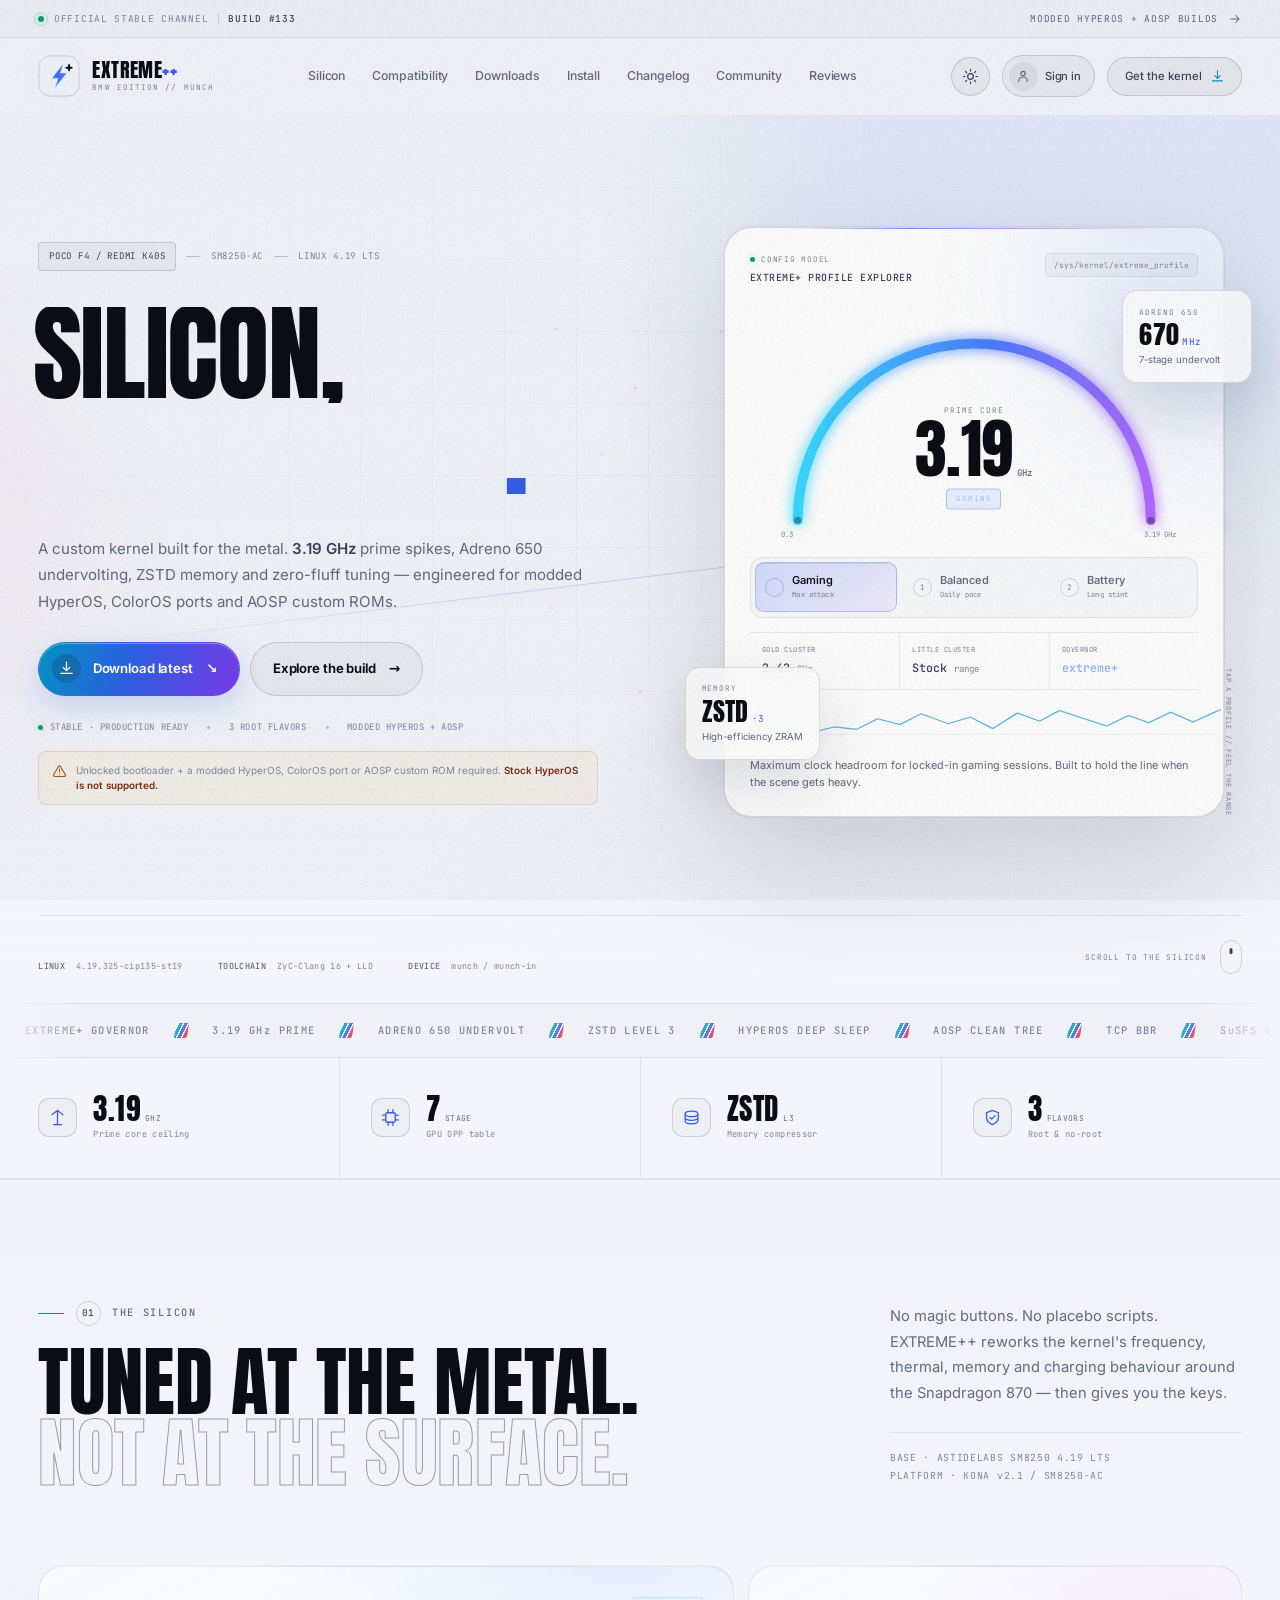
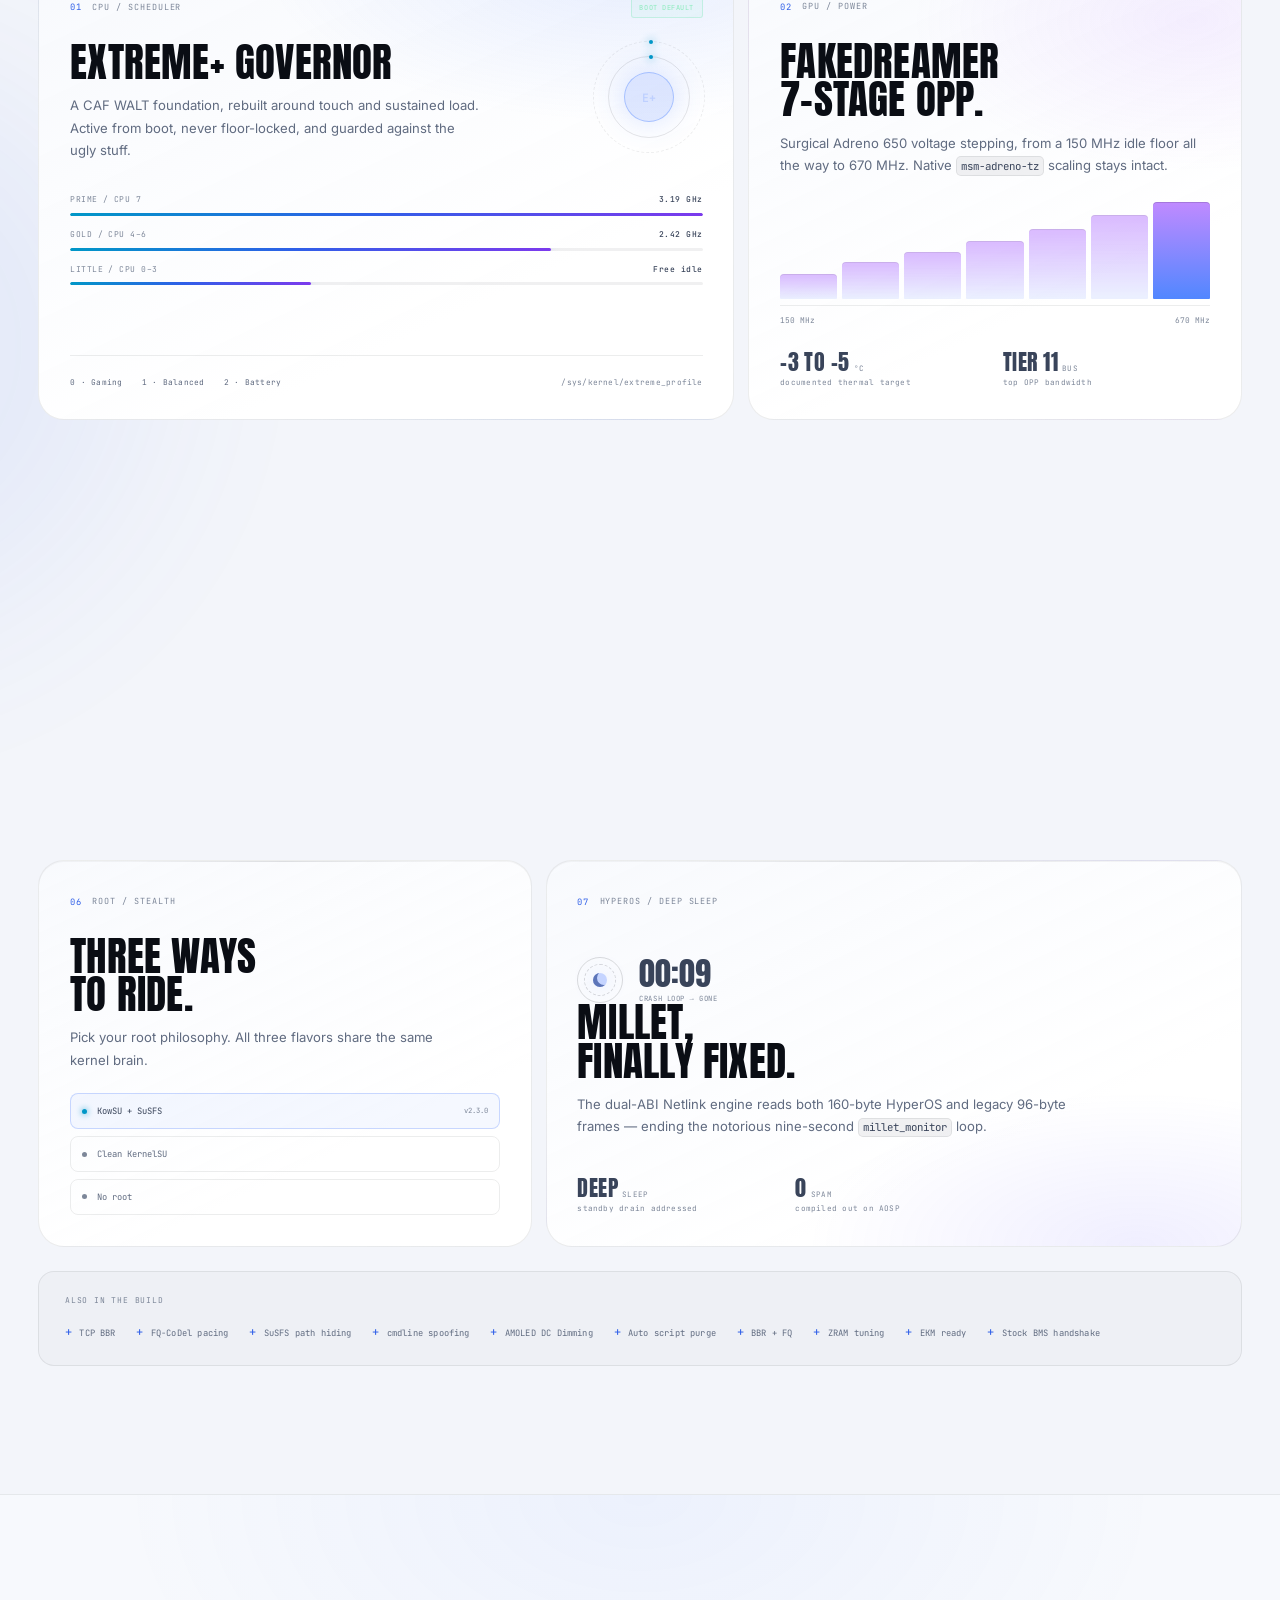
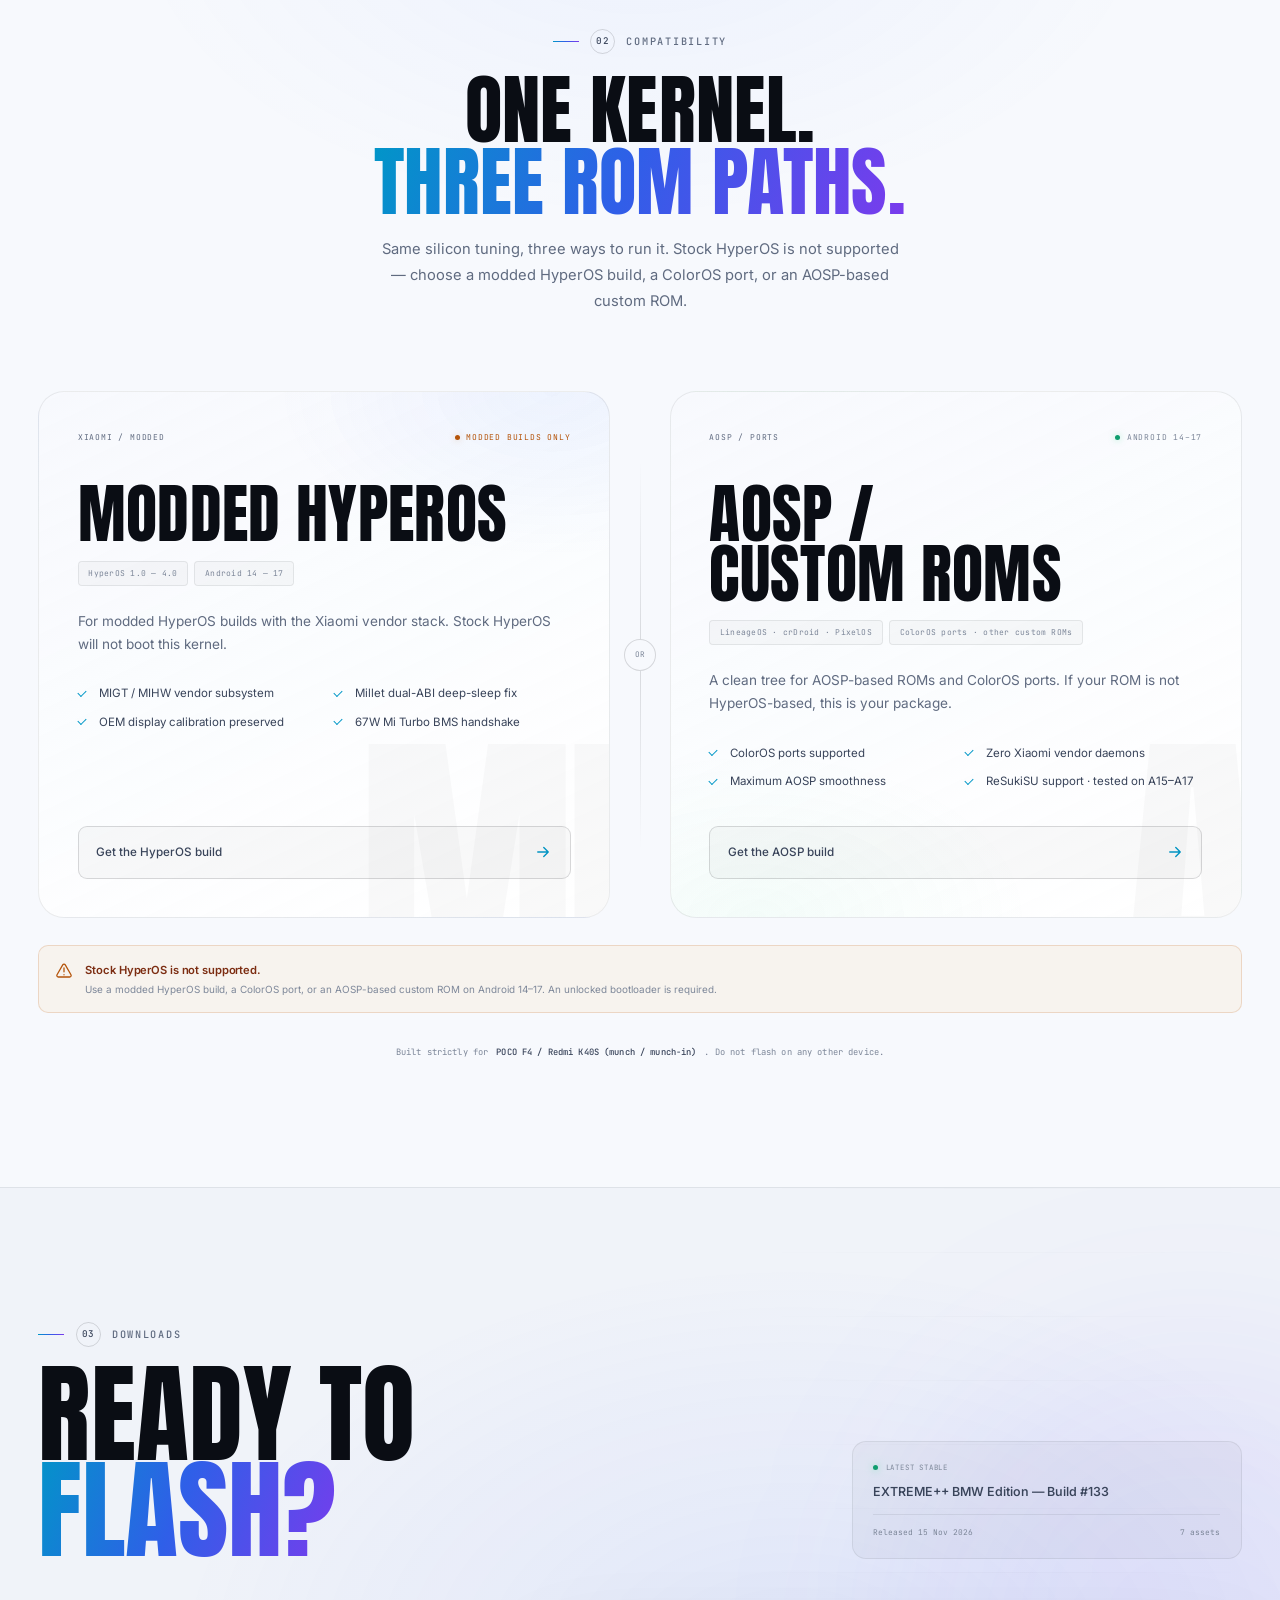
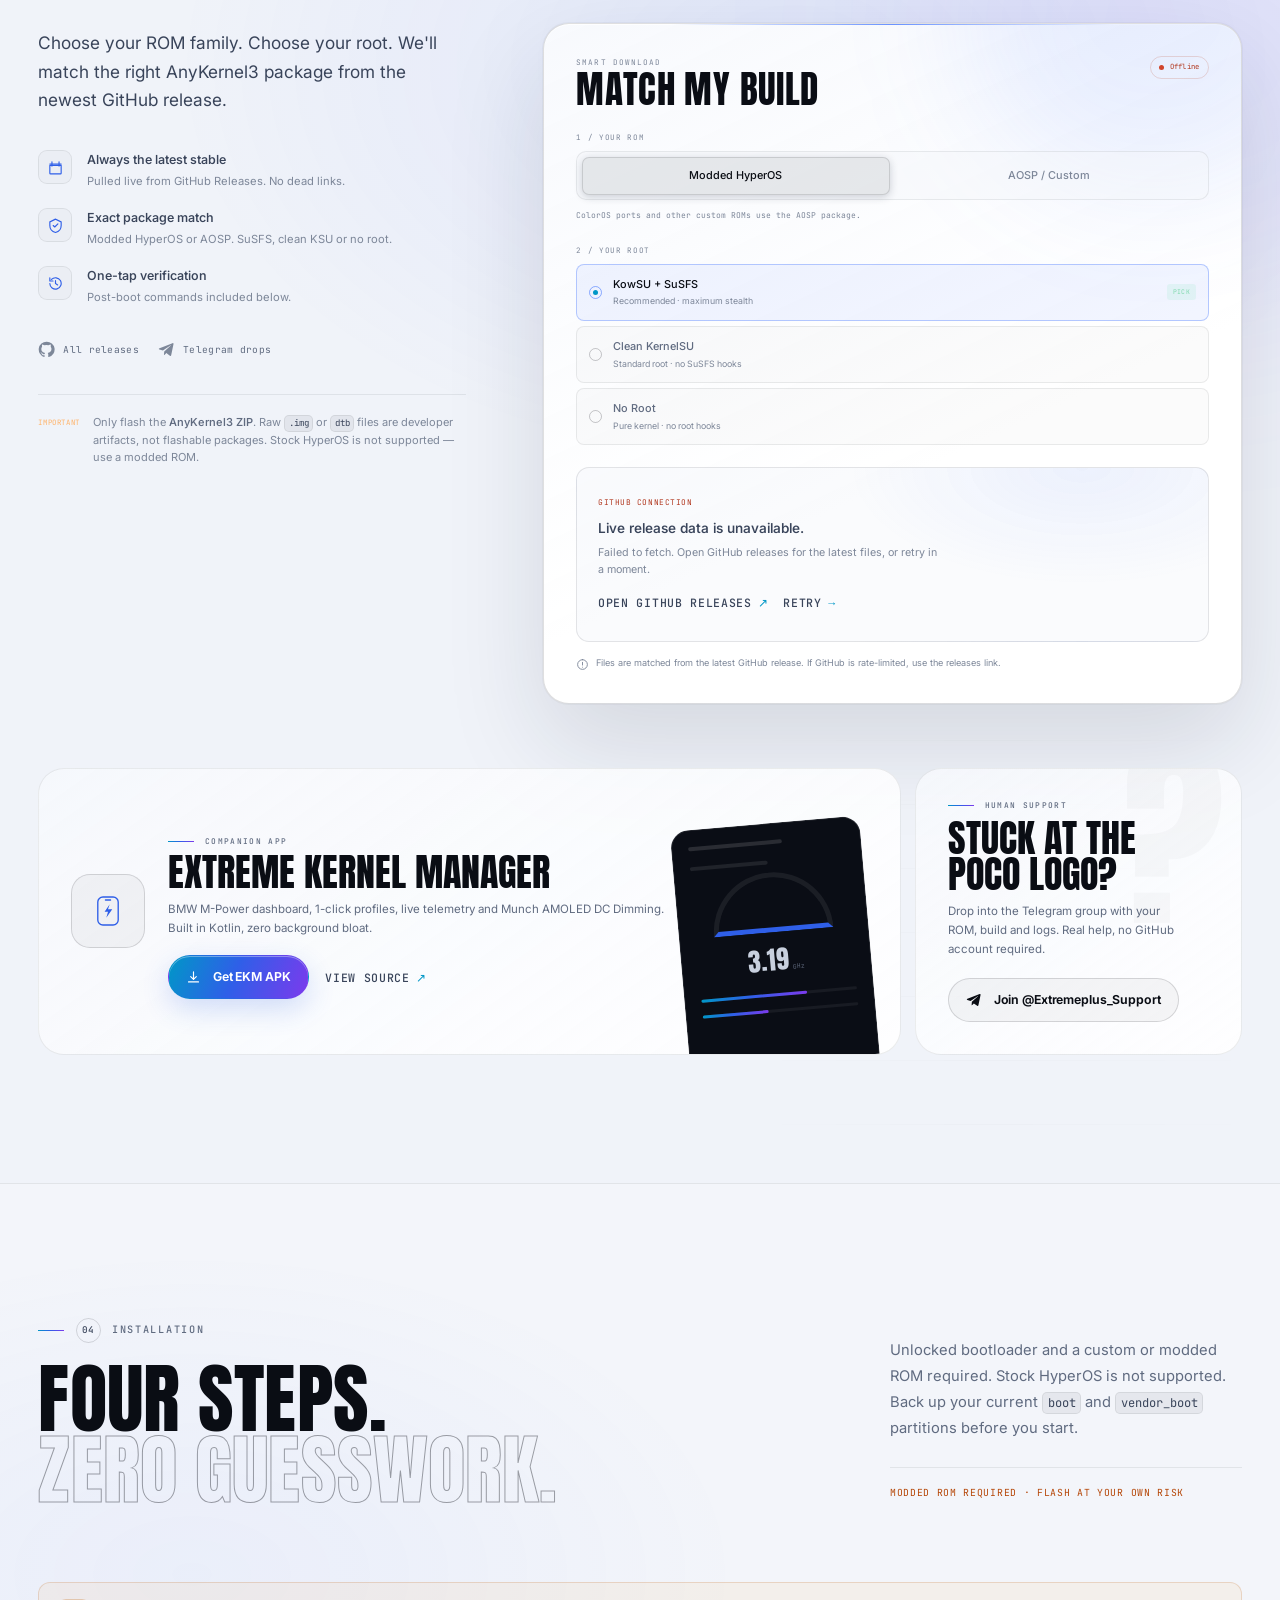
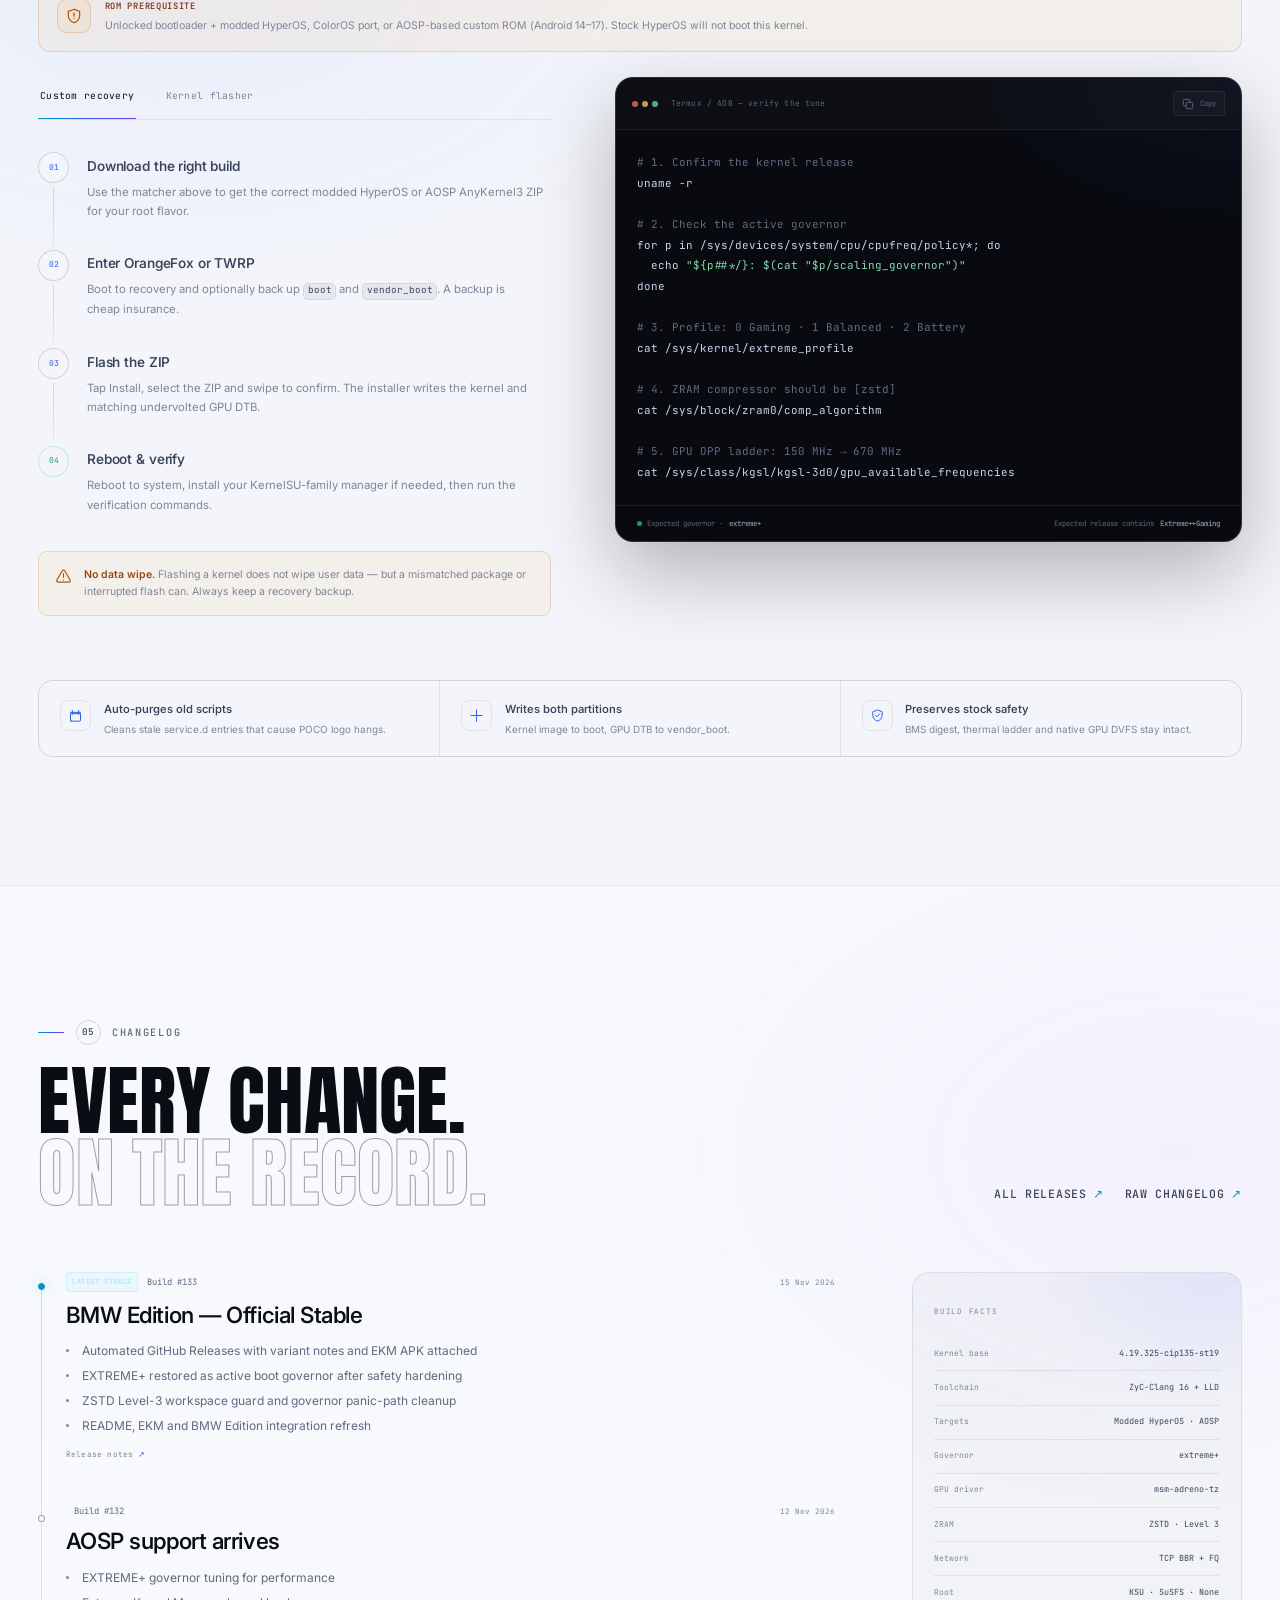
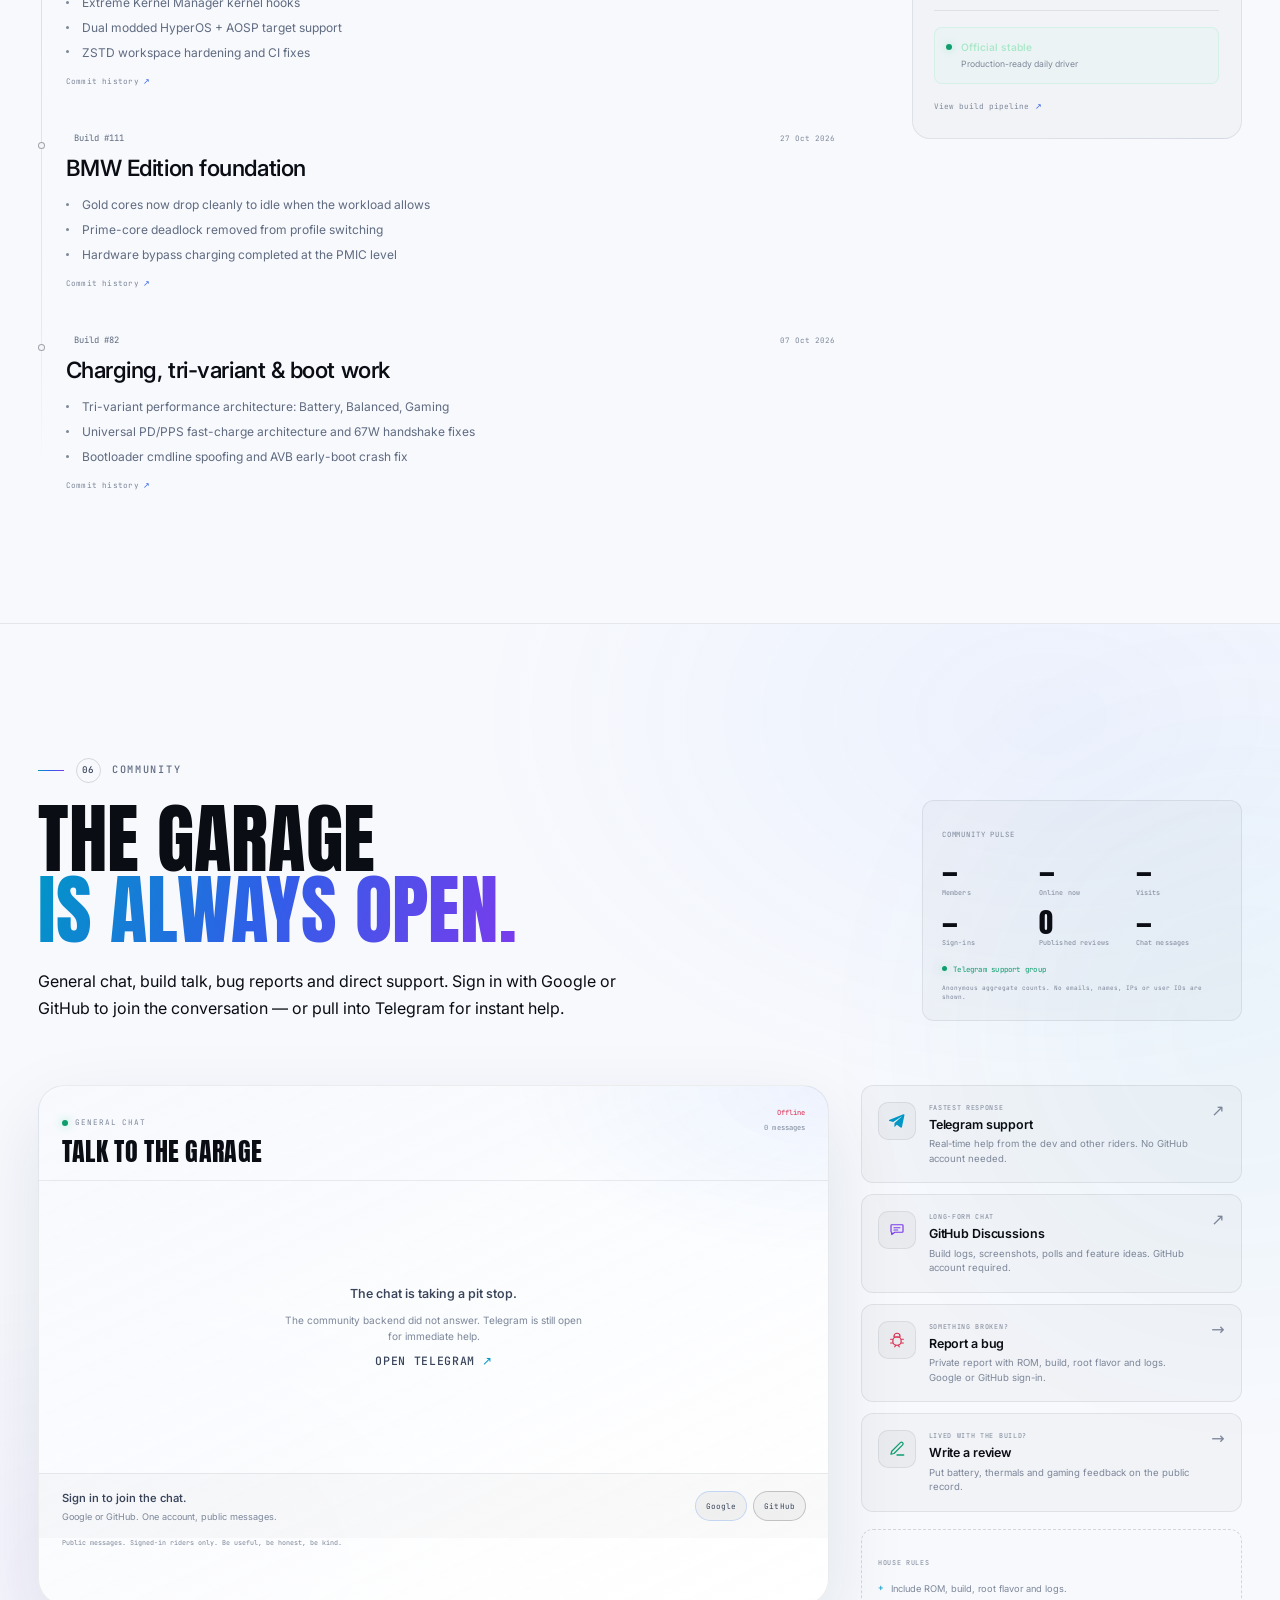
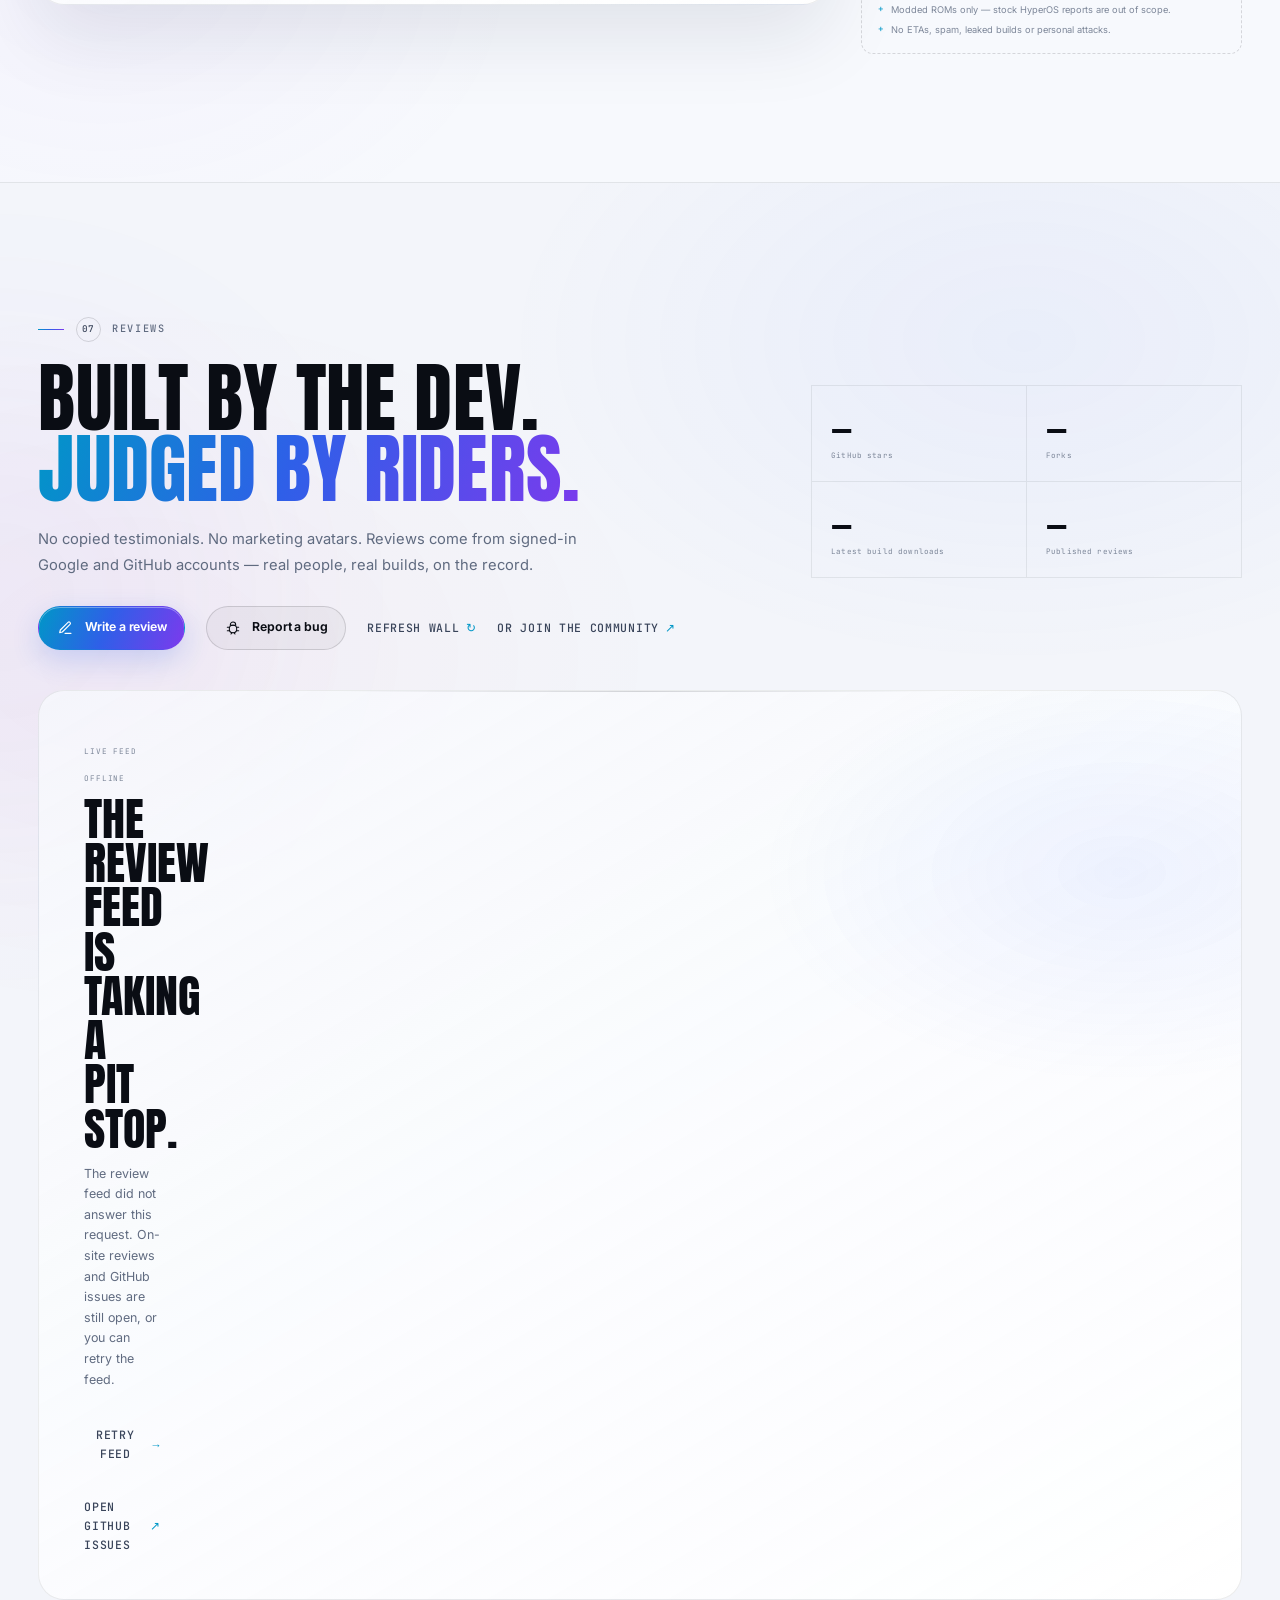
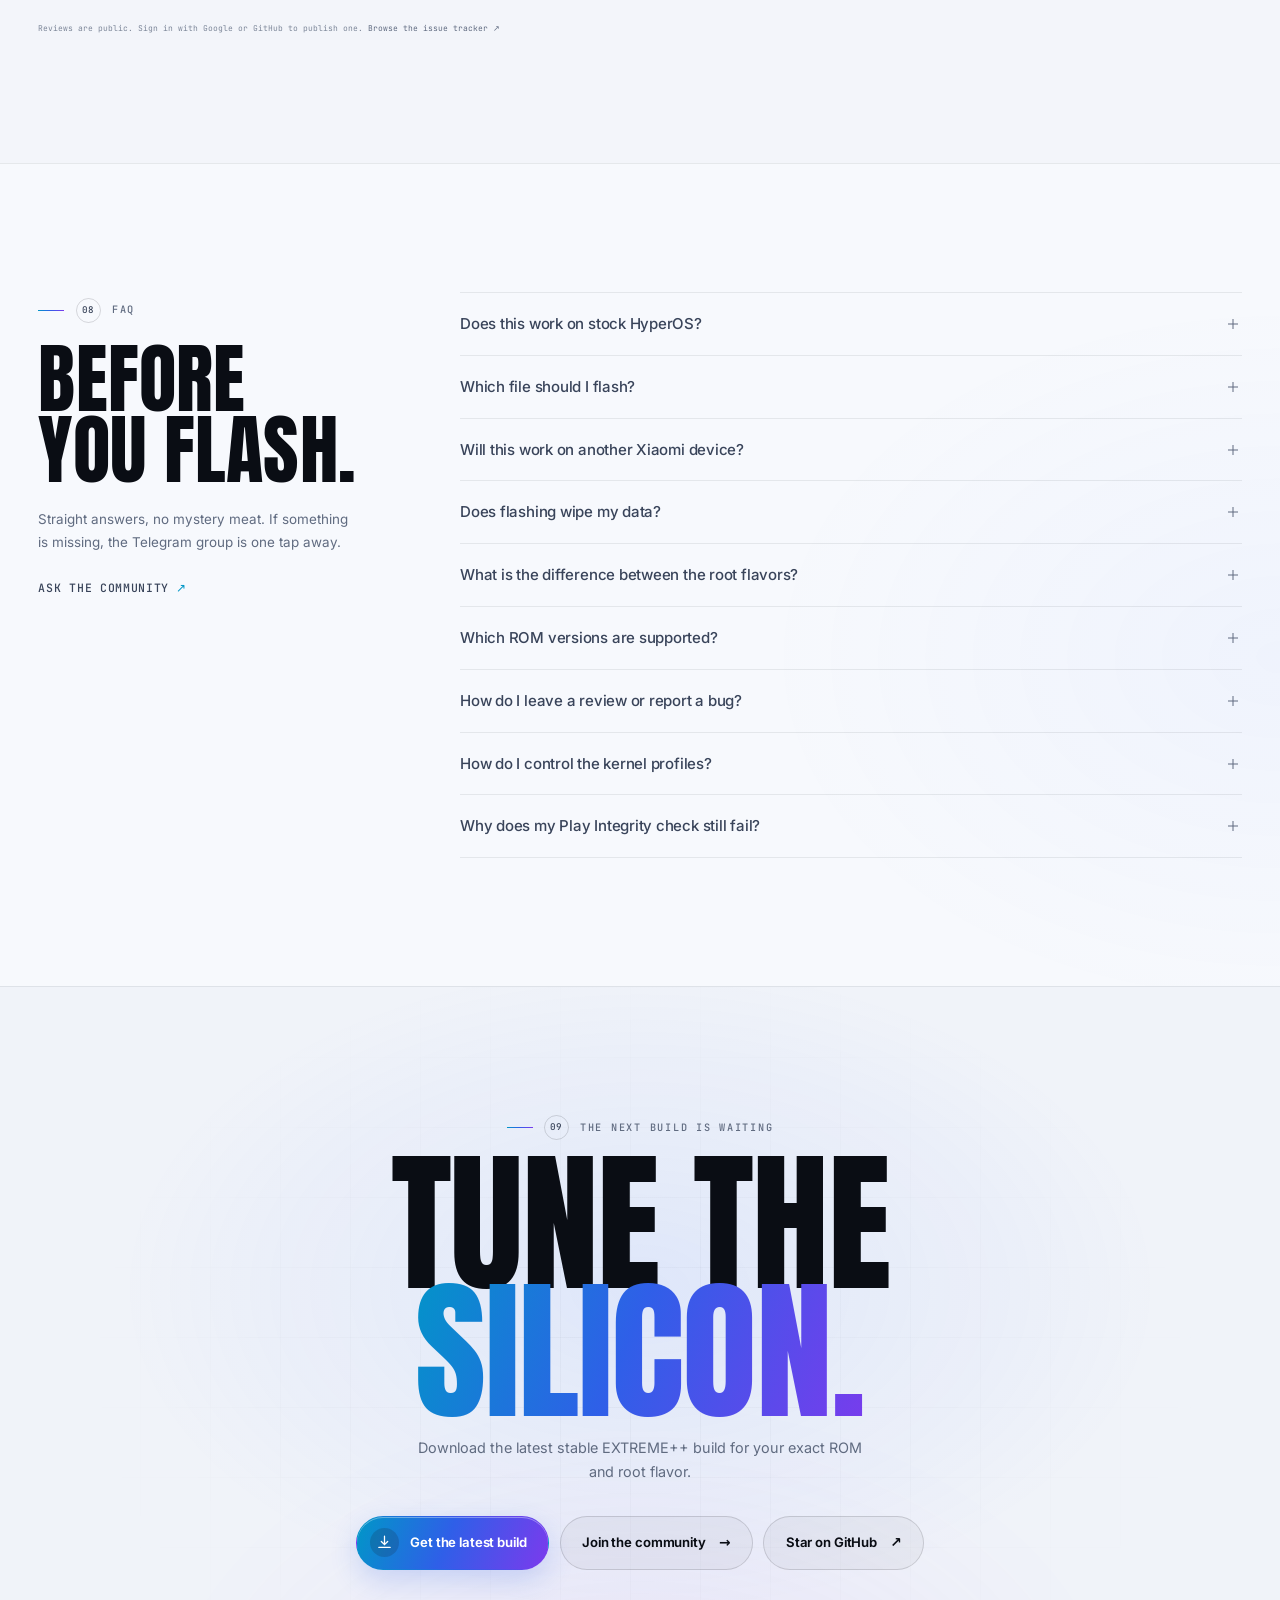
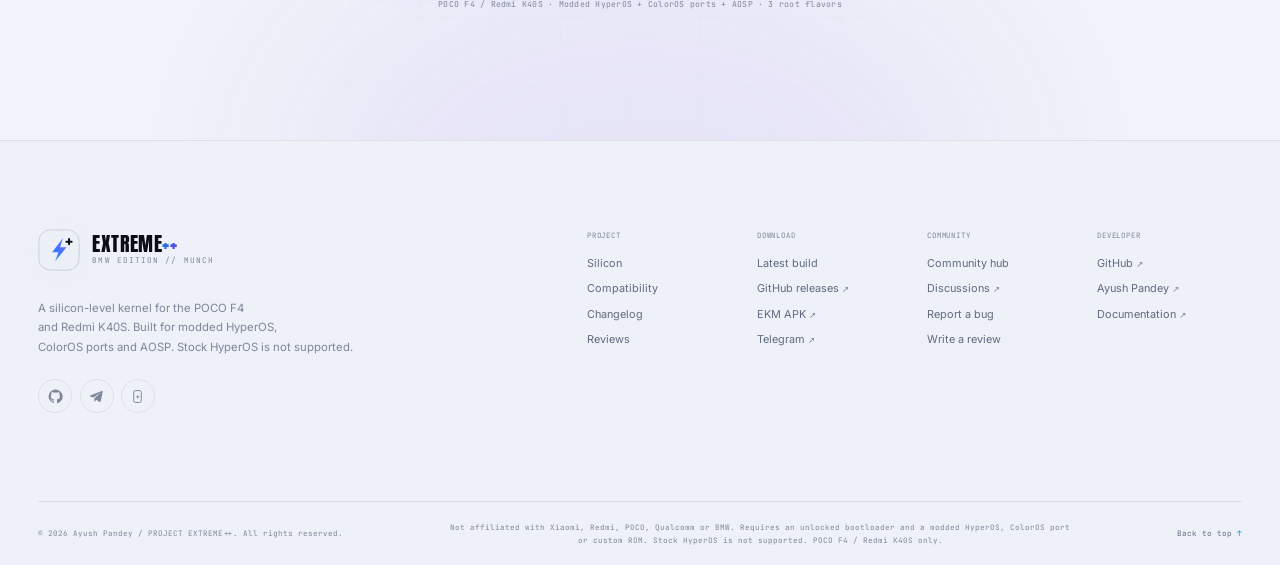
==== commit 3f0b8896: "Add community profiles, moderation, reports and analytics" ====
--- a/index.html
+++ b/index.html
@@ -1031,12 +1031,17 @@
           </div>
           <div class="community-pulse reveal" data-delay="1" role="group" aria-label="Community activity">
             <span class="community-pulse-label">COMMUNITY PULSE</span>
-            <div class="community-pulse-grid">
-              <div><span data-stars>—</span><small>GitHub stars</small></div>
-              <div><span data-review-count>0</span><small>Published reviews</small></div>
-              <div data-supabase-only><span data-chat-count>—</span><small>Chat messages</small></div>
+            <div class="community-pulse-grid community-pulse-grid--stats">
+              <div data-supabase-only><span data-stat="members">—</span><small>Members</small></div>
+              <div data-supabase-only><span data-stat="online">—</span><small>Online now</small></div>
+              <div data-supabase-only><span data-stat="visits">—</span><small>Visits</small></div>
+              <div data-supabase-only><span data-stat="logins">—</span><small>Sign-ins</small></div>
+              <div><span data-stat="reviews">0</span><small>Published reviews</small></div>
+              <div data-supabase-only><span data-stat="chat">—</span><small>Chat messages</small></div>
+              <div data-github-only><span data-stars>—</span><small>GitHub stars</small></div>
             </div>
             <span class="community-pulse-status"><i aria-hidden="true"></i> Telegram support group</span>
+            <small class="community-pulse-note" data-supabase-only>Anonymous aggregate counts. No emails, names, IPs or user IDs are shown.</small>
           </div>
         </div>
 
@@ -1048,7 +1053,7 @@
                 <h3 id="chatTitle">Talk to the garage</h3>
               </div>
               <div class="chat-head-meta">
-                <span class="chat-status" id="chatStatus" role="status">Connecting…</span>
+                <span class="chat-status" id="chatStatus">Connecting…</span>
                 <span class="chat-count" id="chatCount">— messages</span>
               </div>
             </div>
@@ -1446,7 +1451,7 @@
           <span class="field-hint"><span id="reviewCharCount">0</span> / 1200</span>
         </div>
 
-        <p class="form-status" id="reviewStatus" role="status" hidden></p>
+        <p class="form-status" id="reviewStatus" hidden></p>
 
         <button class="button button--primary button--full" id="reviewSubmit" type="submit">
           <span data-review-submit-label>Continue on GitHub</span>
@@ -1532,7 +1537,7 @@
           <span>I am running a modded HyperOS, ColorOS port or AOSP-based custom ROM — not stock HyperOS.</span>
         </label>
 
-        <p class="form-status" id="bugStatus" role="status" hidden></p>
+        <p class="form-status" id="bugStatus" hidden></p>
 
         <button class="button button--primary button--full" id="bugSubmit" type="submit">
           <span data-bug-submit-label>Continue on GitHub</span>
@@ -1588,11 +1593,37 @@
 
       <div class="auth-actions" data-auth-signed-in hidden>
         <button class="button button--primary button--full" type="button" data-auth-continue>Continue</button>
+        <a class="button button--ghost button--full" data-auth-profile hidden href="./profile.html">View my profile <span class="button-arrow" aria-hidden="true">→</span></a>
+        <a class="button button--ghost button--full" data-auth-admin hidden href="./admin.html">Moderation dashboard <span class="button-arrow" aria-hidden="true">↗</span></a>
         <button class="button button--ghost button--full" type="button" id="authSignOut">Sign out</button>
       </div>
 
-      <p class="form-status" id="authStatus" role="status" hidden></p>
+      <p class="form-status" id="authStatus" hidden></p>
       <p class="form-note">By continuing you agree to the house rules: be useful, be honest, be kind.</p>
+    </div>
+  </dialog>
+
+  <dialog class="review-dialog report-dialog" id="reportDialog" aria-labelledby="reportDialogTitle">
+    <div class="review-dialog-shell">
+      <button class="dialog-close" id="reportDialogClose" type="button" aria-label="Close report form">
+        <svg width="18" height="18" viewBox="0 0 24 24" fill="none" aria-hidden="true"><path d="m6 6 12 12M18 6 6 18" stroke="currentColor" stroke-width="1.8" stroke-linecap="round"/></svg>
+      </button>
+      <span class="section-kicker">Community safety</span>
+      <h2 id="reportDialogTitle">Flag <span class="text-gradient">a problem.</span></h2>
+      <p class="dialog-lede">Reports go to the moderation team only. Give a short, specific reason so the content can be reviewed quickly.</p>
+      <div class="report-preview" id="reportPreview" hidden></div>
+      <form class="review-form" id="reportForm" novalidate>
+        <input type="hidden" id="reportTargetType" name="targetType">
+        <input type="hidden" id="reportTargetId" name="targetId">
+        <div class="form-field">
+          <label for="reportReason">What is wrong?</label>
+          <textarea id="reportReason" name="reason" rows="4" minlength="5" maxlength="500" placeholder="e.g. Harassment, spam, scam link, personal information..." required></textarea>
+          <span class="field-hint"><span id="reportCharCount">0</span> / 500</span>
+        </div>
+        <p class="form-status" id="reportStatus" hidden></p>
+        <button class="button button--primary button--full" id="reportSubmit" type="submit"><span>Send report</span></button>
+        <p class="form-note">False or abusive reports can also be moderated. Reports are private.</p>
+      </form>
     </div>
   </dialog>
 
--- a/assets/css/style.css
+++ b/assets/css/style.css
@@ -4780,13 +4780,42 @@
   gap: 0.08rem;
 }
 
-.review-user strong {
+.review-user strong,
+.review-user .review-author-link {
   overflow: hidden;
   color: var(--text-soft);
   font-size: 0.65rem;
   font-weight: 550;
+  text-decoration: none;
   text-overflow: ellipsis;
   white-space: nowrap;
+}
+
+.review-user .review-author-link:hover {
+  color: var(--blue);
+}
+
+.review-card-actions {
+  display: flex;
+  justify-content: flex-end;
+  margin-top: 0.35rem;
+}
+
+.report-link {
+  padding: 0.15rem 0;
+  border: 0;
+  background: none;
+  color: var(--faint);
+  font-family: var(--font-mono);
+  font-size: 0.44rem;
+  letter-spacing: 0.04em;
+  text-transform: uppercase;
+  cursor: pointer;
+  transition: color 0.2s ease;
+}
+
+.report-link:hover {
+  color: var(--red);
 }
 
 .review-user span {
@@ -5956,6 +5985,14 @@
   grid-template-columns: repeat(2, 1fr);
 }
 
+.community-pulse-grid--stats {
+  grid-template-columns: repeat(3, minmax(0, 1fr));
+}
+
+html[data-community="github"] .community-pulse-grid--stats {
+  grid-template-columns: repeat(2, minmax(0, 1fr));
+}
+
 .community-pulse-grid > div {
   display: flex;
   min-width: 0;
@@ -5995,6 +6032,26 @@
   border-radius: 50%;
   background: var(--green);
   box-shadow: 0 0 8px rgba(79, 227, 156, 0.55);
+}
+
+.community-pulse-note {
+  display: block;
+  margin-top: 0.55rem;
+  color: var(--faint);
+  font-family: var(--font-mono);
+  font-size: 0.38rem;
+  line-height: 1.55;
+}
+
+.report-preview {
+  margin-top: 1rem;
+  padding: 0.7rem 0.8rem;
+  border: 1px solid var(--line);
+  border-radius: 8px;
+  background: rgba(var(--ink-rgb), 0.025);
+  color: var(--text-soft);
+  font-size: 0.66rem;
+  overflow-wrap: anywhere;
 }
 
 .community-layout {
@@ -6187,11 +6244,22 @@
   gap: 0.45rem;
 }
 
-.chat-message-head strong {
+.chat-message-head strong,
+.chat-message-head .chat-author-link {
   color: var(--text);
   font-size: 0.66rem;
   font-weight: 600;
   letter-spacing: -0.005em;
+  text-decoration: none;
+}
+
+.chat-message-head .chat-author-link:hover {
+  color: var(--blue);
+}
+
+.chat-message-head .chat-report {
+  margin-left: auto;
+  font-size: 0.4rem;
 }
 
 .chat-message-head time {
@@ -8085,6 +8153,10 @@
     gap: 0.45rem;
   }
 
+  .community-pulse-grid--stats {
+    grid-template-columns: repeat(2, minmax(0, 1fr));
+  }
+
   .community-pulse-grid span {
     font-size: 1.3rem;
   }
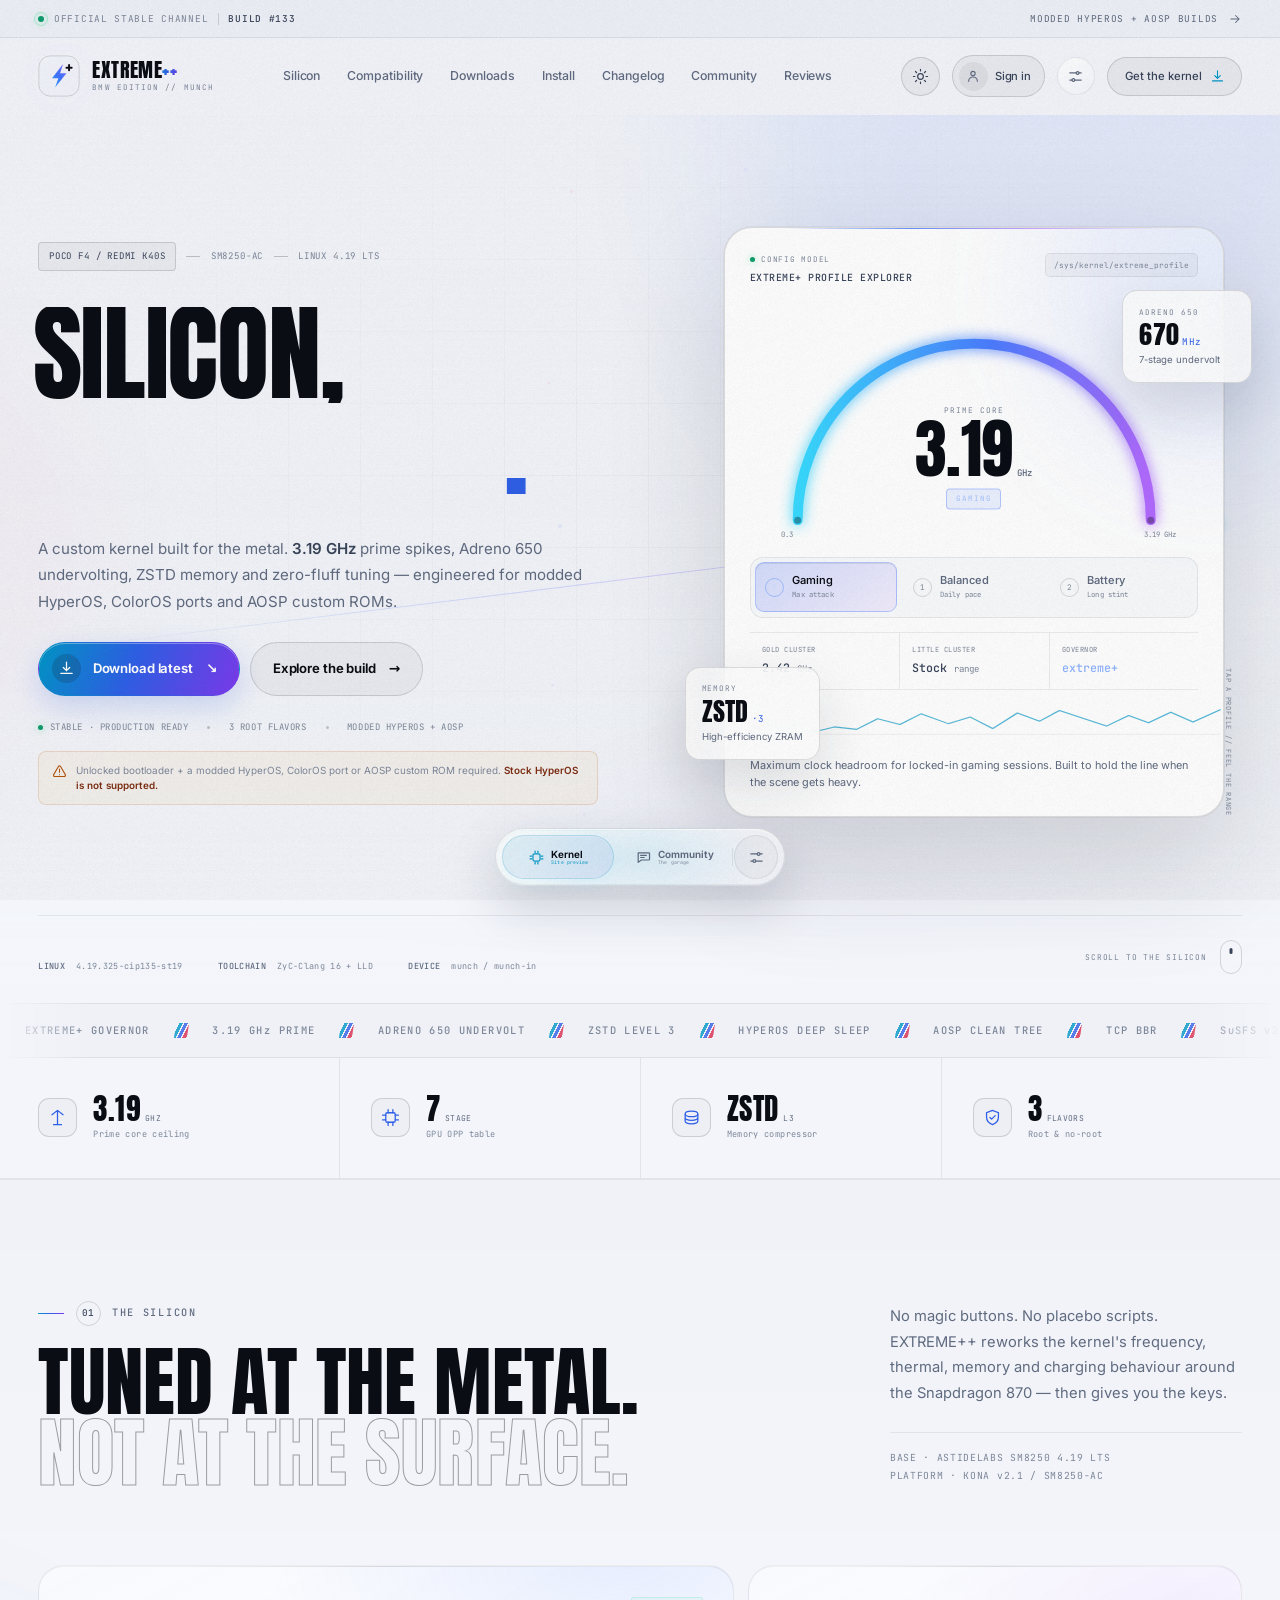
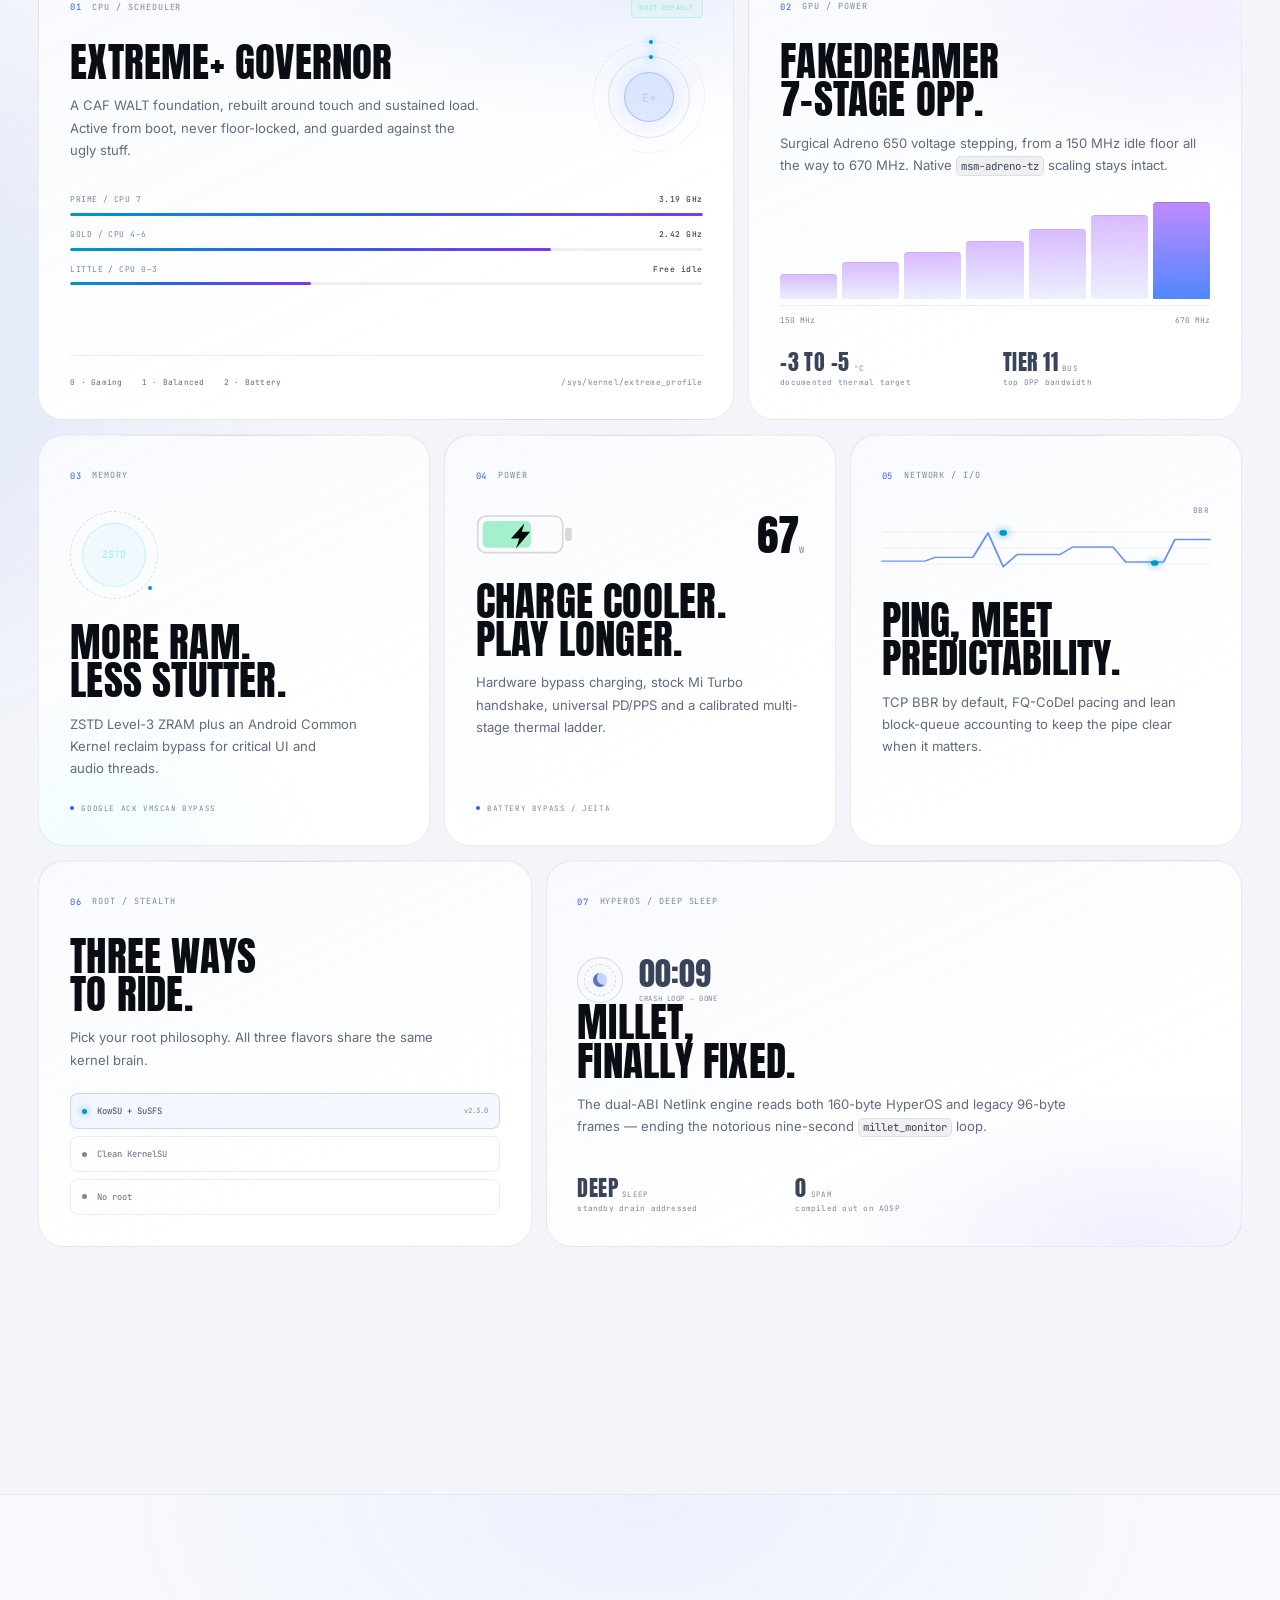
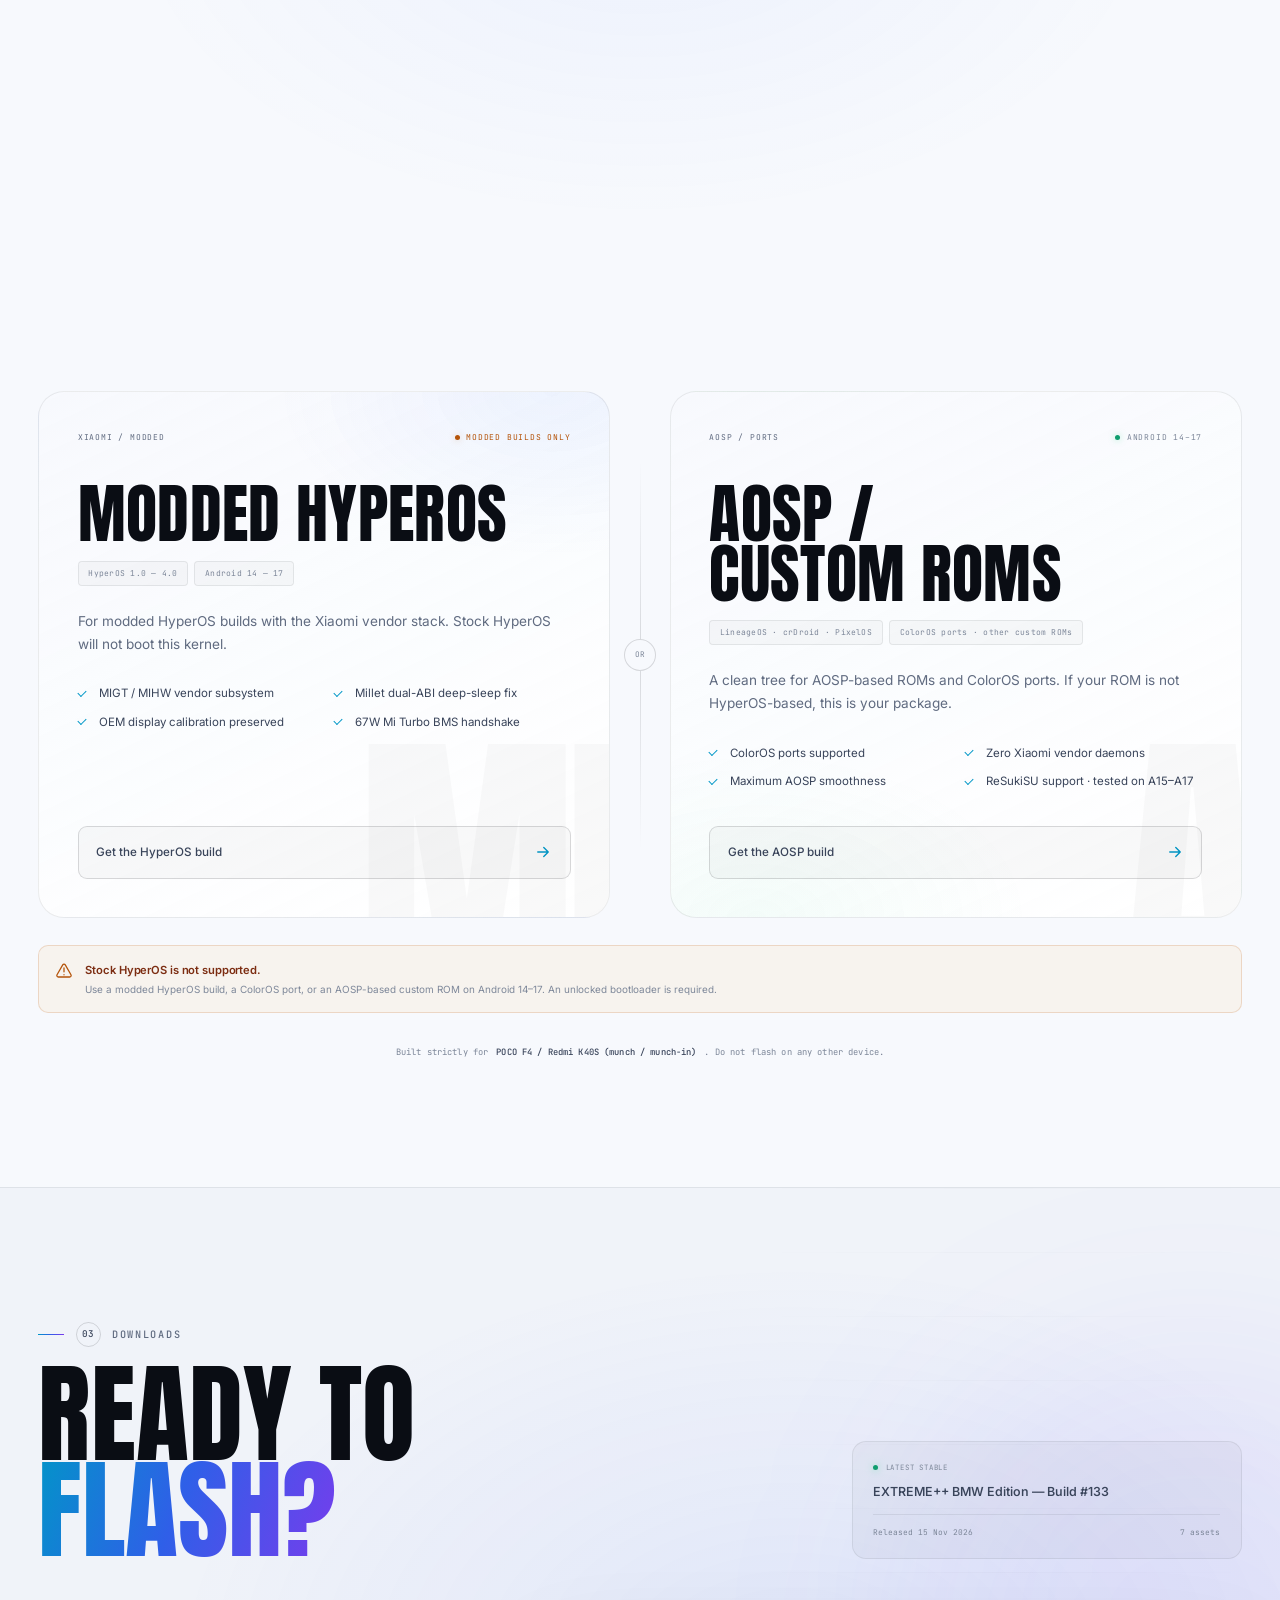
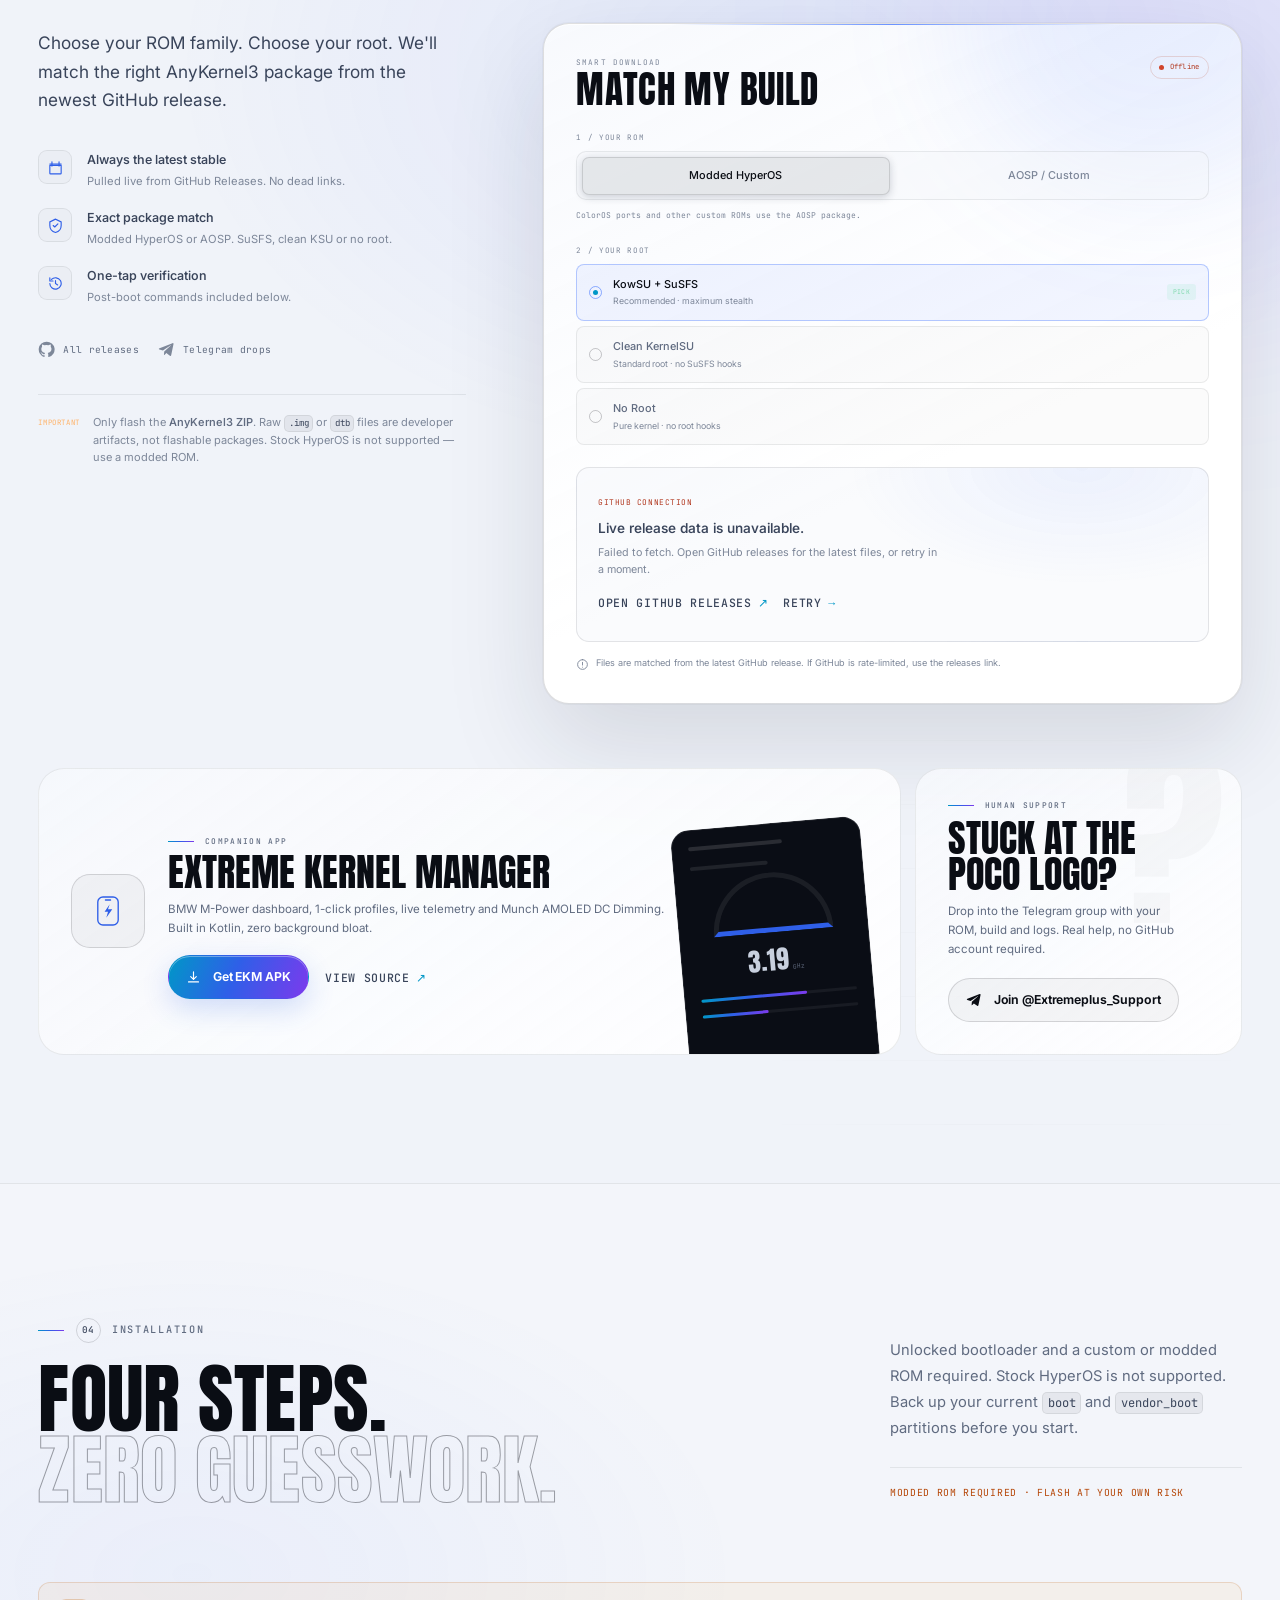
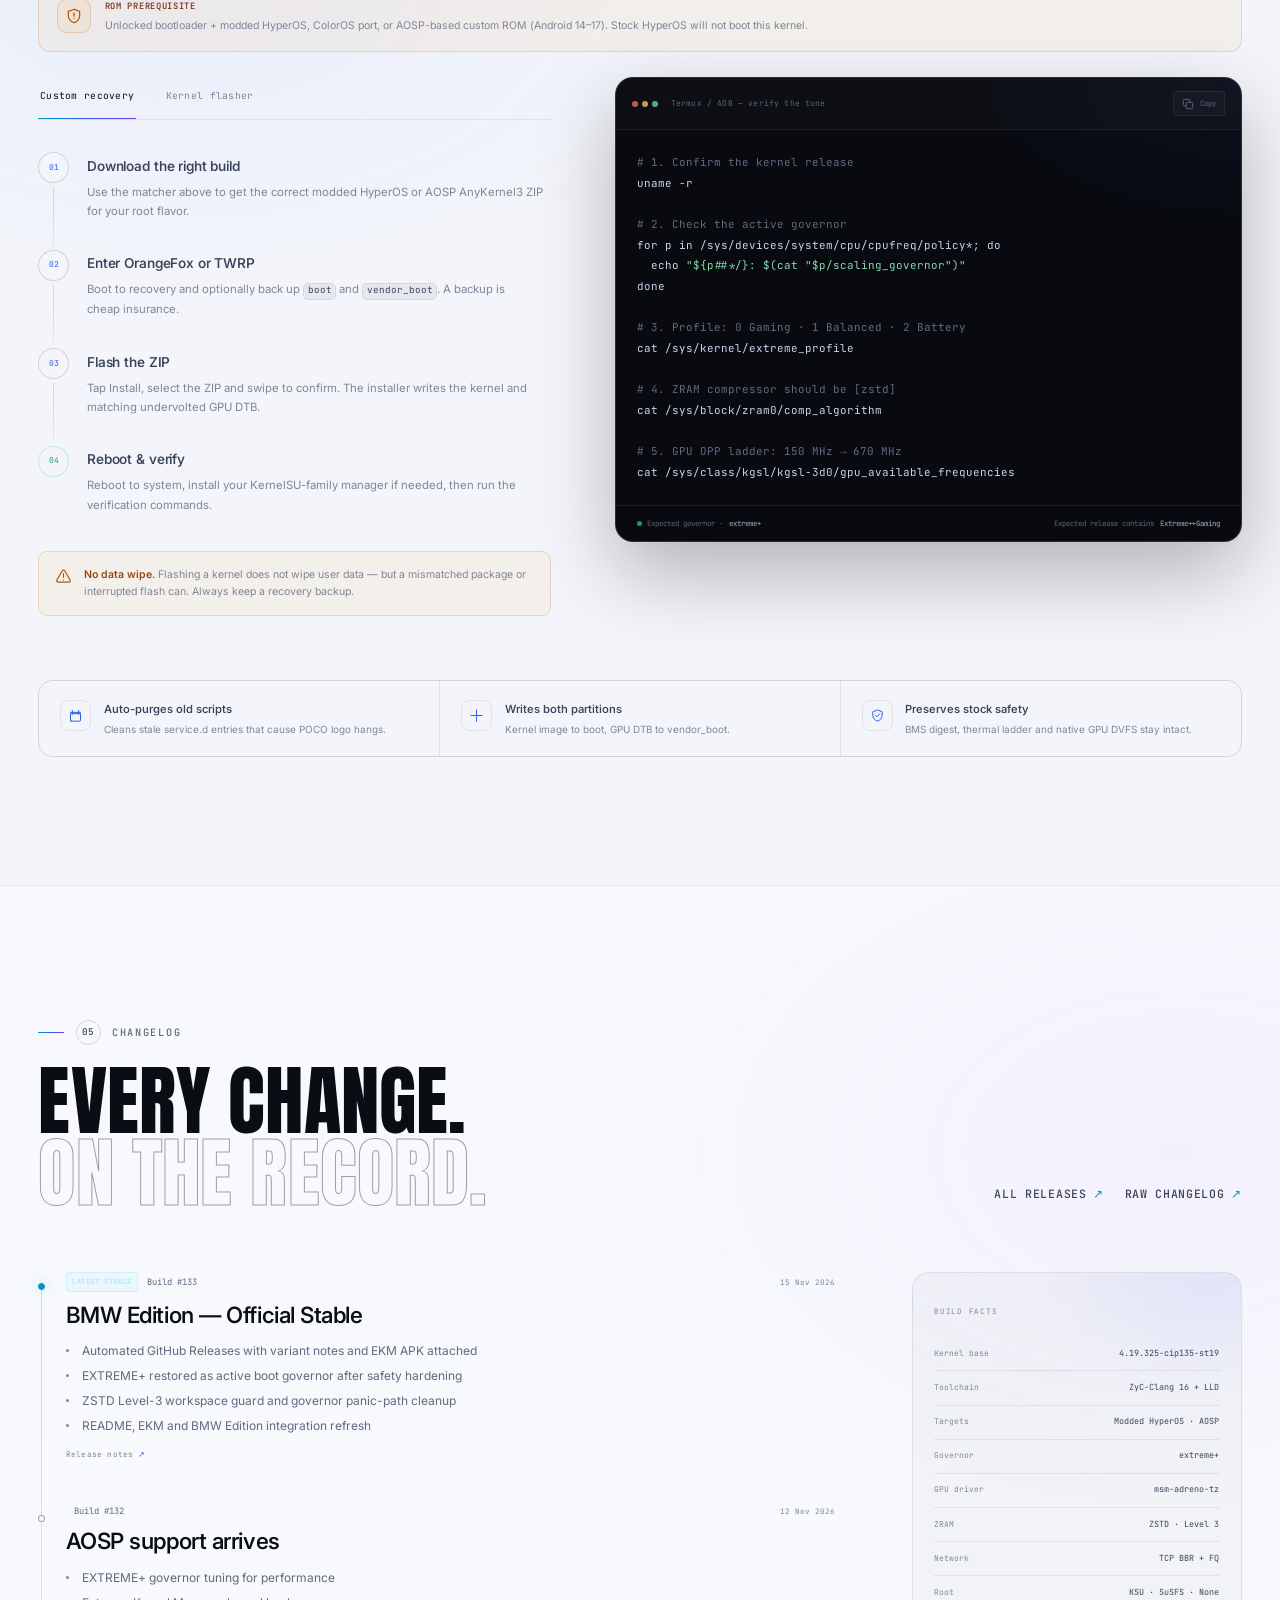
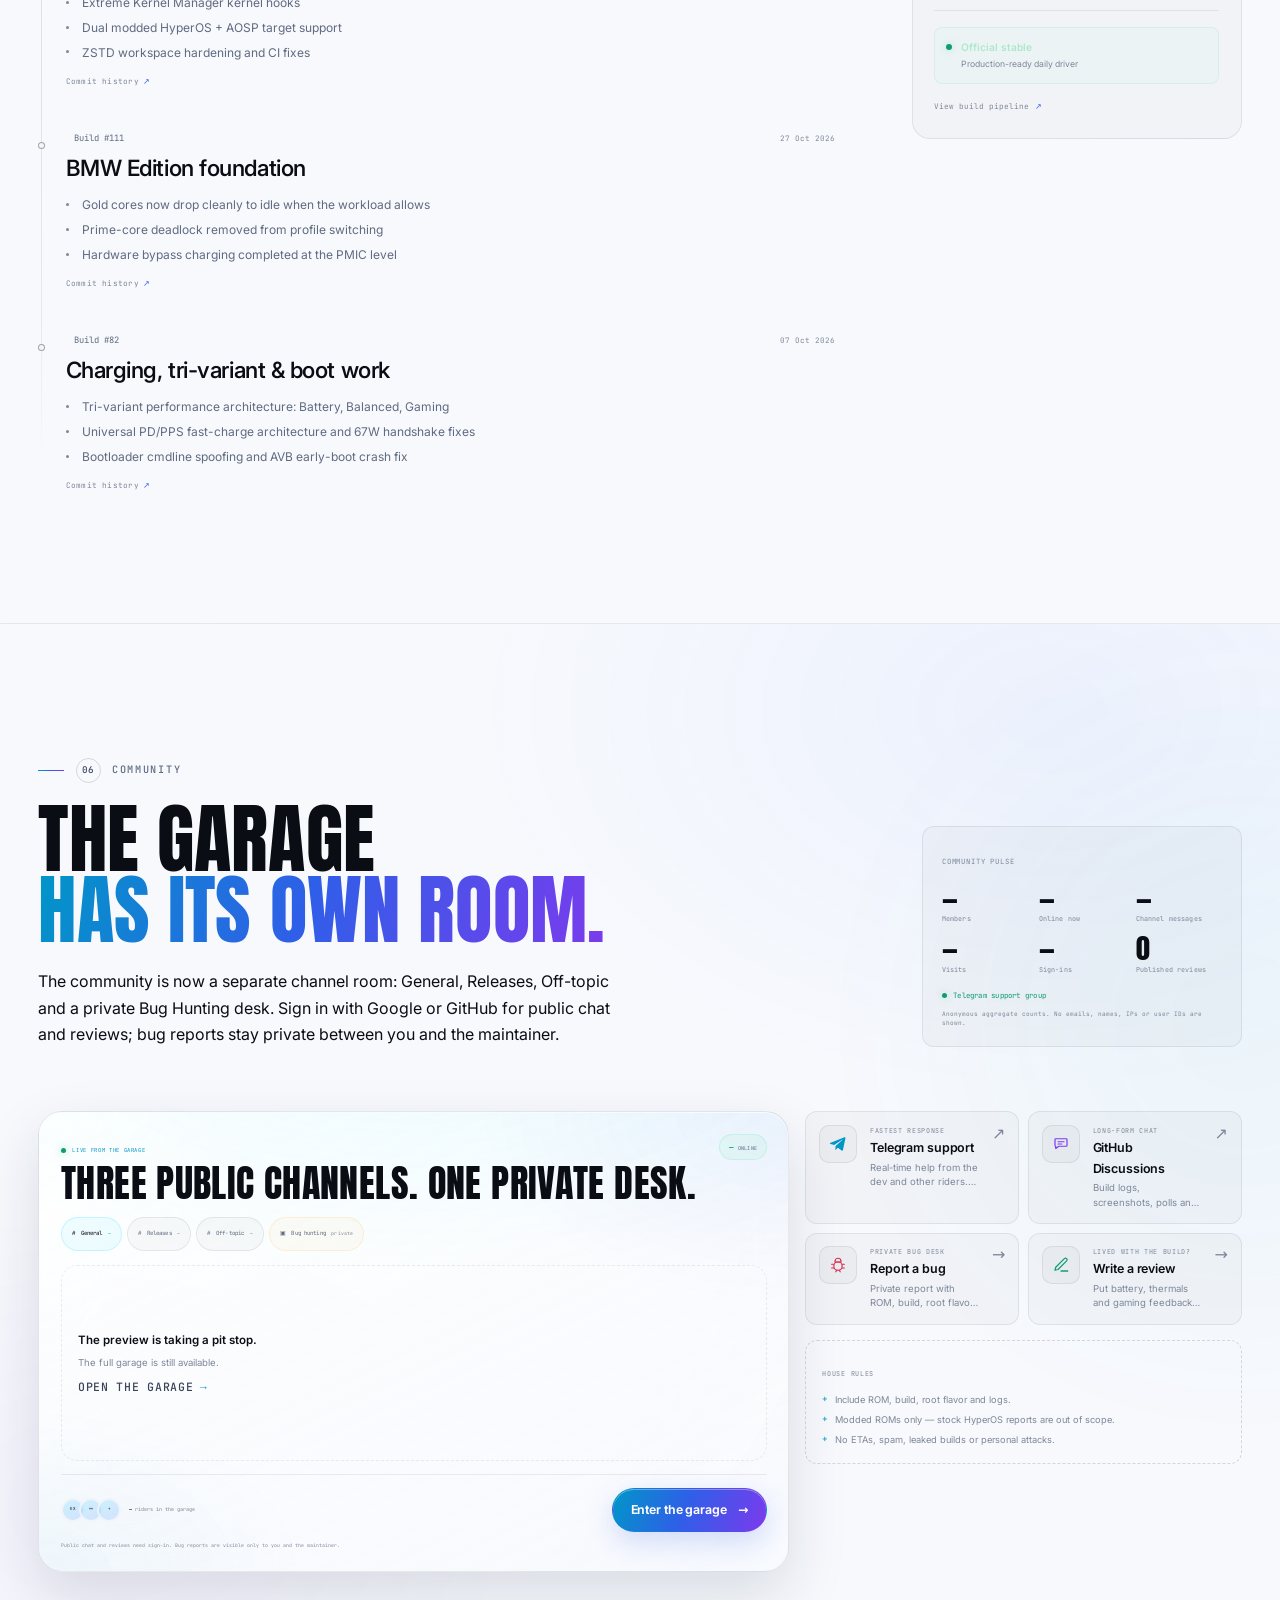
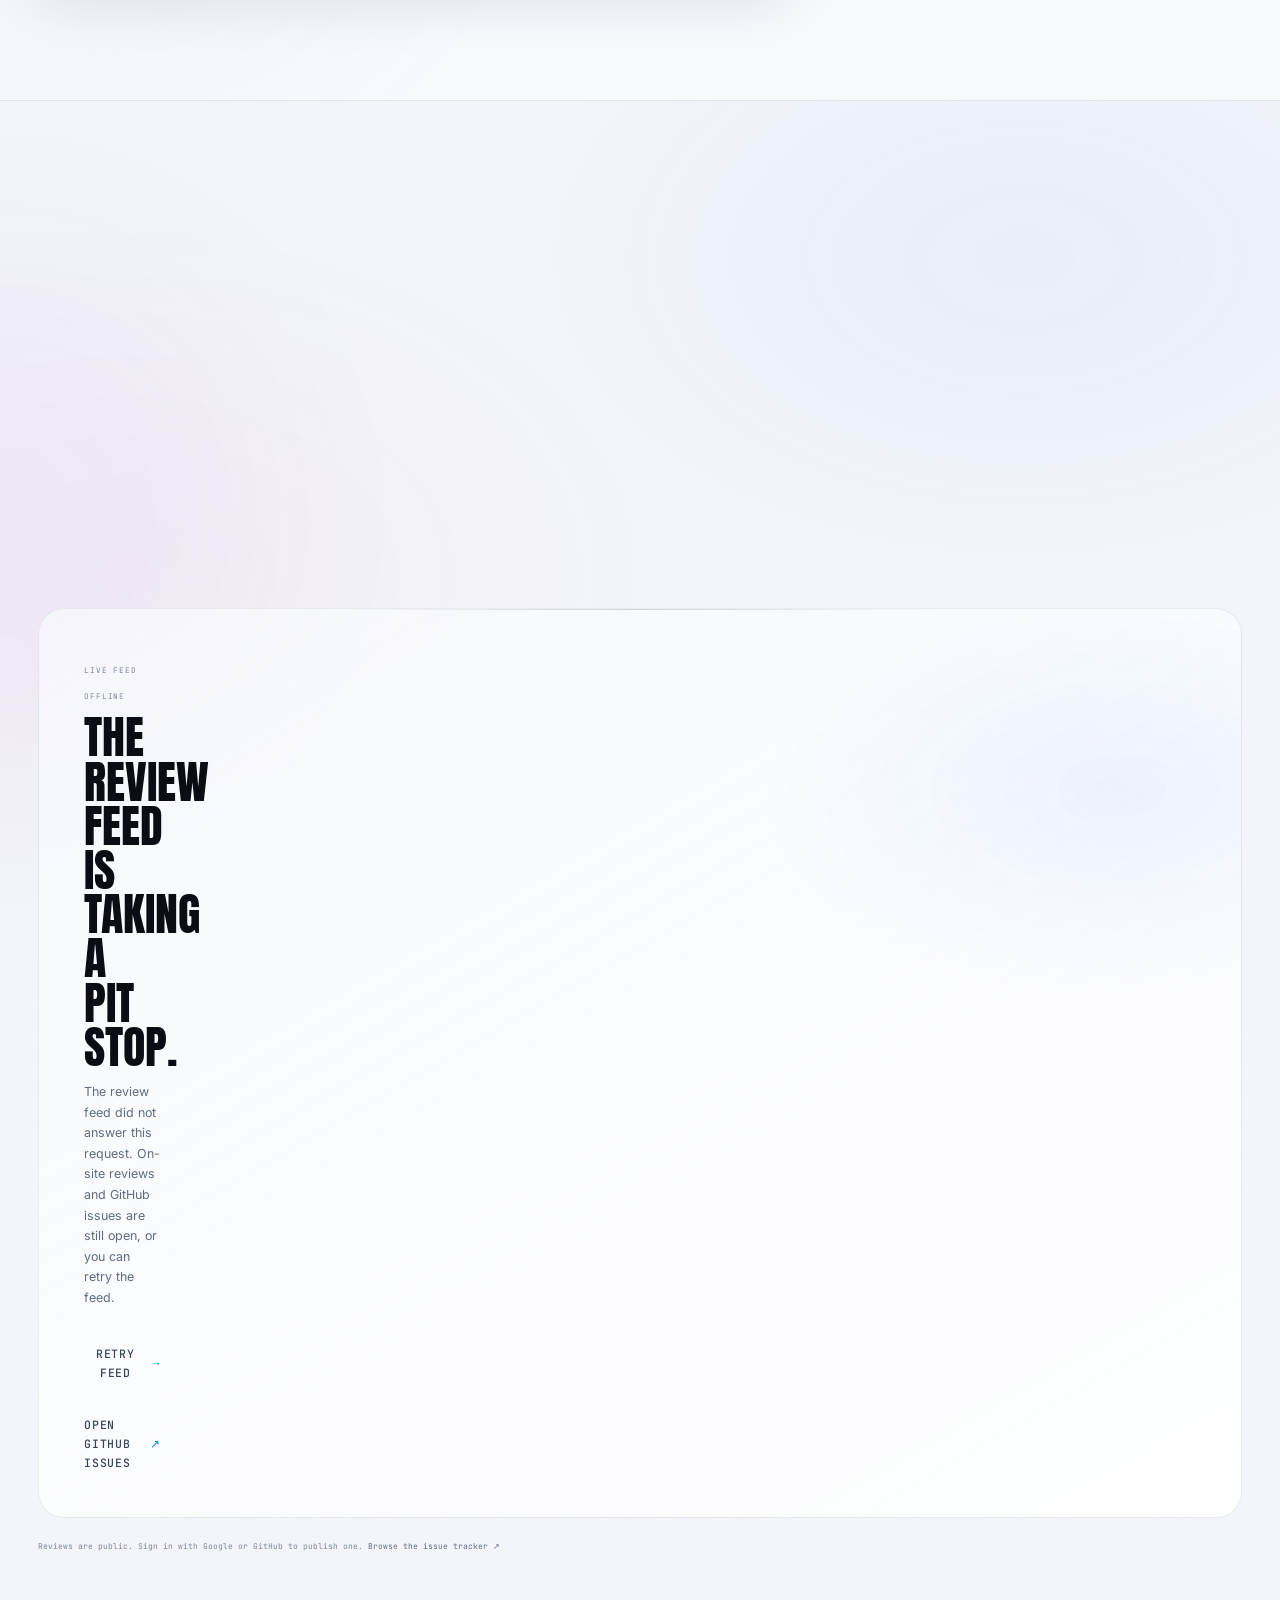
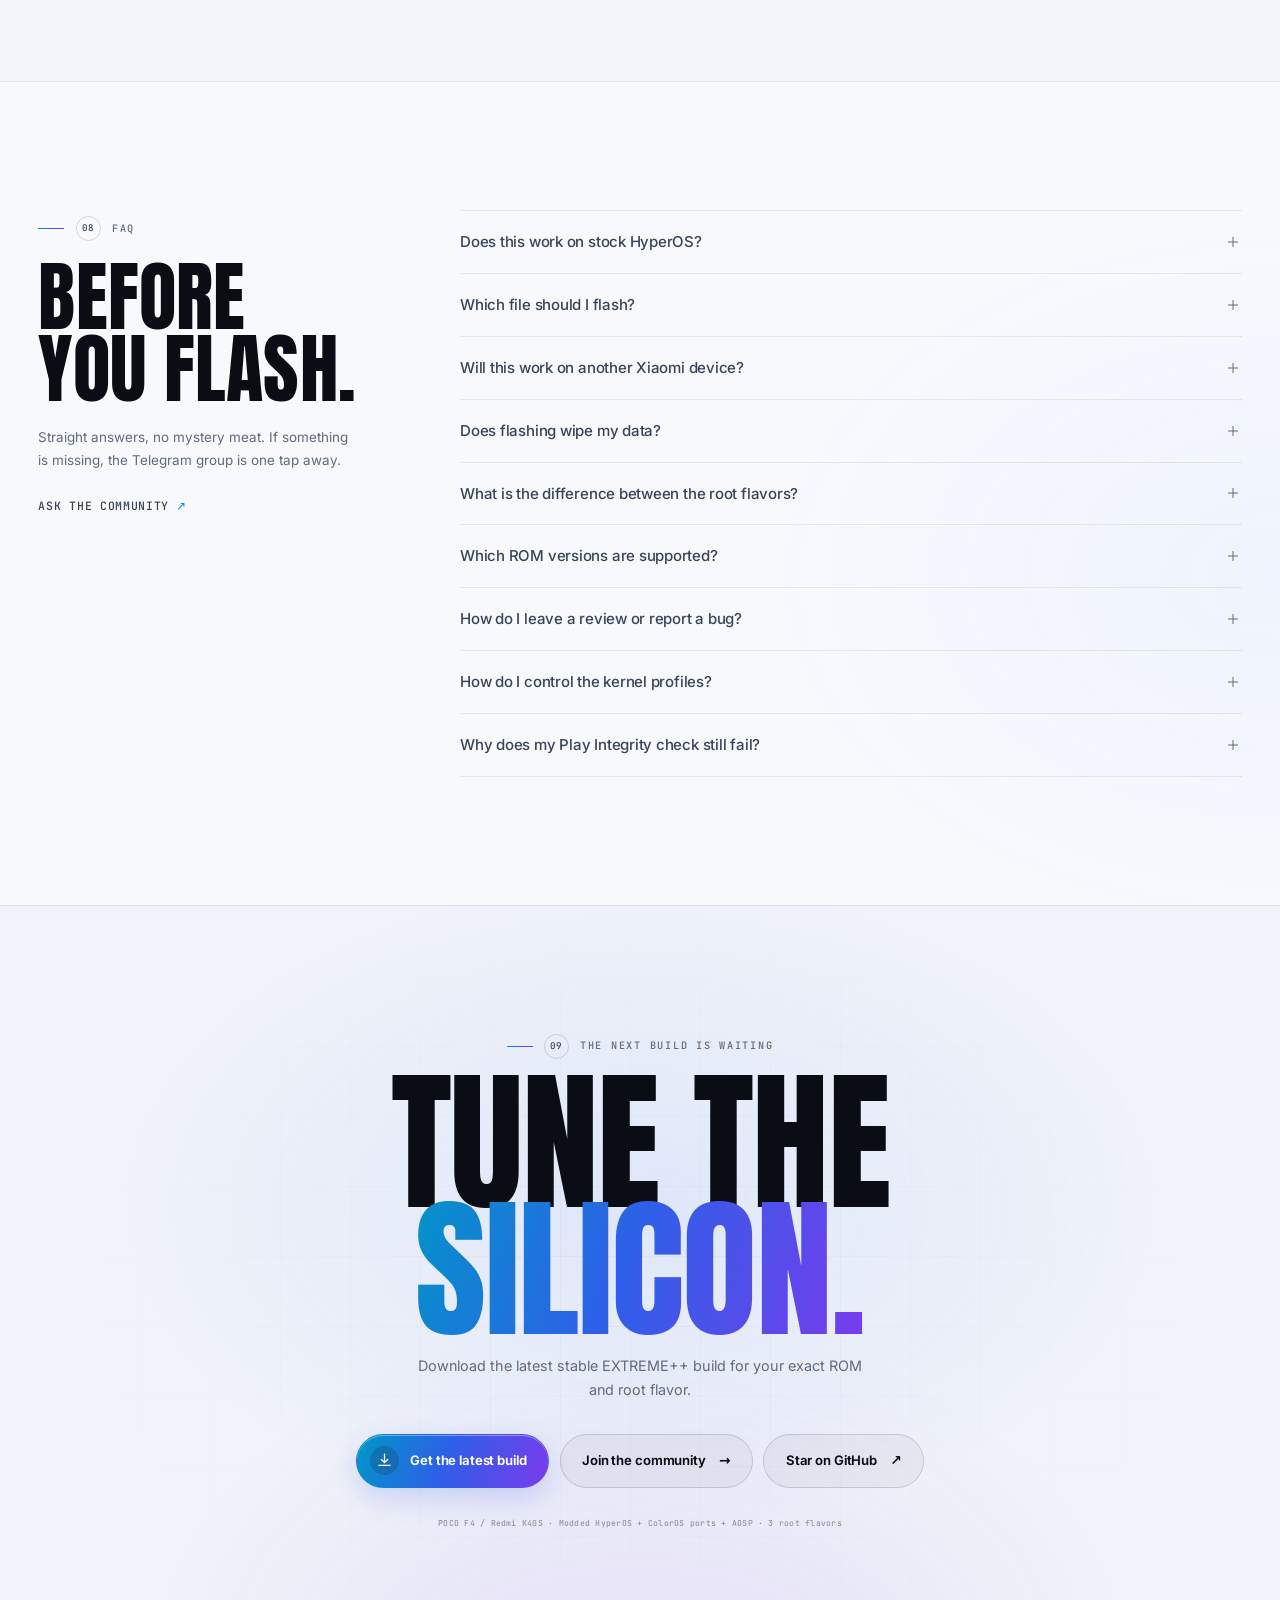
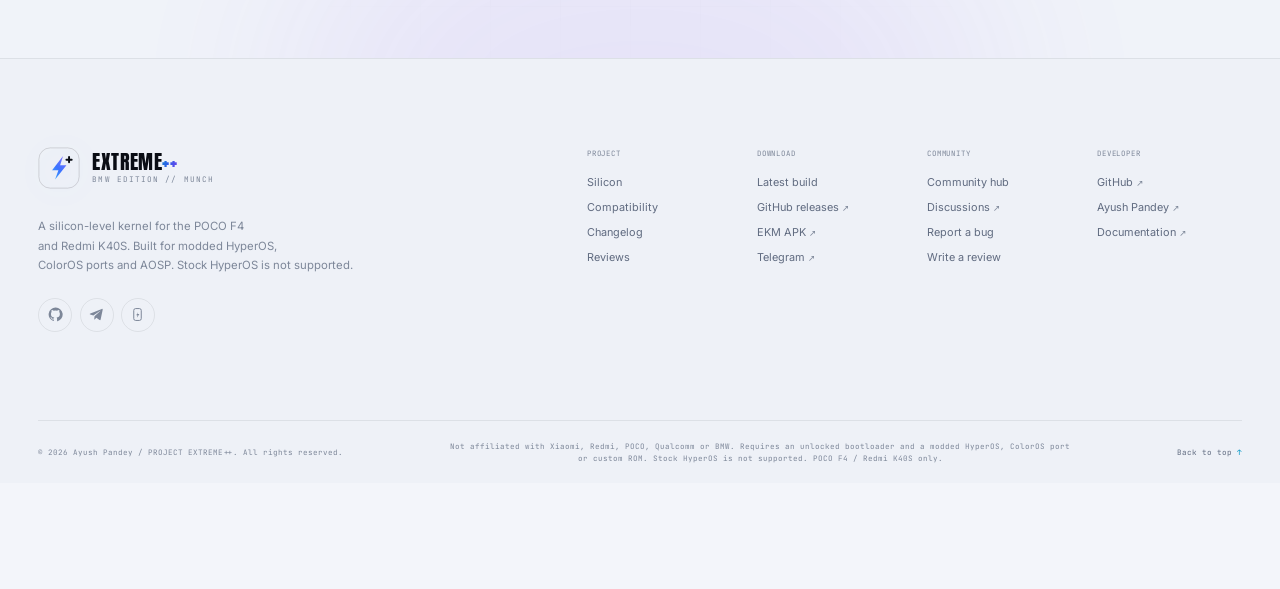
==== commit cce1211a: "Build Telegram-style community with forwarding and liquid glass" ====
--- a/index.html
+++ b/index.html
@@ -49,6 +49,7 @@
     })();
   </script>
   <link rel="stylesheet" href="./assets/css/style.css">
+  <link rel="stylesheet" href="./assets/css/liquid-glass.css">
 
   <script type="application/ld+json">
   {
@@ -125,7 +126,7 @@
         <a href="#downloads">Downloads</a>
         <a href="#install">Install</a>
         <a href="#changelog">Changelog</a>
-        <a href="#community">Community</a>
+        <a href="./community.html">Community</a>
         <a href="#reviews">Reviews</a>
       </nav>
 
@@ -140,6 +141,9 @@
           </span>
           <span class="auth-trigger-label" data-auth-label>Sign in</span>
         </button>
+        <button class="header-settings" type="button" data-open-settings aria-label="Open site settings" title="Settings">
+          <svg viewBox="0 0 24 24" fill="none" aria-hidden="true"><path d="M4 7h9M17 7h3M4 17h3M11 17h9" stroke="currentColor" stroke-width="1.7" stroke-linecap="round"/><circle cx="15" cy="7" r="2" stroke="currentColor" stroke-width="1.7"/><circle cx="9" cy="17" r="2" stroke="currentColor" stroke-width="1.7"/></svg>
+        </button>
         <a class="header-cta" href="#downloads">
           <span>Get the kernel</span>
           <svg width="15" height="15" viewBox="0 0 24 24" fill="none" aria-hidden="true"><path d="M12 3v12m0 0 4.5-4.5M12 15l-4.5-4.5M4 19h16" stroke="currentColor" stroke-width="1.8" stroke-linecap="round" stroke-linejoin="round"/></svg>
@@ -160,7 +164,7 @@
         <a href="#downloads"><span>03</span> Downloads</a>
         <a href="#install"><span>04</span> Install</a>
         <a href="#changelog"><span>05</span> Changelog</a>
-        <a href="#community"><span>06</span> Community</a>
+        <a href="./community.html"><span>06</span> Community</a>
         <a href="#reviews"><span>07</span> Reviews</a>
         <a href="#faq"><span>08</span> FAQ</a>
       </nav>
@@ -169,6 +173,7 @@
           <span data-auth-label>Sign in to the community</span>
           <span aria-hidden="true">↗</span>
         </button>
+        <button type="button" data-open-settings>Site settings <span aria-hidden="true">◐</span></button>
         <a href="https://github.com/PandeyJI-9/Extreme-PLUS-kernel-munch/releases/latest" target="_blank" rel="noopener noreferrer">Latest release <span aria-hidden="true">↗</span></a>
         <a href="https://t.me/Extremeplus_Support" target="_blank" rel="noopener noreferrer">Telegram support <span aria-hidden="true">↗</span></a>
       </div>
@@ -1025,19 +1030,19 @@
         <div class="community-head">
           <div class="reveal">
             <span class="section-kicker"><span>06</span> Community</span>
-            <h2 class="section-title" id="communityTitle">The garage<br><span class="text-gradient">is always open.</span></h2>
-            <p class="community-intro" data-supabase-only>General chat, build talk, bug reports and direct support. Sign in with Google or GitHub to join the conversation — or pull into Telegram for instant help.</p>
-            <p class="community-intro" data-github-only>General chat, build talk, bug reports and direct support. Use Telegram for instant help or GitHub Discussions for longer threads while on-site accounts are not connected.</p>
+            <h2 class="section-title" id="communityTitle">The garage<br><span class="text-gradient">has its own room.</span></h2>
+            <p class="community-intro" data-supabase-only>The community is now a separate channel room: General, Releases, Off-topic and a private Bug Hunting desk. Sign in with Google or GitHub for public chat and reviews; bug reports stay private between you and the maintainer.</p>
+            <p class="community-intro" data-github-only>Channel chat is available when on-site accounts are connected. Telegram is still the fastest route for help; GitHub Discussions is best for longer build threads.</p>
           </div>
           <div class="community-pulse reveal" data-delay="1" role="group" aria-label="Community activity">
             <span class="community-pulse-label">COMMUNITY PULSE</span>
             <div class="community-pulse-grid community-pulse-grid--stats">
               <div data-supabase-only><span data-stat="members">—</span><small>Members</small></div>
               <div data-supabase-only><span data-stat="online">—</span><small>Online now</small></div>
+              <div data-supabase-only><span data-stat="chat">—</span><small>Channel messages</small></div>
               <div data-supabase-only><span data-stat="visits">—</span><small>Visits</small></div>
               <div data-supabase-only><span data-stat="logins">—</span><small>Sign-ins</small></div>
               <div><span data-stat="reviews">0</span><small>Published reviews</small></div>
-              <div data-supabase-only><span data-stat="chat">—</span><small>Chat messages</small></div>
               <div data-github-only><span data-stars>—</span><small>GitHub stars</small></div>
             </div>
             <span class="community-pulse-status"><i aria-hidden="true"></i> Telegram support group</span>
@@ -1045,67 +1050,54 @@
           </div>
         </div>
 
-        <div class="community-layout">
-          <article class="community-chat card-spotlight reveal" id="communityChat" aria-label="Community chat">
-            <div class="chat-head" data-supabase-only>
+        <div class="garage-preview-grid">
+          <article class="garage-preview card-spotlight reveal" data-supabase-only>
+            <div class="garage-preview-head">
               <div>
-                <span class="chat-kicker"><i class="chat-live-dot" aria-hidden="true"></i> GENERAL CHAT</span>
-                <h3 id="chatTitle">Talk to the garage</h3>
-              </div>
-              <div class="chat-head-meta">
-                <span class="chat-status" id="chatStatus">Connecting…</span>
-                <span class="chat-count" id="chatCount">— messages</span>
-              </div>
-            </div>
-
-            <div class="chat-live-shell" data-supabase-only>
-              <span class="sr-only" id="chatAnnouncements" role="status" aria-live="polite"></span>
-              <div class="chat-body" id="chatBody" aria-busy="true">
-                <div class="chat-loading" aria-hidden="true">
-                  <span class="skeleton-line skeleton-line--short"></span>
-                  <span class="skeleton-line"></span>
-                  <span class="skeleton-line skeleton-line--medium"></span>
-                </div>
-              </div>
-
-              <div class="chat-auth-gate" id="chatAuthGate" data-auth-signed-out>
-                <div>
-                  <strong>Sign in to join the chat.</strong>
-                  <span>Google or GitHub. One account, public messages.</span>
-                </div>
-                <div class="chat-auth-actions">
-                  <button class="auth-chip auth-chip--google" type="button" data-auth-trigger data-auth-action="chat" data-auth-provider-button="google">Google</button>
-                  <button class="auth-chip auth-chip--github" type="button" data-auth-trigger data-auth-action="chat" data-auth-provider-button="github">GitHub</button>
-                </div>
-              </div>
-
-              <form class="chat-form" id="chatForm" data-auth-signed-in hidden>
-                <label class="sr-only" for="chatInput">Write a message to the community chat</label>
-                <textarea id="chatInput" name="message" rows="2" maxlength="500" placeholder="Say hello, share a build log, ask a question…" required></textarea>
-                <div class="chat-form-foot">
-                  <span class="chat-hint"><span id="chatCharCount">0</span> / 500 · Enter to send, Shift + Enter for a new line</span>
-                  <button class="button button--primary button--small" id="chatSend" type="submit">
-                    Send
-                    <svg width="15" height="15" viewBox="0 0 24 24" fill="none" aria-hidden="true"><path d="m4 12 16-7-7 16-2.5-6.5L4 12Z" stroke="currentColor" stroke-width="1.7" stroke-linejoin="round"/></svg>
-                  </button>
-                </div>
-              </form>
-
-              <p class="chat-note">Public messages. Signed-in riders only. Be useful, be honest, be kind.</p>
-            </div>
-
-            <div class="chat-fallback" data-github-only>
-              <span class="chat-fallback-kicker">COMMUNITY CHAT</span>
-              <h3>Pick your lane.</h3>
-              <p>Instant help lives in Telegram. Longer build talk, screenshots and polls live in GitHub Discussions.</p>
-              <div class="chat-fallback-actions">
-                <a class="button button--primary button--small" href="https://t.me/Extremeplus_Support" target="_blank" rel="noopener noreferrer">Open Telegram <span aria-hidden="true">↗</span></a>
-                <a class="button button--ghost button--small" href="https://github.com/PandeyJI-9/Extreme-PLUS-kernel-munch/discussions" target="_blank" rel="noopener noreferrer">GitHub Discussions <span aria-hidden="true">↗</span></a>
-              </div>
-            </div>
+                <span class="garage-preview-kicker"><i aria-hidden="true"></i> LIVE FROM THE GARAGE</span>
+                <h3>Three public channels. One private desk.</h3>
+              </div>
+              <span class="garage-preview-online"><strong data-online-count>—</strong> online</span>
+            </div>
+
+            <div class="garage-preview-tabs" aria-label="Community channels">
+              <a class="garage-preview-tab is-active" href="./community.html#general"><span aria-hidden="true">#</span> General <small data-channel-count="general">—</small></a>
+              <a class="garage-preview-tab" href="./community.html#releases"><span aria-hidden="true">#</span> Releases <small data-channel-count="releases">—</small></a>
+              <a class="garage-preview-tab" href="./community.html#off-topic"><span aria-hidden="true">#</span> Off-topic <small data-channel-count="off-topic">—</small></a>
+              <a class="garage-preview-tab garage-preview-tab--private" href="./community.html#bugs"><span aria-hidden="true">▣</span> Bug hunting <small>private</small></a>
+            </div>
+
+            <div class="garage-preview-messages" id="communityPreviewMessages" aria-busy="true">
+              <div class="garage-preview-skeleton" aria-hidden="true">
+                <span></span><span></span><span></span>
+              </div>
+            </div>
+
+            <div class="garage-preview-foot">
+              <div class="garage-preview-members">
+                <span class="garage-preview-avatars" aria-hidden="true"><i>EX</i><i>++</i><i>+</i></span>
+                <span><strong data-stat="members">—</strong> riders in the garage</span>
+              </div>
+              <a class="button button--primary button--small" href="./community.html">Enter the garage <span aria-hidden="true">→</span></a>
+            </div>
+            <p class="garage-preview-note">Public chat and reviews need sign-in. Bug reports are visible only to you and the maintainer.</p>
           </article>
 
-          <aside class="community-side" aria-label="Community channels">
+          <article class="garage-preview garage-preview--fallback reveal" data-github-only>
+            <div class="garage-preview-head">
+              <div>
+                <span class="garage-preview-kicker"><i aria-hidden="true"></i> COMMUNITY CHANNELS</span>
+                <h3>Pick your lane.</h3>
+              </div>
+            </div>
+            <p class="garage-preview-fallback-copy">Instant help lives in Telegram. Longer build talk, screenshots and polls live in GitHub Discussions. On-site channels return when community accounts are connected.</p>
+            <div class="garage-preview-foot">
+              <div class="garage-preview-members"><span>Telegram + GitHub</span></div>
+              <a class="button button--primary button--small" href="https://t.me/Extremeplus_Support" target="_blank" rel="noopener noreferrer">Open Telegram <span aria-hidden="true">↗</span></a>
+            </div>
+          </article>
+
+          <aside class="community-side" aria-label="Community links">
             <a class="community-card community-card--telegram reveal" href="https://t.me/Extremeplus_Support" target="_blank" rel="noopener noreferrer">
               <span class="community-icon" aria-hidden="true">
                 <svg viewBox="0 0 24 24" fill="currentColor"><path d="M21.9 4.3 18.6 20c-.2 1.1-.9 1.3-1.8.8l-5-3.7-2.4 2.3c-.3.3-.5.5-1 .5l.4-5.1 9.3-8.4c.4-.4-.1-.6-.6-.2L6.9 13.4l-4.9-1.5c-1.1-.3-1.1-1.1.2-1.6L20.5 3c.9-.3 1.6.2 1.4 1.3Z"/></svg>
@@ -1130,18 +1122,18 @@
               <span class="community-arrow" aria-hidden="true">↗</span>
             </a>
 
-            <button class="community-card community-card--bug reveal" data-delay="2" id="reportBugBtn" type="button" data-open-bug>
+            <a class="community-card community-card--bug reveal" data-delay="2" href="./community.html#bugs">
               <span class="community-icon" aria-hidden="true">
                 <svg viewBox="0 0 24 24" fill="none"><path d="M8 7a4 4 0 0 1 8 0v1H8V7Z" stroke="currentColor" stroke-width="1.6"/><rect x="6.5" y="8" width="11" height="11" rx="5" stroke="currentColor" stroke-width="1.6"/><path d="M3.5 11H6m12 0h2.5M3.5 16H6m12 0h2.5M9 21l1.5-2M15 21l-1.5-2" stroke="currentColor" stroke-width="1.6" stroke-linecap="round"/></svg>
               </span>
               <span class="community-card-copy">
-                <span class="community-label">SOMETHING BROKEN?</span>
+                <span class="community-label">PRIVATE BUG DESK</span>
                 <strong>Report a bug</strong>
-                <small data-supabase-only>Private report with ROM, build, root flavor and logs. Google or GitHub sign-in.</small>
-                <small data-github-only>Prefilled GitHub issue with ROM, build, root flavor and logs.</small>
+                <small data-supabase-only>Private report with ROM, build, root flavor and logs. Only you and the maintainer can read it.</small>
+                <small data-github-only>Open the community page when on-site reporting is connected, or use the GitHub issue tracker.</small>
               </span>
               <span class="community-arrow" aria-hidden="true">→</span>
-            </button>
+            </a>
 
             <button class="community-card community-card--review reveal" data-delay="3" id="communityReviewBtn" type="button" data-open-review>
               <span class="community-icon" aria-hidden="true">
@@ -1191,14 +1183,14 @@
             <svg width="16" height="16" viewBox="0 0 24 24" fill="none" aria-hidden="true"><path d="M12 20h9M16.5 3.5a2.1 2.1 0 0 1 3 3L8 18l-4 1 1-4L16.5 3.5Z" stroke="currentColor" stroke-width="1.7" stroke-linecap="round" stroke-linejoin="round"/></svg>
             Write a review
           </button>
-          <button class="button button--ghost button--small" type="button" data-open-bug>
+          <a class="button button--ghost button--small" href="./community.html#bugs">
             <svg width="16" height="16" viewBox="0 0 24 24" fill="none" aria-hidden="true"><path d="M8 7a4 4 0 0 1 8 0v1H8V7Z" stroke="currentColor" stroke-width="1.6"/><rect x="6.5" y="8" width="11" height="11" rx="5" stroke="currentColor" stroke-width="1.6"/><path d="M3.5 11H6m12 0h2.5M3.5 16H6m12 0h2.5M9 21l1.5-2M15 21l-1.5-2" stroke="currentColor" stroke-width="1.6" stroke-linecap="round"/></svg>
             Report a bug
-          </button>
+          </a>
           <button class="text-link text-link--button text-link--refresh" id="refreshReviewsBtn" type="button" data-refresh-reviews>
             <span data-refresh-label>Refresh wall</span> <span aria-hidden="true">↻</span>
           </button>
-          <a class="text-link" href="#community">Or join the community <span aria-hidden="true">↗</span></a>
+          <a class="text-link" href="./community.html">Or join the community <span aria-hidden="true">↗</span></a>
         </div>
 
         <div class="reviews-grid" id="reviewGrid">
@@ -1233,7 +1225,7 @@
           <span class="section-kicker"><span>08</span> FAQ</span>
           <h2 class="section-title" id="faqTitle">Before<br>you flash.</h2>
           <p>Straight answers, no mystery meat. If something is missing, the Telegram group is one tap away.</p>
-          <a class="text-link" href="#community">Ask the community <span aria-hidden="true">↗</span></a>
+          <a class="text-link" href="./community.html">Ask the community <span aria-hidden="true">↗</span></a>
         </div>
 
         <div class="faq-list reveal" data-delay="1">
@@ -1264,8 +1256,8 @@
           <details class="faq-item">
             <summary>How do I leave a review or report a bug?<span class="faq-icon" aria-hidden="true"></span></summary>
             <div class="faq-answer">
-              <p data-supabase-only>Open the <a class="text-link" href="#community">Community</a> section. Sign in with Google or GitHub to publish a public review or send a private bug report with your ROM, build, root flavor and logs. You can also use Telegram for quick help.</p>
-              <p data-github-only>Open the <a class="text-link" href="#community">Community</a> section. The review and bug buttons open prefilled public GitHub issues; posting those requires a GitHub account. Telegram remains the fastest route for quick help.</p>
+              <p data-supabase-only>Open <a class="text-link" href="./community.html">The Garage</a>. Sign in with Google or GitHub to publish a public review or send a private bug report with your ROM, build, root flavor and logs. You can also use Telegram for quick help.</p>
+              <p data-github-only>Open the community links above. The review and bug buttons open prefilled public GitHub issues; posting those requires a GitHub account. Telegram remains the fastest route for quick help.</p>
             </div>
           </details>
           <details class="faq-item">
@@ -1294,7 +1286,7 @@
             </span>
             Get the latest build
           </a>
-          <a class="button button--ghost" href="#community">
+          <a class="button button--ghost" href="./community.html">
             Join the community <span class="button-arrow" aria-hidden="true">→</span>
           </a>
           <a class="button button--ghost" href="https://github.com/PandeyJI-9/Extreme-PLUS-kernel-munch" target="_blank" rel="noopener noreferrer">
@@ -1360,9 +1352,9 @@
         </div>
         <div>
           <span class="footer-label">COMMUNITY</span>
-          <a href="#community">Community hub</a>
+          <a href="./community.html">Community hub</a>
           <a href="https://github.com/PandeyJI-9/Extreme-PLUS-kernel-munch/discussions" target="_blank" rel="noopener noreferrer">Discussions <span aria-hidden="true">↗</span></a>
-          <button class="footer-link-button" type="button" data-open-bug>Report a bug</button>
+          <a class="footer-link-button" href="./community.html#bugs">Report a bug</a>
           <button class="footer-link-button" type="button" data-open-review>Write a review</button>
         </div>
         <div>
@@ -1627,6 +1619,41 @@
     </div>
   </dialog>
 
+  <dialog class="settings-dialog" id="settingsDialog" aria-labelledby="settingsTitle">
+    <div class="settings-shell liquid-glass">
+      <button class="dialog-close" id="settingsClose" type="button" aria-label="Close settings">
+        <svg width="18" height="18" viewBox="0 0 24 24" fill="none" aria-hidden="true"><path d="m6 6 12 12M18 6 6 18" stroke="currentColor" stroke-width="1.8" stroke-linecap="round"/></svg>
+      </button>
+      <span class="section-kicker">Site controls</span>
+      <h2 id="settingsTitle">Settings</h2>
+      <div class="settings-list">
+        <a href="./" class="settings-item"><span>Kernel website</span><small>Downloads, compatibility and changelog</small><span aria-hidden="true">→</span></a>
+        <a href="./community.html" class="settings-item"><span>Community</span><small>Public channels and private bug desk</small><span aria-hidden="true">→</span></a>
+        <a href="./profile.html" class="settings-item" data-settings-profile hidden><span>My profile</span><small>Display name, username and bio</small><span aria-hidden="true">→</span></a>
+        <a href="./admin.html" class="settings-item" data-settings-admin hidden><span>Moderation console</span><small>Reports, bans, bugs and audit log</small><span aria-hidden="true">↗</span></a>
+        <button class="settings-item" type="button" data-settings-theme><span>Appearance</span><small data-settings-theme-label>Dark glass</small><span aria-hidden="true">◐</span></button>
+        <a href="https://t.me/Extremeplus_Support" class="settings-item" target="_blank" rel="noopener noreferrer"><span>Telegram support</span><small>Instant help outside the site</small><span aria-hidden="true">↗</span></a>
+      </div>
+      <p class="settings-note">Same Google/GitHub email links to one community account. Roles and posts stay together.</p>
+    </div>
+  </dialog>
+
+  <nav class="liquid-dock" aria-label="Quick navigation">
+    <div class="liquid-dock-inner">
+      <a class="dock-item is-active" href="#top" data-dock="kernel">
+        <svg viewBox="0 0 24 24" fill="none" aria-hidden="true"><rect x="7" y="7" width="10" height="10" rx="2.2" stroke="currentColor" stroke-width="1.7"/><path d="M10 3v2M14 3v2M10 19v2M14 19v2M3 10h2M3 14h2M19 10h2M19 14h2" stroke="currentColor" stroke-width="1.7" stroke-linecap="round"/></svg>
+        <span class="dock-copy"><strong>Kernel</strong><small>Site preview</small></span>
+      </a>
+      <a class="dock-item" href="./community.html" data-dock="community">
+        <svg viewBox="0 0 24 24" fill="none" aria-hidden="true"><path d="M4.5 5.5h15a1 1 0 0 1 1 1v8a1 1 0 0 1-1 1H9l-4.5 3.4V5.5Z" stroke="currentColor" stroke-width="1.7" stroke-linejoin="round"/><path d="M8 9h8M8 12h5" stroke="currentColor" stroke-width="1.7" stroke-linecap="round"/></svg>
+        <span class="dock-copy"><strong>Community</strong><small>The garage</small></span>
+      </a>
+      <button class="dock-item dock-item--settings" type="button" data-open-settings aria-label="Open site settings" title="Settings">
+        <svg viewBox="0 0 24 24" fill="none" aria-hidden="true"><path d="M4 7h9M17 7h3M4 17h3M11 17h9" stroke="currentColor" stroke-width="1.7" stroke-linecap="round"/><circle cx="15" cy="7" r="2" stroke="currentColor" stroke-width="1.7"/><circle cx="9" cy="17" r="2" stroke="currentColor" stroke-width="1.7"/></svg>
+      </button>
+    </div>
+  </nav>
+
   <div class="toast" id="toast" role="status" aria-live="polite"></div>
 
   <noscript>
@@ -1634,7 +1661,9 @@
   </noscript>
 
   <script src="./assets/js/config.js" defer></script>
+  <script src="./assets/js/community-client.js" defer></script>
   <script src="./assets/data/reviews.js" defer></script>
   <script src="./assets/js/app.js" defer></script>
+  <script src="./assets/js/site-dock.js" defer></script>
 </body>
 </html>
--- a/assets/css/liquid-glass.css
+++ b/assets/css/liquid-glass.css
@@ -0,0 +1,964 @@
+/* ============================================================
+   PROJECT EXTREME++ — liquid glass chrome
+   Floating dock, settings sheet and reusable glass surfaces.
+   Inspired by the refraction / specular-rim language of
+   Kyant0/AndroidLiquidGlass, implemented for the web with
+   backdrop-filter, layered gradients and CSS masks.
+   ============================================================ */
+
+.liquid-glass {
+  position: relative;
+  border: 1px solid var(--line);
+  background:
+    radial-gradient(130% 110% at 100% 0%, rgba(70, 120, 255, 0.06), transparent 56%),
+    linear-gradient(155deg, rgba(var(--surface-2-rgb), 0.72), rgba(var(--surface-rgb), 0.58));
+  box-shadow:
+    inset 0 1px 0 rgba(255, 255, 255, 0.07),
+    inset 0 -1px 0 rgba(var(--shadow-rgb), 0.18),
+    0 22px 60px rgba(var(--shadow-rgb), 0.2);
+  backdrop-filter: blur(30px) saturate(165%);
+  -webkit-backdrop-filter: blur(30px) saturate(165%);
+}
+
+/* ---------- floating liquid dock ---------- */
+
+body.has-liquid-dock {
+  padding-bottom: 106px;
+}
+
+.liquid-dock {
+  position: fixed;
+  z-index: 90;
+  right: auto;
+  bottom: calc(14px + env(safe-area-inset-bottom, 0px));
+  left: 50%;
+  display: flex;
+  align-items: center;
+  gap: 5px;
+  width: fit-content;
+  max-width: calc(100vw - 22px);
+  padding: 6px;
+  border: 1px solid rgba(var(--ink-rgb), 0.14);
+  border-radius: 999px;
+  background:
+    radial-gradient(180px 80px at var(--dock-x, 50%) var(--dock-y, 50%), rgba(60, 220, 255, 0.16), transparent 70%),
+    linear-gradient(145deg, rgba(var(--surface-2-rgb), 0.82), rgba(var(--surface-rgb), 0.66));
+  box-shadow:
+    inset 0 1px 0 rgba(255, 255, 255, 0.2),
+    inset 0 -1px 0 rgba(var(--shadow-rgb), 0.3),
+    0 22px 60px rgba(var(--shadow-rgb), 0.42),
+    0 4px 14px rgba(var(--shadow-rgb), 0.28);
+  backdrop-filter: blur(28px) saturate(190%);
+  -webkit-backdrop-filter: blur(28px) saturate(190%);
+  transform: translateX(-50%);
+  transition: opacity 0.25s ease, transform 0.35s var(--ease-out);
+}
+
+.liquid-dock::before {
+  position: absolute;
+  z-index: -1;
+  inset: 1px;
+  border-radius: inherit;
+  background:
+    linear-gradient(120deg, rgba(255, 255, 255, 0.18), transparent 24%, transparent 72%, rgba(255, 255, 255, 0.07)),
+    radial-gradient(120% 140% at 10% -20%, rgba(60, 220, 255, 0.14), transparent 50%);
+  content: "";
+  pointer-events: none;
+  mask: linear-gradient(#000, #000) content-box, linear-gradient(#000, #000);
+  -webkit-mask: linear-gradient(#000, #000) content-box, linear-gradient(#000, #000);
+  mask-composite: exclude;
+  -webkit-mask-composite: xor;
+  padding: 1px;
+}
+
+.liquid-dock::after {
+  position: absolute;
+  z-index: -1;
+  inset: 0;
+  overflow: hidden;
+  border-radius: inherit;
+  background: linear-gradient(100deg, transparent 30%, rgba(255, 255, 255, 0.13) 46%, transparent 62%);
+  content: "";
+  opacity: 0.7;
+  pointer-events: none;
+  transform: translateX(-38%);
+  animation: dockSheen 9s ease-in-out infinite;
+}
+
+@keyframes dockSheen {
+  0%, 100% { transform: translateX(-55%); opacity: 0; }
+  22% { opacity: 0.55; }
+  50% { transform: translateX(55%); opacity: 0.18; }
+  78% { opacity: 0; }
+}
+
+.liquid-dock-inner {
+  display: flex;
+  align-items: center;
+  gap: 4px;
+}
+
+.dock-item {
+  position: relative;
+  display: inline-flex;
+  align-items: center;
+  justify-content: center;
+  gap: 0.42rem;
+  min-width: 112px;
+  min-height: 44px;
+  padding: 0.45rem 0.8rem;
+  border: 1px solid transparent;
+  border-radius: 999px;
+  color: var(--muted);
+  font-family: var(--font-mono);
+  font-size: 0.48rem;
+  letter-spacing: 0.04em;
+  text-transform: uppercase;
+  transition:
+    color 0.2s ease,
+    border-color 0.2s ease,
+    background-color 0.2s ease,
+    transform 0.25s var(--ease-out);
+}
+
+.dock-item svg {
+  width: 17px;
+  height: 17px;
+  flex: none;
+}
+
+.dock-copy {
+  display: flex;
+  flex-direction: column;
+  align-items: flex-start;
+  gap: 1px;
+  min-width: 0;
+  line-height: 1.05;
+  letter-spacing: 0;
+  text-transform: none;
+}
+
+.dock-copy strong {
+  color: inherit;
+  font-family: var(--font-body);
+  font-size: 0.62rem;
+  font-weight: 650;
+  letter-spacing: -0.01em;
+  white-space: nowrap;
+}
+
+.dock-copy small {
+  color: var(--faint);
+  font-family: var(--font-mono);
+  font-size: 0.3rem;
+  letter-spacing: 0.02em;
+  white-space: nowrap;
+}
+
+.dock-item.is-active .dock-copy small {
+  color: var(--cyan);
+}
+
+/* ---------- header settings trigger ---------- */
+
+.header-settings {
+  display: grid;
+  flex: none;
+  width: 38px;
+  height: 38px;
+  place-items: center;
+  border: 1px solid var(--line);
+  border-radius: 50%;
+  background:
+    linear-gradient(145deg, rgba(var(--surface-2-rgb), 0.8), rgba(var(--surface-rgb), 0.5));
+  color: var(--muted);
+  transition:
+    color 0.2s ease,
+    border-color 0.2s ease,
+    transform 0.25s var(--ease-out),
+    background-color 0.2s ease;
+  backdrop-filter: blur(14px);
+  -webkit-backdrop-filter: blur(14px);
+}
+
+.header-settings svg {
+  width: 17px;
+  height: 17px;
+}
+
+.header-settings:hover {
+  border-color: rgba(60, 220, 255, 0.28);
+  background: rgba(var(--ink-rgb), 0.06);
+  color: var(--text);
+  transform: translateY(-1px);
+}
+
+.dock-item:hover {
+  border-color: var(--line);
+  background: rgba(var(--ink-rgb), 0.045);
+  color: var(--text);
+  transform: translateY(-1px);
+}
+
+.dock-item.is-active {
+  border-color: rgba(60, 220, 255, 0.22);
+  background:
+    linear-gradient(135deg, rgba(60, 220, 255, 0.17), rgba(70, 120, 255, 0.13)),
+    rgba(var(--ink-rgb), 0.035);
+  box-shadow:
+    inset 0 1px 0 rgba(255, 255, 255, 0.16),
+    0 4px 16px rgba(60, 220, 255, 0.09);
+  color: var(--text);
+}
+
+.dock-item.is-active svg {
+  color: var(--cyan);
+}
+
+.dock-item--settings {
+  min-width: 44px;
+  width: 44px;
+  padding: 0;
+  border-color: var(--line);
+  background: rgba(var(--ink-rgb), 0.03);
+}
+
+.dock-item--settings::after {
+  position: absolute;
+  top: 50%;
+  left: -3px;
+  width: 1px;
+  height: 18px;
+  background: var(--line);
+  content: "";
+  transform: translateY(-50%);
+}
+
+.dock-live {
+  position: absolute;
+  top: 7px;
+  right: 8px;
+  width: 5px;
+  height: 5px;
+  border-radius: 50%;
+  background: var(--green);
+  box-shadow: 0 0 8px rgba(79, 227, 156, 0.75);
+}
+
+body.dialog-open .liquid-dock {
+  opacity: 0;
+  pointer-events: none;
+  transform: translateX(-50%) translateY(18px) scale(0.96);
+}
+
+/* ---------- settings sheet ---------- */
+
+.settings-dialog {
+  width: min(100% - 28px, 460px);
+  max-height: min(90svh, 760px);
+  margin: auto;
+  padding: 0;
+  overflow: auto;
+  border: 0;
+  border-radius: 24px;
+  background: transparent;
+  color: var(--text);
+  box-shadow: 0 50px 140px rgba(var(--shadow-rgb), 0.6);
+}
+
+.settings-dialog::backdrop {
+  background: rgba(var(--backdrop-rgb), 0.68);
+  backdrop-filter: blur(12px) saturate(120%);
+  -webkit-backdrop-filter: blur(12px) saturate(120%);
+}
+
+.settings-dialog[open] {
+  animation: settingsIn 0.3s var(--ease-out);
+}
+
+@keyframes settingsIn {
+  from { opacity: 0; transform: translateY(12px) scale(0.985); }
+  to { opacity: 1; transform: translateY(0) scale(1); }
+}
+
+.settings-shell {
+  position: relative;
+  padding: clamp(1.25rem, 4vw, 1.8rem);
+  border: 1px solid rgba(var(--ink-rgb), 0.14);
+  border-radius: 24px;
+  background:
+    radial-gradient(440px 280px at 92% 0%, rgba(70, 120, 255, 0.12), transparent 62%),
+    radial-gradient(380px 260px at 0% 100%, rgba(60, 220, 255, 0.07), transparent 58%),
+    rgba(var(--dialog-bg), 0.92);
+  overflow: hidden;
+}
+
+.settings-shell h2 {
+  margin-top: 0.35rem;
+  color: var(--text);
+  font-family: var(--font-display);
+  font-size: clamp(2.1rem, 7vw, 3rem);
+  font-weight: 400;
+  line-height: 0.95;
+  text-transform: uppercase;
+}
+
+.settings-list {
+  display: flex;
+  flex-direction: column;
+  gap: 0.28rem;
+  margin-top: 1.2rem;
+}
+
+.settings-item {
+  display: flex;
+  align-items: center;
+  gap: 0.65rem;
+  width: 100%;
+  padding: 0.68rem 0.7rem;
+  border: 1px solid transparent;
+  border-radius: 12px;
+  color: var(--text-soft);
+  text-align: left;
+  transition:
+    border-color 0.18s ease,
+    background-color 0.18s ease,
+    color 0.18s ease;
+}
+
+.settings-item:hover {
+  border-color: var(--line);
+  background: rgba(var(--ink-rgb), 0.04);
+  color: var(--text);
+}
+
+.settings-item > span:first-child {
+  min-width: 0;
+  flex: none;
+  color: var(--text);
+  font-size: 0.68rem;
+  font-weight: 600;
+}
+
+.settings-item small {
+  min-width: 0;
+  flex: 1;
+  overflow: hidden;
+  color: var(--faint);
+  font-family: var(--font-mono);
+  font-size: 0.36rem;
+  line-height: 1.4;
+  text-overflow: ellipsis;
+  white-space: nowrap;
+}
+
+.settings-item > span:last-child {
+  flex: none;
+  color: var(--faint);
+  font-size: 0.8rem;
+}
+
+.settings-item:hover > span:last-child {
+  color: var(--cyan);
+}
+
+.settings-note {
+  margin-top: 0.9rem;
+  padding-top: 0.8rem;
+  border-top: 1px solid var(--line);
+  color: var(--faint);
+  font-family: var(--font-mono);
+  font-size: 0.34rem;
+  line-height: 1.55;
+}
+
+/* ---------- homepage garage preview ---------- */
+
+.garage-preview-grid {
+  display: grid;
+  grid-template-columns: minmax(0, 1.55fr) minmax(290px, 0.9fr);
+  gap: 1rem;
+  margin-top: 1.4rem;
+}
+
+.garage-preview {
+  position: relative;
+  min-width: 0;
+  padding: clamp(1rem, 2.5vw, 1.35rem);
+  border: 1px solid var(--line);
+  border-radius: 24px;
+  background:
+    radial-gradient(520px 320px at 100% 0%, rgba(70, 120, 255, 0.1), transparent 60%),
+    radial-gradient(460px 280px at 0% 100%, rgba(60, 220, 255, 0.06), transparent 58%),
+    linear-gradient(155deg, rgba(var(--surface-2-rgb), 0.82), rgba(var(--surface-rgb), 0.68));
+  box-shadow:
+    inset 0 1px 0 rgba(255, 255, 255, 0.06),
+    0 26px 70px rgba(var(--shadow-rgb), 0.28);
+  overflow: hidden;
+  backdrop-filter: blur(28px) saturate(155%);
+  -webkit-backdrop-filter: blur(28px) saturate(155%);
+}
+
+.garage-preview::before {
+  position: absolute;
+  inset: 0;
+  border-radius: inherit;
+  background:
+    linear-gradient(122deg, rgba(255, 255, 255, 0.1), transparent 25%, transparent 75%, rgba(255, 255, 255, 0.04)),
+    radial-gradient(140% 100% at 50% -20%, rgba(60, 220, 255, 0.09), transparent 55%);
+  content: "";
+  pointer-events: none;
+}
+
+.garage-preview > * {
+  position: relative;
+  z-index: 1;
+}
+
+.garage-preview-head {
+  display: flex;
+  align-items: flex-start;
+  justify-content: space-between;
+  gap: 1rem;
+}
+
+.garage-preview-kicker {
+  display: inline-flex;
+  align-items: center;
+  gap: 0.4rem;
+  color: var(--cyan);
+  font-family: var(--font-mono);
+  font-size: 0.34rem;
+  letter-spacing: 0.12em;
+}
+
+.garage-preview-kicker i {
+  width: 5px;
+  height: 5px;
+  border-radius: 50%;
+  background: var(--green);
+  box-shadow: 0 0 9px rgba(79, 227, 156, 0.7);
+}
+
+.garage-preview-head h3 {
+  margin-top: 0.38rem;
+  color: var(--text);
+  font-family: var(--font-display);
+  font-size: clamp(1.55rem, 4vw, 2.35rem);
+  font-weight: 400;
+  line-height: 0.95;
+  letter-spacing: 0.01em;
+  text-transform: uppercase;
+}
+
+.garage-preview-online {
+  flex: none;
+  display: inline-flex;
+  align-items: baseline;
+  gap: 0.25rem;
+  padding: 0.35rem 0.55rem;
+  border: 1px solid rgba(79, 227, 156, 0.2);
+  border-radius: 999px;
+  background: rgba(79, 227, 156, 0.07);
+  color: var(--muted);
+  font-family: var(--font-mono);
+  font-size: 0.32rem;
+  letter-spacing: 0.04em;
+  text-transform: uppercase;
+}
+
+.garage-preview-online strong {
+  color: var(--green);
+  font-size: 0.48rem;
+}
+
+.garage-preview-tabs {
+  display: flex;
+  gap: 0.32rem;
+  margin-top: 0.9rem;
+  padding-bottom: 0.2rem;
+  overflow-x: auto;
+  scrollbar-width: none;
+}
+
+.garage-preview-tabs::-webkit-scrollbar {
+  display: none;
+}
+
+.garage-preview-tab {
+  display: inline-flex;
+  flex: none;
+  align-items: center;
+  gap: 0.35rem;
+  min-height: 34px;
+  padding: 0.35rem 0.62rem;
+  border: 1px solid var(--line);
+  border-radius: 999px;
+  background: rgba(var(--ink-rgb), 0.025);
+  color: var(--muted);
+  font-family: var(--font-mono);
+  font-size: 0.36rem;
+  letter-spacing: 0.02em;
+  text-decoration: none;
+  transition:
+    border-color 0.18s ease,
+    background-color 0.18s ease,
+    color 0.18s ease;
+}
+
+.garage-preview-tab small {
+  color: var(--faint);
+  font-size: 0.3rem;
+}
+
+.garage-preview-tab:hover,
+.garage-preview-tab.is-active {
+  border-color: rgba(60, 220, 255, 0.24);
+  background: rgba(60, 220, 255, 0.08);
+  color: var(--text);
+}
+
+.garage-preview-tab.is-active small,
+.garage-preview-tab:hover small {
+  color: var(--cyan);
+}
+
+.garage-preview-tab--private {
+  border-color: rgba(255, 184, 76, 0.2);
+  background: rgba(255, 184, 76, 0.05);
+}
+
+.garage-preview-tab--private:hover {
+  border-color: rgba(255, 184, 76, 0.36);
+  background: rgba(255, 184, 76, 0.09);
+}
+
+.garage-preview-tab--private:hover small {
+  color: #ffb84c;
+}
+
+.garage-preview-messages {
+  display: flex;
+  flex-direction: column;
+  gap: 0.38rem;
+  min-height: 196px;
+  margin-top: 0.72rem;
+}
+
+.garage-preview-message {
+  display: flex;
+  gap: 0.58rem;
+  padding: 0.58rem 0.62rem;
+  border: 1px solid transparent;
+  border-radius: 15px;
+  background:
+    linear-gradient(150deg, rgba(var(--ink-rgb), 0.045), rgba(var(--ink-rgb), 0.018));
+  text-decoration: none;
+  transition:
+    border-color 0.18s ease,
+    background-color 0.18s ease,
+    transform 0.22s var(--ease-out);
+}
+
+.garage-preview-message:hover {
+  border-color: rgba(60, 220, 255, 0.18);
+  background: rgba(var(--ink-rgb), 0.055);
+  transform: translateY(-1px);
+}
+
+.garage-preview-avatar {
+  display: grid;
+  flex: none;
+  width: 30px;
+  height: 30px;
+  place-items: center;
+  overflow: hidden;
+  border: 1px solid rgba(var(--ink-rgb), 0.1);
+  border-radius: 10px;
+  background: rgba(var(--ink-rgb), 0.05);
+  color: var(--text-soft);
+  font-family: var(--font-mono);
+  font-size: 0.34rem;
+}
+
+.garage-preview-avatar img {
+  width: 100%;
+  height: 100%;
+  object-fit: cover;
+}
+
+.garage-preview-message-main {
+  display: flex;
+  min-width: 0;
+  flex: 1;
+  flex-direction: column;
+  gap: 0.16rem;
+}
+
+.garage-preview-message-head {
+  display: flex;
+  align-items: baseline;
+  gap: 0.32rem;
+  min-width: 0;
+  color: var(--faint);
+  font-family: var(--font-mono);
+  font-size: 0.3rem;
+}
+
+.garage-preview-message-head strong {
+  overflow: hidden;
+  color: var(--text);
+  font-family: var(--font-body);
+  font-size: 0.56rem;
+  font-weight: 650;
+  text-overflow: ellipsis;
+  white-space: nowrap;
+}
+
+.garage-preview-username {
+  overflow: hidden;
+  text-overflow: ellipsis;
+  white-space: nowrap;
+}
+
+.garage-preview-channel {
+  margin-left: auto;
+  flex: none;
+  color: var(--cyan);
+}
+
+.garage-preview-message-head time {
+  flex: none;
+}
+
+.garage-preview-body {
+  display: -webkit-box;
+  overflow: hidden;
+  color: var(--text-soft);
+  font-size: 0.62rem;
+  line-height: 1.48;
+  overflow-wrap: anywhere;
+  -webkit-box-orient: vertical;
+  -webkit-line-clamp: 2;
+}
+
+.garage-preview-forwarded {
+  color: #ffb84c;
+  font-family: var(--font-mono);
+  font-size: 0.29rem;
+}
+
+.garage-preview-foot {
+  display: flex;
+  align-items: center;
+  justify-content: space-between;
+  gap: 1rem;
+  margin-top: 0.8rem;
+  padding-top: 0.8rem;
+  border-top: 1px solid var(--line);
+}
+
+.garage-preview-members {
+  display: flex;
+  min-width: 0;
+  align-items: center;
+  gap: 0.5rem;
+  color: var(--faint);
+  font-family: var(--font-mono);
+  font-size: 0.32rem;
+}
+
+.garage-preview-members strong {
+  color: var(--text);
+}
+
+.garage-preview-avatars {
+  display: flex;
+  flex: none;
+}
+
+.garage-preview-avatars i {
+  display: grid;
+  width: 24px;
+  height: 24px;
+  margin-left: -6px;
+  place-items: center;
+  border: 2px solid rgba(var(--bg-rgb), 0.9);
+  border-radius: 50%;
+  background: linear-gradient(145deg, rgba(60, 220, 255, 0.22), rgba(70, 120, 255, 0.18));
+  color: var(--text);
+  font-family: var(--font-mono);
+  font-size: 0.26rem;
+  font-style: normal;
+}
+
+.garage-preview-avatars i:first-child {
+  margin-left: 0;
+}
+
+.garage-preview-note {
+  margin-top: 0.65rem;
+  color: var(--faint);
+  font-family: var(--font-mono);
+  font-size: 0.3rem;
+  line-height: 1.5;
+}
+
+.garage-preview-skeleton {
+  display: flex;
+  flex-direction: column;
+  gap: 0.38rem;
+}
+
+.garage-preview-skeleton span {
+  height: 44px;
+  border-radius: 14px;
+  background: linear-gradient(90deg, rgba(var(--ink-rgb), 0.04), rgba(var(--ink-rgb), 0.07), rgba(var(--ink-rgb), 0.04));
+  background-size: 220% 100%;
+  animation: previewSkeleton 1.8s ease-in-out infinite;
+}
+
+@keyframes previewSkeleton {
+  0%, 100% { background-position: 100% 0; }
+  50% { background-position: 0 0; }
+}
+
+.garage-preview-empty {
+  display: flex;
+  min-height: 196px;
+  flex-direction: column;
+  align-items: flex-start;
+  justify-content: center;
+  gap: 0.4rem;
+  padding: 1rem;
+  border: 1px dashed var(--line);
+  border-radius: 16px;
+}
+
+.garage-preview-empty strong {
+  color: var(--text);
+  font-size: 0.72rem;
+}
+
+.garage-preview-empty p {
+  max-width: 46ch;
+  color: var(--faint);
+  font-size: 0.6rem;
+  line-height: 1.5;
+}
+
+.garage-preview--fallback {
+  min-height: 240px;
+}
+
+.garage-preview-fallback-copy {
+  max-width: 56ch;
+  margin-top: 0.85rem;
+  color: var(--text-soft);
+  font-size: 0.7rem;
+  line-height: 1.6;
+}
+
+.garage-preview-grid > .community-side {
+  display: grid;
+  grid-template-columns: repeat(2, minmax(0, 1fr));
+  align-content: start;
+  gap: 0.55rem;
+}
+
+.garage-preview-grid > .community-side .community-card {
+  min-height: 0;
+  padding: 0.8rem;
+}
+
+.garage-preview-grid > .community-side .community-card-copy small {
+  display: -webkit-box;
+  overflow: hidden;
+  -webkit-box-orient: vertical;
+  -webkit-line-clamp: 2;
+}
+
+.garage-preview-grid > .community-side .community-rules {
+  grid-column: 1 / -1;
+}
+
+/* ---------- fallback ---------- */
+
+@supports not ((backdrop-filter: blur(1px)) or (-webkit-backdrop-filter: blur(1px))) {
+  .liquid-dock {
+    background: var(--panel);
+  }
+
+  .settings-shell {
+    background: var(--dialog-bg);
+  }
+}
+
+/* ---------- light mode ---------- */
+
+html[data-theme="light"] .liquid-dock {
+  border-color: rgba(10, 13, 20, 0.1);
+  background:
+    radial-gradient(180px 80px at var(--dock-x, 50%) var(--dock-y, 50%), rgba(0, 151, 199, 0.12), transparent 70%),
+    linear-gradient(145deg, rgba(255, 255, 255, 0.88), rgba(247, 249, 253, 0.74));
+  box-shadow:
+    inset 0 1px 0 rgba(255, 255, 255, 0.9),
+    inset 0 -1px 0 rgba(24, 34, 56, 0.06),
+    0 20px 50px rgba(24, 34, 56, 0.18);
+}
+
+html[data-theme="light"] .dock-item.is-active {
+  border-color: rgba(0, 151, 199, 0.18);
+  background: linear-gradient(135deg, rgba(0, 151, 199, 0.12), rgba(47, 95, 232, 0.09));
+}
+
+html[data-theme="light"] .settings-shell {
+  border-color: rgba(10, 13, 20, 0.1);
+  background:
+    radial-gradient(440px 280px at 92% 0%, rgba(47, 95, 232, 0.08), transparent 62%),
+    radial-gradient(380px 260px at 0% 100%, rgba(0, 151, 199, 0.06), transparent 58%),
+    rgba(255, 255, 255, 0.94);
+}
+
+html[data-theme="light"] .settings-item:hover {
+  background: rgba(10, 13, 20, 0.035);
+}
+
+html[data-theme="light"] .header-settings {
+  background: linear-gradient(145deg, rgba(255, 255, 255, 0.9), rgba(243, 246, 252, 0.68));
+}
+
+html[data-theme="light"] .garage-preview {
+  border-color: rgba(10, 13, 20, 0.09);
+  background:
+    radial-gradient(520px 320px at 100% 0%, rgba(47, 95, 232, 0.07), transparent 60%),
+    radial-gradient(460px 280px at 0% 100%, rgba(0, 151, 199, 0.05), transparent 58%),
+    linear-gradient(155deg, rgba(255, 255, 255, 0.92), rgba(247, 249, 253, 0.78));
+  box-shadow:
+    inset 0 1px 0 rgba(255, 255, 255, 0.9),
+    0 24px 60px rgba(24, 34, 56, 0.13);
+}
+
+html[data-theme="light"] .garage-preview-message {
+  background: linear-gradient(150deg, rgba(10, 13, 20, 0.035), rgba(10, 13, 20, 0.015));
+}
+
+html[data-theme="light"] .garage-preview-avatar {
+  border-color: rgba(10, 13, 20, 0.08);
+}
+
+/* ---------- responsive ---------- */
+
+@media (max-width: 980px) {
+  .garage-preview-grid {
+    grid-template-columns: minmax(0, 1fr);
+  }
+
+  .garage-preview-grid > .community-side {
+    grid-template-columns: repeat(2, minmax(0, 1fr));
+  }
+}
+
+@media (max-width: 620px) {
+  .garage-preview-grid > .community-side {
+    grid-template-columns: minmax(0, 1fr);
+  }
+
+  .garage-preview-head {
+    align-items: flex-start;
+  }
+
+  .garage-preview-online {
+    display: none;
+  }
+
+  .garage-preview-foot {
+    align-items: stretch;
+    flex-direction: column;
+  }
+
+  .garage-preview-foot .button {
+    justify-content: center;
+    width: 100%;
+  }
+
+  .garage-preview-messages {
+    min-height: 170px;
+  }
+}
+
+@media (max-width: 560px) {
+  body.has-liquid-dock {
+    padding-bottom: 92px;
+  }
+
+  .liquid-dock {
+    right: 10px;
+    bottom: calc(9px + env(safe-area-inset-bottom, 0px));
+    left: 10px;
+    width: auto;
+    max-width: none;
+    justify-content: center;
+    transform: none;
+  }
+
+  .liquid-dock-inner {
+    width: 100%;
+  }
+
+  .dock-item {
+    min-width: 0;
+    flex: 1;
+    gap: 0.35rem;
+    min-height: 42px;
+    padding-inline: 0.55rem;
+    font-size: 0.42rem;
+  }
+
+  .dock-copy strong {
+    font-size: 0.55rem;
+  }
+
+  .dock-copy small {
+    display: none;
+  }
+
+  .dock-item--settings {
+    flex: none;
+    width: 42px;
+    padding: 0;
+  }
+
+  .header-settings {
+    width: 34px;
+    height: 34px;
+  }
+
+  body.dialog-open .liquid-dock {
+    transform: translateY(18px) scale(0.96);
+  }
+}
+
+@media (prefers-reduced-motion: reduce) {
+  .liquid-dock::after {
+    animation: none;
+    opacity: 0.15;
+  }
+
+  .liquid-dock,
+  .dock-item,
+  .settings-dialog[open] {
+    animation: none !important;
+    transition: none !important;
+  }
+
+  .garage-preview-skeleton span {
+    animation: none;
+  }
+
+  .garage-preview-message,
+  .garage-preview-tab,
+  .header-settings {
+    transition: none !important;
+  }
+}
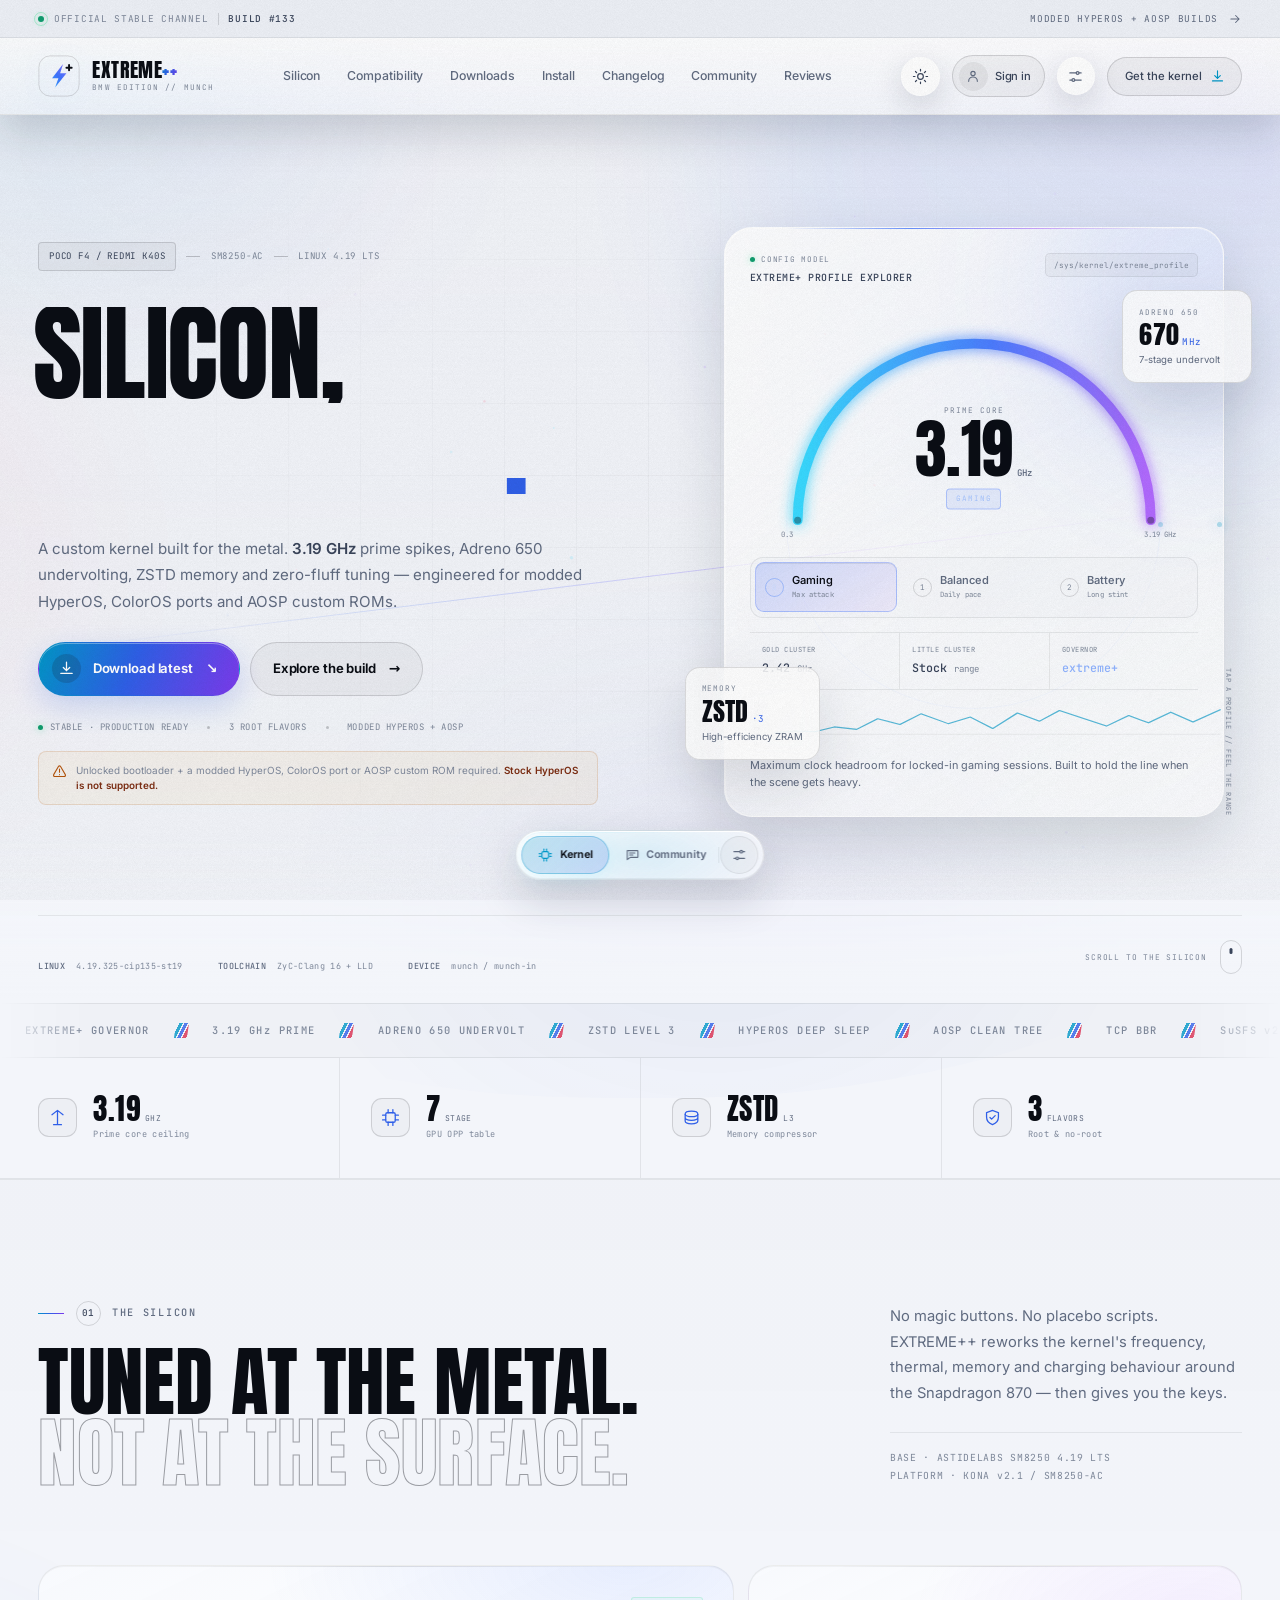
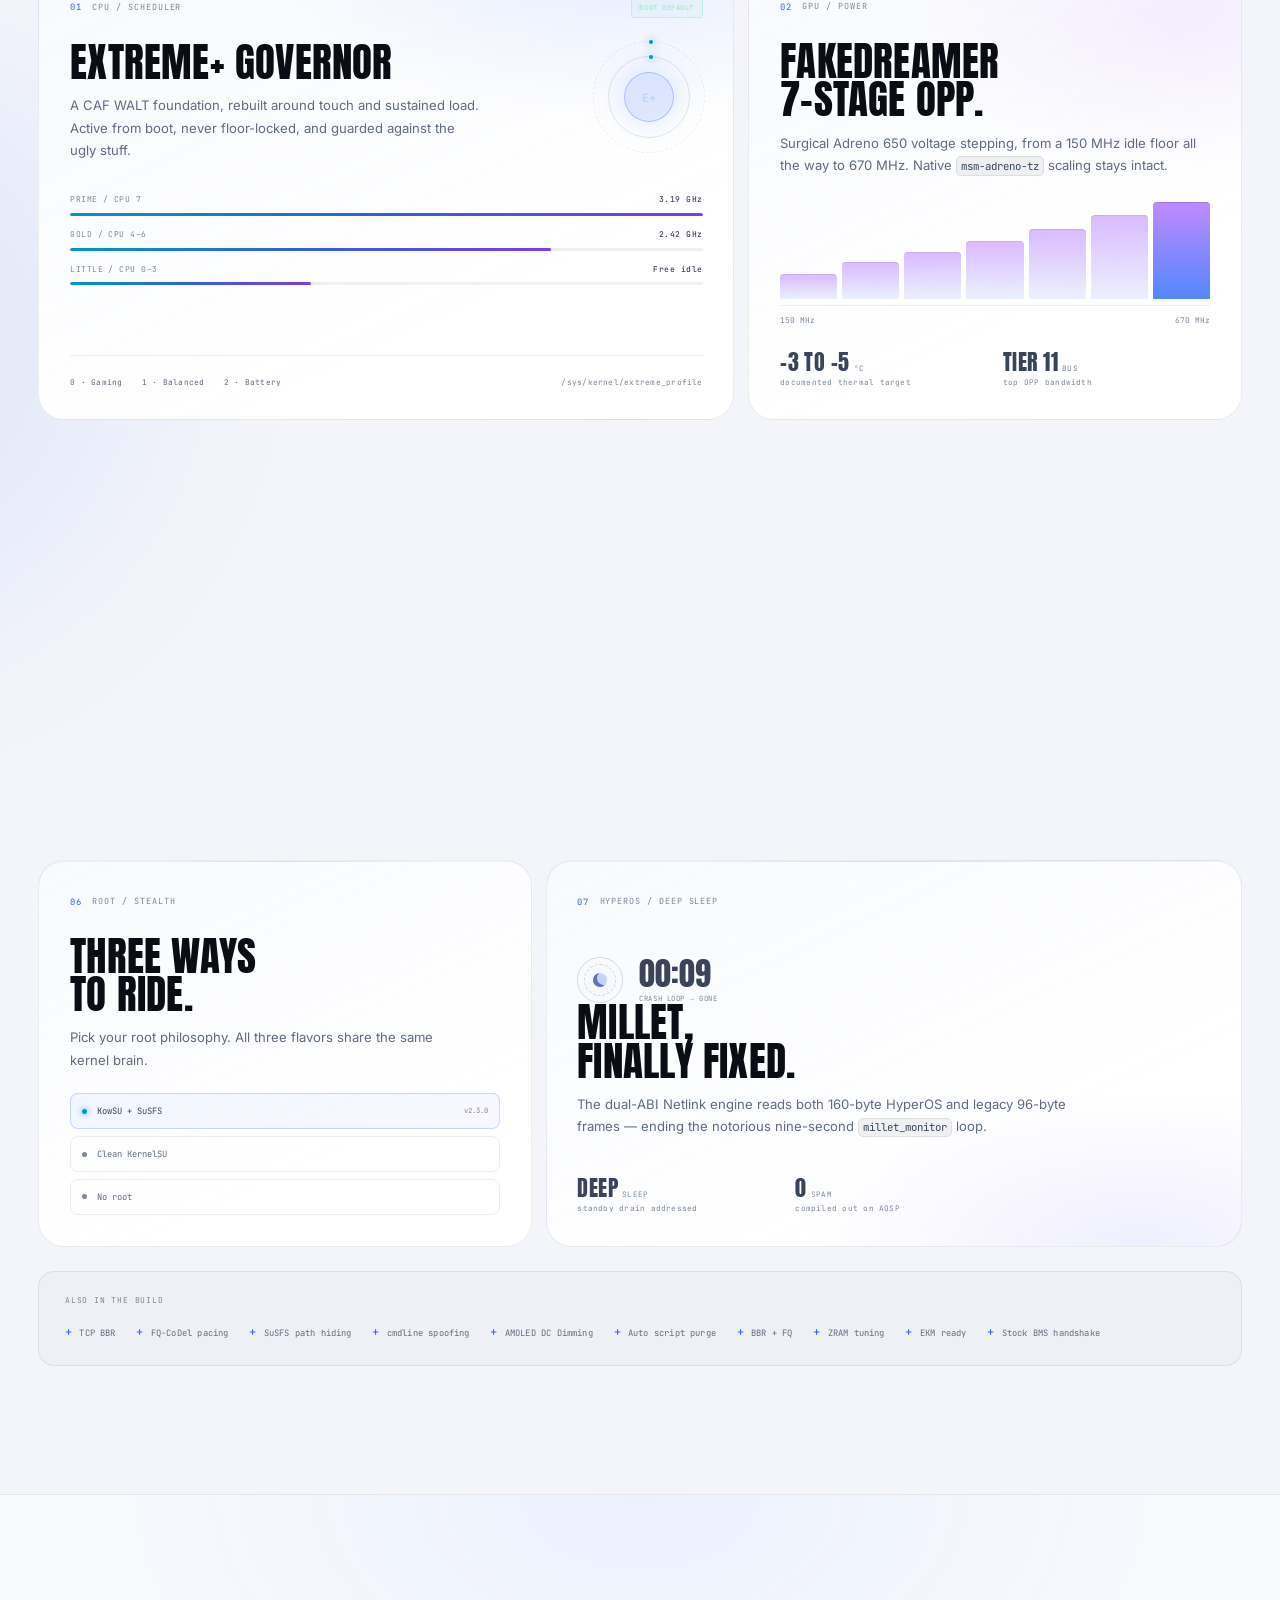
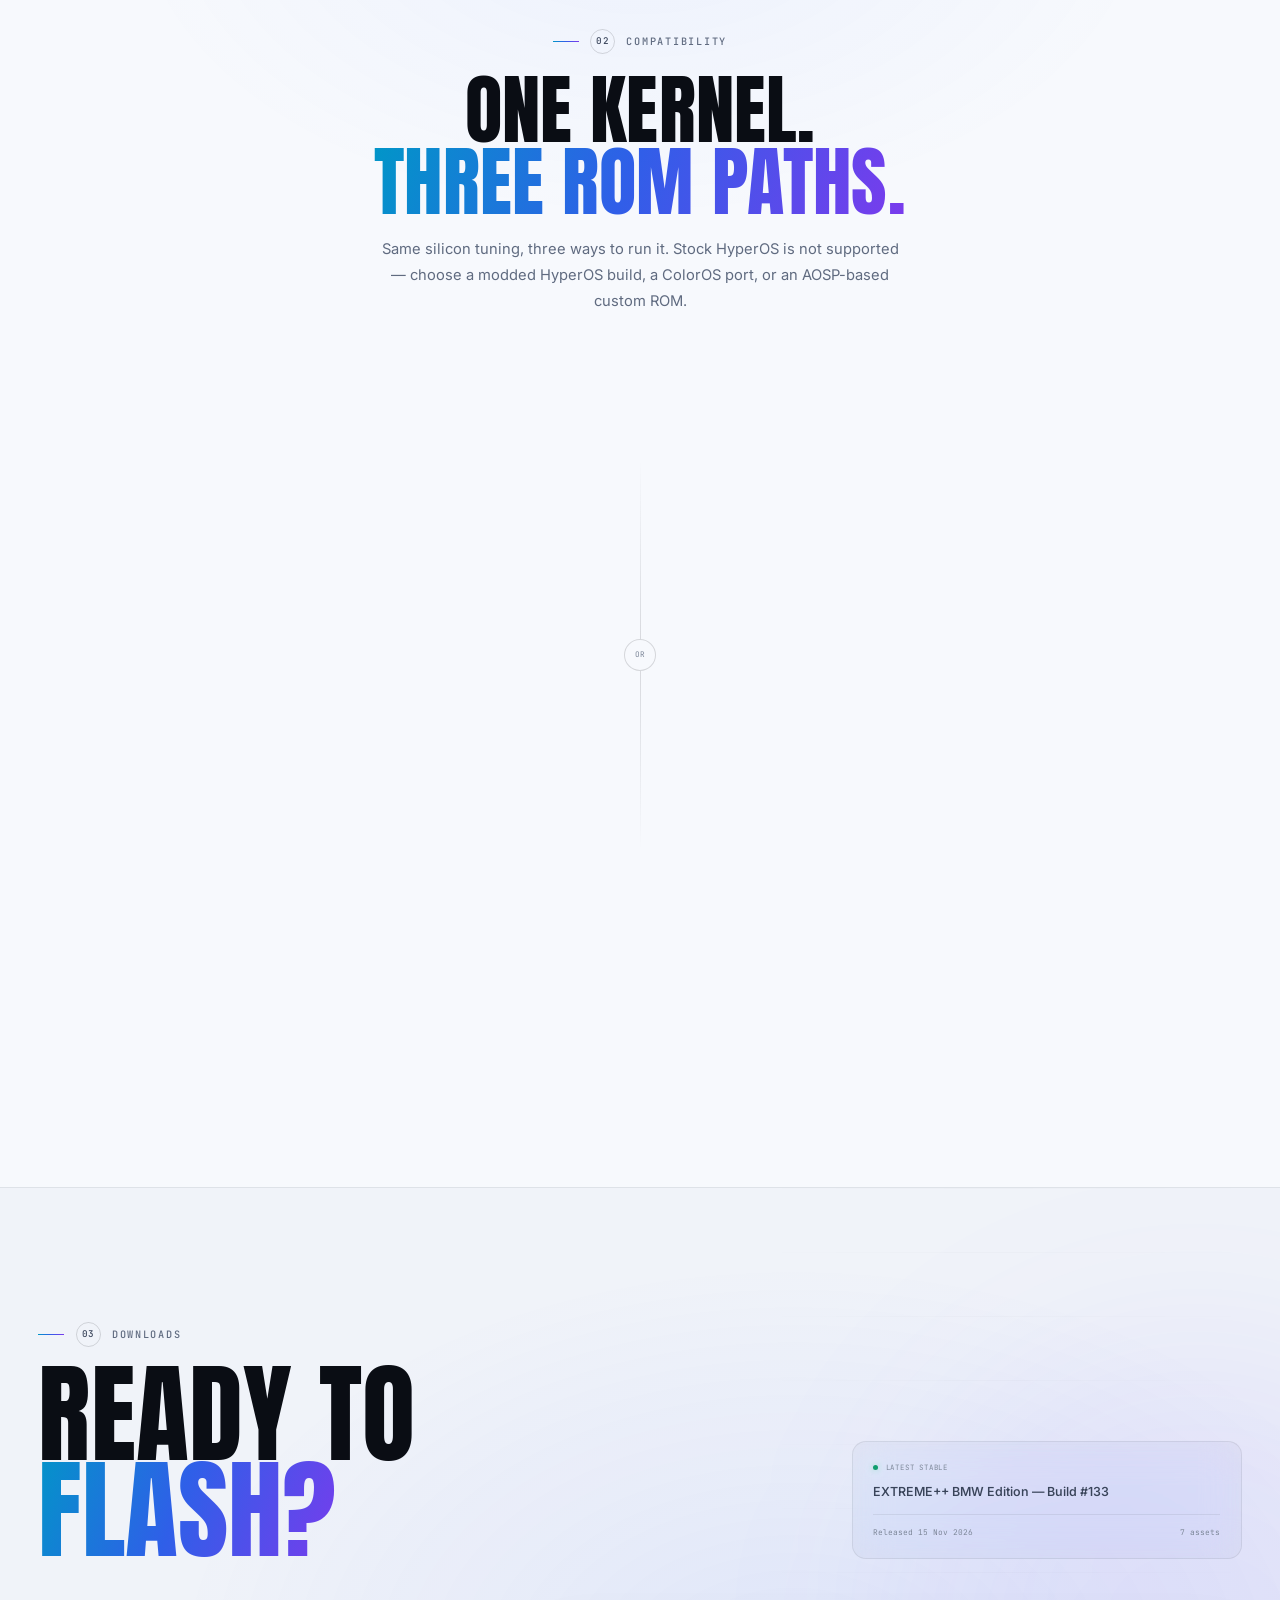
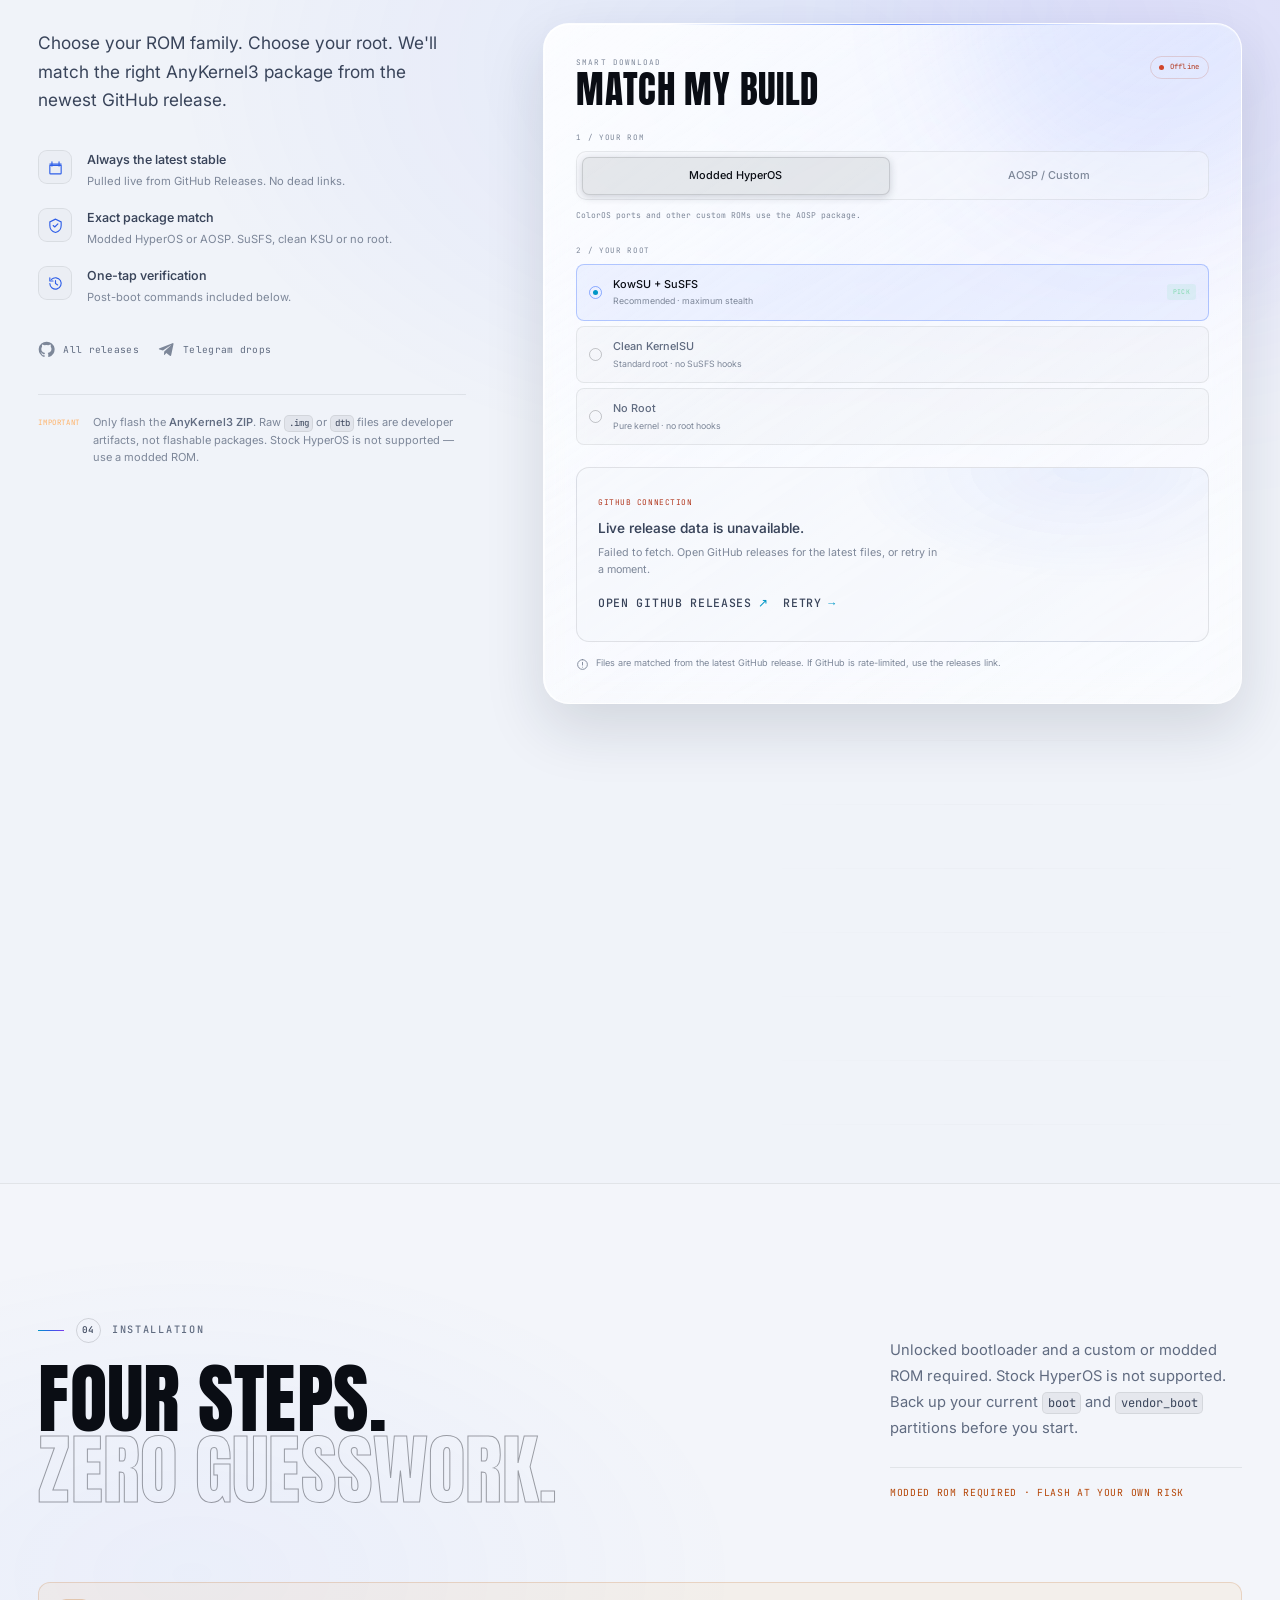
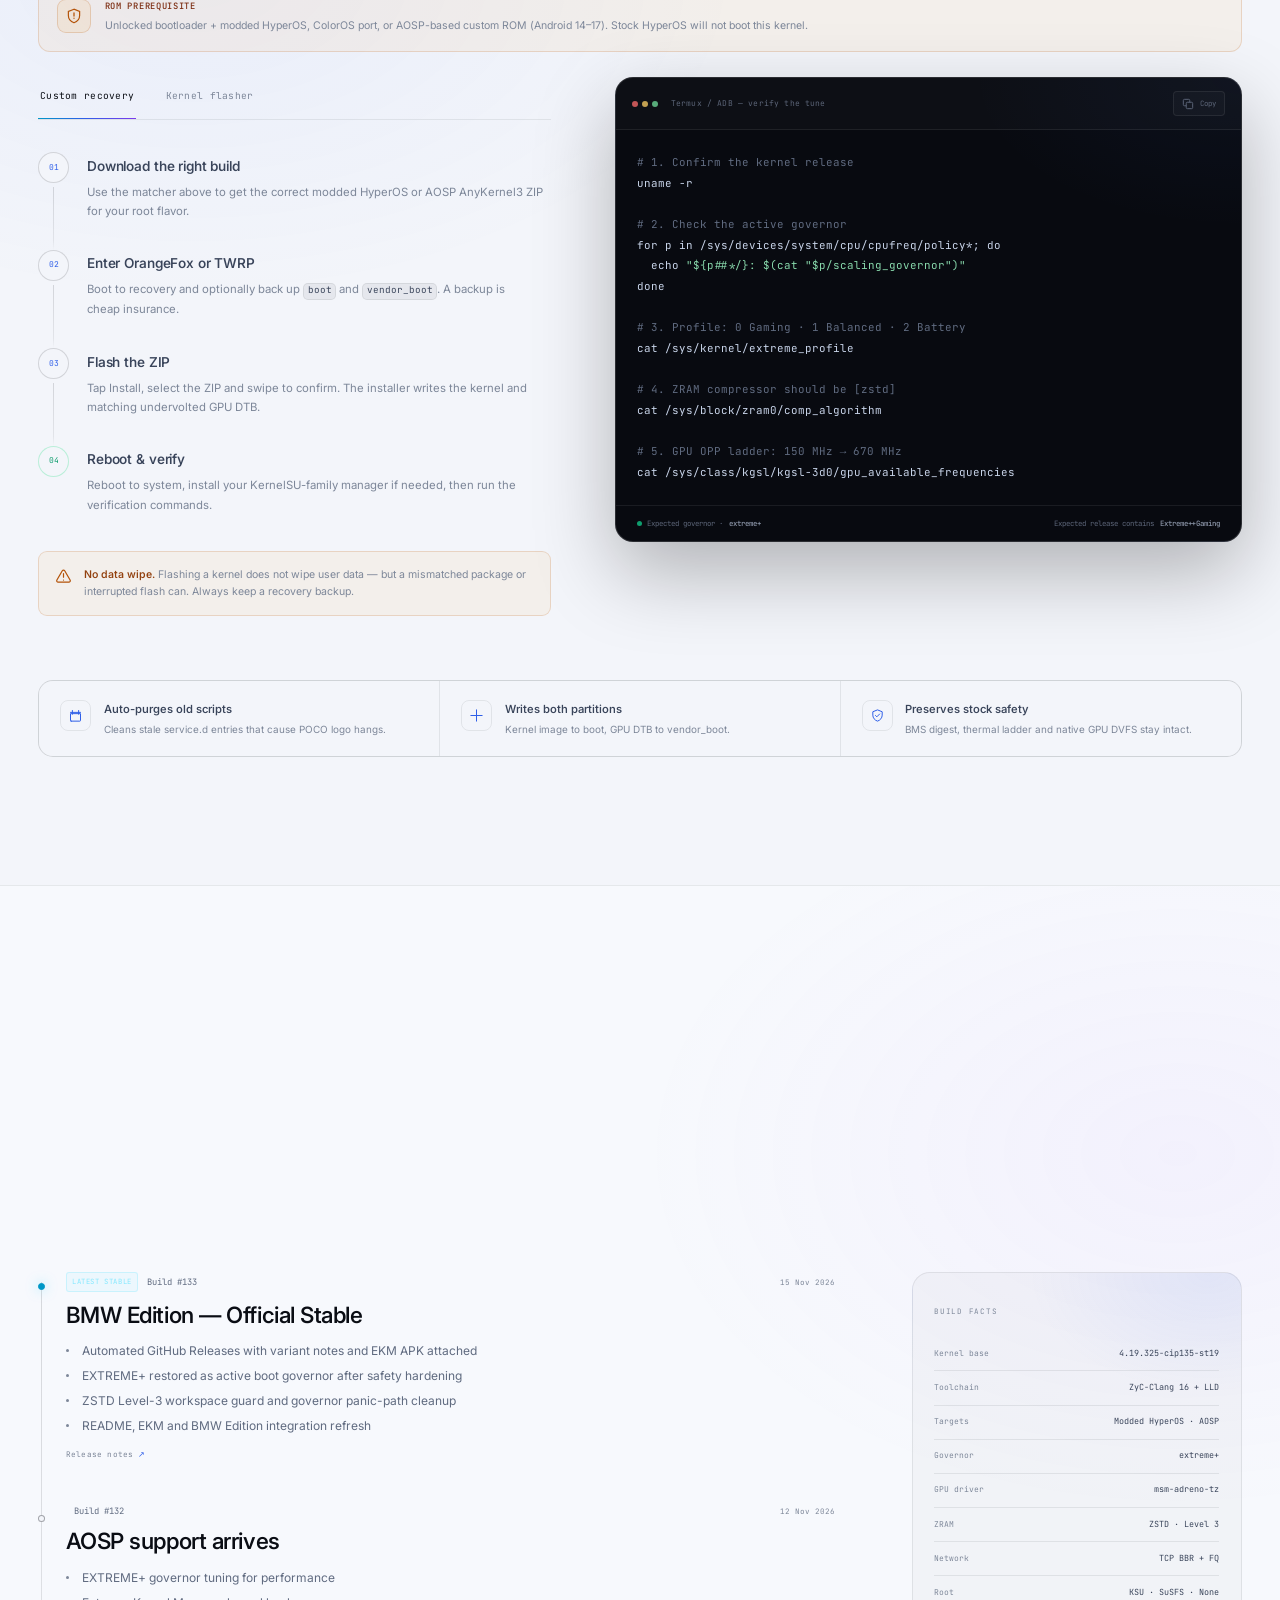
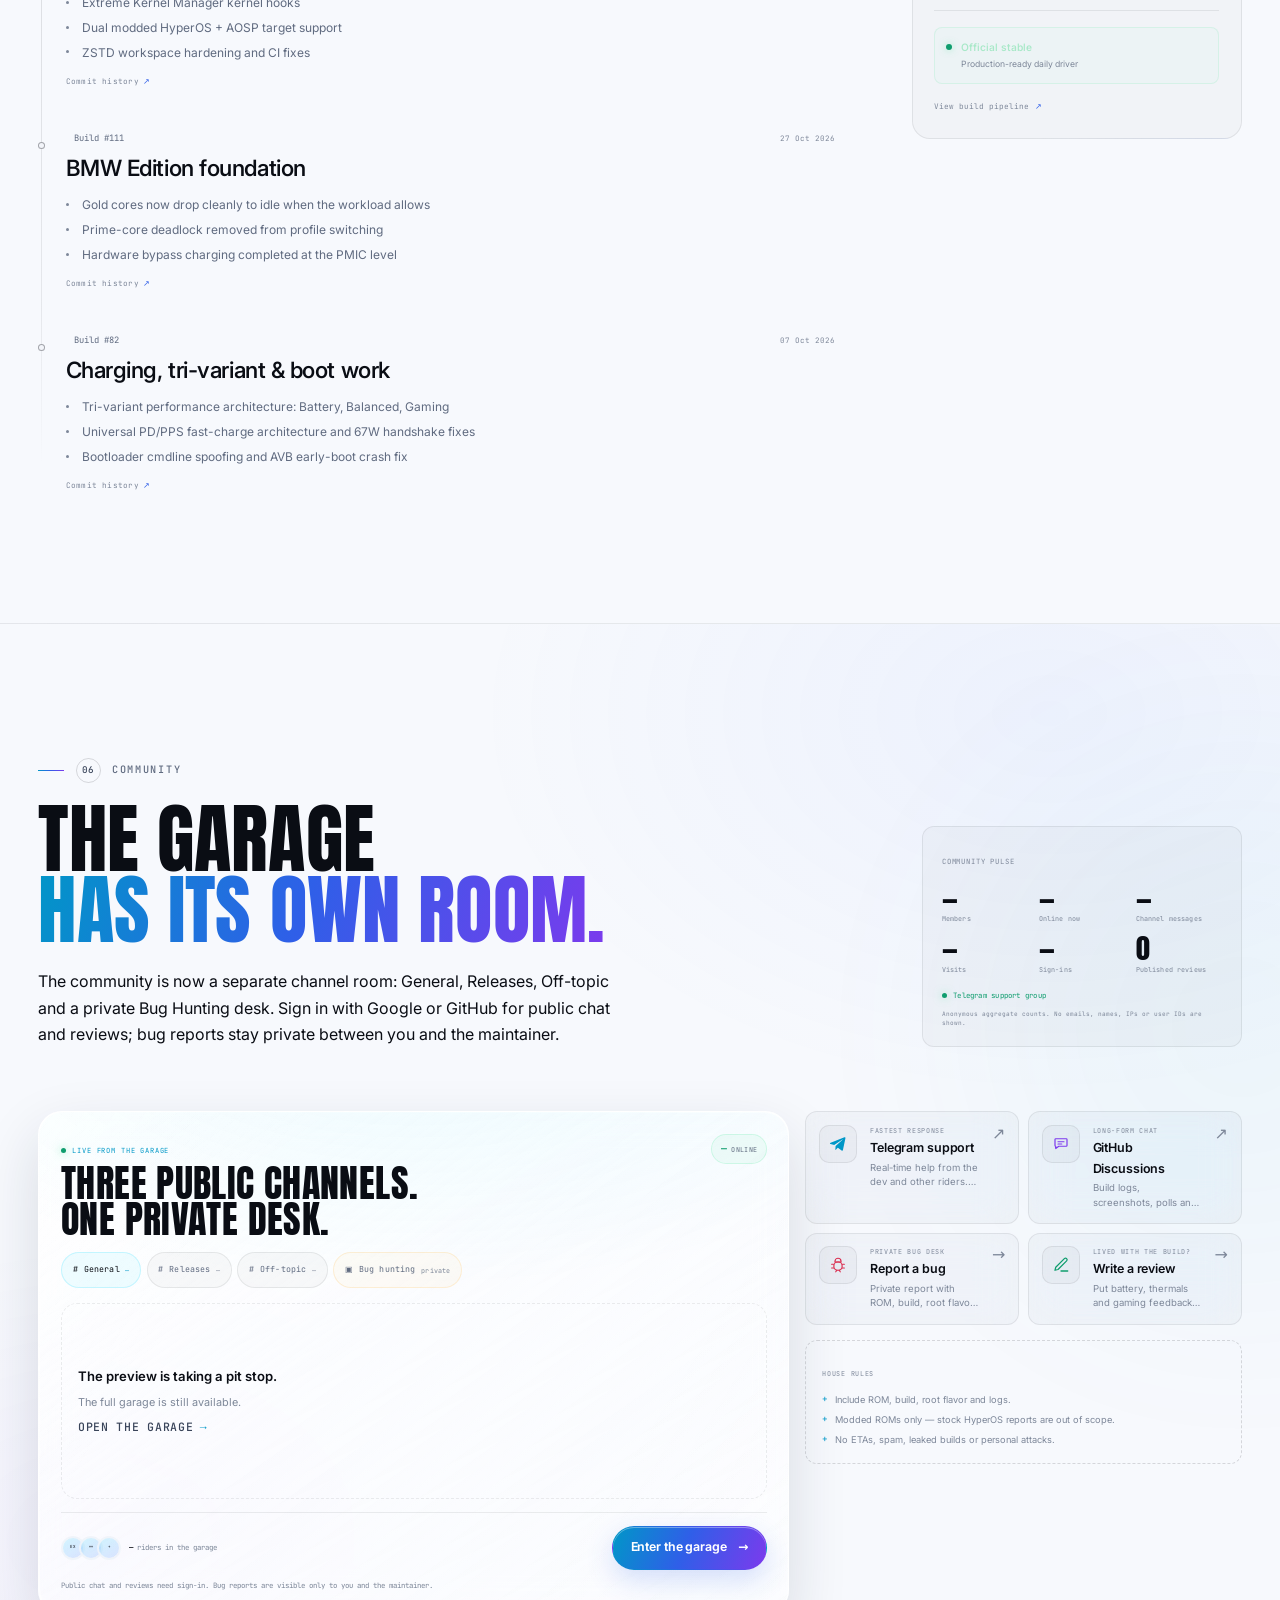
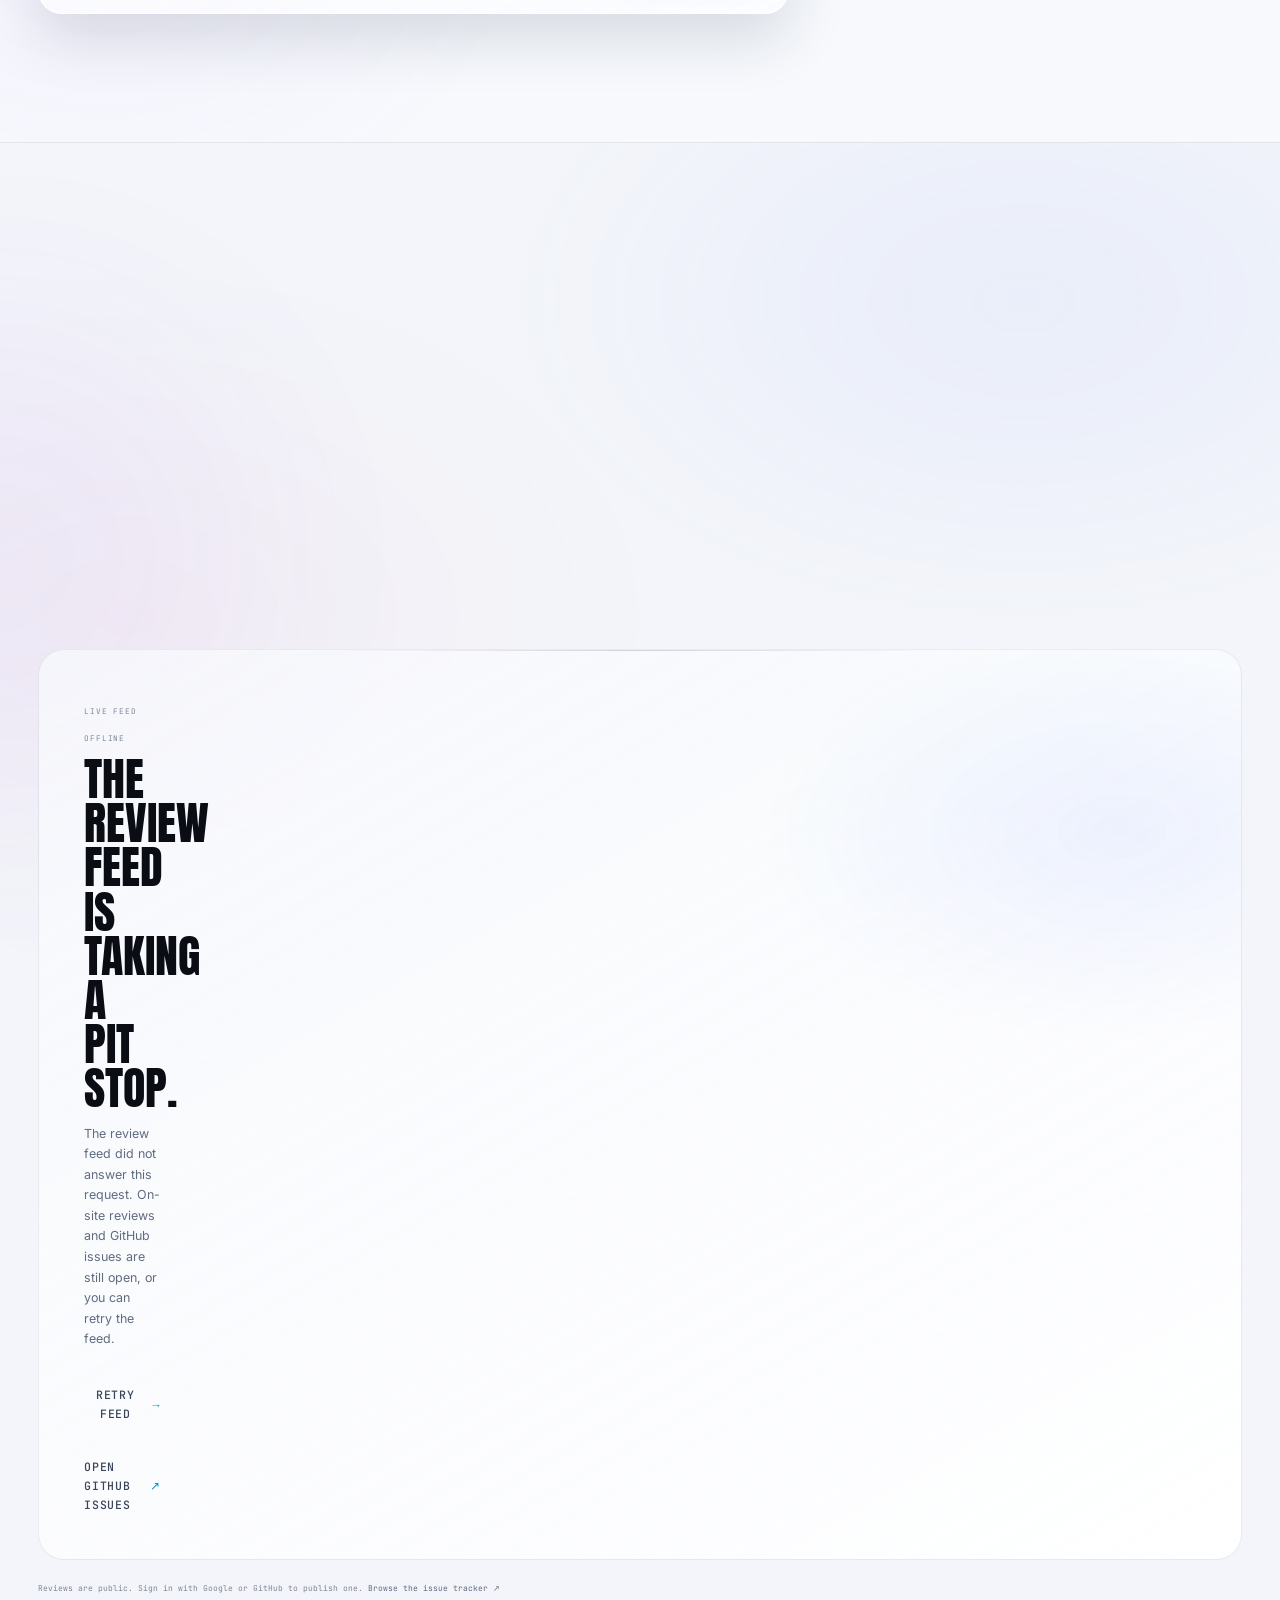
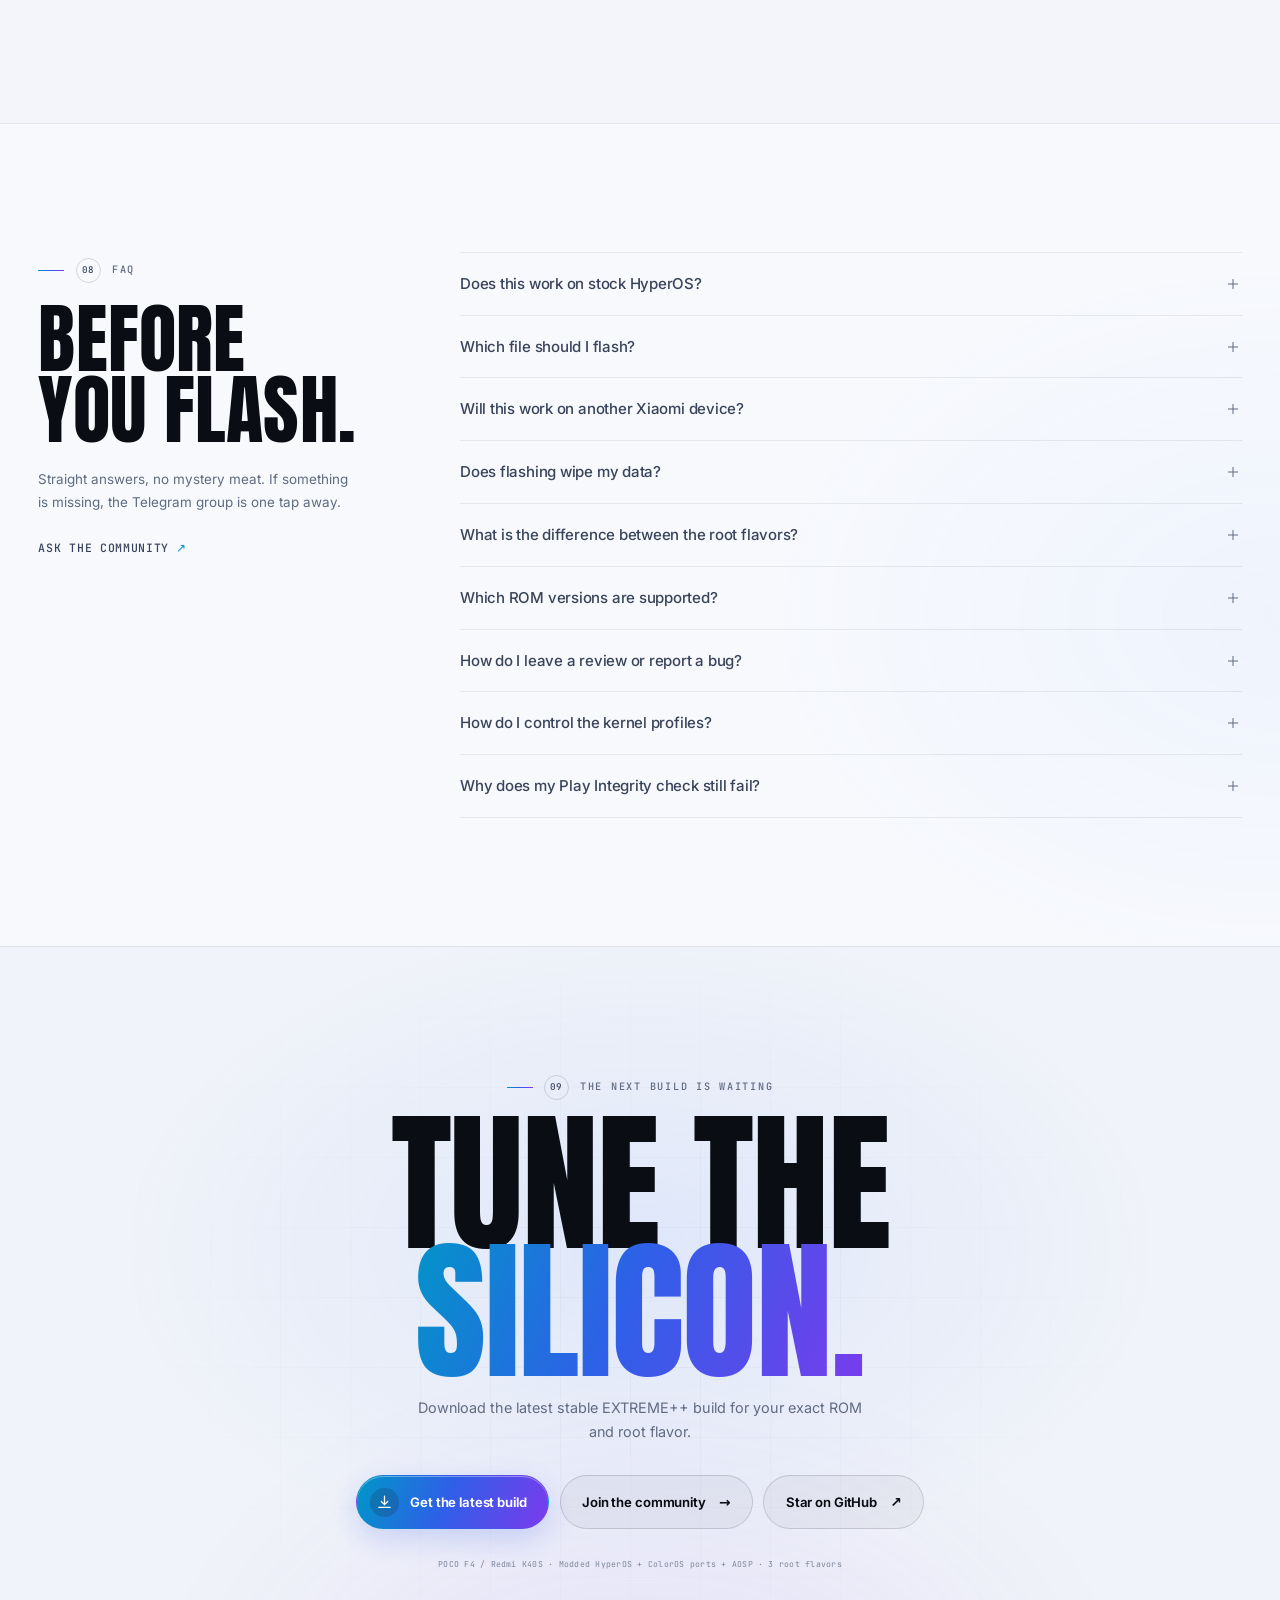
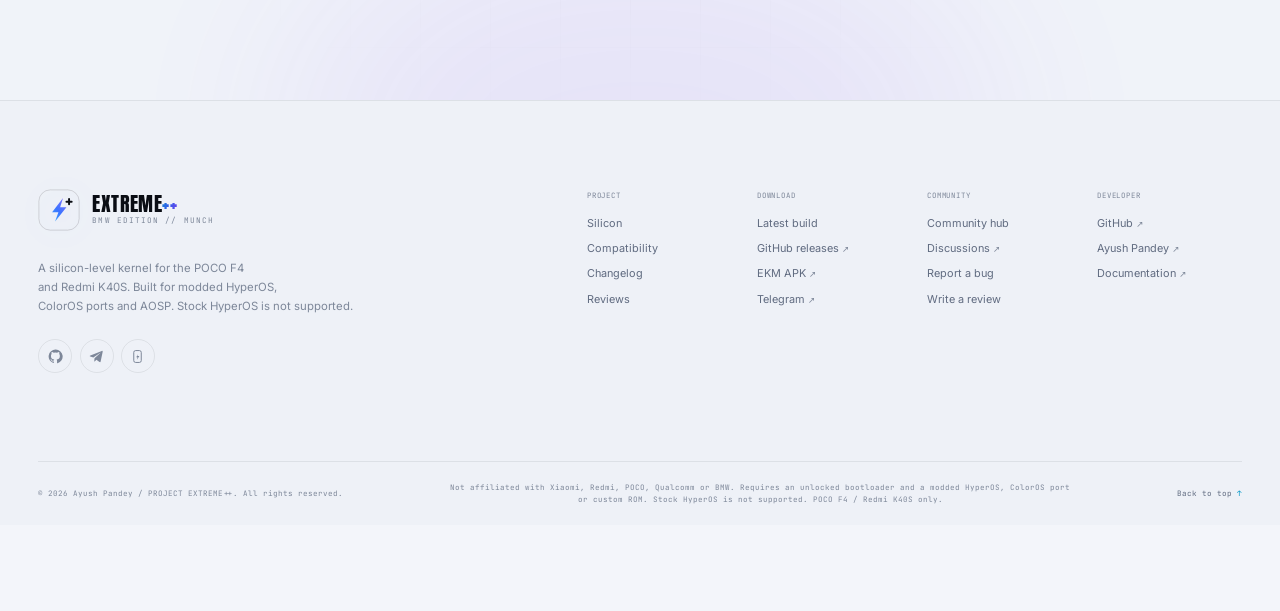
==== commit 67f7e094: "Apply liquid glass v2 and enlarge community UI" ====
--- a/index.html
+++ b/index.html
@@ -50,6 +50,7 @@
   </script>
   <link rel="stylesheet" href="./assets/css/style.css">
   <link rel="stylesheet" href="./assets/css/liquid-glass.css">
+  <link rel="stylesheet" href="./assets/css/glass-v2.css">
 
   <script type="application/ld+json">
   {
@@ -79,6 +80,14 @@
 <body>
   <a class="skip-link" href="#main">Skip to content</a>
 
+  <svg class="liquid-svg-defs" aria-hidden="true" focusable="false">
+    <filter id="liquid-refraction" x="-20%" y="-20%" width="140%" height="140%" color-interpolation-filters="sRGB">
+      <feTurbulence type="fractalNoise" baseFrequency="0.006 0.012" numOctaves="2" seed="9" result="noise"></feTurbulence>
+      <feGaussianBlur in="noise" stdDeviation="1.4" result="softNoise"></feGaussianBlur>
+      <feDisplacementMap in="SourceGraphic" in2="softNoise" scale="6" xChannelSelector="R" yChannelSelector="G"></feDisplacementMap>
+    </filter>
+  </svg>
+
   <div class="page-grain" aria-hidden="true"></div>
   <div class="scroll-progress" aria-hidden="true"><span id="scrollProgress"></span></div>
 
@@ -97,7 +106,7 @@
     </div>
   </div>
 
-  <header class="site-header" id="siteHeader">
+  <header class="site-header glass-header" id="siteHeader">
     <div class="container header-inner">
       <a class="brand" href="#top" aria-label="EXTREME++ — back to top">
         <span class="brand-mark" aria-hidden="true">
@@ -131,7 +140,7 @@
       </nav>
 
       <div class="header-actions">
-        <button class="theme-toggle" id="themeToggle" type="button" aria-label="Switch to light mode" aria-pressed="false" title="Switch to light mode">
+        <button class="theme-toggle glass-pill" id="themeToggle" type="button" aria-label="Switch to light mode" aria-pressed="false" title="Switch to light mode">
           <svg class="theme-toggle-icon theme-toggle-icon--sun" viewBox="0 0 24 24" fill="none" aria-hidden="true"><circle cx="12" cy="12" r="4" stroke="currentColor" stroke-width="1.7"/><path d="M12 2v2.2M12 19.8V22M2 12h2.2M19.8 12H22M4.9 4.9l1.6 1.6M17.5 17.5l1.6 1.6M19.1 4.9l-1.6 1.6M6.5 17.5l-1.6 1.6" stroke="currentColor" stroke-width="1.7" stroke-linecap="round"/></svg>
           <svg class="theme-toggle-icon theme-toggle-icon--moon" viewBox="0 0 24 24" fill="none" aria-hidden="true"><path d="M20.2 15.1A8.3 8.3 0 0 1 8.9 3.8 8.5 8.5 0 1 0 20.2 15.1Z" stroke="currentColor" stroke-width="1.7" stroke-linejoin="round"/></svg>
         </button>
@@ -141,7 +150,7 @@
           </span>
           <span class="auth-trigger-label" data-auth-label>Sign in</span>
         </button>
-        <button class="header-settings" type="button" data-open-settings aria-label="Open site settings" title="Settings">
+        <button class="header-settings glass-pill" type="button" data-open-settings aria-label="Open site settings" title="Settings">
           <svg viewBox="0 0 24 24" fill="none" aria-hidden="true"><path d="M4 7h9M17 7h3M4 17h3M11 17h9" stroke="currentColor" stroke-width="1.7" stroke-linecap="round"/><circle cx="15" cy="7" r="2" stroke="currentColor" stroke-width="1.7"/><circle cx="9" cy="17" r="2" stroke="currentColor" stroke-width="1.7"/></svg>
         </button>
         <a class="header-cta" href="#downloads">
@@ -251,7 +260,7 @@
             <small>High-efficiency ZRAM</small>
           </div>
 
-          <aside class="telemetry tilt-card" aria-label="EXTREME+ profile explorer">
+          <aside class="telemetry tilt-card glass-surface" aria-label="EXTREME+ profile explorer">
             <div class="telemetry-head">
               <div>
                 <span class="telemetry-status"><i aria-hidden="true"></i> CONFIG MODEL</span>
@@ -702,7 +711,7 @@
             </div>
           </div>
 
-          <section class="matcher card-spotlight reveal" data-delay="1" aria-label="Download matcher">
+          <section class="matcher card-spotlight reveal glass-surface" data-delay="1" aria-label="Download matcher">
             <div class="matcher-head">
               <div>
                 <span class="matcher-eyebrow">SMART DOWNLOAD</span>
@@ -1051,7 +1060,7 @@
         </div>
 
         <div class="garage-preview-grid">
-          <article class="garage-preview card-spotlight reveal" data-supabase-only>
+          <article class="garage-preview card-spotlight reveal glass-surface" data-supabase-only>
             <div class="garage-preview-head">
               <div>
                 <span class="garage-preview-kicker"><i aria-hidden="true"></i> LIVE FROM THE GARAGE</span>
@@ -1374,7 +1383,7 @@
   </footer>
 
   <dialog class="review-dialog" id="reviewDialog" aria-labelledby="reviewDialogTitle">
-    <div class="review-dialog-shell">
+    <div class="review-dialog-shell glass-surface">
       <button class="dialog-close" id="reviewDialogClose" type="button" aria-label="Close review form">
         <svg width="18" height="18" viewBox="0 0 24 24" fill="none" aria-hidden="true"><path d="m6 6 12 12M18 6 6 18" stroke="currentColor" stroke-width="1.8" stroke-linecap="round"/></svg>
       </button>
@@ -1456,7 +1465,7 @@
   </dialog>
 
   <dialog class="review-dialog bug-dialog" id="bugDialog" aria-labelledby="bugDialogTitle">
-    <div class="review-dialog-shell">
+    <div class="review-dialog-shell glass-surface">
       <button class="dialog-close" id="bugDialogClose" type="button" aria-label="Close bug report form">
         <svg width="18" height="18" viewBox="0 0 24 24" fill="none" aria-hidden="true"><path d="m6 6 12 12M18 6 6 18" stroke="currentColor" stroke-width="1.8" stroke-linecap="round"/></svg>
       </button>
@@ -1542,7 +1551,7 @@
   </dialog>
 
   <dialog class="review-dialog auth-dialog" id="authDialog" aria-labelledby="authDialogTitle">
-    <div class="review-dialog-shell">
+    <div class="review-dialog-shell glass-surface">
       <button class="dialog-close" id="authDialogClose" type="button" aria-label="Close sign-in dialog">
         <svg width="18" height="18" viewBox="0 0 24 24" fill="none" aria-hidden="true"><path d="m6 6 12 12M18 6 6 18" stroke="currentColor" stroke-width="1.8" stroke-linecap="round"/></svg>
       </button>
@@ -1596,7 +1605,7 @@
   </dialog>
 
   <dialog class="review-dialog report-dialog" id="reportDialog" aria-labelledby="reportDialogTitle">
-    <div class="review-dialog-shell">
+    <div class="review-dialog-shell glass-surface">
       <button class="dialog-close" id="reportDialogClose" type="button" aria-label="Close report form">
         <svg width="18" height="18" viewBox="0 0 24 24" fill="none" aria-hidden="true"><path d="m6 6 12 12M18 6 6 18" stroke="currentColor" stroke-width="1.8" stroke-linecap="round"/></svg>
       </button>
@@ -1620,7 +1629,7 @@
   </dialog>
 
   <dialog class="settings-dialog" id="settingsDialog" aria-labelledby="settingsTitle">
-    <div class="settings-shell liquid-glass">
+    <div class="settings-shell liquid-glass glass-surface">
       <button class="dialog-close" id="settingsClose" type="button" aria-label="Close settings">
         <svg width="18" height="18" viewBox="0 0 24 24" fill="none" aria-hidden="true"><path d="m6 6 12 12M18 6 6 18" stroke="currentColor" stroke-width="1.8" stroke-linecap="round"/></svg>
       </button>
--- a/assets/css/glass-v2.css
+++ b/assets/css/glass-v2.css
@@ -0,0 +1,852 @@
+/* ============================================================
+   PROJECT EXTREME++ — Liquid Glass 2.0
+   Global glass tiers, animated ambient mesh, compact KernelSU-style
+   dock, sliding lens and a readability pass for the community.
+   Loaded last on every page so the glass language stays consistent.
+   ============================================================ */
+
+:root {
+  --glass-spring: cubic-bezier(0.34, 1.56, 0.64, 1);
+  --glass-rim: rgba(255, 255, 255, 0.2);
+  --glass-rim-strong: rgba(255, 255, 255, 0.4);
+  --glass-tint: rgba(255, 255, 255, 0.08);
+  --glass-shadow: rgba(var(--shadow-rgb), 0.26);
+}
+
+.liquid-svg-defs {
+  position: absolute;
+  width: 0;
+  height: 0;
+  overflow: hidden;
+  pointer-events: none;
+}
+
+/* ---------- ambient depth behind every glass surface ---------- */
+
+body {
+  position: relative;
+  isolation: isolate;
+}
+
+body::before,
+body::after {
+  position: fixed;
+  z-index: -1;
+  border-radius: 48%;
+  content: "";
+  pointer-events: none;
+  will-change: transform;
+}
+
+body::before {
+  inset: -22%;
+  background:
+    radial-gradient(34% 38% at 18% 22%, rgba(60, 220, 255, 0.2), transparent 66%),
+    radial-gradient(30% 34% at 82% 18%, rgba(176, 108, 255, 0.16), transparent 68%),
+    radial-gradient(34% 36% at 54% 84%, rgba(70, 120, 255, 0.16), transparent 70%),
+    radial-gradient(22% 24% at 32% 70%, rgba(79, 227, 156, 0.08), transparent 72%);
+  animation: liquidMeshA 26s ease-in-out infinite alternate;
+}
+
+body::after {
+  inset: -28%;
+  background:
+    radial-gradient(28% 32% at 72% 62%, rgba(60, 220, 255, 0.1), transparent 70%),
+    radial-gradient(24% 28% at 28% 28%, rgba(176, 108, 255, 0.12), transparent 72%),
+    radial-gradient(30% 30% at 50% 50%, rgba(70, 120, 255, 0.06), transparent 74%);
+  opacity: 0.7;
+  animation: liquidMeshB 34s ease-in-out -8s infinite alternate;
+}
+
+@keyframes liquidMeshA {
+  0% { transform: translate3d(-2%, -1%, 0) scale(1.02) rotate(-2deg); }
+  50% { transform: translate3d(2%, 2%, 0) scale(1.06) rotate(1deg); }
+  100% { transform: translate3d(-1%, 3%, 0) scale(1.03) rotate(2deg); }
+}
+
+@keyframes liquidMeshB {
+  0% { transform: translate3d(1%, -2%, 0) scale(1.03) rotate(1deg); }
+  50% { transform: translate3d(-2%, 1%, 0) scale(1.08) rotate(-2deg); }
+  100% { transform: translate3d(2%, 2%, 0) scale(1.04) rotate(0deg); }
+}
+
+html[data-theme="light"] body::before {
+  opacity: 0.5;
+  background:
+    radial-gradient(34% 38% at 18% 22%, rgba(0, 151, 199, 0.13), transparent 66%),
+    radial-gradient(30% 34% at 82% 18%, rgba(124, 58, 237, 0.1), transparent 68%),
+    radial-gradient(34% 36% at 54% 84%, rgba(47, 95, 232, 0.1), transparent 70%);
+}
+
+html[data-theme="light"] body::after {
+  opacity: 0.35;
+  background:
+    radial-gradient(28% 32% at 72% 62%, rgba(0, 151, 199, 0.08), transparent 70%),
+    radial-gradient(24% 28% at 28% 28%, rgba(124, 58, 237, 0.07), transparent 72%);
+}
+
+/* ---------- global glass tiers ---------- */
+
+.glass-surface {
+  border: 1px solid var(--glass-rim);
+  background:
+    linear-gradient(145deg, rgba(255, 255, 255, 0.11), rgba(255, 255, 255, 0.025) 42%, rgba(255, 255, 255, 0.07)),
+    linear-gradient(155deg, rgba(var(--surface-2-rgb), 0.62), rgba(var(--surface-rgb), 0.46));
+  box-shadow:
+    inset 0 1px 0 rgba(255, 255, 255, 0.3),
+    inset 1px 0 0 rgba(255, 255, 255, 0.1),
+    inset 0 -1px 0 rgba(var(--shadow-rgb), 0.18),
+    0 24px 70px rgba(var(--shadow-rgb), 0.24);
+  backdrop-filter: blur(20px) saturate(180%);
+  -webkit-backdrop-filter: blur(20px) saturate(180%);
+}
+
+.glass-header {
+  border-bottom: 1px solid var(--glass-rim);
+  background: linear-gradient(180deg, rgba(var(--glass-rgb), 0.78), rgba(var(--glass-rgb), 0.54));
+  box-shadow:
+    inset 0 1px 0 rgba(255, 255, 255, 0.2),
+    0 16px 44px rgba(var(--shadow-rgb), 0.18);
+  backdrop-filter: blur(28px) saturate(180%);
+  -webkit-backdrop-filter: blur(28px) saturate(180%);
+}
+
+.site-header.glass-header::before {
+  background: transparent;
+}
+
+.glass-pill {
+  border: 1px solid var(--glass-rim);
+  background:
+    linear-gradient(145deg, rgba(255, 255, 255, 0.13), rgba(255, 255, 255, 0.035)),
+    rgba(var(--surface-rgb), 0.34);
+  box-shadow:
+    inset 0 1px 0 rgba(255, 255, 255, 0.3),
+    inset 1px 0 0 rgba(255, 255, 255, 0.08),
+    0 10px 30px rgba(var(--shadow-rgb), 0.16);
+  backdrop-filter: blur(18px) saturate(180%);
+  -webkit-backdrop-filter: blur(18px) saturate(180%);
+  transition:
+    transform 0.24s var(--glass-spring),
+    border-color 0.2s ease,
+    background-color 0.2s ease,
+    color 0.2s ease;
+}
+
+.glass-pill:hover {
+  border-color: rgba(60, 220, 255, 0.28);
+  transform: translateY(-1px) scale(1.04);
+}
+
+.glass-pill:active {
+  transform: scale(0.96);
+}
+
+/* Give existing cards the same glass blur without replacing their
+   carefully tuned backgrounds and inner layouts. */
+:is(
+  .card,
+  .feature-card,
+  .compat-card,
+  .telemetry,
+  .matcher,
+  .garage-preview,
+  .review-card,
+  .community-card,
+  .release-meta-card,
+  .companion-card,
+  .terminal-card,
+  .profile-hero,
+  .profile-stats,
+  .profile-panel,
+  .admin-hero,
+  .admin-card,
+  .admin-stat,
+  .admin-panel,
+  .review-dialog-shell,
+  .settings-shell,
+  .bug-desk-hero,
+  .bug-desk-gate,
+  .community-rail,
+  .community-chat-panel,
+  .community-members
+) {
+  backdrop-filter: blur(18px) saturate(165%);
+  -webkit-backdrop-filter: blur(18px) saturate(165%);
+}
+
+:is(.button, .auth-chip, .composer-send, .channel-members-btn, .members-close, .dialog-close) {
+  backdrop-filter: blur(16px) saturate(165%);
+  -webkit-backdrop-filter: blur(16px) saturate(165%);
+}
+
+:is(.auth-chip, .composer-send, .channel-members-btn, .members-close, .dialog-close, .garage-preview-tab, .community-mobile-tab) {
+  transition:
+    transform 0.24s var(--glass-spring),
+    color 0.2s ease,
+    border-color 0.2s ease,
+    background-color 0.2s ease;
+}
+
+:is(.auth-chip, .composer-send, .channel-members-btn, .members-close, .dialog-close, .garage-preview-tab, .community-mobile-tab):hover {
+  transform: translateY(-1px) scale(1.04);
+}
+
+:is(.auth-chip, .composer-send, .channel-members-btn, .members-close, .dialog-close, .garage-preview-tab, .community-mobile-tab):active {
+  transform: scale(0.96);
+}
+
+.button {
+  transition:
+    transform 0.24s var(--glass-spring),
+    filter 0.2s ease,
+    border-color 0.2s ease,
+    background-color 0.2s ease;
+}
+
+.button:hover {
+  transform: translateY(-1px) scale(1.02);
+}
+
+.button:active {
+  transform: scale(0.97);
+}
+
+html[data-theme="light"] .glass-surface {
+  border-color: rgba(255, 255, 255, 0.72);
+  background:
+    linear-gradient(145deg, rgba(255, 255, 255, 0.72), rgba(255, 255, 255, 0.38) 45%, rgba(255, 255, 255, 0.55)),
+    linear-gradient(155deg, rgba(255, 255, 255, 0.55), rgba(247, 249, 253, 0.38));
+  box-shadow:
+    inset 0 1px 0 rgba(255, 255, 255, 0.95),
+    inset 1px 0 0 rgba(255, 255, 255, 0.7),
+    0 24px 60px rgba(24, 34, 56, 0.14);
+}
+
+html[data-theme="light"] .glass-header {
+  border-bottom-color: rgba(10, 13, 20, 0.08);
+  background: linear-gradient(180deg, rgba(255, 255, 255, 0.86), rgba(247, 249, 253, 0.66));
+}
+
+html[data-theme="light"] .glass-pill {
+  border-color: rgba(255, 255, 255, 0.8);
+  background:
+    linear-gradient(145deg, rgba(255, 255, 255, 0.78), rgba(255, 255, 255, 0.42)),
+    rgba(255, 255, 255, 0.4);
+}
+
+/* Chromium gets a subtle SVG edge-refraction layer. The plain blur
+   above is the fallback for Safari/Firefox and reduced-motion users. */
+@supports (backdrop-filter: url("#liquid-refraction")) {
+  .glass-header,
+  .liquid-dock {
+    backdrop-filter: url("#liquid-refraction") blur(26px) saturate(180%);
+    -webkit-backdrop-filter: url("#liquid-refraction") blur(26px) saturate(180%);
+  }
+}
+
+/* ---------- compact KernelSU-style dock ---------- */
+
+body.has-liquid-dock {
+  padding-bottom: 86px;
+}
+
+.liquid-dock {
+  z-index: 9999;
+  bottom: calc(20px + env(safe-area-inset-bottom, 0px));
+  padding: 5px;
+  border: 1px solid var(--glass-rim);
+  background:
+    radial-gradient(180px 80px at var(--dock-x, 50%) var(--dock-y, 50%), rgba(60, 220, 255, 0.16), transparent 70%),
+    linear-gradient(145deg, rgba(var(--surface-2-rgb), 0.82), rgba(var(--surface-rgb), 0.64));
+  box-shadow:
+    inset 0 1px 0 rgba(255, 255, 255, 0.24),
+    inset 1px 0 0 rgba(255, 255, 255, 0.08),
+    inset 0 -1px 0 rgba(var(--shadow-rgb), 0.3),
+    0 18px 48px rgba(var(--shadow-rgb), 0.38),
+    0 3px 12px rgba(var(--shadow-rgb), 0.24);
+  backdrop-filter: blur(28px) saturate(190%);
+  -webkit-backdrop-filter: blur(28px) saturate(190%);
+  transition:
+    opacity 0.28s ease,
+    transform 0.48s var(--glass-spring),
+    border-color 0.2s ease,
+    background-color 0.2s ease;
+}
+
+.liquid-dock-inner {
+  position: relative;
+  gap: 2px;
+}
+
+.dock-lens {
+  position: absolute;
+  z-index: 0;
+  top: 0;
+  left: 0;
+  width: var(--dock-lens-w, 88px);
+  height: 100%;
+  border: 1px solid rgba(60, 220, 255, 0.22);
+  border-radius: 999px;
+  background: linear-gradient(135deg, rgba(60, 220, 255, 0.2), rgba(70, 120, 255, 0.16));
+  box-shadow:
+    inset 0 1px 0 rgba(255, 255, 255, 0.2),
+    0 4px 18px rgba(60, 220, 255, 0.12);
+  opacity: 0;
+  pointer-events: none;
+  transform: translate3d(var(--dock-lens-x, 0px), 0, 0);
+  transition:
+    transform 0.55s var(--glass-spring),
+    width 0.55s var(--glass-spring),
+    opacity 0.2s ease;
+}
+
+.liquid-dock.has-lens .dock-lens {
+  opacity: 1;
+}
+
+.dock-item {
+  z-index: 1;
+  min-width: 88px;
+  min-height: 38px;
+  padding: 0.32rem 0.72rem;
+  gap: 0.4rem;
+  font-size: 0.56rem;
+}
+
+.dock-item svg {
+  width: 16px;
+  height: 16px;
+}
+
+.dock-copy strong {
+  font-size: 0.66rem;
+}
+
+.dock-copy small {
+  display: none;
+}
+
+.dock-item.is-active {
+  border-color: transparent;
+  background: transparent;
+  box-shadow: none;
+  color: var(--text);
+}
+
+.dock-item.is-active svg {
+  color: var(--cyan);
+}
+
+.dock-item--settings {
+  width: 38px;
+  min-width: 38px;
+  padding: 0;
+  border-color: var(--line);
+  background: rgba(var(--ink-rgb), 0.03);
+}
+
+.dock-item--settings::after {
+  height: 16px;
+}
+
+.liquid-dock.is-hidden {
+  opacity: 0;
+  pointer-events: none;
+  transform: translateX(-50%) translateY(calc(100% + 28px)) scale(0.96);
+}
+
+html[data-theme="light"] .liquid-dock {
+  border-color: rgba(10, 13, 20, 0.1);
+  background:
+    radial-gradient(180px 80px at var(--dock-x, 50%) var(--dock-y, 50%), rgba(0, 151, 199, 0.12), transparent 70%),
+    linear-gradient(145deg, rgba(255, 255, 255, 0.88), rgba(247, 249, 253, 0.74));
+  box-shadow:
+    inset 0 1px 0 rgba(255, 255, 255, 0.9),
+    inset 0 -1px 0 rgba(24, 34, 56, 0.06),
+    0 18px 44px rgba(24, 34, 56, 0.18);
+}
+
+html[data-theme="light"] .dock-lens {
+  border-color: rgba(0, 151, 199, 0.18);
+  background: linear-gradient(135deg, rgba(0, 151, 199, 0.14), rgba(47, 95, 232, 0.1));
+}
+
+/* ---------- community readability + larger channel controls ---------- */
+
+.community-page .community-header-center {
+  gap: 0.8rem;
+  font-size: 0.56rem;
+}
+
+.community-page .community-live {
+  font-size: 0.58rem;
+}
+
+.community-page .community-kernel-link {
+  min-height: 36px;
+  padding: 0.42rem 0.75rem;
+  font-size: 0.62rem;
+}
+
+.community-page .community-icon-btn {
+  width: 38px;
+  height: 38px;
+}
+
+.community-page .community-icon-btn svg {
+  width: 18px;
+  height: 18px;
+}
+
+.community-page .community-account {
+  min-height: 40px;
+  padding-right: 0.8rem;
+}
+
+.community-page .community-account-avatar {
+  width: 32px;
+  height: 32px;
+}
+
+.community-page .community-account-copy small {
+  font-size: 0.42rem;
+}
+
+.community-page .community-account-copy strong {
+  max-width: 132px;
+  font-size: 0.72rem;
+}
+
+.community-page .community-mobile-tabs {
+  height: 60px;
+  gap: 0.45rem;
+  padding: 0.5rem clamp(0.7rem, 3vw, 1.2rem);
+}
+
+.community-page .community-mobile-tab {
+  min-height: 40px;
+  padding: 0.42rem 0.8rem;
+  gap: 0.4rem;
+  font-size: 0.64rem;
+}
+
+.community-page .community-mobile-tab span {
+  font-size: 0.8rem;
+}
+
+.community-page .community-shell {
+  grid-template-columns: 278px minmax(0, 1fr) 318px;
+}
+
+.community-page .rail-server {
+  padding-bottom: 0.95rem;
+}
+
+.community-page .rail-server-icon {
+  width: 46px;
+  height: 46px;
+  border-radius: 15px;
+  font-size: 0.9rem;
+}
+
+.community-page .rail-server-copy strong {
+  font-size: 0.76rem;
+}
+
+.community-page .rail-server-copy small {
+  font-size: 0.52rem;
+}
+
+.community-page .rail-label {
+  font-size: 0.46rem;
+}
+
+.community-page .rail-channel {
+  min-height: 56px;
+  padding: 0.7rem 0.68rem;
+  gap: 0.7rem;
+  border-radius: 15px;
+}
+
+.community-page .rail-channel-icon {
+  width: 38px;
+  height: 38px;
+  border-radius: 12px;
+  font-size: 0.9rem;
+}
+
+.community-page .rail-channel-icon svg {
+  width: 18px;
+  height: 18px;
+}
+
+.community-page .rail-channel-copy {
+  gap: 0.08rem;
+}
+
+.community-page .rail-channel-copy strong {
+  font-size: 0.84rem;
+  font-weight: 650;
+}
+
+.community-page .rail-channel-copy small {
+  font-size: 0.64rem;
+  line-height: 1.35;
+}
+
+.community-page .rail-channel-count {
+  min-width: 26px;
+  height: 22px;
+  font-size: 0.48rem;
+}
+
+.community-page .rail-lock {
+  font-size: 0.4rem;
+  padding: 0.16rem 0.32rem;
+}
+
+.community-page .rail-pulse-label {
+  font-size: 0.46rem;
+}
+
+.community-page .rail-pulse-grid span {
+  font-size: 1.12rem;
+}
+
+.community-page .rail-pulse-grid small {
+  font-size: 0.48rem;
+}
+
+.community-page .rail-link {
+  font-size: 0.62rem;
+}
+
+.community-page .channel-kicker {
+  font-size: 0.5rem;
+}
+
+.community-page .channel-title-copy p {
+  font-size: 0.7rem;
+}
+
+.community-page .channel-header-meta {
+  gap: 0.7rem;
+  font-size: 0.56rem;
+}
+
+.community-page .channel-members-btn {
+  min-height: 32px;
+  padding: 0.34rem 0.65rem;
+  font-size: 0.5rem;
+}
+
+.community-page .channel-members-btn svg {
+  width: 15px;
+  height: 15px;
+}
+
+.community-page .pinned-copy small {
+  font-size: 0.42rem;
+}
+
+.community-page .pinned-copy strong {
+  font-size: 0.72rem;
+}
+
+.community-page .pinned-copy span {
+  font-size: 0.58rem;
+}
+
+.community-page .pinned-link {
+  font-size: 0.52rem;
+}
+
+.community-page .garage-date {
+  font-size: 0.5rem;
+}
+
+.community-page .garage-author {
+  font-size: 0.84rem;
+}
+
+.community-page .garage-role {
+  font-size: 0.5rem;
+}
+
+.community-page .garage-time,
+.community-page .garage-own-tag {
+  font-size: 0.56rem;
+}
+
+.community-page .garage-message-body {
+  font-size: 0.94rem;
+}
+
+.community-page .garage-bubble-foot {
+  font-size: 0.54rem;
+}
+
+.community-page .garage-forwarded small {
+  font-size: 0.54rem;
+}
+
+.community-page .composer-shell textarea {
+  font-size: 0.9rem;
+}
+
+.community-page .composer-hint,
+.community-page .composer-note {
+  font-size: 0.54rem;
+}
+
+.community-page .composer-send {
+  min-height: 34px;
+  font-size: 0.6rem;
+}
+
+.community-page .members-head h2 {
+  font-size: 1.4rem;
+}
+
+.community-page .members-pulse span {
+  font-size: 1.25rem;
+}
+
+.community-page .members-pulse small {
+  font-size: 0.46rem;
+}
+
+.community-page .members-empty {
+  font-size: 0.64rem;
+}
+
+.community-page .member-avatar {
+  width: 34px;
+  height: 34px;
+}
+
+.community-page .member-copy strong {
+  font-size: 0.72rem;
+}
+
+.community-page .member-copy small {
+  font-size: 0.54rem;
+}
+
+.community-page .member-badge {
+  font-size: 0.36rem;
+}
+
+.community-page .members-rules li {
+  font-size: 0.64rem;
+}
+
+.community-page .members-links a {
+  font-size: 0.56rem;
+}
+
+.community-page .auth-gate-copy strong {
+  font-size: 0.82rem;
+}
+
+.community-page .auth-gate-copy p {
+  font-size: 0.66rem;
+}
+
+.community-page .auth-chip {
+  min-height: 36px;
+  font-size: 0.56rem;
+}
+
+.community-page .bug-desk-copy p {
+  font-size: 0.7rem;
+}
+
+.community-page .bug-desk-note {
+  font-size: 0.54rem;
+}
+
+/* Keep the chat readable on smaller screens without shrinking it back
+   into five-pixel metadata. */
+@media (max-width: 1240px) {
+  .community-page .community-shell {
+    grid-template-columns: 264px minmax(0, 1fr);
+  }
+}
+
+@media (max-width: 980px) {
+  .community-page .community-shell {
+    height: calc(100dvh - 72px - 60px);
+  }
+
+  .community-page .community-members {
+    top: 84px;
+  }
+}
+
+@media (max-width: 700px) {
+  .community-page .community-shell {
+    height: calc(100dvh - 64px - 60px);
+  }
+
+  .community-page .community-members {
+    top: 74px;
+  }
+
+  .community-page .channel-header-meta {
+    font-size: 0.5rem;
+  }
+
+  .community-page .garage-message-body {
+    font-size: 0.9rem;
+  }
+
+  .community-page .composer-hint {
+    max-width: 210px;
+  }
+}
+
+@media (max-width: 560px) {
+  body.has-liquid-dock {
+    padding-bottom: 78px;
+  }
+
+  .liquid-dock {
+    right: auto;
+    bottom: calc(12px + env(safe-area-inset-bottom, 0px));
+    left: 50%;
+    width: fit-content;
+    max-width: calc(100vw - 20px);
+    padding: 4px;
+    transform: translateX(-50%);
+  }
+
+  .liquid-dock-inner {
+    width: auto;
+  }
+
+  .dock-item {
+    min-width: 84px;
+    min-height: 40px;
+    flex: none;
+    padding: 0.3rem 0.62rem;
+    font-size: 0.54rem;
+  }
+
+  .dock-copy strong {
+    font-size: 0.64rem;
+  }
+
+  .dock-item--settings {
+    flex: none;
+    width: 38px;
+    min-width: 38px;
+    padding: 0;
+  }
+
+  .liquid-dock.is-hidden {
+    transform: translateX(-50%) translateY(calc(100% + 22px)) scale(0.96);
+  }
+
+  body.dialog-open .liquid-dock {
+    transform: translateX(-50%) translateY(18px) scale(0.96);
+  }
+}
+
+/* ---------- homepage preview readability ---------- */
+
+.garage-preview-kicker {
+  font-size: 0.44rem;
+}
+
+.garage-preview-online {
+  font-size: 0.42rem;
+}
+
+.garage-preview-online strong {
+  font-size: 0.62rem;
+}
+
+.garage-preview-tab {
+  min-height: 36px;
+  padding: 0.38rem 0.68rem;
+  font-size: 0.52rem;
+}
+
+.garage-preview-tab small {
+  font-size: 0.42rem;
+}
+
+.garage-preview-message-head {
+  font-size: 0.46rem;
+}
+
+.garage-preview-message-head strong {
+  font-size: 0.72rem;
+}
+
+.garage-preview-body {
+  font-size: 0.78rem;
+}
+
+.garage-preview-forwarded {
+  font-size: 0.44rem;
+}
+
+.garage-preview-members {
+  font-size: 0.46rem;
+}
+
+.garage-preview-note {
+  font-size: 0.46rem;
+}
+
+.garage-preview-empty strong {
+  font-size: 0.82rem;
+}
+
+.garage-preview-empty p {
+  font-size: 0.68rem;
+}
+
+.garage-preview-fallback-copy {
+  font-size: 0.78rem;
+}
+
+@media (max-width: 700px) {
+  body::before {
+    opacity: 0.72;
+  }
+
+  body::after {
+    display: none;
+  }
+}
+
+/* ---------- reduced motion ---------- */
+
+@media (prefers-reduced-motion: reduce) {
+  body::before,
+  body::after {
+    animation: none !important;
+  }
+
+  .liquid-dock,
+  .dock-lens,
+  .dock-item,
+  .glass-pill,
+  .button,
+  :is(.auth-chip, .composer-send, .channel-members-btn, .members-close, .dialog-close, .garage-preview-tab, .community-mobile-tab) {
+    transition: none !important;
+  }
+
+  .glass-pill:hover,
+  .glass-pill:active,
+  .button:hover,
+  .button:active,
+  :is(.auth-chip, .composer-send, .channel-members-btn, .members-close, .dialog-close, .garage-preview-tab, .community-mobile-tab):hover,
+  :is(.auth-chip, .composer-send, .channel-members-btn, .members-close, .dialog-close, .garage-preview-tab, .community-mobile-tab):active {
+    transform: none !important;
+  }
+}
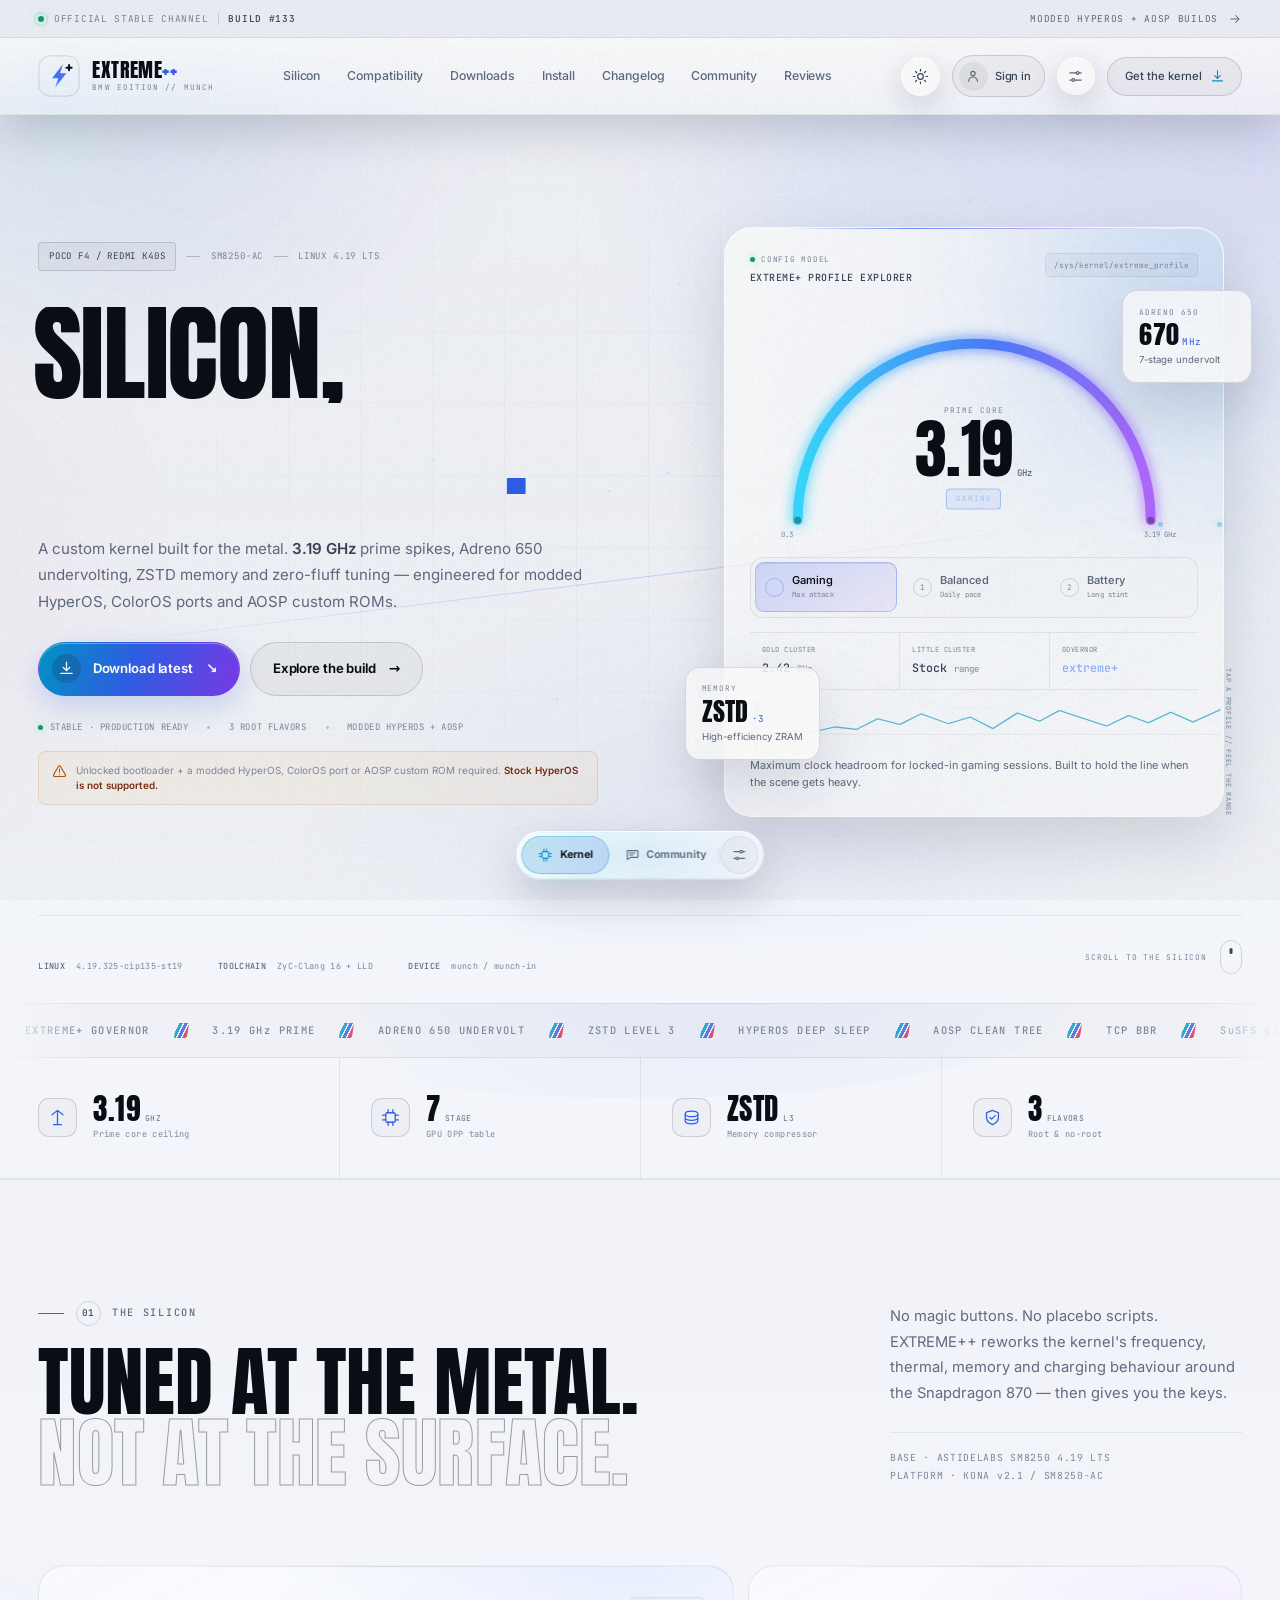
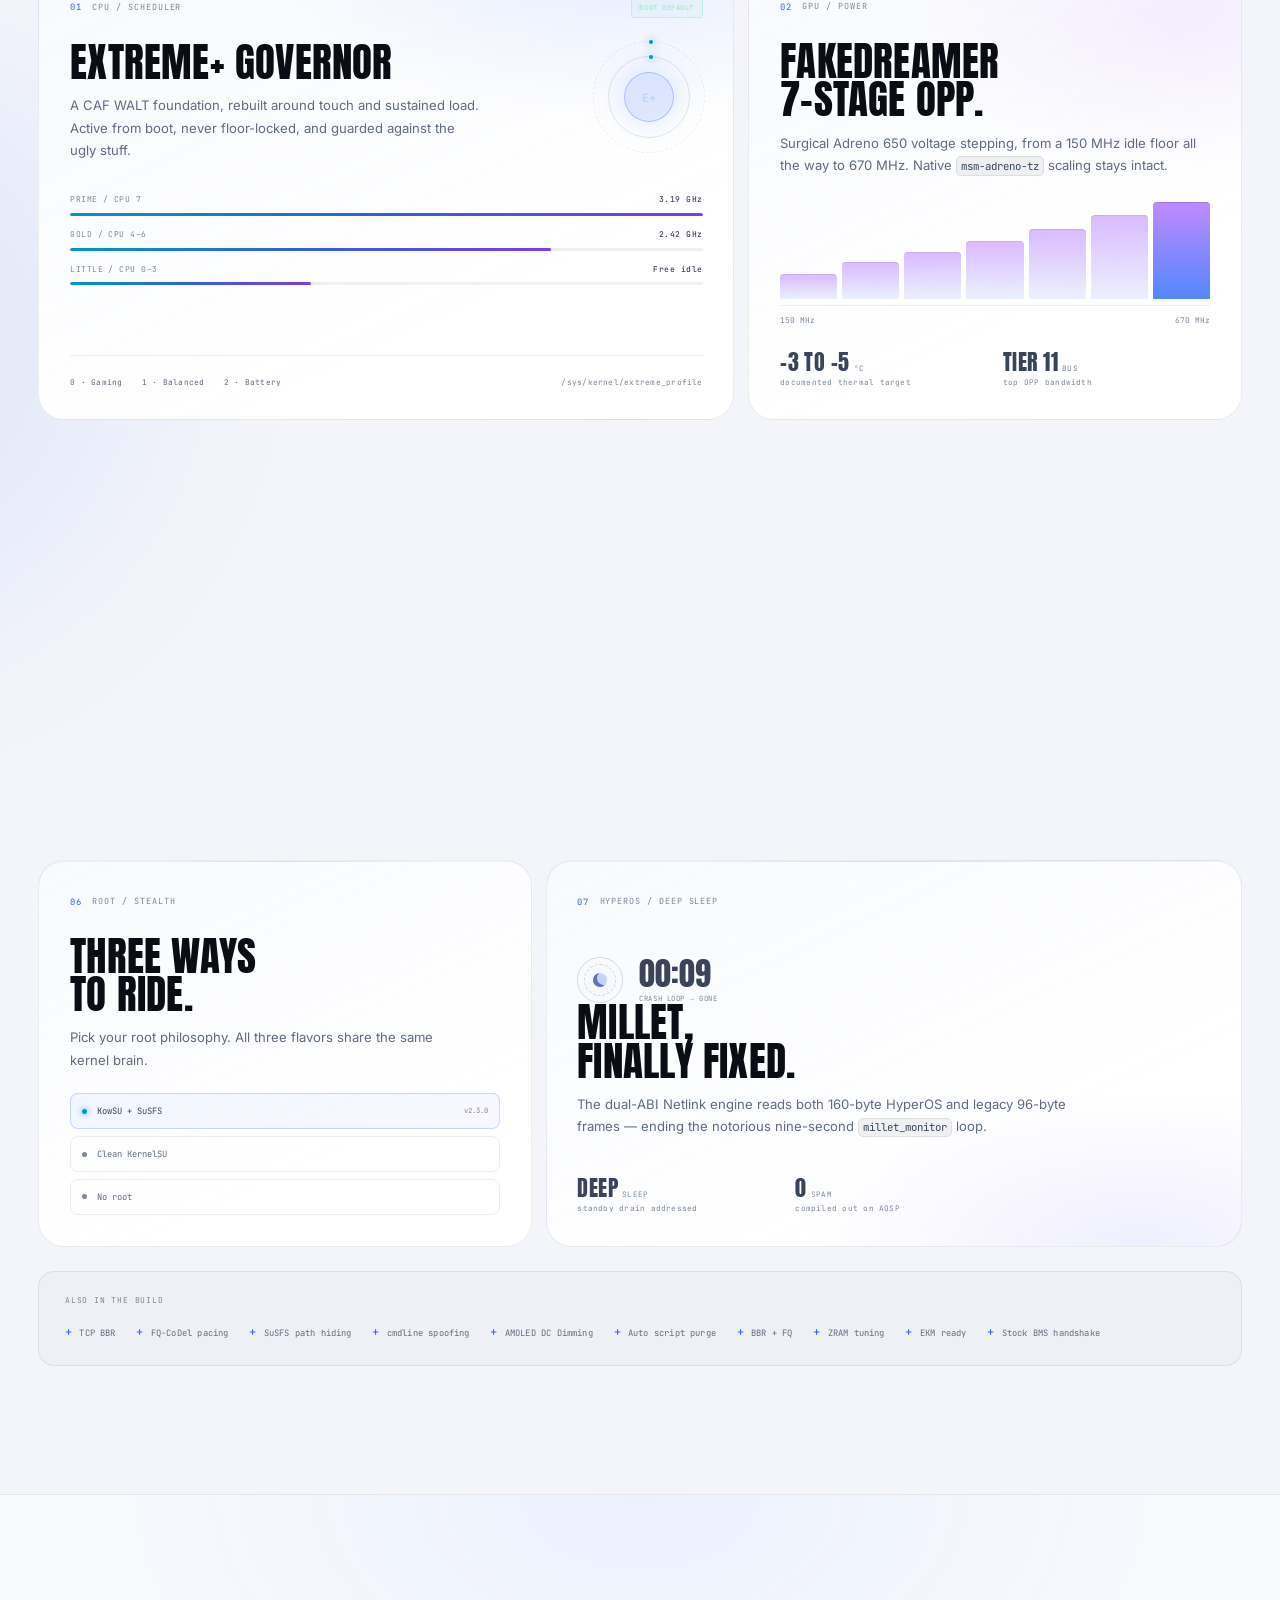
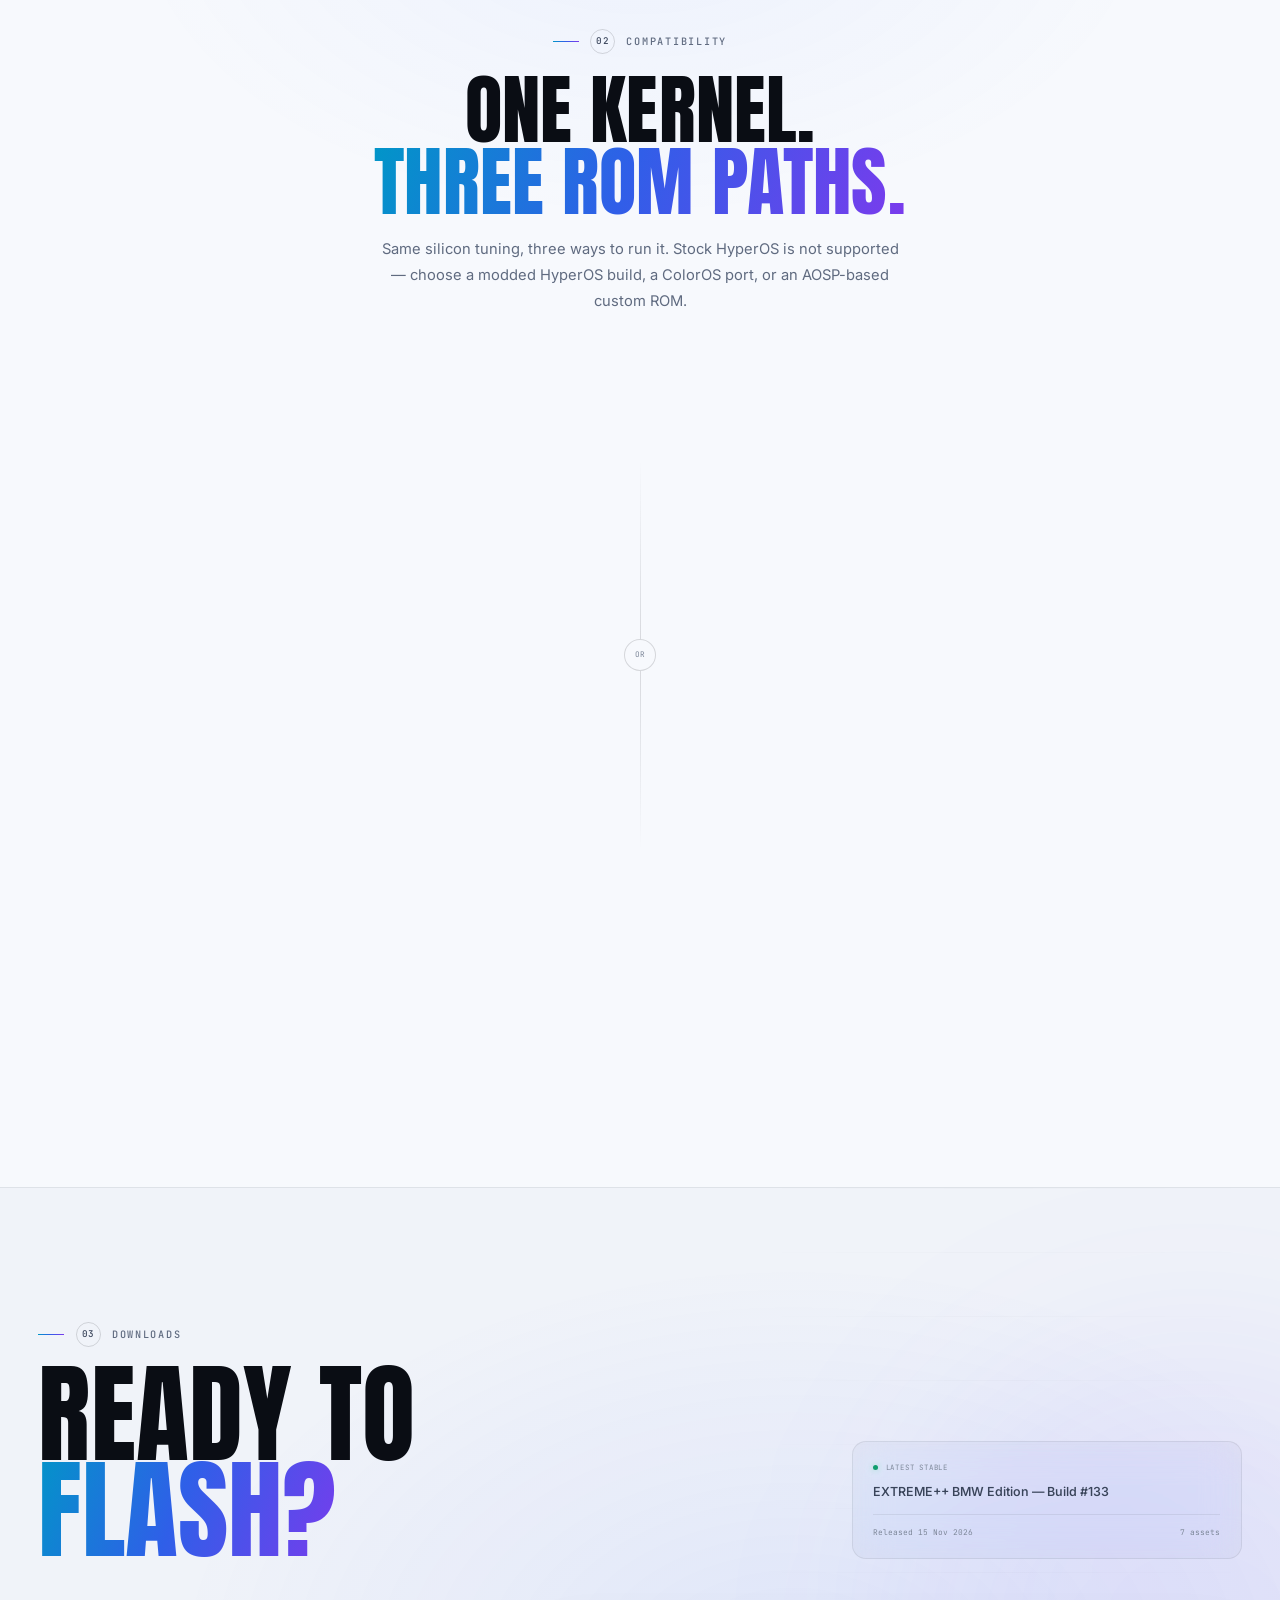
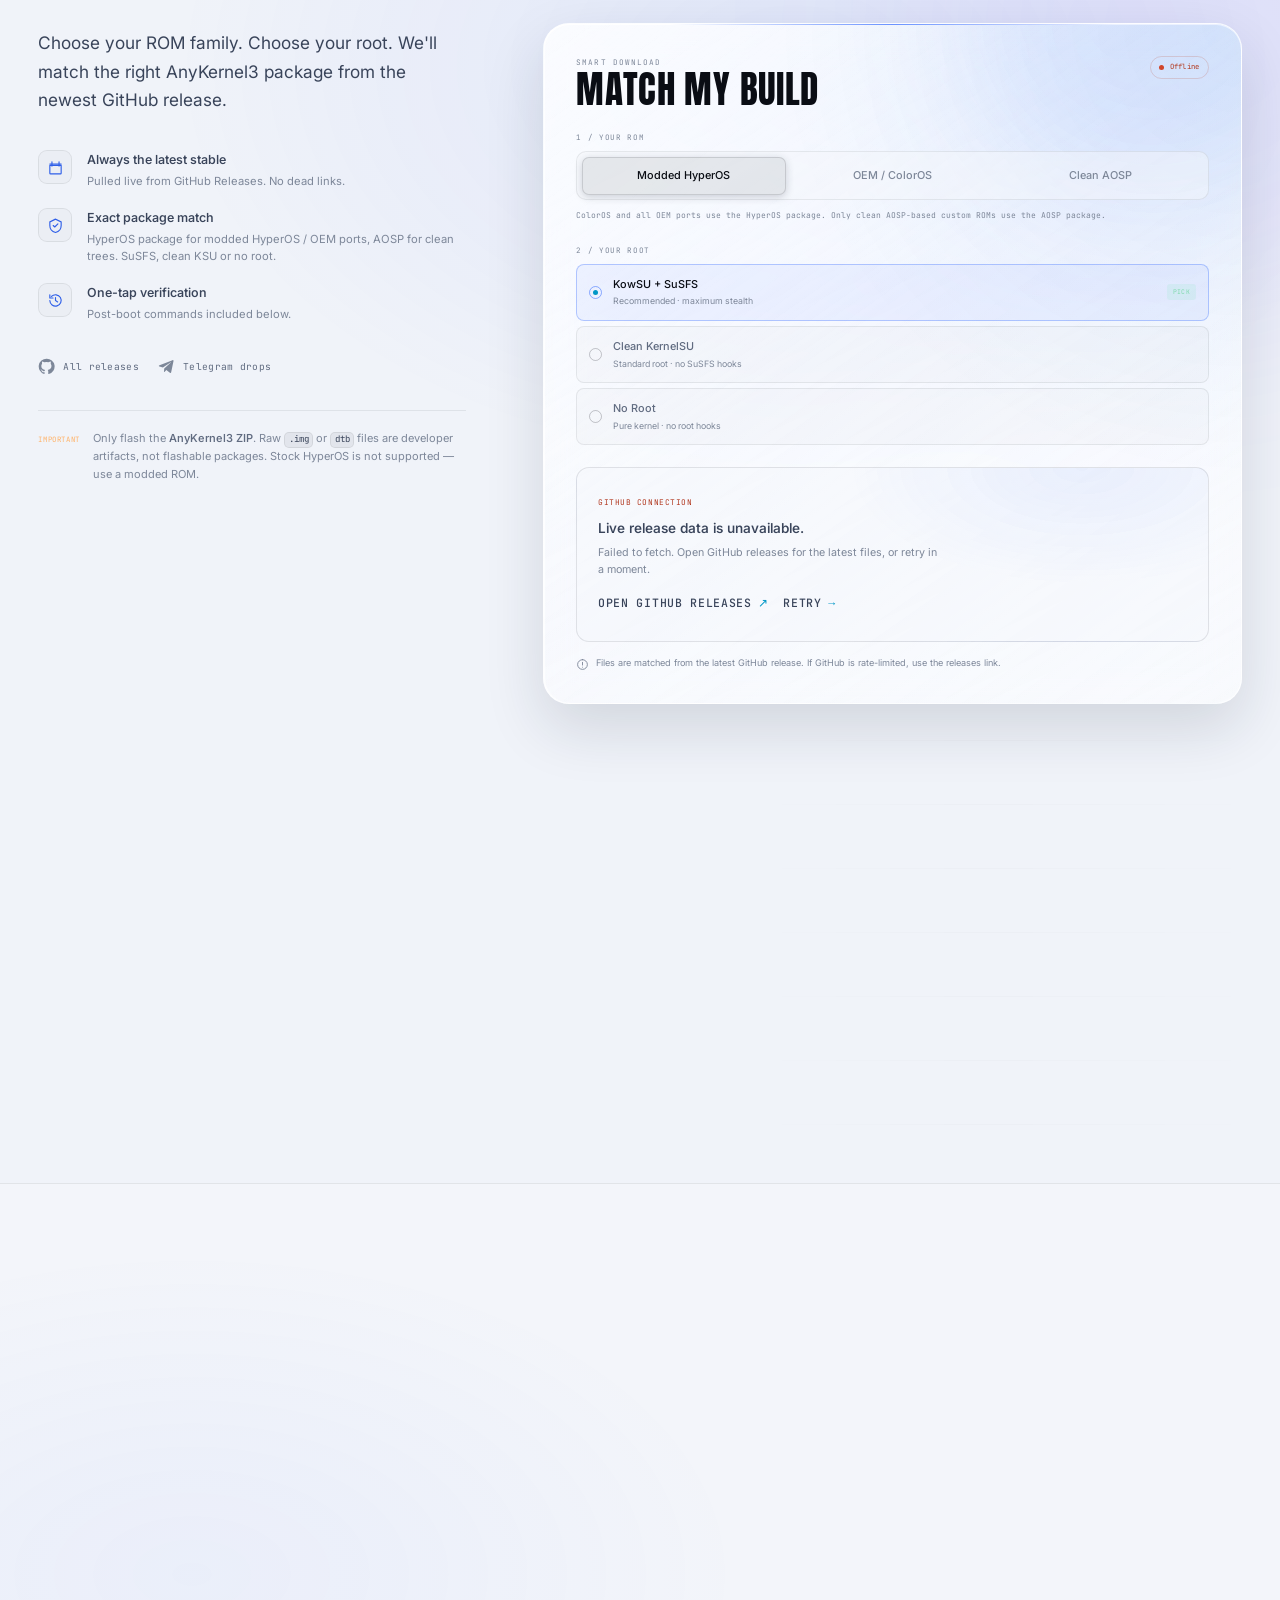
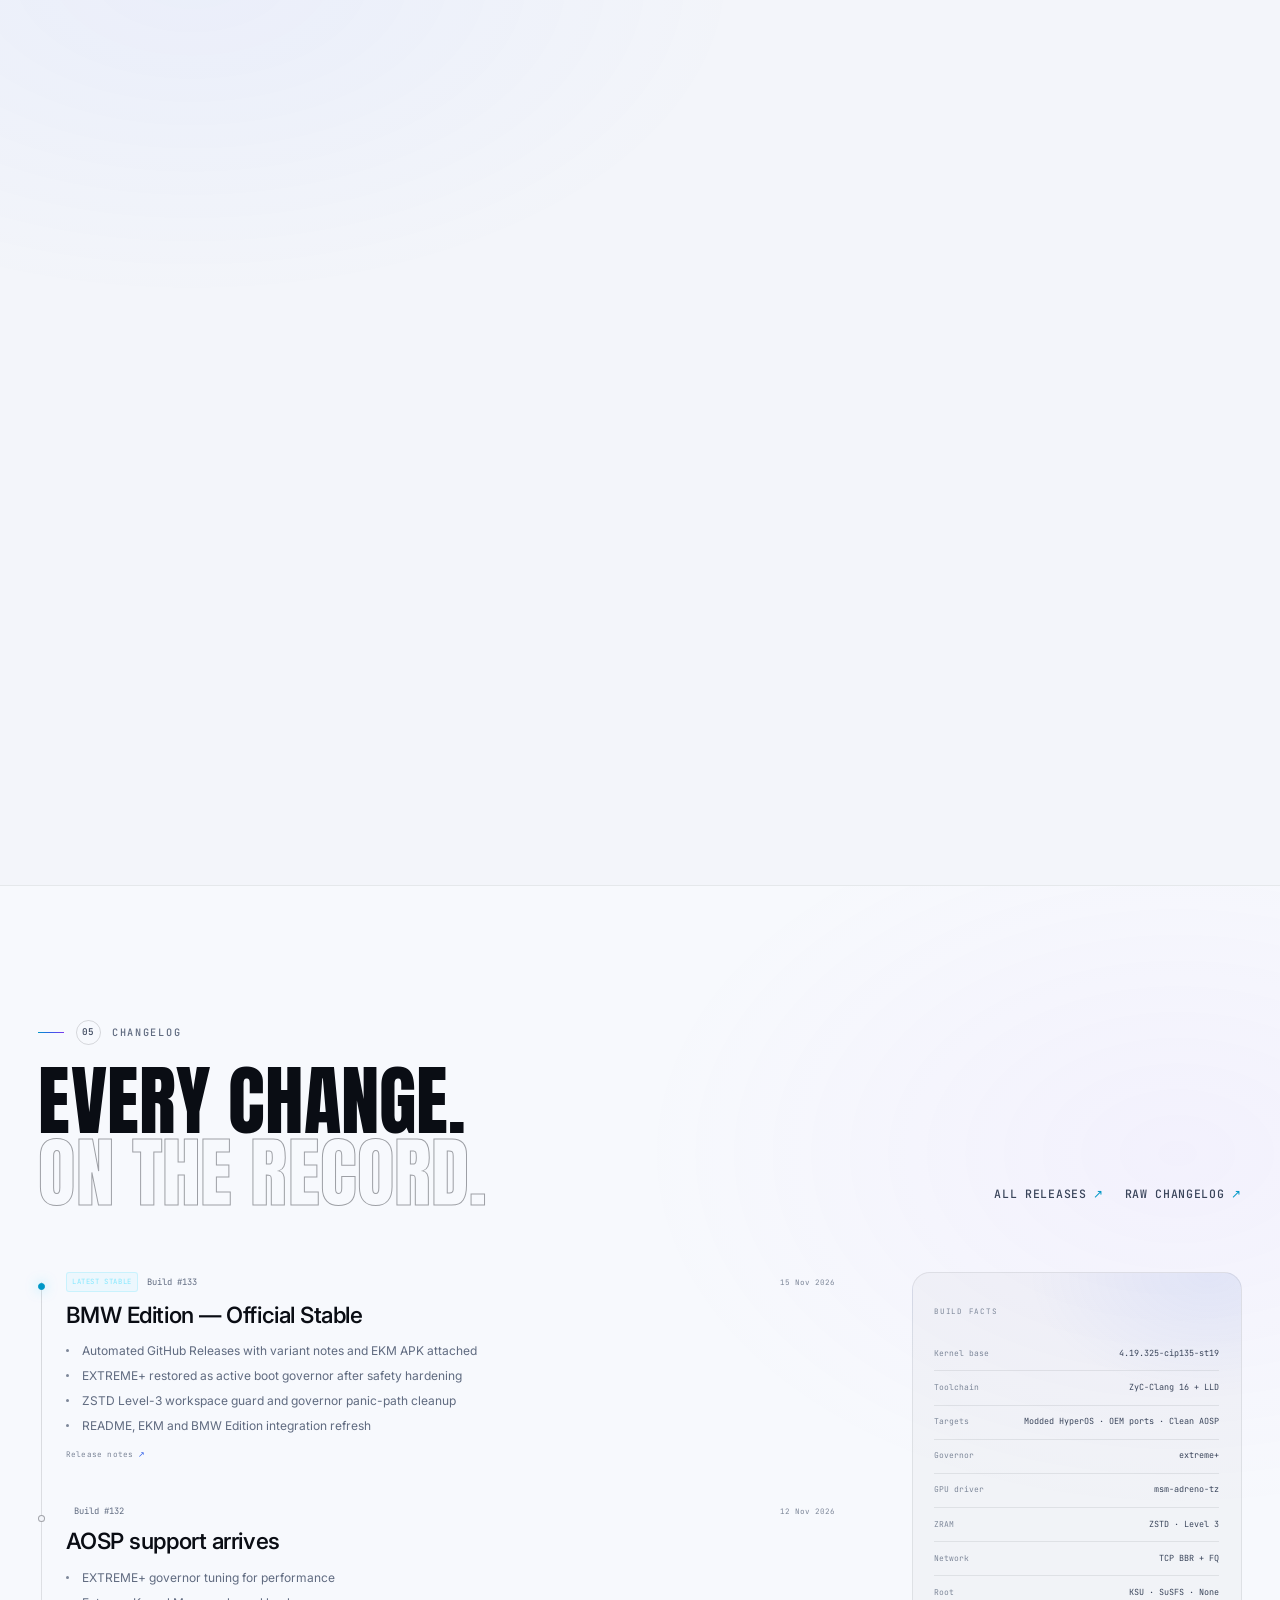
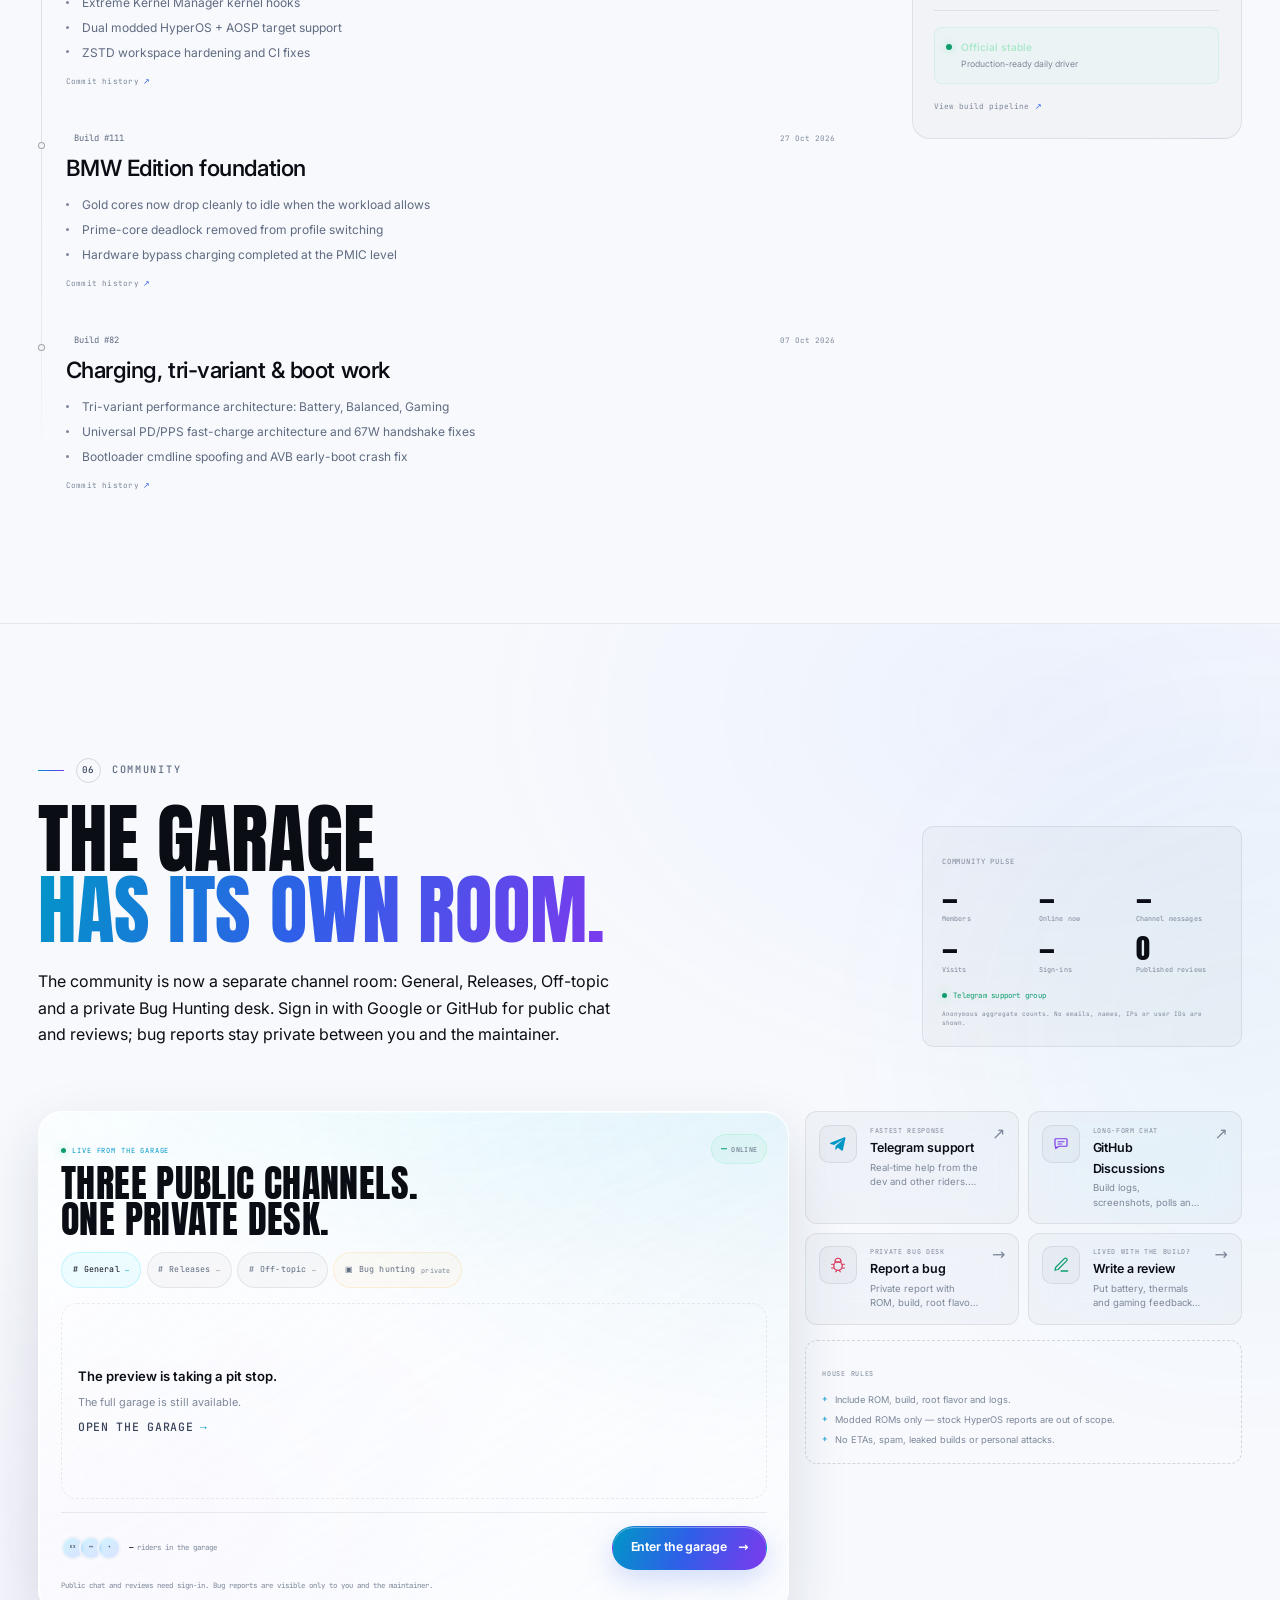
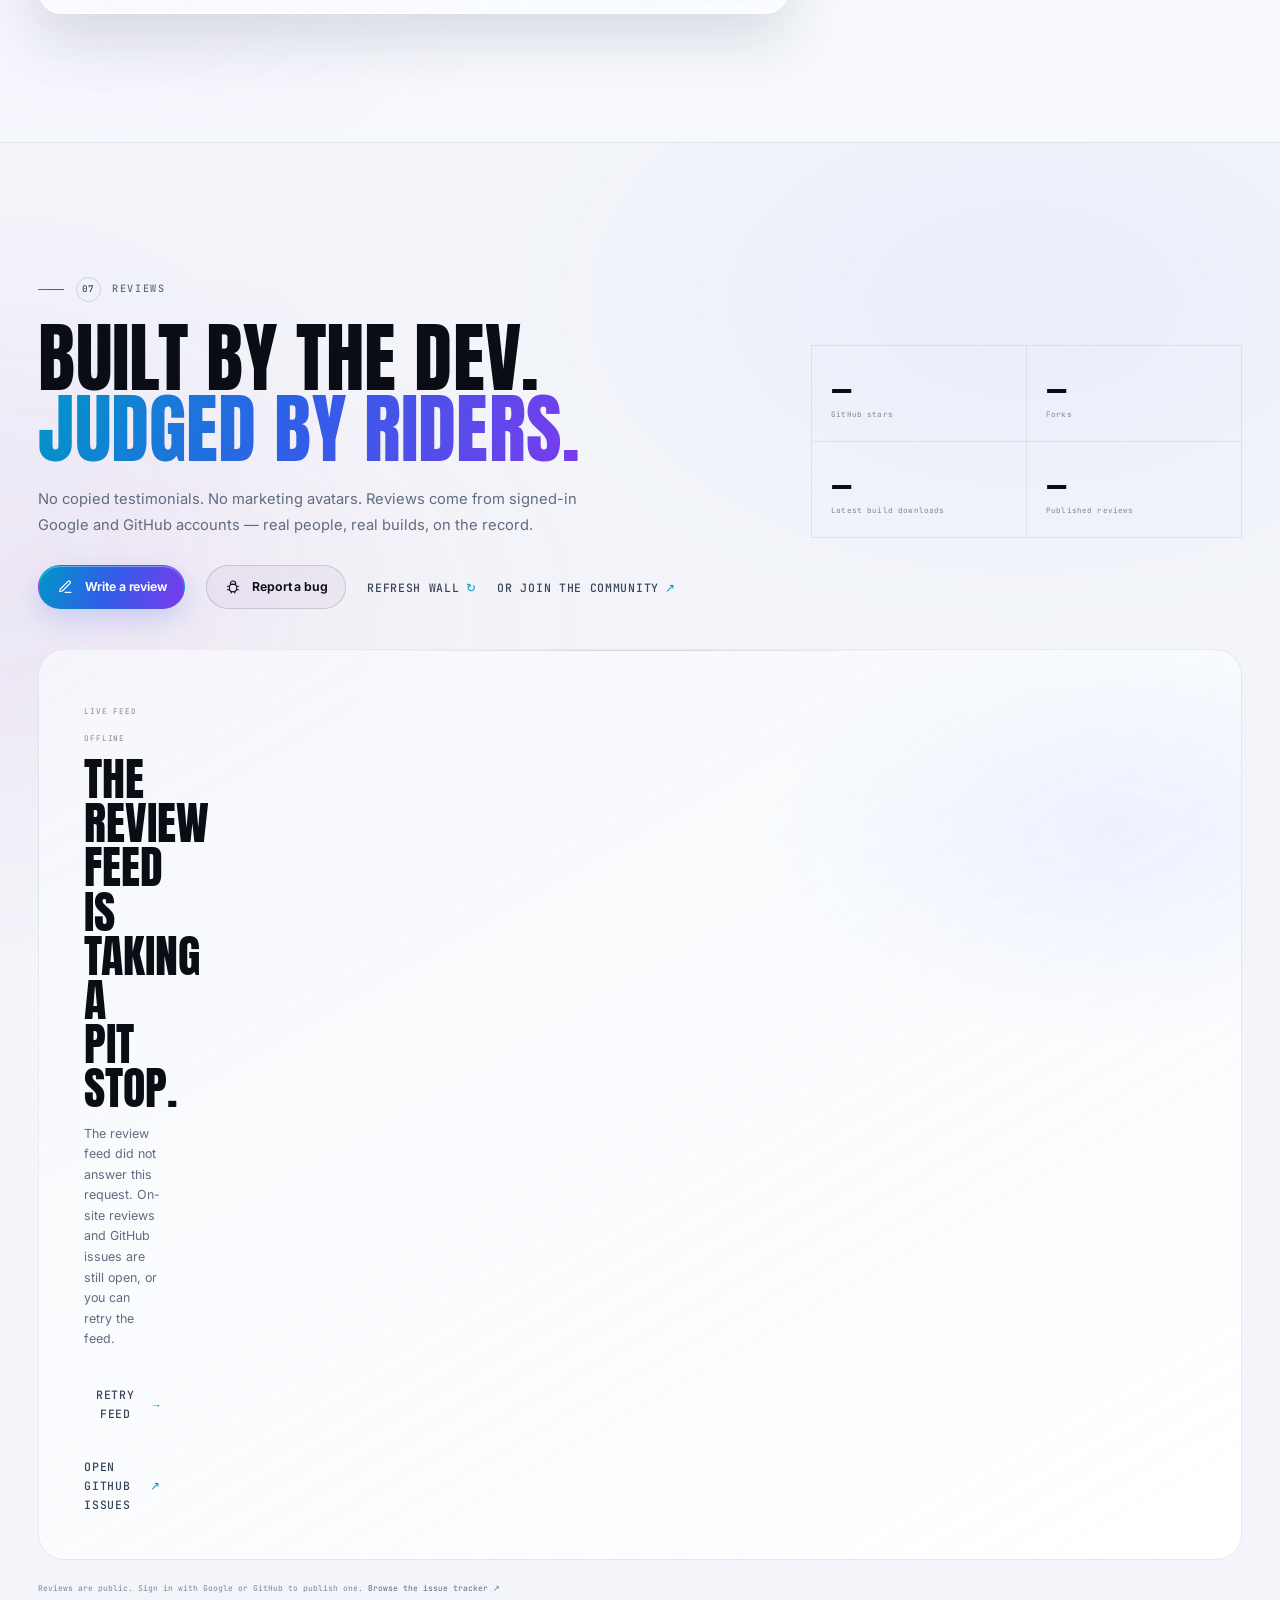
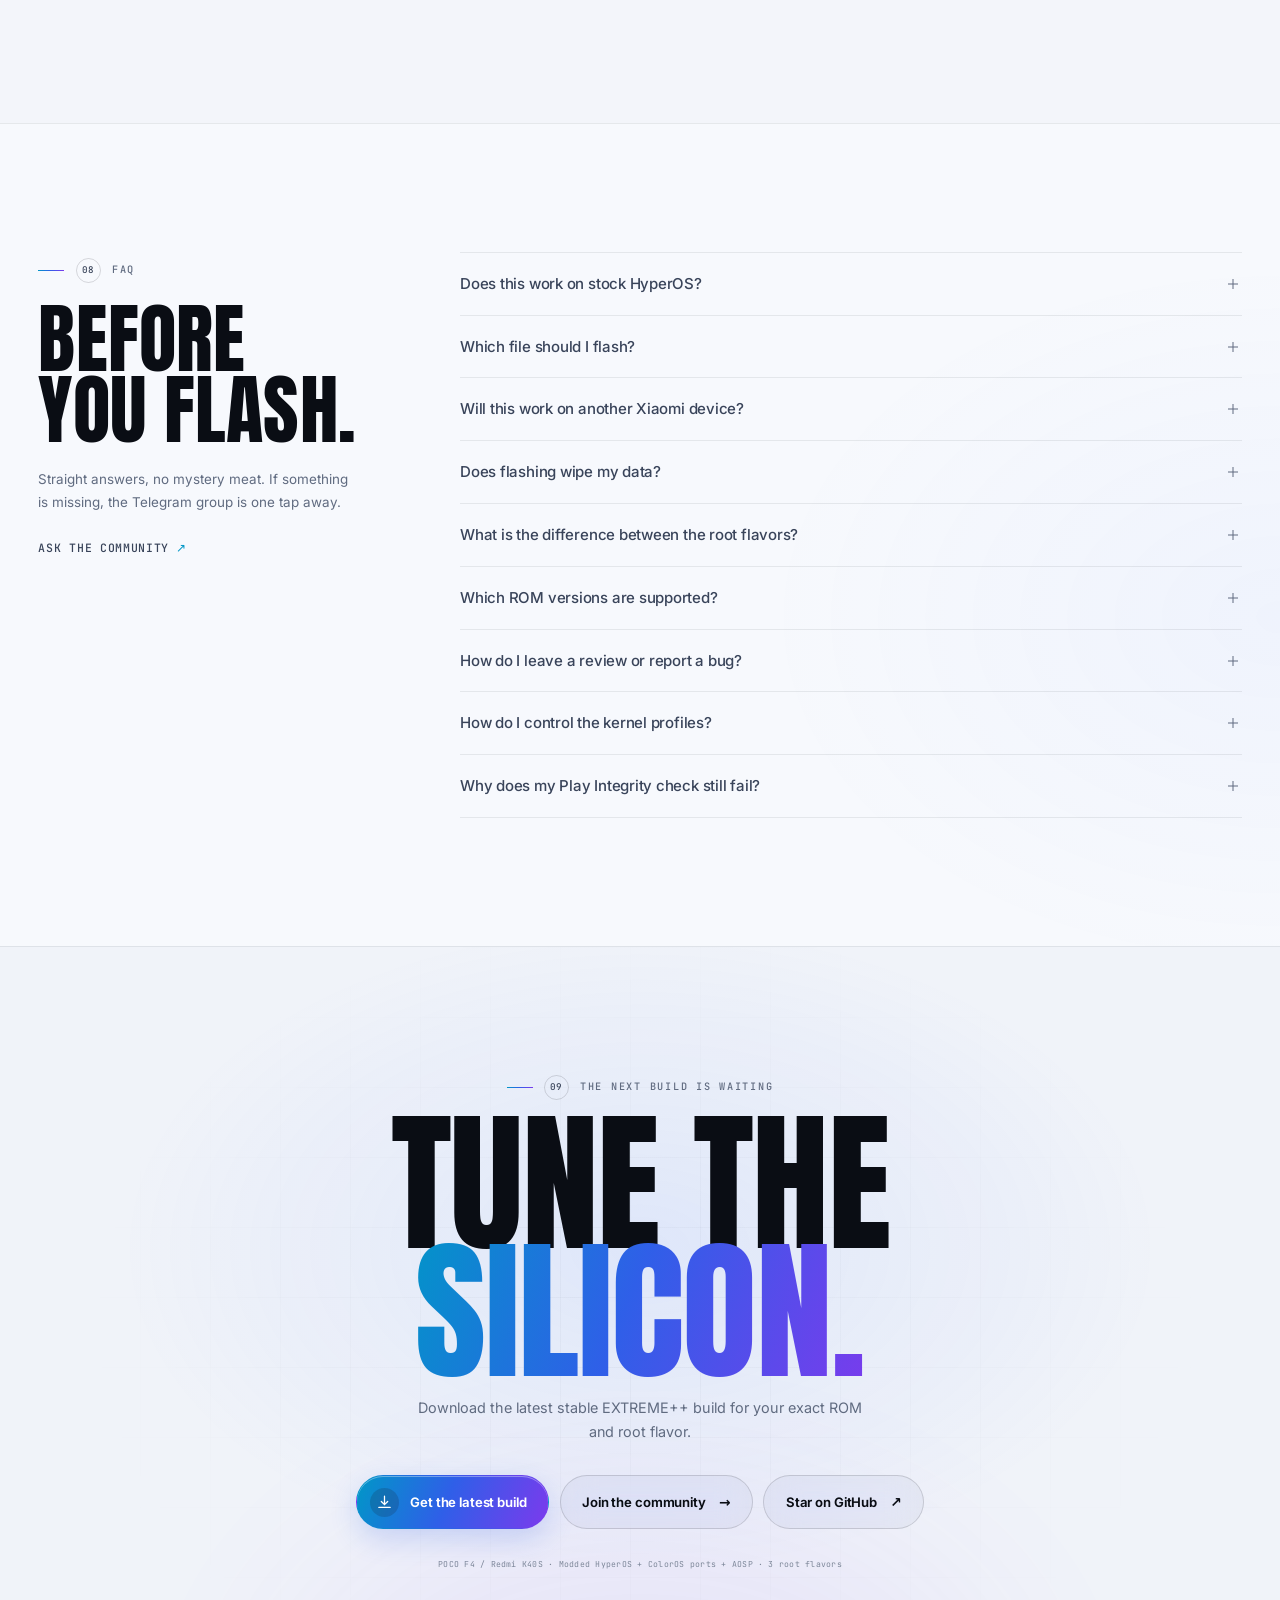
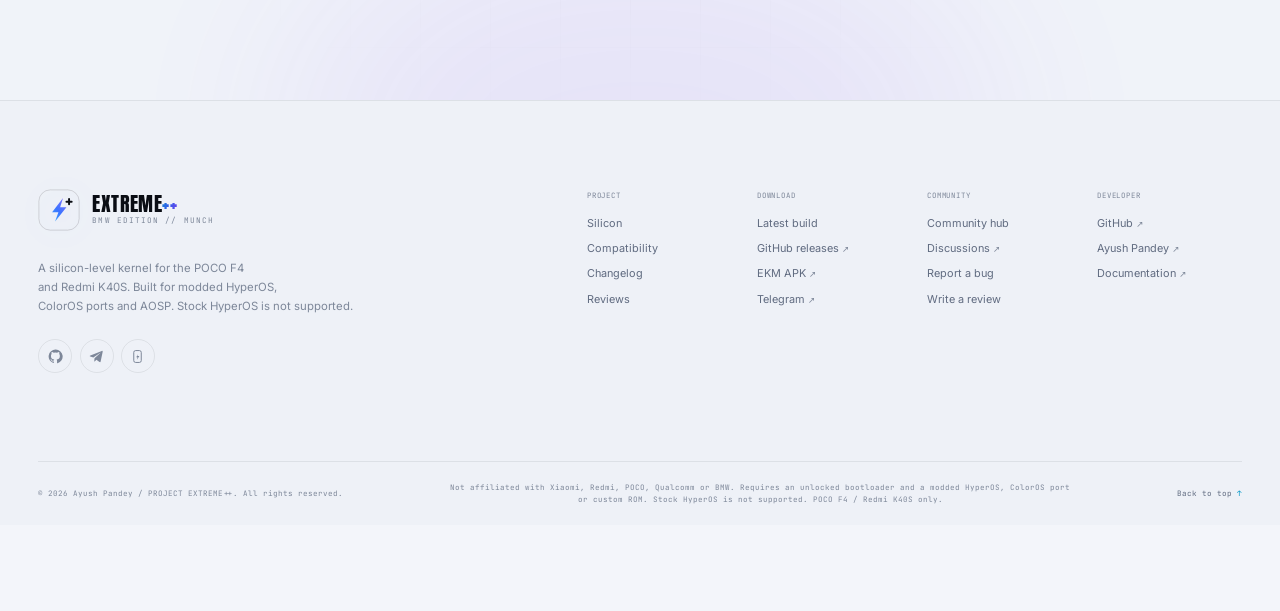
==== commit 656641b7: "Add community attachments, replies and OEM download mapping - Add 2 MB chat attachments with inline " ====
--- a/index.html
+++ b/index.html
@@ -585,23 +585,23 @@
         <div class="compat-grid">
           <article class="compat-card compat-card--hyperos reveal">
             <div class="compat-head">
-              <span class="compat-brand">XIAOMI / MODDED</span>
-              <span class="compat-status compat-status--warning"><i aria-hidden="true"></i> MODDED BUILDS ONLY</span>
-            </div>
-            <h3>Modded HyperOS</h3>
+              <span class="compat-brand">XIAOMI / MODDED + OEM</span>
+              <span class="compat-status compat-status--warning"><i aria-hidden="true"></i> HYPEROS PACKAGE</span>
+            </div>
+            <h3>HyperOS / OEM</h3>
             <div class="compat-versions">
               <span>HyperOS 1.0 — 4.0</span>
-              <span>Android 14 — 17</span>
-            </div>
-            <p>For modded HyperOS builds with the Xiaomi vendor stack. Stock HyperOS will not boot this kernel.</p>
+              <span>ColorOS · OEM ports</span>
+            </div>
+            <p>For modded HyperOS builds and ColorOS/OEM ports that keep the Xiaomi vendor stack. Both use the HyperOS package. Stock HyperOS will not boot this kernel.</p>
             <ul class="check-list">
+              <li>ColorOS / OEM → HyperOS package</li>
               <li>MIGT / MIHW vendor subsystem</li>
               <li>Millet dual-ABI deep-sleep fix</li>
-              <li>OEM display calibration preserved</li>
               <li>67W Mi Turbo BMS handshake</li>
             </ul>
             <button class="compat-cta" type="button" data-pick-rom="HyperOS">
-              <span>Get the HyperOS build</span>
+              <span>Get the HyperOS package</span>
               <svg width="18" height="18" viewBox="0 0 24 24" fill="none" aria-hidden="true"><path d="M5 12h14M13 6l6 6-6 6" stroke="currentColor" stroke-width="1.8" stroke-linecap="round" stroke-linejoin="round"/></svg>
             </button>
             <span class="compat-watermark" aria-hidden="true">MI</span>
@@ -613,23 +613,23 @@
 
           <article class="compat-card compat-card--aosp reveal" data-delay="1">
             <div class="compat-head">
-              <span class="compat-brand">AOSP / PORTS</span>
+              <span class="compat-brand">AOSP / CLEAN TREE</span>
               <span class="compat-status"><i aria-hidden="true"></i> ANDROID 14–17</span>
             </div>
             <h3>AOSP / Custom ROMs</h3>
             <div class="compat-versions">
               <span>LineageOS · crDroid · PixelOS</span>
-              <span>ColorOS ports · other custom ROMs</span>
-            </div>
-            <p>A clean tree for AOSP-based ROMs and ColorOS ports. If your ROM is not HyperOS-based, this is your package.</p>
+              <span>Clean AOSP only</span>
+            </div>
+            <p>A clean tree for AOSP-based custom ROMs only. Do not use this package for ColorOS or OEM ports — those need the HyperOS package.</p>
             <ul class="check-list">
-              <li>ColorOS ports supported</li>
+              <li>Clean AOSP only — no OEM ports</li>
               <li>Zero Xiaomi vendor daemons</li>
               <li>Maximum AOSP smoothness</li>
               <li>ReSukiSU support · tested on A15–A17</li>
             </ul>
             <button class="compat-cta" type="button" data-pick-rom="AOSP">
-              <span>Get the AOSP build</span>
+              <span>Get the AOSP package</span>
               <svg width="18" height="18" viewBox="0 0 24 24" fill="none" aria-hidden="true"><path d="M5 12h14M13 6l6 6-6 6" stroke="currentColor" stroke-width="1.8" stroke-linecap="round" stroke-linejoin="round"/></svg>
             </button>
             <span class="compat-watermark" aria-hidden="true">A</span>
@@ -640,7 +640,7 @@
           <svg width="18" height="18" viewBox="0 0 24 24" fill="none" aria-hidden="true"><path d="M12 8v5m0 4h.01M10.3 3.9 2.7 17a2 2 0 0 0 1.7 3h15.2a2 2 0 0 0 1.7-3L13.7 3.9a2 2 0 0 0-3.4 0Z" stroke="currentColor" stroke-width="1.7" stroke-linecap="round"/></svg>
           <div>
             <strong>Stock HyperOS is not supported.</strong>
-            <span>Use a modded HyperOS build, a ColorOS port, or an AOSP-based custom ROM on Android 14–17. An unlocked bootloader is required.</span>
+            <span>Use a modded HyperOS build or a ColorOS/OEM port with the HyperOS package, or a clean AOSP-based custom ROM with the AOSP package. Android 14–17 and an unlocked bootloader are required.</span>
           </div>
         </div>
 
@@ -684,7 +684,7 @@
                 <span class="benefit-icon" aria-hidden="true">
                   <svg viewBox="0 0 24 24" fill="none"><path d="M12 3 4 7v5c0 5 3.4 8.7 8 9.8 4.6-1.1 8-4.8 8-9.8V7l-8-4Z" stroke="currentColor" stroke-width="1.6"/><path d="m8.8 12 2.1 2.1 4.5-4.5" stroke="currentColor" stroke-width="1.6" stroke-linecap="round" stroke-linejoin="round"/></svg>
                 </span>
-                <div><strong>Exact package match</strong><span>Modded HyperOS or AOSP. SuSFS, clean KSU or no root.</span></div>
+                <div><strong>Exact package match</strong><span>HyperOS package for modded HyperOS / OEM ports, AOSP for clean trees. SuSFS, clean KSU or no root.</span></div>
               </div>
               <div>
                 <span class="benefit-icon" aria-hidden="true">
@@ -724,9 +724,10 @@
               <span class="matcher-label" id="romLabel">1 / YOUR ROM</span>
               <div class="segmented-control" data-group="rom" role="group" aria-labelledby="romLabel">
                 <button type="button" class="is-active" data-value="HyperOS" aria-pressed="true">Modded HyperOS</button>
-                <button type="button" data-value="AOSP" aria-pressed="false">AOSP / Custom</button>
-              </div>
-              <p class="matcher-hint">ColorOS ports and other custom ROMs use the AOSP package.</p>
+                <button type="button" data-value="OEM" aria-pressed="false">OEM / ColorOS</button>
+                <button type="button" data-value="AOSP" aria-pressed="false">Clean AOSP</button>
+              </div>
+              <p class="matcher-hint">ColorOS and all OEM ports use the HyperOS package. Only clean AOSP-based custom ROMs use the AOSP package.</p>
             </div>
 
             <div class="matcher-field">
@@ -837,7 +838,7 @@
               <ol class="install-list">
                 <li>
                   <span class="step-num">01</span>
-                  <div><h3>Download the right build</h3><p>Use the matcher above to get the correct modded HyperOS or AOSP AnyKernel3 ZIP for your root flavor.</p></div>
+                  <div><h3>Download the right build</h3><p>Use the matcher above: modded HyperOS and ColorOS/OEM ports use the HyperOS AnyKernel3 ZIP; clean AOSP ROMs use the AOSP ZIP. Then match your root flavor.</p></div>
                 </li>
                 <li>
                   <span class="step-num">02</span>
@@ -1016,7 +1017,7 @@
             <dl>
               <div><dt>Kernel base</dt><dd>4.19.325-cip135-st19</dd></div>
               <div><dt>Toolchain</dt><dd>ZyC-Clang 16 + LLD</dd></div>
-              <div><dt>Targets</dt><dd>Modded HyperOS · AOSP</dd></div>
+              <div><dt>Targets</dt><dd>Modded HyperOS · OEM ports · Clean AOSP</dd></div>
               <div><dt>Governor</dt><dd>extreme+</dd></div>
               <div><dt>GPU driver</dt><dd>msm-adreno-tz</dd></div>
               <div><dt>ZRAM</dt><dd>ZSTD · Level 3</dd></div>
@@ -1244,7 +1245,7 @@
           </details>
           <details class="faq-item">
             <summary>Which file should I flash?<span class="faq-icon" aria-hidden="true"></span></summary>
-            <div class="faq-answer"><p>Use the download matcher above. Modded HyperOS users choose the HyperOS build; AOSP, ColorOS ports and other custom ROM users choose AOSP. Then pick KowSU + SuSFS, clean KernelSU, or No Root. Always flash the AnyKernel3 ZIP — not a raw image or DTB.</p></div>
+            <div class="faq-answer"><p>Use the download matcher above. Modded HyperOS and ColorOS/OEM ports choose the HyperOS package; clean AOSP-based custom ROMs choose the AOSP package. Then pick KowSU + SuSFS, clean KernelSU, or No Root. Always flash the AnyKernel3 ZIP — not a raw image or DTB.</p></div>
           </details>
           <details class="faq-item">
             <summary>Will this work on another Xiaomi device?<span class="faq-icon" aria-hidden="true"></span></summary>
@@ -1260,7 +1261,7 @@
           </details>
           <details class="faq-item">
             <summary>Which ROM versions are supported?<span class="faq-icon" aria-hidden="true"></span></summary>
-            <div class="faq-answer"><p>Modded HyperOS 1.0–4.0 (Android 14–17), ColorOS ports, and AOSP-based custom ROMs on Android 14–17. The AOSP build has been tested on Android 15, 16 and 17 with ROMs such as LineageOS, crDroid, Evolution X and PixelOS. Stock HyperOS is not supported.</p></div>
+            <div class="faq-answer"><p>Modded HyperOS 1.0–4.0 (Android 14–17), ColorOS/OEM ports (HyperOS package), and clean AOSP-based custom ROMs on Android 14–17. The AOSP package has been tested on Android 15, 16 and 17 with ROMs such as LineageOS, crDroid, Evolution X and PixelOS. Stock HyperOS is not supported.</p></div>
           </details>
           <details class="faq-item">
             <summary>How do I leave a review or report a bug?<span class="faq-icon" aria-hidden="true"></span></summary>
--- a/assets/css/style.css
+++ b/assets/css/style.css
@@ -8226,3 +8226,16 @@
 }
 
 /* == CSS_COMPLETE == */
+
+
+/* Three ROM paths in the matcher: HyperOS, OEM/ColorOS (HyperOS package), AOSP. */
+.segmented-control[data-group="rom"] {
+  grid-template-columns: repeat(3, minmax(0, 1fr));
+}
+
+@media (max-width: 420px) {
+  .segmented-control[data-group="rom"] button {
+    padding-inline: 0.25rem;
+    font-size: 0.56rem;
+  }
+}
--- a/assets/css/glass-v2.css
+++ b/assets/css/glass-v2.css
@@ -71,18 +71,18 @@
 }
 
 html[data-theme="light"] body::before {
-  opacity: 0.5;
-  background:
-    radial-gradient(34% 38% at 18% 22%, rgba(0, 151, 199, 0.13), transparent 66%),
-    radial-gradient(30% 34% at 82% 18%, rgba(124, 58, 237, 0.1), transparent 68%),
-    radial-gradient(34% 36% at 54% 84%, rgba(47, 95, 232, 0.1), transparent 70%);
+  opacity: 0.62;
+  background:
+    radial-gradient(34% 38% at 18% 22%, rgba(0, 151, 199, 0.16), transparent 66%),
+    radial-gradient(30% 34% at 82% 18%, rgba(124, 58, 237, 0.12), transparent 68%),
+    radial-gradient(34% 36% at 54% 84%, rgba(47, 95, 232, 0.12), transparent 70%);
 }
 
 html[data-theme="light"] body::after {
-  opacity: 0.35;
-  background:
-    radial-gradient(28% 32% at 72% 62%, rgba(0, 151, 199, 0.08), transparent 70%),
-    radial-gradient(24% 28% at 28% 28%, rgba(124, 58, 237, 0.07), transparent 72%);
+  opacity: 0.42;
+  background:
+    radial-gradient(28% 32% at 72% 62%, rgba(0, 151, 199, 0.1), transparent 70%),
+    radial-gradient(24% 28% at 28% 28%, rgba(124, 58, 237, 0.09), transparent 72%);
 }
 
 /* ---------- global glass tiers ---------- */
@@ -157,9 +157,7 @@
   .companion-card,
   .terminal-card,
   .profile-hero,
-  .profile-stats,
   .profile-panel,
-  .admin-hero,
   .admin-card,
   .admin-stat,
   .admin-panel,
@@ -175,6 +173,11 @@
   -webkit-backdrop-filter: blur(18px) saturate(165%);
 }
 
+.profile-stats > div {
+  backdrop-filter: blur(16px) saturate(165%);
+  -webkit-backdrop-filter: blur(16px) saturate(165%);
+}
+
 :is(.button, .auth-chip, .composer-send, .channel-members-btn, .members-close, .dialog-close) {
   backdrop-filter: blur(16px) saturate(165%);
   -webkit-backdrop-filter: blur(16px) saturate(165%);
@@ -215,8 +218,9 @@
 html[data-theme="light"] .glass-surface {
   border-color: rgba(255, 255, 255, 0.72);
   background:
-    linear-gradient(145deg, rgba(255, 255, 255, 0.72), rgba(255, 255, 255, 0.38) 45%, rgba(255, 255, 255, 0.55)),
-    linear-gradient(155deg, rgba(255, 255, 255, 0.55), rgba(247, 249, 253, 0.38));
+    radial-gradient(120% 120% at 100% 0%, rgba(0, 151, 199, 0.07), transparent 56%),
+    linear-gradient(145deg, rgba(255, 255, 255, 0.66), rgba(255, 255, 255, 0.34) 45%, rgba(255, 255, 255, 0.5)),
+    linear-gradient(155deg, rgba(255, 255, 255, 0.5), rgba(247, 249, 253, 0.32));
   box-shadow:
     inset 0 1px 0 rgba(255, 255, 255, 0.95),
     inset 1px 0 0 rgba(255, 255, 255, 0.7),
@@ -410,29 +414,31 @@
 }
 
 .community-page .community-account-copy small {
-  font-size: 0.42rem;
+  font-size: 0.5rem;
 }
 
 .community-page .community-account-copy strong {
   max-width: 132px;
-  font-size: 0.72rem;
+  font-size: 0.76rem;
 }
 
 .community-page .community-mobile-tabs {
-  height: 60px;
+  height: 62px;
   gap: 0.45rem;
   padding: 0.5rem clamp(0.7rem, 3vw, 1.2rem);
 }
 
 .community-page .community-mobile-tab {
   min-height: 40px;
-  padding: 0.42rem 0.8rem;
-  gap: 0.4rem;
+  padding: 0.4rem 0.6rem;
+  gap: 0.36rem;
   font-size: 0.64rem;
+  -webkit-appearance: none;
+  appearance: none;
 }
 
 .community-page .community-mobile-tab span {
-  font-size: 0.8rem;
+  font-size: 0.84rem;
 }
 
 .community-page .community-shell {
@@ -459,67 +465,86 @@
 }
 
 .community-page .rail-label {
-  font-size: 0.46rem;
+  font-size: 0.52rem;
 }
 
 .community-page .rail-channel {
-  min-height: 56px;
-  padding: 0.7rem 0.68rem;
+  min-height: 60px;
+  padding: 0.75rem 0.68rem;
   gap: 0.7rem;
   border-radius: 15px;
+  background: transparent;
+  color: var(--text-soft);
+  -webkit-appearance: none;
+  appearance: none;
+}
+
+.community-page .rail-channel:hover {
+  background: rgba(var(--ink-rgb), 0.05);
+}
+
+.community-page .rail-channel.is-active {
+  color: var(--text);
 }
 
 .community-page .rail-channel-icon {
-  width: 38px;
-  height: 38px;
-  border-radius: 12px;
-  font-size: 0.9rem;
+  width: 40px;
+  height: 40px;
+  border-radius: 13px;
+  color: var(--text-soft);
+  font-size: 0.95rem;
 }
 
 .community-page .rail-channel-icon svg {
-  width: 18px;
-  height: 18px;
+  width: 19px;
+  height: 19px;
 }
 
 .community-page .rail-channel-copy {
-  gap: 0.08rem;
+  gap: 0.1rem;
 }
 
 .community-page .rail-channel-copy strong {
-  font-size: 0.84rem;
+  font-size: 0.88rem;
   font-weight: 650;
 }
 
 .community-page .rail-channel-copy small {
-  font-size: 0.64rem;
+  color: var(--muted);
+  font-size: 0.68rem;
   line-height: 1.35;
+}
+
+.community-page .rail-channel.is-active .rail-channel-copy small {
+  color: var(--text-soft);
 }
 
 .community-page .rail-channel-count {
   min-width: 26px;
   height: 22px;
-  font-size: 0.48rem;
+  color: var(--text-soft);
+  font-size: 0.52rem;
 }
 
 .community-page .rail-lock {
-  font-size: 0.4rem;
+  font-size: 0.44rem;
   padding: 0.16rem 0.32rem;
 }
 
 .community-page .rail-pulse-label {
-  font-size: 0.46rem;
+  font-size: 0.52rem;
 }
 
 .community-page .rail-pulse-grid span {
-  font-size: 1.12rem;
+  font-size: 1.2rem;
 }
 
 .community-page .rail-pulse-grid small {
-  font-size: 0.48rem;
+  font-size: 0.54rem;
 }
 
 .community-page .rail-link {
-  font-size: 0.62rem;
+  font-size: 0.64rem;
 }
 
 .community-page .channel-kicker {
@@ -532,7 +557,7 @@
 
 .community-page .channel-header-meta {
   gap: 0.7rem;
-  font-size: 0.56rem;
+  font-size: 0.58rem;
 }
 
 .community-page .channel-members-btn {
@@ -547,19 +572,19 @@
 }
 
 .community-page .pinned-copy small {
-  font-size: 0.42rem;
+  font-size: 0.46rem;
 }
 
 .community-page .pinned-copy strong {
-  font-size: 0.72rem;
+  font-size: 0.76rem;
 }
 
 .community-page .pinned-copy span {
-  font-size: 0.58rem;
+  font-size: 0.62rem;
 }
 
 .community-page .pinned-link {
-  font-size: 0.52rem;
+  font-size: 0.56rem;
 }
 
 .community-page .garage-date {
@@ -567,37 +592,37 @@
 }
 
 .community-page .garage-author {
-  font-size: 0.84rem;
+  font-size: 0.88rem;
 }
 
 .community-page .garage-role {
-  font-size: 0.5rem;
+  font-size: 0.52rem;
 }
 
 .community-page .garage-time,
 .community-page .garage-own-tag {
+  font-size: 0.58rem;
+}
+
+.community-page .garage-message-body {
+  font-size: 0.96rem;
+}
+
+.community-page .garage-bubble-foot {
   font-size: 0.56rem;
 }
 
-.community-page .garage-message-body {
+.community-page .garage-forwarded small {
+  font-size: 0.56rem;
+}
+
+.community-page .composer-shell textarea {
   font-size: 0.94rem;
-}
-
-.community-page .garage-bubble-foot {
-  font-size: 0.54rem;
-}
-
-.community-page .garage-forwarded small {
-  font-size: 0.54rem;
-}
-
-.community-page .composer-shell textarea {
-  font-size: 0.9rem;
 }
 
 .community-page .composer-hint,
 .community-page .composer-note {
-  font-size: 0.54rem;
+  font-size: 0.56rem;
 }
 
 .community-page .composer-send {
@@ -614,36 +639,36 @@
 }
 
 .community-page .members-pulse small {
-  font-size: 0.46rem;
+  font-size: 0.52rem;
 }
 
 .community-page .members-empty {
-  font-size: 0.64rem;
+  font-size: 0.66rem;
 }
 
 .community-page .member-avatar {
-  width: 34px;
-  height: 34px;
+  width: 36px;
+  height: 36px;
 }
 
 .community-page .member-copy strong {
-  font-size: 0.72rem;
+  font-size: 0.76rem;
 }
 
 .community-page .member-copy small {
-  font-size: 0.54rem;
+  font-size: 0.56rem;
 }
 
 .community-page .member-badge {
-  font-size: 0.36rem;
+  font-size: 0.4rem;
 }
 
 .community-page .members-rules li {
-  font-size: 0.64rem;
+  font-size: 0.66rem;
 }
 
 .community-page .members-links a {
-  font-size: 0.56rem;
+  font-size: 0.58rem;
 }
 
 .community-page .auth-gate-copy strong {
@@ -677,7 +702,7 @@
 
 @media (max-width: 980px) {
   .community-page .community-shell {
-    height: calc(100dvh - 72px - 60px);
+    height: calc(100dvh - 72px - 62px);
   }
 
   .community-page .community-members {
@@ -687,7 +712,7 @@
 
 @media (max-width: 700px) {
   .community-page .community-shell {
-    height: calc(100dvh - 64px - 60px);
+    height: calc(100dvh - 64px - 62px);
   }
 
   .community-page .community-members {
@@ -695,11 +720,11 @@
   }
 
   .community-page .channel-header-meta {
-    font-size: 0.5rem;
+    font-size: 0.54rem;
   }
 
   .community-page .garage-message-body {
-    font-size: 0.9rem;
+    font-size: 0.92rem;
   }
 
   .community-page .composer-hint {
